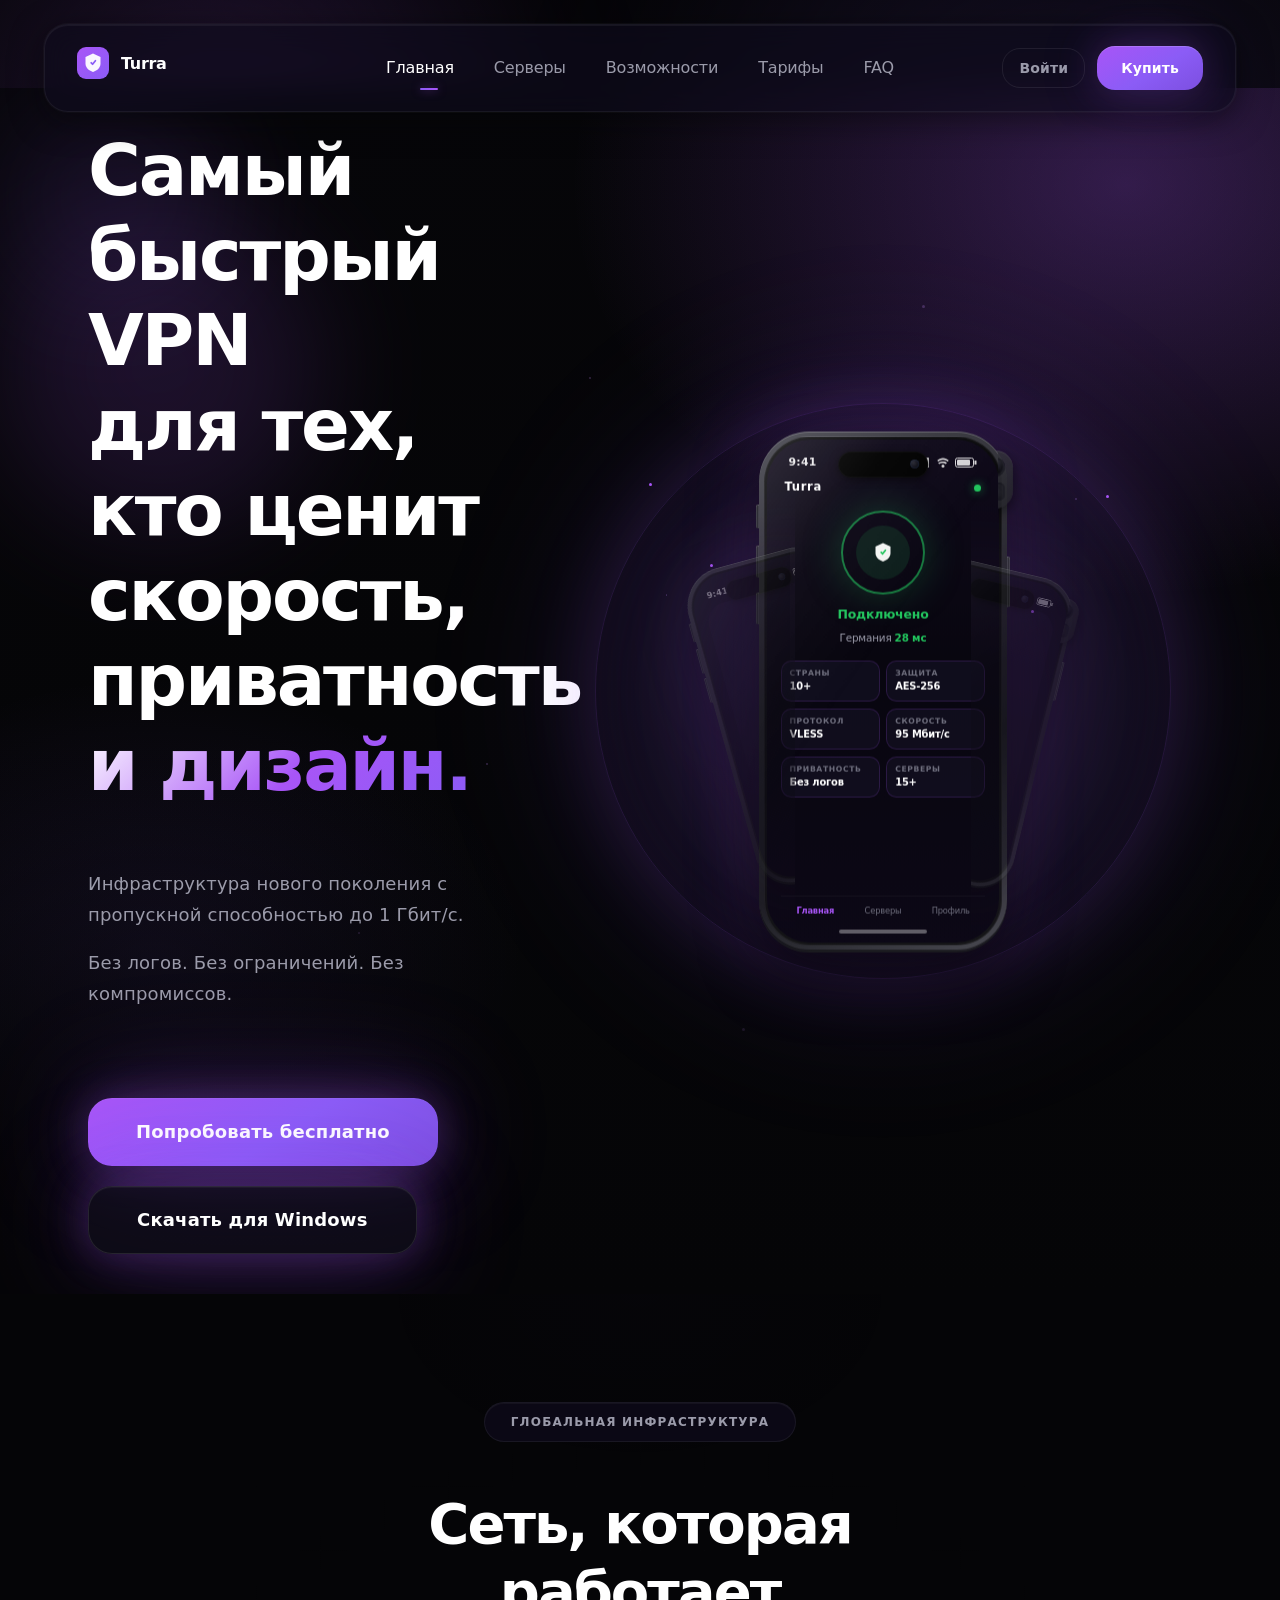
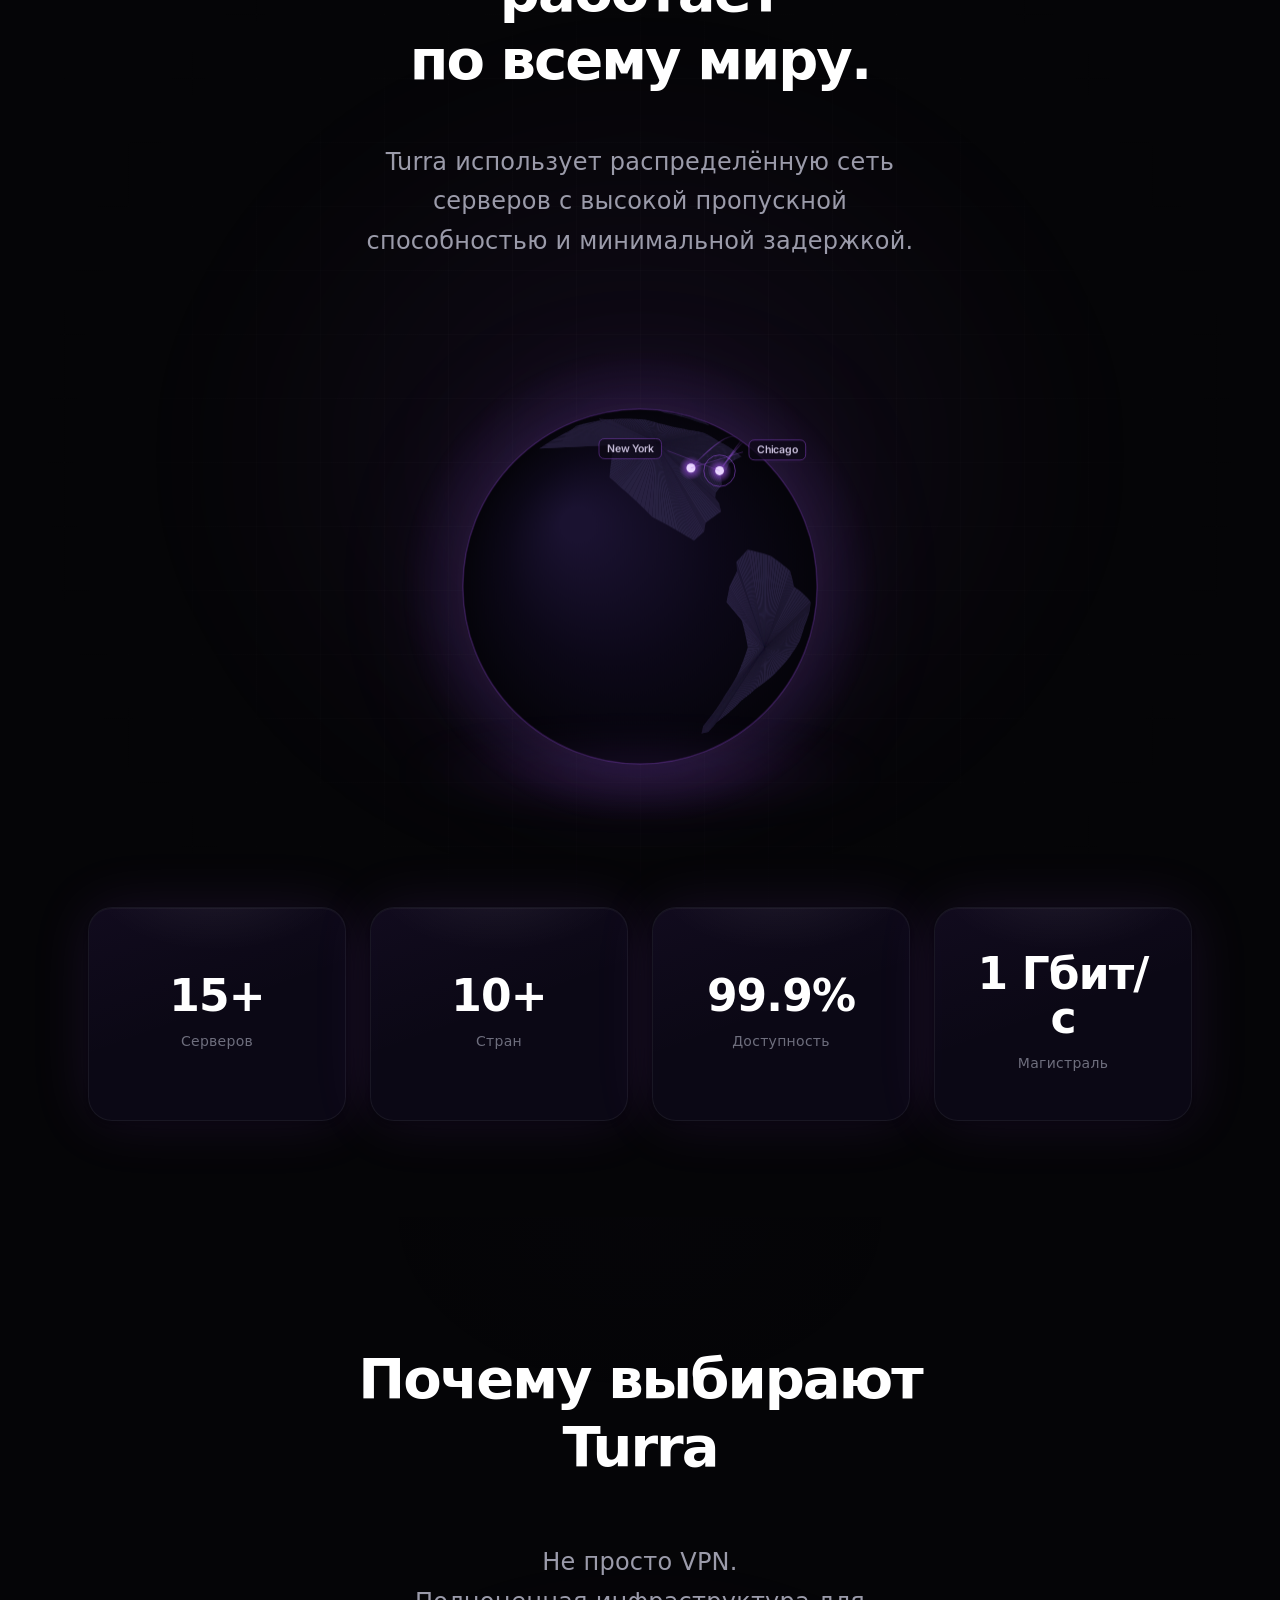
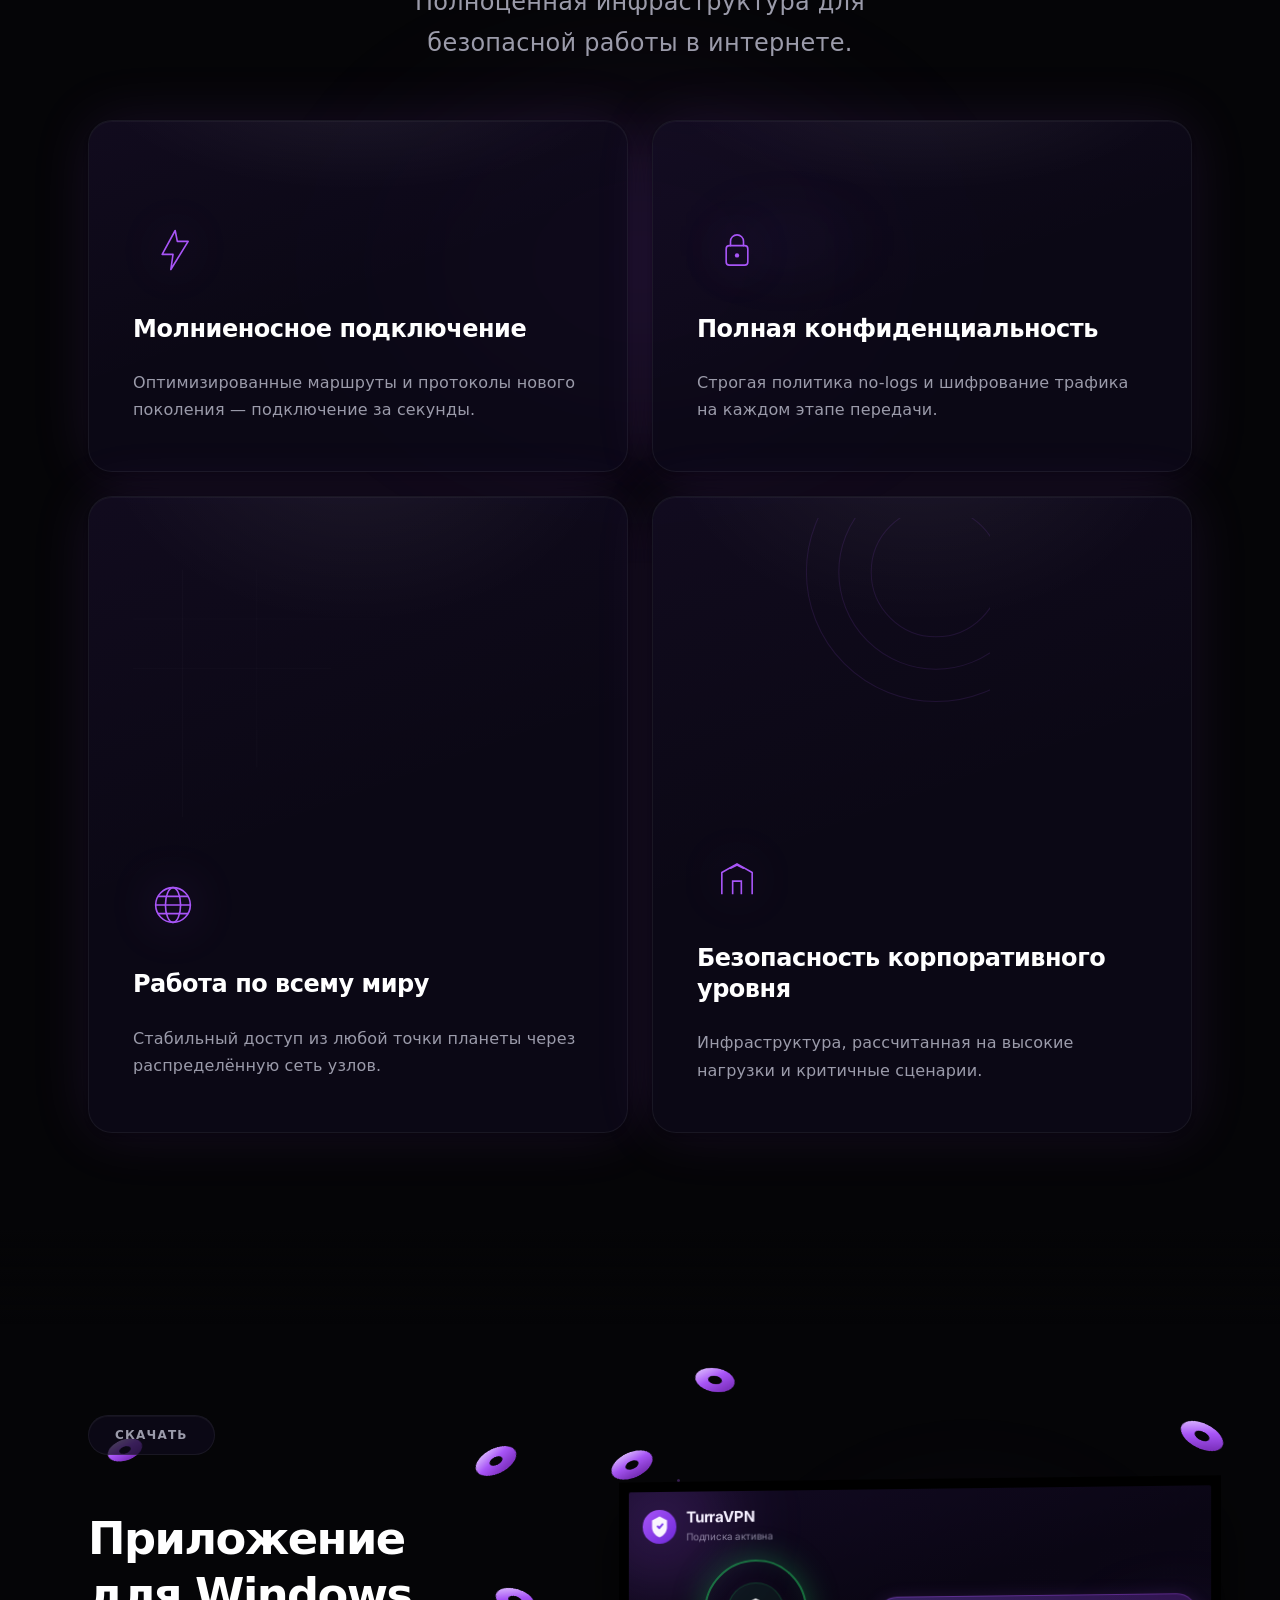
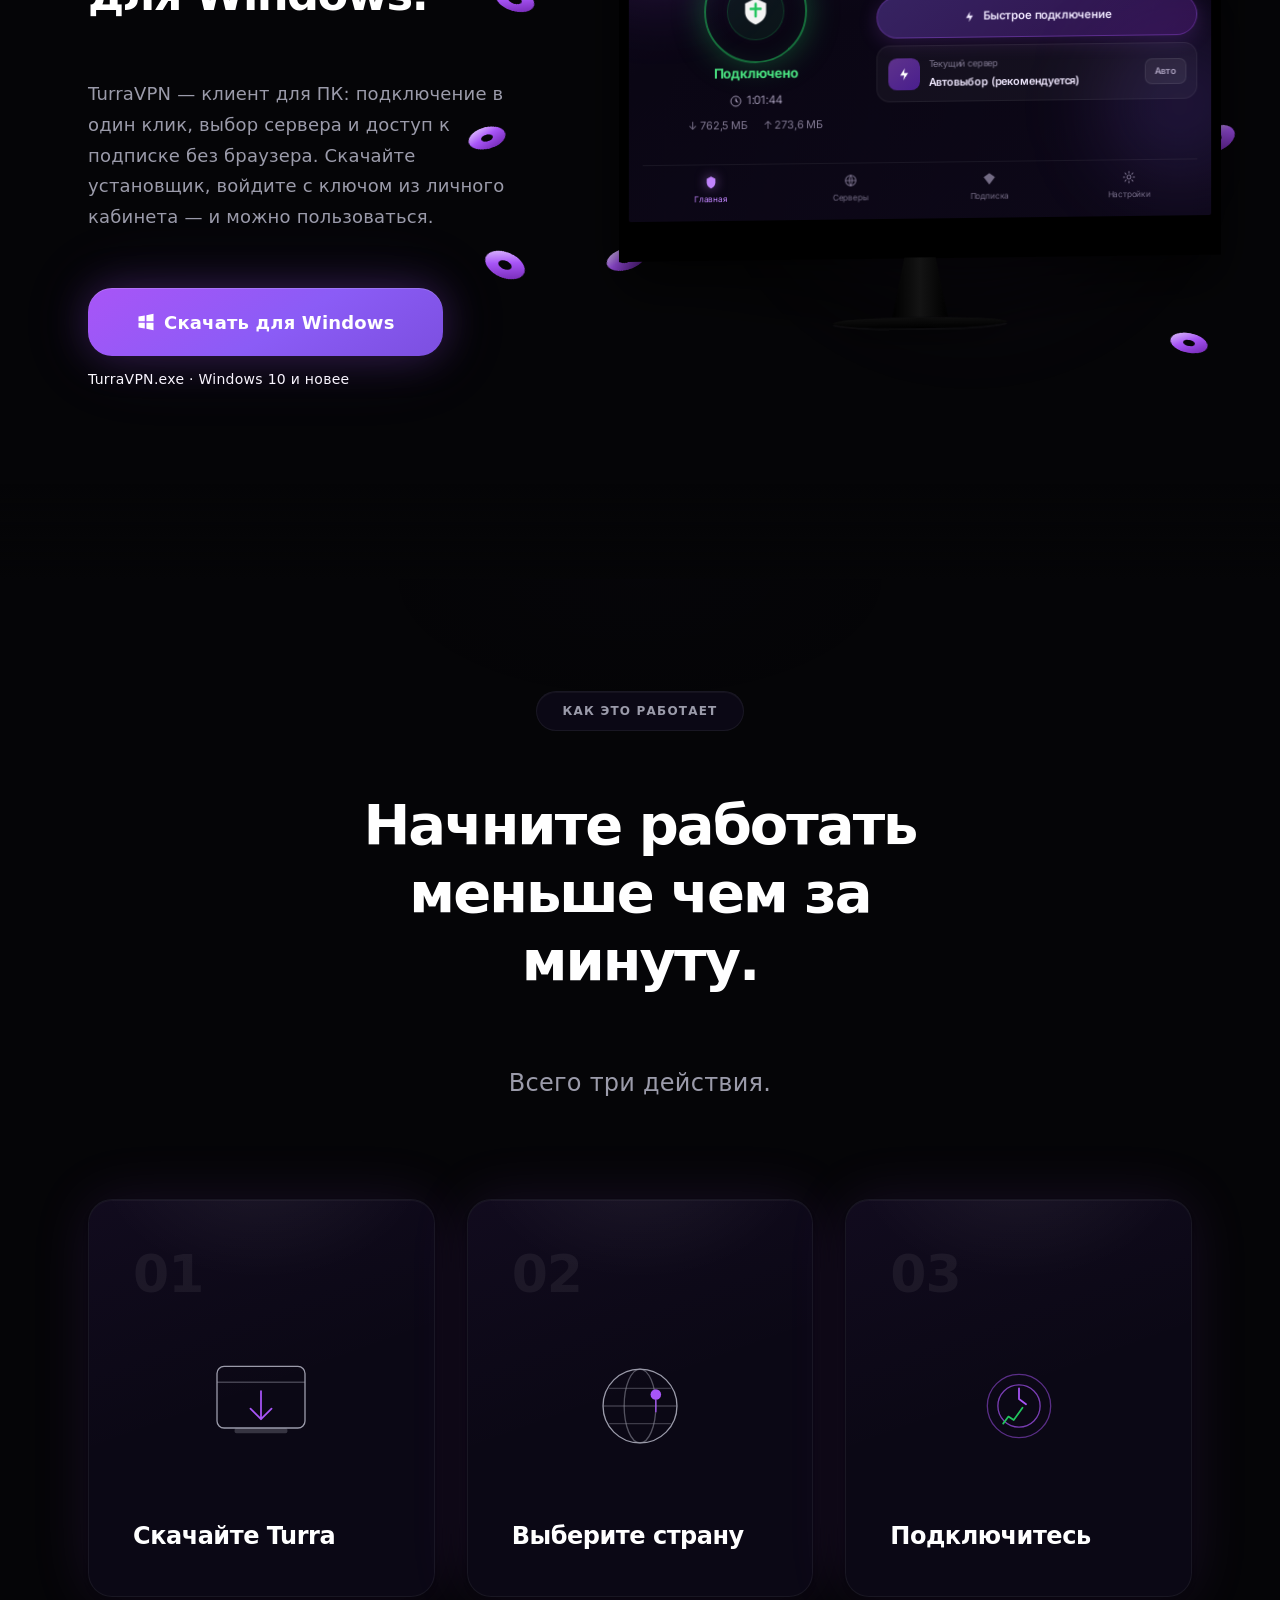
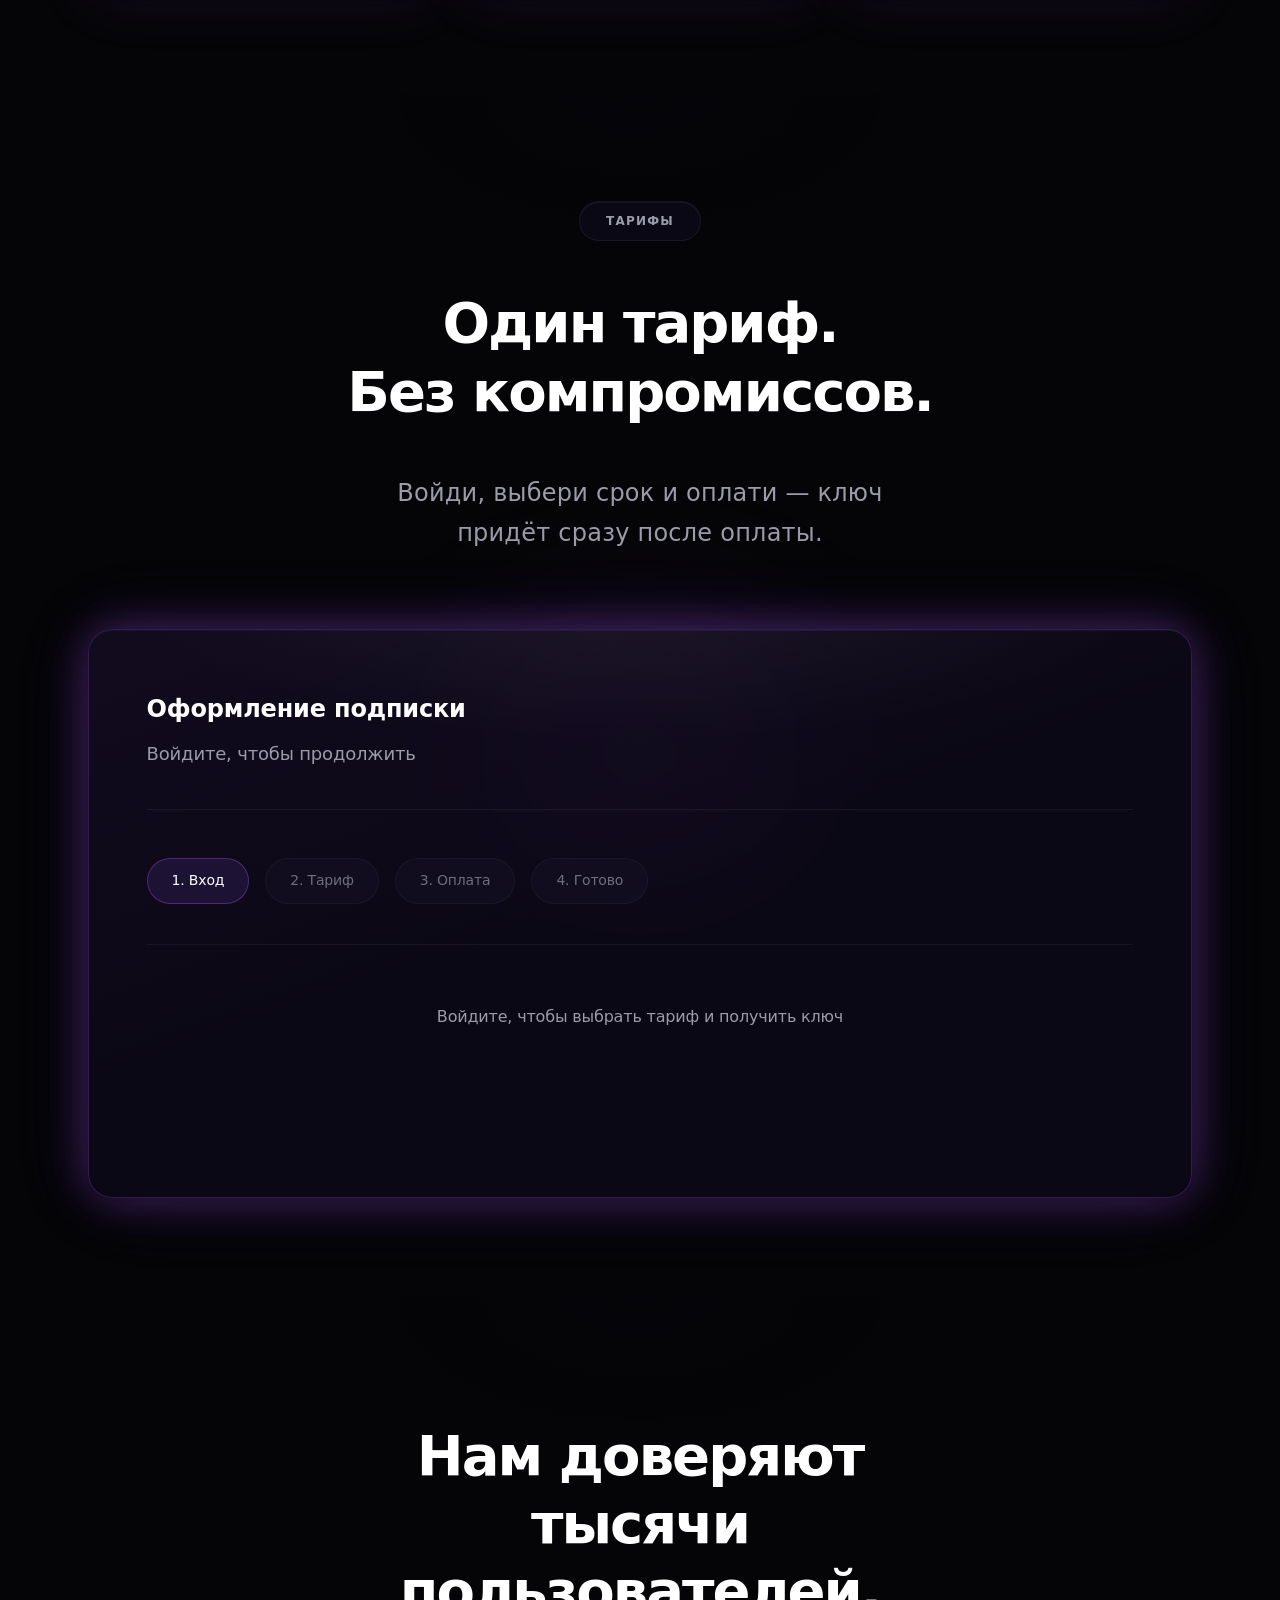
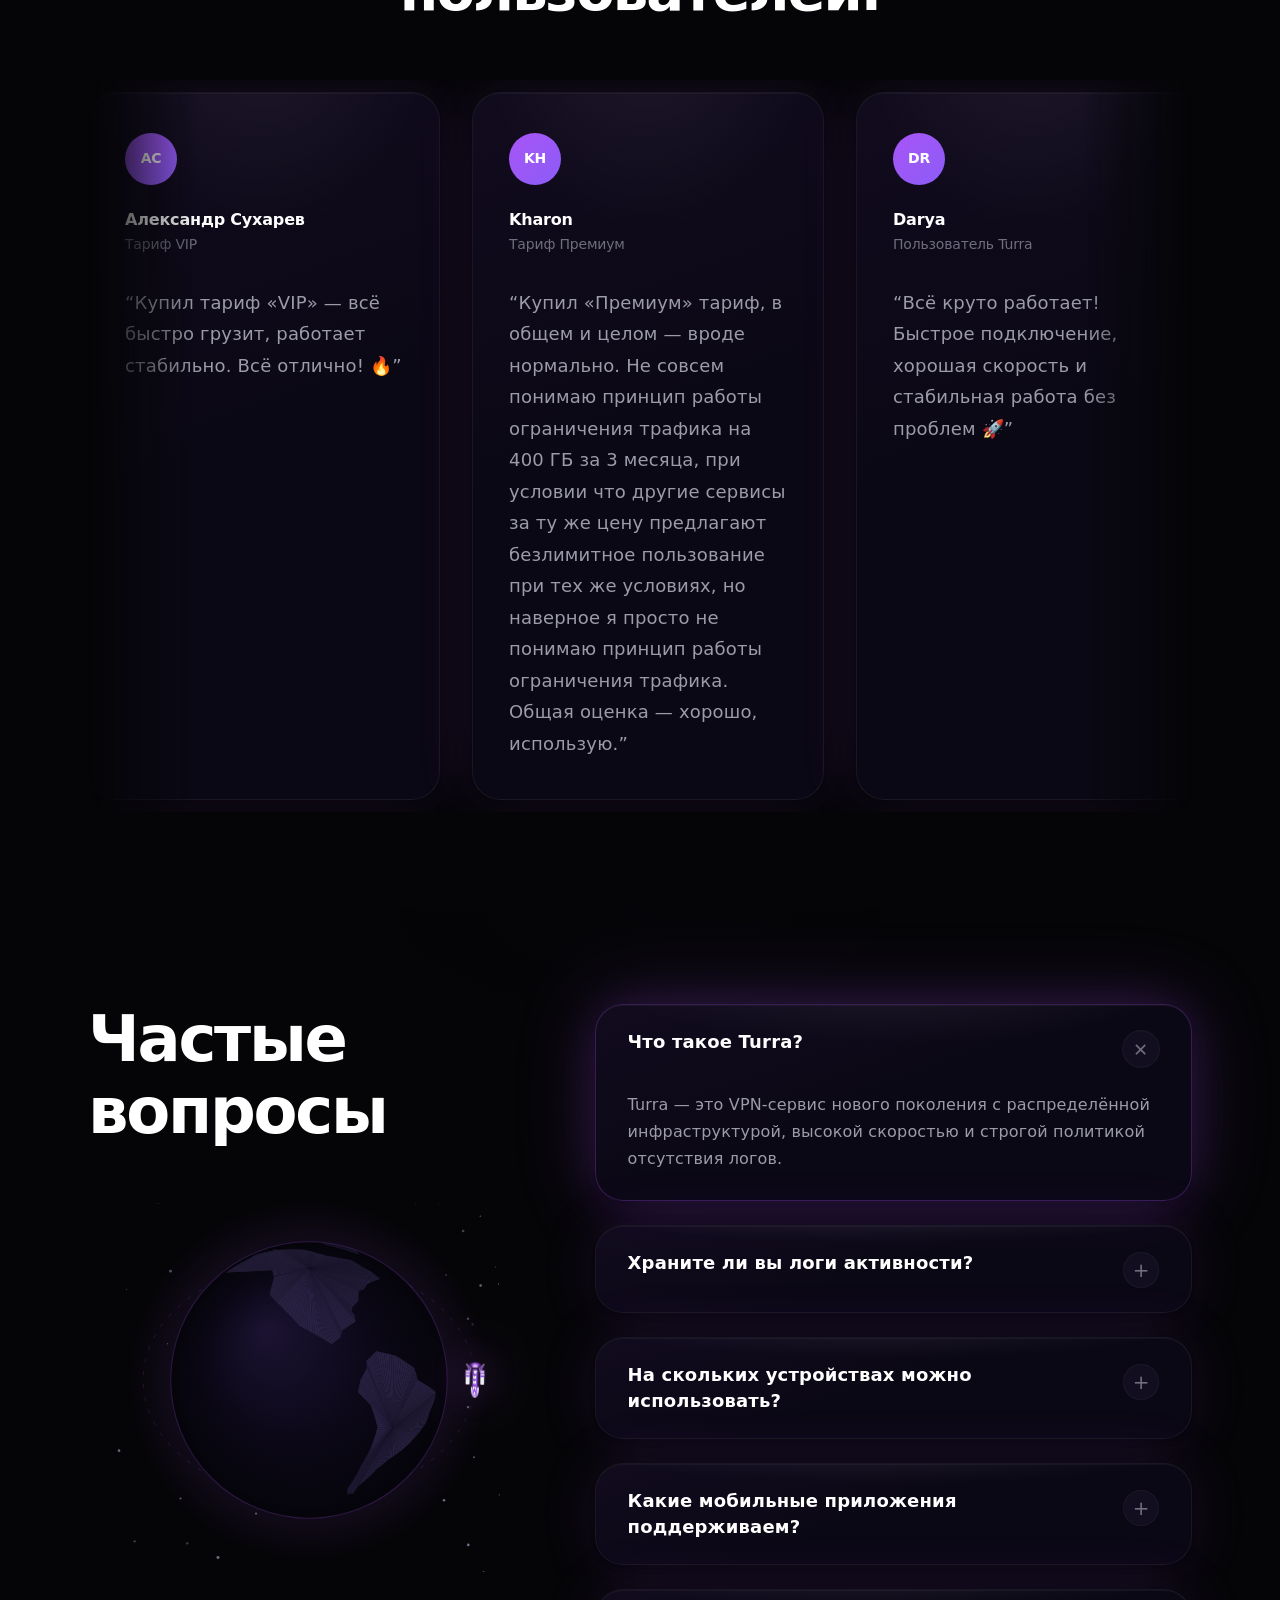
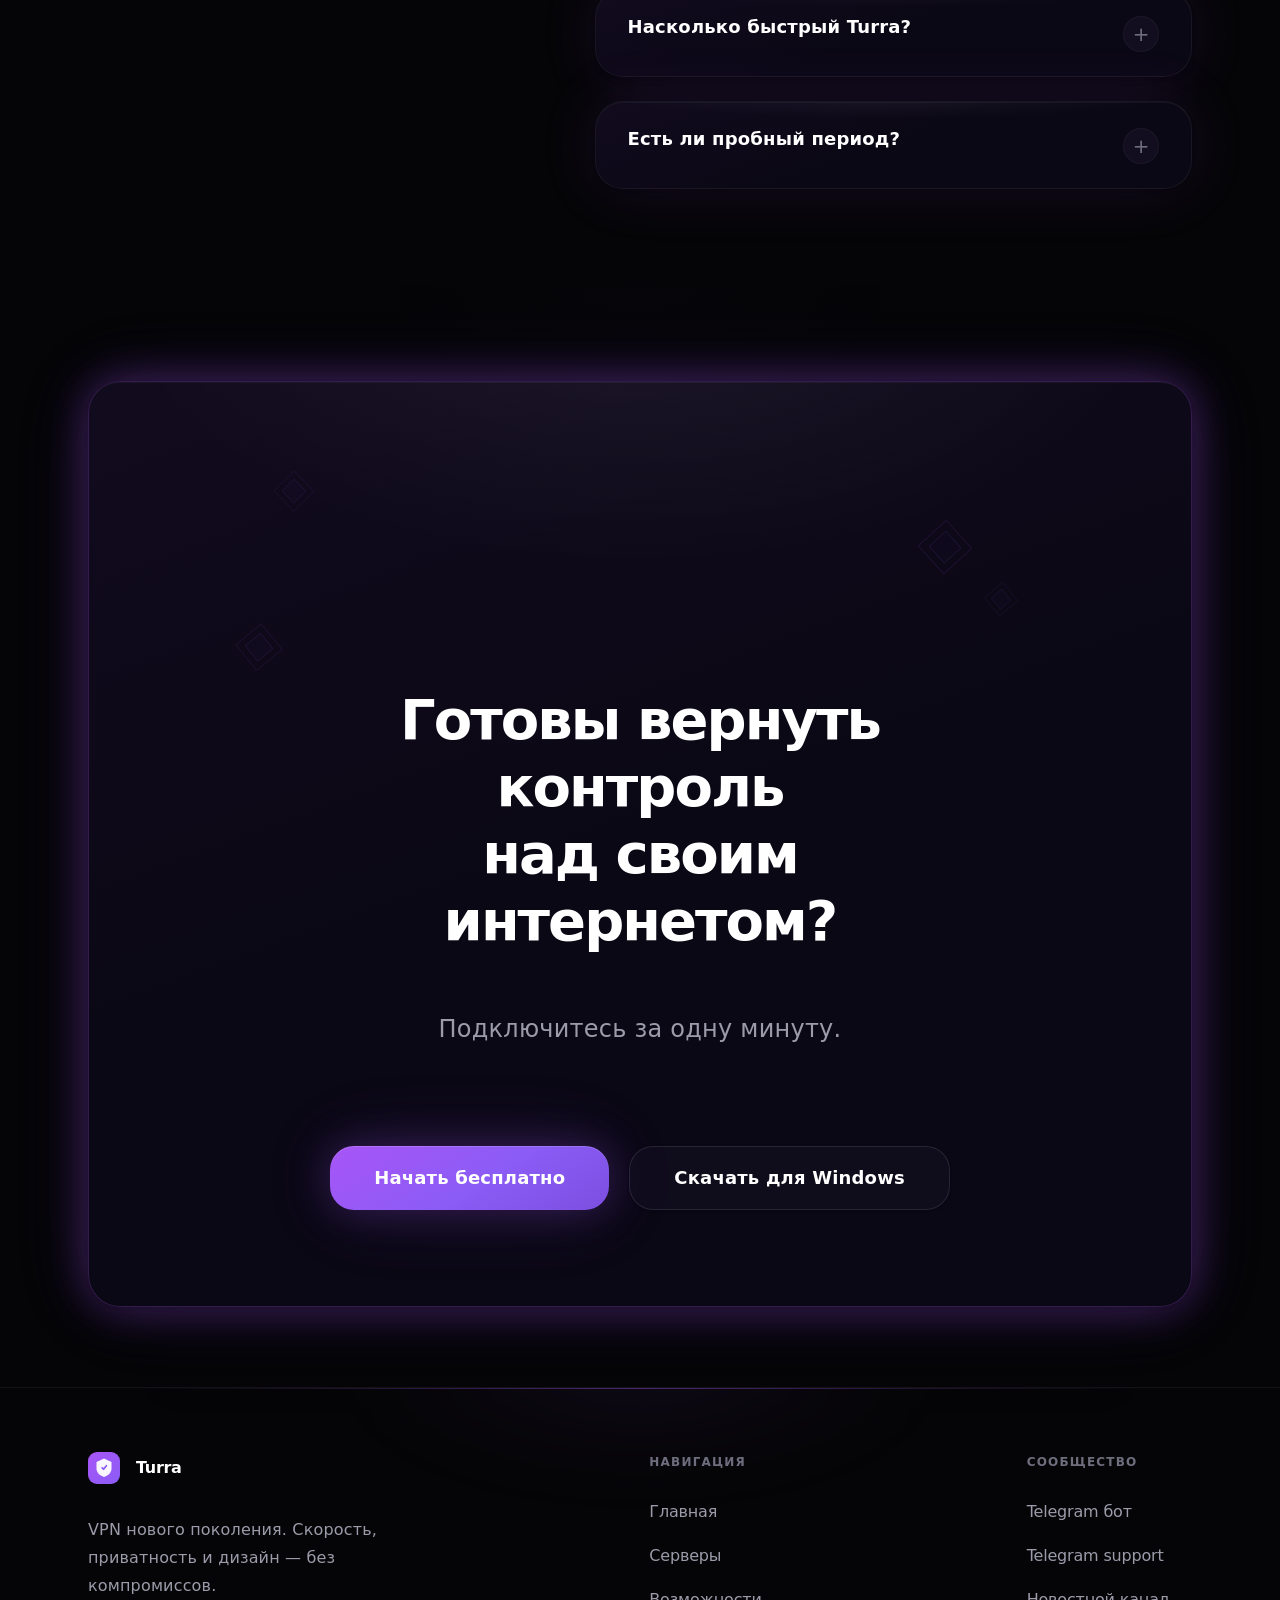
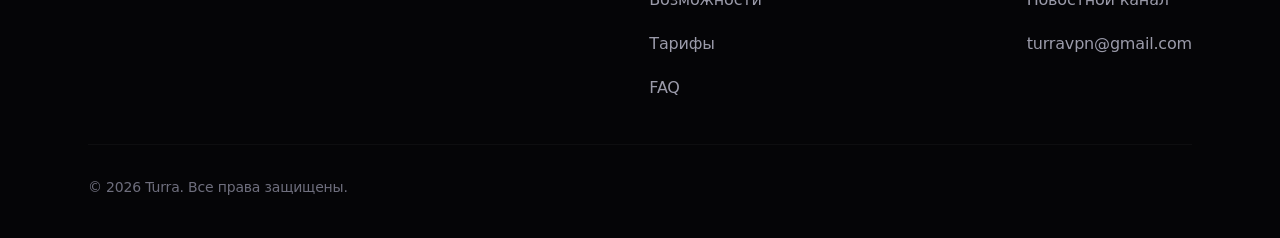
==== profile/index.html @ 48b7a502 "Add files via upload" ====
<!doctype html>
<html lang="ru">
  <head>
    <meta charset="UTF-8" />
    <meta name="viewport" content="width=device-width, initial-scale=1.0" />
    <meta name="theme-color" content="#050508" />
    <meta http-equiv="Cache-Control" content="no-cache, no-store, must-revalidate" />
    <meta http-equiv="Pragma" content="no-cache" />
    <meta http-equiv="Expires" content="0" />
    <link rel="icon" href="/assets/favicon.svg" type="image/svg+xml" />
    <title>Turra — личный кабинет</title>
    <link rel="preconnect" href="https://fonts.googleapis.com" />
    <link rel="preconnect" href="https://fonts.gstatic.com" crossorigin />
    <link
      href="https://fonts.googleapis.com/css2?family=Inter:wght@400;500;600;700&display=swap"
      rel="stylesheet"
    />
    <link rel="stylesheet" href="/styles.css?v=12" />
    <script src="/config.js"></script>
    <script src="/security.js"></script>
    <script src="/api.js?v=6"></script>
    <script src="/auth-common.js"></script>
  </head>
  <body>
    <div class="bg-glow" aria-hidden="true"></div>

    <header class="header">
      <div class="wrap header__inner">
        <a class="logo" href="/">
          <img src="/assets/logo.svg" alt="" width="36" height="36" />
          <span>Turra</span>
        </a>
        <nav class="nav" aria-label="Основное меню">
          <a href="/">Главная</a>
          <a href="/#servers">Серверы</a>
          <a href="/#pricing">Тарифы</a>
          <a id="link-support" href="#" target="_blank" rel="noopener noreferrer">Поддержка</a>
        </nav>
        <div class="header__actions">
          <a class="btn btn--primary btn--sm" href="/?renew=1#pricing">Тарифы</a>
        </div>
      </div>
    </header>

    <main class="profile-page">
      <div class="wrap">
        <div id="profile-loading" class="profile-loading">
          <div class="spinner"></div>
          <p class="muted">Загрузка профиля…</p>
        </div>

        <div id="profile-content" class="hidden">
          <div class="cabinet-card glass">
            <div class="cabinet-card__head">
              <div class="cabinet-user">
                <div class="avatar cabinet-user__avatar" id="cabinet-avatar">?</div>
                <div>
                  <h1 class="h3 cabinet-user__name" id="cabinet-name">—</h1>
                  <p class="muted small" id="cabinet-email"></p>
                </div>
              </div>
              <button class="btn btn--ghost btn--sm" id="cabinet-logout" type="button">Выйти</button>
            </div>

            <div class="cabinet-stats">
              <div class="cabinet-stat">
                <span class="muted small">Баланс</span>
                <strong id="cabinet-balance">—</strong>
              </div>
              <div class="cabinet-stat">
                <span class="muted small">Подписка</span>
                <strong id="cabinet-sub-status">—</strong>
              </div>
              <div class="cabinet-stat">
                <span class="muted small">Действует до</span>
                <strong id="cabinet-sub-expires">—</strong>
              </div>
            </div>

            <div id="cabinet-accounts" class="cabinet-section cabinet-section--highlight">
              <h2 class="h3 section-title-sm">Способы входа</h2>
              <p class="muted small">
                Привяжите Яндекс, чтобы входить на сайт по почте — подписка и баланс останутся теми же,
                что в Telegram-боте.
              </p>
              <div id="cabinet-linked-list" class="cabinet-linked-list">
                <p class="muted small">Загрузка…</p>
              </div>
              <button type="button" class="cabinet-yandex-link" id="cabinet-link-yandex">
                <span class="cabinet-yandex-link__icon" aria-hidden="true">Я</span>
                <span>Привязать Яндекс</span>
              </button>
              <p id="cabinet-accounts-msg" class="muted small hidden"></p>
            </div>

            <div id="cabinet-usage" class="cabinet-section hidden">
              <h2 class="h3 section-title-sm">Использование</h2>
              <div class="cabinet-stats cabinet-stats--usage">
                <div class="cabinet-stat">
                  <span class="muted small">Трафик</span>
                  <strong id="cabinet-traffic">—</strong>
                </div>
                <div class="cabinet-stat">
                  <span class="muted small">Устройства</span>
                  <strong id="cabinet-devices">—</strong>
                </div>
              </div>
            </div>

            <div id="cabinet-addons" class="cabinet-section cabinet-section--highlight hidden">
              <h2 class="h3 section-title-sm">Докупка трафика и устройств</h2>
              <p class="muted small">Расширьте подписку без смены тарифа. Оплата списывается с баланса.</p>

              <div id="cabinet-traffic-block" class="cabinet-addon">
                <h3 class="cabinet-addon__title">Трафик</h3>
                <div id="cabinet-traffic-packages" class="cabinet-packages">
                  <p class="muted small">Загрузка…</p>
                </div>
              </div>

              <div id="cabinet-devices-block" class="cabinet-addon">
                <h3 class="cabinet-addon__title">Устройства</h3>
                <div class="cabinet-device-buy">
                  <div class="cabinet-device-buy__controls">
                    <button class="btn btn--ghost btn--sm" id="cabinet-dev-minus" type="button" aria-label="Меньше">−</button>
                    <span id="cabinet-dev-count">1</span>
                    <button class="btn btn--ghost btn--sm" id="cabinet-dev-plus" type="button" aria-label="Больше">+</button>
                  </div>
                  <p class="muted small" id="cabinet-dev-price">—</p>
                  <button class="btn btn--secondary" id="cabinet-dev-buy" type="button">Купить устройства</button>
                </div>
              </div>
            </div>

            <div id="cabinet-trial" class="cabinet-section hidden">
              <h2 class="h3 section-title-sm">Пробный период</h2>
              <p class="muted small" id="cabinet-trial-desc"></p>
              <button class="btn btn--primary" id="cabinet-trial-btn" type="button">
                Активировать trial
              </button>
            </div>

            <div id="cabinet-key" class="cabinet-key hidden">
              <h2 class="h3 section-title-sm">Ключ подключения</h2>
              <div class="link-box">
                <input id="cabinet-sub-link" type="text" readonly />
                <button class="btn btn--ghost" id="cabinet-btn-copy" type="button">Копировать</button>
              </div>
              <button class="btn btn--primary btn--wide" id="cabinet-btn-open-app" type="button">
                Открыть в приложении
              </button>
            </div>

            <p id="cabinet-msg" class="alert hidden" role="status"></p>

            <div class="cabinet-actions">
              <a class="btn btn--primary" id="cabinet-buy-renew" href="/?renew=1#pricing">
                Купить или продлить
              </a>
              <a class="btn btn--ghost" href="/#download">Скачать приложение</a>
            </div>
          </div>
        </div>

        <p id="profile-error" class="alert hidden"></p>
      </div>
    </main>

    <script src="/profile.js?v=6"></script>
  </body>
</html>
---- styles.css ----
:root {
  --bg: #050508;
  --bg-elevated: rgba(26, 16, 51, 0.6);
  --purple: #a855f7;
  --purple-mid: #8b5cf6;
  --purple-dark: #6d28d9;
  --purple-glow: rgba(168, 85, 247, 0.45);
  --text: #ffffff;
  --muted: #94a3b8;
  --border: rgba(168, 85, 247, 0.22);
  --green: #22c55e;
  --yellow: #eab308;
  --red: #ef4444;
  --radius: 20px;
  --radius-xl: 24px;
  --font: 'Inter', system-ui, sans-serif;
  --glass: rgba(26, 16, 51, 0.55);
  --glass-border: rgba(255, 255, 255, 0.1);
  --container-max: 1280px;
  --section-pad: 100px;
  --header-h: 76px;
}

* {
  box-sizing: border-box;
}

html {
  scroll-behavior: smooth;
}

body {
  margin: 0;
  font-family: var(--font);
  background: var(--bg);
  color: var(--text);
  line-height: 1.55;
  -webkit-font-smoothing: antialiased;
  overflow-x: hidden;
}

img {
  max-width: 100%;
  display: block;
}

a {
  color: inherit;
  text-decoration: none;
}

.wrap {
  width: min(var(--container-max), calc(100% - 48px));
  margin: 0 auto;
}

.hidden {
  display: none !important;
}

.muted {
  color: var(--muted);
}

.small {
  font-size: 0.85rem;
}

.glass {
  background: var(--glass);
  backdrop-filter: blur(18px);
  -webkit-backdrop-filter: blur(18px);
  border: 1px solid var(--glass-border);
}

/* Background */
.bg-glow {
  position: fixed;
  inset: 0;
  z-index: 0;
  pointer-events: none;
  background:
    radial-gradient(ellipse 55% 45% at 75% 15%, rgba(109, 40, 217, 0.35), transparent 60%),
    radial-gradient(ellipse 45% 35% at 15% 75%, rgba(139, 92, 246, 0.15), transparent 55%),
    var(--bg);
}

.bg-orb {
  position: fixed;
  border-radius: 50%;
  filter: blur(80px);
  pointer-events: none;
  z-index: 0;
}

.bg-orb--1 {
  width: 420px;
  height: 420px;
  top: -80px;
  right: -60px;
  background: rgba(124, 58, 237, 0.28);
}

.bg-orb--2 {
  width: 320px;
  height: 320px;
  bottom: 10%;
  left: -80px;
  background: rgba(168, 85, 247, 0.15);
}

main,
.header,
.footer {
  position: relative;
  z-index: 1;
}

/* Typography */
.h1 {
  margin: 0 0 14px;
  font-size: clamp(1.9rem, 4.5vw, 2.75rem);
  font-weight: 800;
  line-height: 1.12;
  letter-spacing: -0.03em;
}

.h2 {
  margin: 0 0 14px;
  font-size: clamp(1.75rem, 3.5vw, 2.5rem);
  font-weight: 800;
  line-height: 1.15;
  letter-spacing: -0.025em;
}

.h3 {
  margin: 0;
  font-size: 1.12rem;
  font-weight: 700;
}

.section-title-sm {
  margin: 0 0 16px;
}

.lead {
  margin: 0;
  color: var(--muted);
  font-size: 1.02rem;
  line-height: 1.7;
  max-width: 540px;
}

.chip {
  display: inline-block;
  margin-bottom: 14px;
  padding: 7px 14px;
  border-radius: 999px;
  font-size: 0.72rem;
  font-weight: 600;
  text-transform: uppercase;
  letter-spacing: 0.07em;
  color: #d8b4fe;
  background: rgba(168, 85, 247, 0.12);
  border: 1px solid var(--border);
}

/* Header */
.header {
  position: sticky;
  top: 0;
  z-index: 100;
  border-bottom: 1px solid rgba(255, 255, 255, 0.05);
  background: rgba(5, 5, 8, 0.78);
  backdrop-filter: blur(20px);
}

.header__inner {
  display: flex;
  align-items: center;
  justify-content: space-between;
  height: var(--header-h);
  gap: 16px;
}

.logo {
  display: flex;
  align-items: center;
  gap: 10px;
  font-weight: 700;
  font-size: 1.08rem;
}

.nav {
  display: flex;
  gap: 30px;
}

.nav a {
  color: var(--muted);
  font-size: 0.92rem;
  font-weight: 500;
  transition: color 0.2s;
}

.nav a:hover {
  color: var(--text);
}

.header__actions {
  display: flex;
  align-items: center;
  gap: 18px;
}

.link-login {
  color: var(--muted);
  font-size: 0.92rem;
  font-weight: 500;
}

.link-login:hover {
  color: var(--text);
}

/* Buttons */
.btn {
  display: inline-flex;
  align-items: center;
  justify-content: center;
  gap: 8px;
  border: none;
  border-radius: 14px;
  padding: 14px 28px;
  min-height: 52px;
  font: inherit;
  font-weight: 600;
  font-size: 0.95rem;
  cursor: pointer;
  transition: transform 0.15s, box-shadow 0.2s, background 0.2s;
  white-space: nowrap;
}

.btn:disabled {
  opacity: 0.45;
  cursor: not-allowed;
}

.btn:not(:disabled):hover {
  transform: translateY(-2px);
}

.btn--sm {
  padding: 10px 20px;
  font-size: 0.86rem;
  border-radius: 12px;
}

.btn--lg {
  padding: 15px 28px;
  font-size: 1rem;
}

.btn--wide {
  width: 100%;
}

.btn--primary {
  color: #fff;
  background: linear-gradient(135deg, #b44aff 0%, #7c3aed 55%, #6d28d9 100%);
  box-shadow:
    0 0 0 1px rgba(255, 255, 255, 0.08) inset,
    0 8px 32px var(--purple-glow),
    0 0 48px rgba(168, 85, 247, 0.15);
}

.btn--primary:not(:disabled):hover {
  box-shadow:
    0 0 0 1px rgba(255, 255, 255, 0.12) inset,
    0 12px 40px rgba(168, 85, 247, 0.55);
}

.btn--outline {
  color: var(--text);
  background: rgba(255, 255, 255, 0.02);
  border: 1px solid var(--border);
  box-shadow: 0 4px 20px rgba(0, 0, 0, 0.2);
}

.btn--ghost {
  color: var(--muted);
  background: rgba(255, 255, 255, 0.04);
  border: 1px solid rgba(255, 255, 255, 0.08);
}

.win-icon {
  font-size: 1.1rem;
  opacity: 0.9;
}

/* Purchase top */
.purchase-top {
  padding: 40px 0 56px;
}

.purchase-top__head {
  text-align: center;
  margin-bottom: 36px;
}

.purchase-top__head .lead {
  margin: 0 auto;
}

.purchase-card {
  border-radius: var(--radius-xl);
  padding: 32px;
  box-shadow:
    0 0 0 1px rgba(168, 85, 247, 0.12),
    0 32px 80px rgba(0, 0, 0, 0.45);
}

/* Carousel */
.carousel {
  position: relative;
  display: grid;
  grid-template-columns: auto 1fr auto;
  align-items: center;
  gap: 12px;
}

.carousel__viewport {
  overflow: hidden;
  width: 100%;
  padding: 12px 0 20px;
}

.carousel__track {
  display: flex;
  gap: 20px;
  transition: transform 0.45s cubic-bezier(0.25, 0.8, 0.25, 1);
  will-change: transform;
}

.carousel__slide {
  flex: 0 0 min(300px, 85vw);
  transition: transform 0.35s, opacity 0.35s;
  opacity: 0.72;
  transform: scale(0.94);
}

.carousel__slide.is-active {
  opacity: 1;
  transform: scale(1);
}

.carousel__slide .plan-card {
  height: 100%;
  min-height: 400px;
}

.carousel__btn {
  width: 44px;
  height: 44px;
  border-radius: 50%;
  border: 1px solid var(--glass-border);
  background: var(--glass);
  backdrop-filter: blur(12px);
  color: var(--text);
  font-size: 1.5rem;
  line-height: 1;
  cursor: pointer;
  transition: background 0.2s, border-color 0.2s, opacity 0.2s;
  flex-shrink: 0;
}

.carousel__btn:hover:not(:disabled) {
  background: rgba(168, 85, 247, 0.2);
  border-color: var(--border);
}

.carousel__btn:disabled {
  opacity: 0.3;
  cursor: not-allowed;
}

.carousel__dots {
  grid-column: 1 / -1;
  display: flex;
  justify-content: center;
  gap: 8px;
  margin-top: 4px;
}

.carousel__dot {
  width: 8px;
  height: 8px;
  border-radius: 50%;
  border: none;
  padding: 0;
  background: rgba(255, 255, 255, 0.2);
  cursor: pointer;
  transition: background 0.2s, transform 0.2s;
}

.carousel__dot.is-active {
  background: var(--purple);
  transform: scale(1.25);
}

.carousel--checkout {
  margin: 0 -8px;
}

.carousel--checkout .carousel__slide {
  flex: 0 0 min(280px, 88vw);
}

/* Pricing showcase */
.pricing-showcase__grid {
  display: grid;
  grid-template-columns: 0.9fr 1.1fr;
  gap: 48px;
  align-items: center;
}

.pricing-showcase__head .lead {
  max-width: 400px;
}

.pricing-showcase__cta {
  margin-top: 24px;
}

.plan-card--showcase .plan-select {
  pointer-events: none;
}

.purchase-card__bar {
  display: flex;
  justify-content: space-between;
  align-items: flex-start;
  gap: 16px;
  margin-bottom: 22px;
}

.steps {
  display: flex;
  flex-wrap: wrap;
  gap: 8px;
  margin-bottom: 28px;
}

.step {
  padding: 8px 16px;
  border-radius: 999px;
  font-size: 0.8rem;
  font-weight: 600;
  color: var(--muted);
  background: rgba(255, 255, 255, 0.03);
  border: 1px solid rgba(255, 255, 255, 0.06);
  transition: all 0.2s;
}

.step.active {
  color: #fff;
  background: rgba(168, 85, 247, 0.28);
  border-color: var(--purple-mid);
  box-shadow: 0 0 20px rgba(168, 85, 247, 0.2);
}

.step.done {
  color: var(--green);
  border-color: rgba(34, 197, 94, 0.35);
}

/* Plan cards (tariffs) */
.plan-card {
  position: relative;
  display: flex;
  flex-direction: column;
  padding: 28px 24px 24px;
  border-radius: var(--radius-xl);
  transition: transform 0.2s, box-shadow 0.2s, border-color 0.2s;
}

.plan-card:hover {
  transform: translateY(-4px);
}

.plan-card.selected {
  border-color: var(--purple-mid);
  box-shadow: 0 0 0 1px var(--purple-mid), 0 20px 50px rgba(168, 85, 247, 0.25);
}

.plan-card--featured {
  border-color: rgba(168, 85, 247, 0.55);
  box-shadow:
    0 0 0 1px rgba(168, 85, 247, 0.4),
    0 24px 60px rgba(168, 85, 247, 0.28);
}

.carousel__slide.is-active .plan-card--featured,
.carousel__slide.is-active .plan-card {
  border-color: rgba(168, 85, 247, 0.35);
}

.plan-badge {
  position: absolute;
  top: 16px;
  right: 16px;
  padding: 5px 10px;
  border-radius: 999px;
  font-size: 0.72rem;
  font-weight: 700;
  color: #fff;
  background: linear-gradient(135deg, #a855f7, #7c3aed);
}

.plan-name {
  margin: 0 0 10px;
  font-size: 1.05rem;
  font-weight: 700;
}

.plan-price {
  margin-bottom: 18px;
  font-size: 2rem;
  font-weight: 800;
  letter-spacing: -0.03em;
  line-height: 1;
}

.plan-period {
  font-size: 0.95rem;
  font-weight: 500;
  color: var(--muted);
}

.plan-features {
  list-style: none;
  margin: 0 0 16px;
  padding: 0;
  flex: 1;
}

.plan-features li {
  position: relative;
  padding: 7px 0 7px 22px;
  font-size: 0.88rem;
  color: var(--muted);
}

.plan-features li::before {
  content: '✓';
  position: absolute;
  left: 0;
  color: var(--purple-mid);
  font-weight: 700;
}

.plan-card .period-list {
  margin-bottom: 14px;
}

.plan-select {
  margin-top: auto;
}

/* Hero */
.hero {
  padding: 32px 0 var(--section-pad);
}

.hero__grid {
  display: grid;
  grid-template-columns: 1fr 1fr;
  gap: 48px;
  align-items: center;
}

.hero__visual {
  display: flex;
  justify-content: center;
  align-items: center;
}

.hero__img {
  width: min(560px, 100%);
  height: auto;
  filter: drop-shadow(0 32px 80px rgba(124, 58, 237, 0.35));
}

.hero__title {
  margin: 0 0 18px;
  font-size: clamp(2.25rem, 5.5vw, 3.75rem);
  font-weight: 800;
  line-height: 1.08;
  letter-spacing: -0.035em;
}

.hero__btns {
  display: flex;
  flex-wrap: wrap;
  gap: 14px;
  margin: 30px 0 28px;
}

.hero__pills {
  display: flex;
  flex-wrap: wrap;
  gap: 22px;
}

.pill {
  display: flex;
  align-items: center;
  gap: 8px;
  font-size: 0.88rem;
  color: var(--muted);
}

.pill__ico {
  font-size: 1rem;
}

.hero__mock {
  position: relative;
  display: flex;
  justify-content: center;
  padding: 20px;
}

.mock-ring {
  position: absolute;
  width: 88%;
  aspect-ratio: 1;
  border-radius: 50%;
  border: 2px solid rgba(168, 85, 247, 0.35);
  box-shadow:
    0 0 80px rgba(168, 85, 247, 0.25),
    inset 0 0 50px rgba(168, 85, 247, 0.08);
  animation: ring-pulse 4s ease-in-out infinite;
}

@keyframes ring-pulse {
  0%,
  100% {
    transform: scale(1);
    opacity: 0.75;
  }
  50% {
    transform: scale(1.04);
    opacity: 1;
  }
}

/* App preview mockups */
.app-preview {
  position: relative;
  width: 100%;
  max-width: 320px;
  border-radius: 18px;
  overflow: hidden;
  box-shadow: 0 40px 90px rgba(0, 0, 0, 0.55);
}

.app-preview--hero {
  max-width: 300px;
}

.app-preview--servers {
  max-width: 360px;
  margin-left: auto;
}

.app-preview--download {
  max-width: 280px;
}

.app-preview__bar {
  display: flex;
  align-items: center;
  gap: 6px;
  padding: 12px 16px;
  background: rgba(0, 0, 0, 0.35);
  border-bottom: 1px solid rgba(255, 255, 255, 0.06);
}

.app-preview__dot {
  width: 8px;
  height: 8px;
  border-radius: 50%;
  background: rgba(255, 255, 255, 0.15);
}

.app-preview__title {
  margin-left: 8px;
  font-size: 0.82rem;
  font-weight: 600;
  color: var(--muted);
}

.app-preview__body {
  padding: 36px 24px 28px;
  text-align: center;
  background: linear-gradient(180deg, rgba(20, 14, 34, 0.9), rgba(10, 8, 18, 0.95));
}

.connect-ring {
  width: 120px;
  height: 120px;
  margin: 0 auto 16px;
  border-radius: 50%;
  border: 3px solid rgba(168, 85, 247, 0.4);
  display: grid;
  place-items: center;
  box-shadow: 0 0 40px rgba(168, 85, 247, 0.2);
}

.connect-ring--on {
  border-color: rgba(34, 197, 94, 0.6);
  box-shadow: 0 0 50px rgba(34, 197, 94, 0.25);
}

.connect-ring__inner {
  width: 72px;
  height: 72px;
  border-radius: 50%;
  background: rgba(168, 85, 247, 0.15);
  display: grid;
  place-items: center;
  font-size: 1.8rem;
}

.connect-ring--on .connect-ring__inner {
  background: rgba(34, 197, 94, 0.12);
}

.connect-status {
  margin: 0;
  font-size: 0.9rem;
  color: var(--muted);
}

.connect-status--on {
  color: var(--green);
  font-weight: 600;
}

.app-preview__nav {
  display: grid;
  grid-template-columns: repeat(4, 1fr);
  gap: 4px;
  padding: 10px 8px 12px;
  background: rgba(0, 0, 0, 0.4);
  border-top: 1px solid rgba(255, 255, 255, 0.06);
  font-size: 0.62rem;
  text-align: center;
  color: var(--muted);
}

.app-preview__nav .active {
  color: var(--purple-mid);
  font-weight: 600;
}

.server-preview-list {
  padding: 12px;
  display: grid;
  gap: 8px;
  background: linear-gradient(180deg, rgba(20, 14, 34, 0.9), rgba(10, 8, 18, 0.95));
}

.server-preview-item {
  display: flex;
  align-items: center;
  gap: 10px;
  padding: 12px 14px;
  border-radius: 12px;
  font-size: 0.88rem;
  background: rgba(255, 255, 255, 0.03);
  border: 1px solid rgba(255, 255, 255, 0.05);
}

.server-preview-item--active {
  border-color: rgba(168, 85, 247, 0.35);
  background: rgba(168, 85, 247, 0.1);
}

/* Sections */
.section {
  padding: var(--section-pad) 0;
}

.section--steps {
  padding-bottom: 120px;
}

/* Features layout */
.features-layout {
  position: relative;
  display: grid;
  grid-template-columns: 1fr 1fr;
  gap: 20px 24px;
}

.features-layout__head {
  grid-column: 1 / -1;
  margin-bottom: 8px;
}

.features-layout__deco {
  position: absolute;
  top: -20px;
  right: 0;
  width: min(220px, 30vw);
  height: auto;
  opacity: 0.9;
  filter: drop-shadow(0 20px 50px rgba(168, 85, 247, 0.35));
  pointer-events: none;
}

.features-layout .features {
  grid-column: 1 / -1;
}

.section--dark {
  background: rgba(0, 0, 0, 0.22);
}

.section__head {
  margin-bottom: 44px;
}

.section__head--center {
  text-align: center;
}

/* Features */
.features {
  display: grid;
  grid-template-columns: repeat(4, 1fr);
  gap: 16px;
}

.feat-card {
  padding: 26px 22px;
  border-radius: var(--radius);
  transition: border-color 0.2s, transform 0.2s;
}

.feat-card:hover {
  transform: translateY(-3px);
  border-color: var(--border);
}

.feat-card__ico {
  width: 46px;
  height: 46px;
  display: grid;
  place-items: center;
  border-radius: 14px;
  background: rgba(168, 85, 247, 0.16);
  font-size: 1.3rem;
  margin-bottom: 18px;
}

.feat-card h3 {
  margin: 0 0 8px;
  font-size: 1rem;
  font-weight: 700;
}

.feat-card p {
  margin: 0;
  font-size: 0.88rem;
  color: var(--muted);
  line-height: 1.6;
}

/* Servers panel */
.servers-panel {
  border-radius: var(--radius-xl);
  padding: 36px 32px;
  max-width: 720px;
  margin: 0 auto;
}

.servers-panel__head {
  margin-bottom: 28px;
}

.servers-panel__head .lead {
  margin-top: 8px;
}

.server-list--panel {
  list-style: none;
  margin: 0;
  padding: 0;
  display: flex;
  flex-direction: column;
  gap: 10px;
}

.server-list li {
  display: flex;
  align-items: center;
  gap: 14px;
  padding: 16px 18px;
  border-radius: 16px;
  background: rgba(0, 0, 0, 0.28);
  border: 1px solid rgba(255, 255, 255, 0.06);
  font-size: 0.95rem;
  transition: border-color 0.2s, background 0.2s;
}

.server-list li.is-active {
  border-color: rgba(168, 85, 247, 0.45);
  background: rgba(168, 85, 247, 0.1);
}

.server-name {
  flex: 1;
}

.server-star {
  color: var(--purple-mid);
  font-size: 0.9rem;
  opacity: 0.8;
}

.server-list li.is-active .server-star {
  color: #fbbf24;
}

.flag {
  width: 36px;
  height: 28px;
  display: grid;
  place-items: center;
  border-radius: 7px;
  background: rgba(168, 85, 247, 0.2);
  font-size: 0.68rem;
  font-weight: 800;
  color: #d8b4fe;
  flex-shrink: 0;
}

.ping {
  margin-left: auto;
  font-size: 0.85rem;
  font-weight: 600;
}

.ping--ok {
  color: var(--green);
}
.ping--warn {
  color: var(--yellow);
}
.ping--bad {
  color: var(--red);
}

/* Download */
.download {
  display: grid;
  grid-template-columns: 1fr 1fr;
  gap: 56px;
  align-items: center;
}

.download-meta {
  margin-top: 14px;
}

.download__visual {
  display: flex;
  justify-content: center;
  align-items: center;
}

.download__img {
  width: min(560px, 100%);
  height: auto;
  filter: drop-shadow(0 28px 70px rgba(124, 58, 237, 0.3));
}

/* Steps grid */
.steps-grid {
  display: grid;
  grid-template-columns: repeat(4, 1fr);
  gap: 16px;
}

.step-card {
  padding: 28px 22px;
  border-radius: var(--radius);
  text-align: center;
  transition: transform 0.2s;
}

.step-card:hover {
  transform: translateY(-3px);
}

.step-card__n {
  display: block;
  font-size: 2.1rem;
  font-weight: 800;
  color: var(--purple-mid);
  opacity: 0.55;
  margin-bottom: 10px;
}

.step-card h3 {
  margin: 0 0 6px;
  font-size: 1rem;
}

.step-card p {
  margin: 0;
  font-size: 0.85rem;
  color: var(--muted);
}

/* Footer v2 */
.footer--v2 {
  padding: 56px 0 40px;
  border-top: 1px solid rgba(255, 255, 255, 0.06);
}

.footer__top {
  display: grid;
  grid-template-columns: 1fr auto 1fr;
  align-items: center;
  gap: 24px;
  margin-bottom: 32px;
}

.footer__tagline {
  margin: 0;
  font-size: 0.95rem;
  color: var(--muted);
}

.footer__shield {
  width: 88px;
  height: auto;
  margin: 0 auto;
  filter: drop-shadow(0 12px 40px rgba(168, 85, 247, 0.4));
}

.footer__top .footer__links {
  justify-content: flex-end;
}

.footer__copy {
  text-align: center;
  margin: 0;
}

.footer__links {
  display: flex;
  gap: 22px;
}

.footer__links a {
  color: var(--muted);
  font-size: 0.9rem;
}

.footer__links a:hover {
  color: var(--text);
}

/* Auth & purchase internals */
.auth-tabs,
.auth-email-toggle {
  display: flex;
  gap: 8px;
  margin-bottom: 18px;
}

.auth-tab,
.auth-subtab {
  flex: 1;
  padding: 11px;
  border-radius: 12px;
  border: 1px solid rgba(255, 255, 255, 0.08);
  background: rgba(255, 255, 255, 0.03);
  color: var(--text);
  font: inherit;
  font-weight: 600;
  cursor: pointer;
  transition: all 0.2s;
}

.auth-tab.active,
.auth-subtab.active {
  border-color: var(--purple-mid);
  background: rgba(168, 85, 247, 0.22);
}

.auth-form {
  display: grid;
  gap: 14px;
  max-width: 420px;
}

.field {
  display: grid;
  gap: 6px;
  text-align: left;
}

.field span {
  font-size: 0.82rem;
  color: var(--muted);
}

.field input {
  padding: 13px 15px;
  border-radius: 12px;
  border: 1px solid rgba(255, 255, 255, 0.1);
  background: rgba(0, 0, 0, 0.35);
  color: var(--text);
  font: inherit;
}

.field input:focus {
  outline: none;
  border-color: var(--purple-mid);
  box-shadow: 0 0 0 3px rgba(168, 85, 247, 0.15);
}

.oauth-row {
  margin-top: 18px;
  display: grid;
  gap: 10px;
  max-width: 420px;
}

.btn-yandex {
  width: 100%;
  background: #fc3f1d !important;
  color: #fff !important;
}

.user-chip {
  display: inline-flex;
  align-items: center;
  gap: 14px;
  margin-top: 18px;
  padding: 14px 18px;
  border-radius: 14px;
  background: rgba(255, 255, 255, 0.04);
  border: 1px solid var(--border);
}

.avatar {
  width: 42px;
  height: 42px;
  border-radius: 12px;
  background: linear-gradient(135deg, var(--purple-dark), var(--purple-mid));
  display: grid;
  place-items: center;
  font-weight: 800;
}

.period-list {
  display: flex;
  flex-wrap: wrap;
  gap: 6px;
}

.period-btn {
  padding: 7px 11px;
  border-radius: 9px;
  border: 1px solid rgba(255, 255, 255, 0.08);
  background: rgba(0, 0, 0, 0.25);
  color: var(--text);
  font: inherit;
  font-size: 0.76rem;
  cursor: pointer;
  transition: all 0.15s;
}

.period-btn.selected {
  border-color: var(--purple-mid);
  background: rgba(168, 85, 247, 0.22);
}

.payment-grid {
  display: grid;
  grid-template-columns: repeat(auto-fit, minmax(150px, 1fr));
  gap: 12px;
  margin-bottom: 16px;
}

.payment-card {
  padding: 16px;
  border-radius: 14px;
  border: 1px solid rgba(255, 255, 255, 0.08);
  background: rgba(255, 255, 255, 0.03);
  text-align: left;
  cursor: pointer;
  color: inherit;
  font: inherit;
  transition: all 0.15s;
}

.payment-card:hover {
  border-color: var(--border);
}

.payment-card.selected {
  border-color: var(--purple-mid);
  box-shadow: 0 0 0 1px var(--purple-mid);
}

.payment-card .name {
  font-weight: 600;
  font-size: 0.92rem;
}

.payment-card .desc {
  font-size: 0.76rem;
  color: var(--muted);
  margin-top: 4px;
}

.checkout-summary {
  margin: 18px 0 14px;
  font-size: 0.95rem;
}

.payment-wait {
  margin-top: 18px;
}

.sub-options {
  display: flex;
  flex-wrap: wrap;
  gap: 8px;
  margin: 12px 0;
}

.alert {
  padding: 13px 16px;
  border-radius: 12px;
  font-size: 0.9rem;
  margin-bottom: 18px;
}

.alert--ok {
  background: rgba(34, 197, 94, 0.12);
  border: 1px solid rgba(34, 197, 94, 0.3);
  color: #86efac;
}

.alert:not(.alert--ok) {
  background: rgba(239, 68, 68, 0.1);
  border: 1px solid rgba(239, 68, 68, 0.3);
  color: #fca5a5;
}

.link-box {
  display: flex;
  gap: 10px;
  margin: 14px 0 18px;
}

.link-box input {
  flex: 1;
  min-width: 0;
  padding: 13px;
  border-radius: 12px;
  border: 1px solid rgba(255, 255, 255, 0.1);
  background: rgba(0, 0, 0, 0.35);
  color: var(--text);
  font-size: 0.82rem;
}

.row-btns {
  display: flex;
  flex-wrap: wrap;
  gap: 12px;
}

.status-row {
  display: flex;
  align-items: center;
  gap: 10px;
  color: var(--muted);
  font-size: 0.9rem;
}

.spinner {
  width: 18px;
  height: 18px;
  border: 2px solid rgba(255, 255, 255, 0.15);
  border-top-color: #fff;
  border-radius: 50%;
  animation: spin 0.7s linear infinite;
}

@keyframes spin {
  to {
    transform: rotate(360deg);
  }
}

#telegram-login {
  min-height: 44px;
}

/* Responsive */
@media (max-width: 960px) {
  .nav {
    display: none;
  }

  .burger {
    display: flex;
  }

  .header__actions .link-login {
    display: none;
  }

  .hero__grid,
  .download,
  .features-layout,
  .pricing-showcase__grid,
  .steps-grid {
    grid-template-columns: 1fr;
  }

  .hero__visual {
    order: -1;
  }

  .features-layout__deco {
    position: relative;
    top: auto;
    right: auto;
    margin: 0 auto 16px;
    grid-column: 1;
  }

  .features {
    grid-template-columns: 1fr 1fr;
  }

  .steps-grid {
    grid-template-columns: 1fr 1fr;
  }

  .footer__top {
    grid-template-columns: 1fr;
    text-align: center;
  }

  .footer__top .footer__links {
    justify-content: center;
  }

  .carousel {
    grid-template-columns: 1fr;
    gap: 8px;
  }

  .carousel__btn {
    display: none;
  }

  .carousel__viewport {
    grid-column: 1;
  }

  .carousel__dots {
    grid-column: 1;
  }
}

@media (max-width: 520px) {
  :root {
    --section-pad: 72px;
  }

  .cabinet-stats {
    grid-template-columns: 1fr;
  }

  .header-user__name {
    display: none;
  }

  .features,
  .steps-grid {
    grid-template-columns: 1fr;
  }

  .purchase-card {
    padding: 22px 16px;
  }

  .wrap {
    width: min(var(--container-max), calc(100% - 28px));
  }

  .carousel__slide {
    flex: 0 0 88vw;
  }
}

@media (prefers-reduced-motion: reduce) {
  * {
    animation: none !important;
    transition: none !important;
  }
}

/* Mobile nav */
.burger {
  display: none;
  flex-direction: column;
  justify-content: center;
  gap: 5px;
  width: 42px;
  height: 42px;
  padding: 10px;
  border: 1px solid var(--glass-border);
  border-radius: 12px;
  background: var(--glass);
  cursor: pointer;
}

.burger span {
  display: block;
  height: 2px;
  background: var(--text);
  border-radius: 2px;
  transition: transform 0.2s, opacity 0.2s;
}

.burger.is-open span:nth-child(1) {
  transform: translateY(7px) rotate(45deg);
}

.burger.is-open span:nth-child(2) {
  opacity: 0;
}

.burger.is-open span:nth-child(3) {
  transform: translateY(-7px) rotate(-45deg);
}

.nav-mobile {
  display: flex;
  flex-direction: column;
  gap: 4px;
  padding: 12px 20px 18px;
  border-bottom: 1px solid rgba(255, 255, 255, 0.05);
  background: rgba(5, 5, 8, 0.95);
}

.nav-mobile a {
  padding: 12px 8px;
  color: var(--muted);
  font-weight: 500;
  border-radius: 10px;
  transition: color 0.2s, background 0.2s;
}

.nav-mobile a:hover {
  color: var(--text);
  background: rgba(168, 85, 247, 0.08);
}

/* Auth extras */
.auth-extra {
  display: flex;
  flex-wrap: wrap;
  gap: 12px 18px;
  justify-content: center;
  margin: 14px 0 0;
}

.link-btn {
  padding: 0;
  border: none;
  background: none;
  color: var(--purple-mid);
  font: inherit;
  font-size: 0.86rem;
  font-weight: 500;
  cursor: pointer;
  text-decoration: underline;
  text-underline-offset: 3px;
}

.link-btn:hover {
  color: #c084fc;
}

.link-btn:disabled {
  opacity: 0.5;
  cursor: not-allowed;
}

/* Sub-pages */
body.sub-page {
  min-height: 100vh;
  display: flex;
  flex-direction: column;
}

.sub-main {
  position: relative;
  z-index: 1;
  flex: 1;
  display: flex;
  flex-direction: column;
  align-items: center;
  justify-content: center;
  padding: 48px 20px;
  text-align: center;
}

.sub-logo {
  display: inline-flex;
  align-items: center;
  gap: 10px;
  margin-bottom: 28px;
  font-weight: 700;
  font-size: 1.1rem;
}

.sub-logo img {
  width: 40px;
  height: 40px;
}

.sub-card {
  width: min(420px, 100%);
  padding: 36px 28px;
  border-radius: var(--radius);
  text-align: center;
}

.sub-card h1 {
  margin: 0 0 8px;
  font-size: 1.35rem;
  font-weight: 700;
}

.sub-card .sub-status {
  color: var(--muted);
  margin: 0 0 8px;
  font-size: 0.95rem;
}

.sub-card .alert {
  margin: 16px 0 0;
  text-align: left;
}

.sub-card .btn {
  margin-top: 20px;
}

.sub-card .field {
  text-align: left;
  margin-bottom: 14px;
}

.sub-card .auth-form {
  margin: 16px auto 0;
  text-align: left;
}

/* Cabinet */
.cabinet-card {
  padding: 28px;
  border-radius: var(--radius);
}

.cabinet-card__head {
  display: flex;
  align-items: flex-start;
  justify-content: space-between;
  gap: 16px;
  margin-bottom: 24px;
}

.cabinet-user {
  display: flex;
  align-items: center;
  gap: 14px;
}

.cabinet-user__avatar {
  width: 52px;
  height: 52px;
  font-size: 1.25rem;
}

.cabinet-user__name {
  margin: 0 0 4px;
}

.cabinet-stats {
  display: grid;
  grid-template-columns: repeat(3, 1fr);
  gap: 12px;
  margin-bottom: 24px;
}

.cabinet-stat {
  padding: 14px 16px;
  border-radius: 14px;
  background: rgba(0, 0, 0, 0.28);
  border: 1px solid rgba(255, 255, 255, 0.06);
  display: grid;
  gap: 6px;
}

.cabinet-stat strong {
  font-size: 1rem;
}

.cabinet-stat--ok {
  color: #86efac;
}

.cabinet-stat--muted {
  color: var(--muted);
}

.cabinet-key {
  margin-bottom: 20px;
  padding-top: 4px;
}

.cabinet-actions {
  display: flex;
  flex-wrap: wrap;
  gap: 10px;
}

.cabinet-section {
  margin-bottom: 24px;
  padding-top: 8px;
}

.cabinet-section + .cabinet-section {
  border-top: 1px solid rgba(255, 255, 255, 0.06);
  padding-top: 24px;
}

.cabinet-section--highlight {
  padding: 20px;
  border-radius: 18px;
  border: 1px solid rgba(139, 92, 246, 0.35);
  background: linear-gradient(
    135deg,
    rgba(139, 92, 246, 0.12),
    rgba(0, 0, 0, 0.22)
  );
}

.cabinet-section--highlight .section-title-sm {
  margin-bottom: 6px;
}

.cabinet-stats--usage {
  grid-template-columns: repeat(2, 1fr);
  margin-bottom: 0;
}

.cabinet-addon {
  margin-top: 16px;
}

.cabinet-addon__title {
  margin: 0 0 10px;
  font-size: 0.95rem;
  font-weight: 600;
}

.cabinet-packages {
  display: grid;
  grid-template-columns: repeat(auto-fill, minmax(120px, 1fr));
  gap: 10px;
}

.cabinet-package-btn {
  display: flex;
  flex-direction: column;
  align-items: flex-start;
  gap: 4px;
  padding: 12px 14px;
  border-radius: 14px;
  border: 1px solid rgba(255, 255, 255, 0.1);
  background: rgba(0, 0, 0, 0.28);
  color: var(--text);
  font-family: inherit;
  cursor: pointer;
  transition: border-color 0.2s, background 0.2s;
}

.cabinet-package-btn:hover {
  border-color: rgba(139, 92, 246, 0.45);
  background: rgba(139, 92, 246, 0.08);
}

.cabinet-package-btn strong {
  font-size: 0.95rem;
}

.cabinet-package-btn span {
  font-size: 0.82rem;
  color: var(--muted);
}

.cabinet-device-buy {
  display: grid;
  gap: 10px;
  max-width: 280px;
}

.cabinet-device-buy__controls {
  display: inline-flex;
  align-items: center;
  gap: 12px;
}

.cabinet-device-buy__controls span {
  min-width: 1.5rem;
  text-align: center;
  font-weight: 600;
}

#cabinet-msg.alert--ok {
  color: #bbf7d0;
  border-color: rgba(34, 197, 94, 0.35);
  background: rgba(34, 197, 94, 0.12);
}

#cabinet-msg.alert--err {
  color: #fecaca;
  border-color: rgba(239, 68, 68, 0.35);
  background: rgba(239, 68, 68, 0.12);
}

.cabinet-linked-list {
  display: grid;
  gap: 8px;
  margin: 14px 0 16px;
}

.cabinet-linked-row {
  display: flex;
  align-items: center;
  justify-content: space-between;
  gap: 12px;
  padding: 12px 14px;
  border-radius: 14px;
  background: rgba(0, 0, 0, 0.28);
  border: 1px solid rgba(255, 255, 255, 0.06);
}

.cabinet-linked-row strong {
  font-size: 0.95rem;
}

.cabinet-linked-row__ok {
  color: #86efac;
  font-size: 0.82rem;
  text-align: right;
}

.cabinet-linked-row__off {
  color: var(--muted);
  font-size: 0.82rem;
}

.cabinet-yandex-link {
  display: flex;
  align-items: center;
  justify-content: center;
  gap: 0.625rem;
  width: 100%;
  min-height: 3.25rem;
  padding: 0.75rem 1.25rem;
  margin-top: 4px;
  border: none;
  border-radius: 0.75rem;
  background: #fc3f1d;
  color: #fff;
  font-family: inherit;
  font-size: 1rem;
  font-weight: 600;
  line-height: 1.25;
  cursor: pointer;
  box-shadow: 0 4px 16px rgba(252, 63, 29, 0.35);
  transition: transform 0.2s, box-shadow 0.2s, background 0.2s;
}

.cabinet-yandex-link:hover {
  background: #e8381a;
  box-shadow: 0 6px 20px rgba(252, 63, 29, 0.45);
  transform: translateY(-1px);
}

.cabinet-yandex-link:disabled {
  opacity: 0.6;
  cursor: not-allowed;
  transform: none;
}

.cabinet-yandex-link__icon {
  display: inline-flex;
  align-items: center;
  justify-content: center;
  width: 28px;
  height: 28px;
  border-radius: 7px;
  background: #fff;
  color: #fc3f1d;
  font-weight: 700;
  font-size: 1rem;
  line-height: 1;
}

.sub-main--wide {
  max-width: 560px;
}

.merge-lead {
  margin: 0 0 12px;
}

.merge-timer {
  margin: 0 0 16px;
}

.merge-accounts {
  display: grid;
  gap: 10px;
  margin-bottom: 16px;
}

.merge-account-card {
  display: grid;
  gap: 4px;
  width: 100%;
  padding: 14px 16px;
  border-radius: 14px;
  border: 1px solid rgba(255, 255, 255, 0.1);
  background: rgba(0, 0, 0, 0.28);
  color: var(--text);
  font-family: inherit;
  text-align: left;
  cursor: pointer;
  transition: border-color 0.2s, background 0.2s;
}

.merge-account-card:hover,
.merge-account-card.is-selected {
  border-color: rgba(139, 92, 246, 0.55);
  background: rgba(139, 92, 246, 0.1);
}

.merge-account-card__label {
  font-size: 0.78rem;
  color: var(--muted);
  text-transform: uppercase;
  letter-spacing: 0.04em;
}

.merge-account-card__title {
  font-size: 1rem;
}

.merge-summary {
  margin: 0 0 16px;
}

.merge-summary ul {
  margin: 8px 0 0;
  padding-left: 1.2rem;
}

.alert--info {
  color: #bfdbfe;
  border-color: rgba(59, 130, 246, 0.35);
  background: rgba(59, 130, 246, 0.12);
}

.profile-page {
  position: relative;
  z-index: 1;
  padding: 48px 0 72px;
  min-height: calc(100vh - 68px);
}

.profile-loading {
  display: grid;
  gap: 16px;
  justify-items: center;
  padding: 80px 0;
  text-align: center;
}

.profile-page .cabinet-card {
  max-width: 640px;
  margin: 0 auto;
}

.header-user {
  display: flex;
  align-items: center;
  gap: 12px;
}

.header-user__pill {
  display: inline-flex;
  align-items: center;
  gap: 8px;
  padding: 6px 12px 6px 6px;
  border: 1px solid var(--glass-border);
  border-radius: 999px;
  background: var(--glass);
  color: var(--text);
  font: inherit;
  font-size: 0.86rem;
  font-weight: 600;
  cursor: pointer;
  text-decoration: none;
  transition: border-color 0.2s, background 0.2s;
}

.header-user__pill:hover {
  border-color: var(--border);
  background: rgba(168, 85, 247, 0.12);
}

.header-user__avatar {
  display: inline-flex;
  align-items: center;
  justify-content: center;
  width: 28px;
  height: 28px;
  border-radius: 50%;
  background: linear-gradient(180deg, #b44aff, #6d28d9);
  font-size: 0.75rem;
  font-weight: 700;
}

.header-user__name {
  max-width: 110px;
  overflow: hidden;
  text-overflow: ellipsis;
  white-space: nowrap;
}
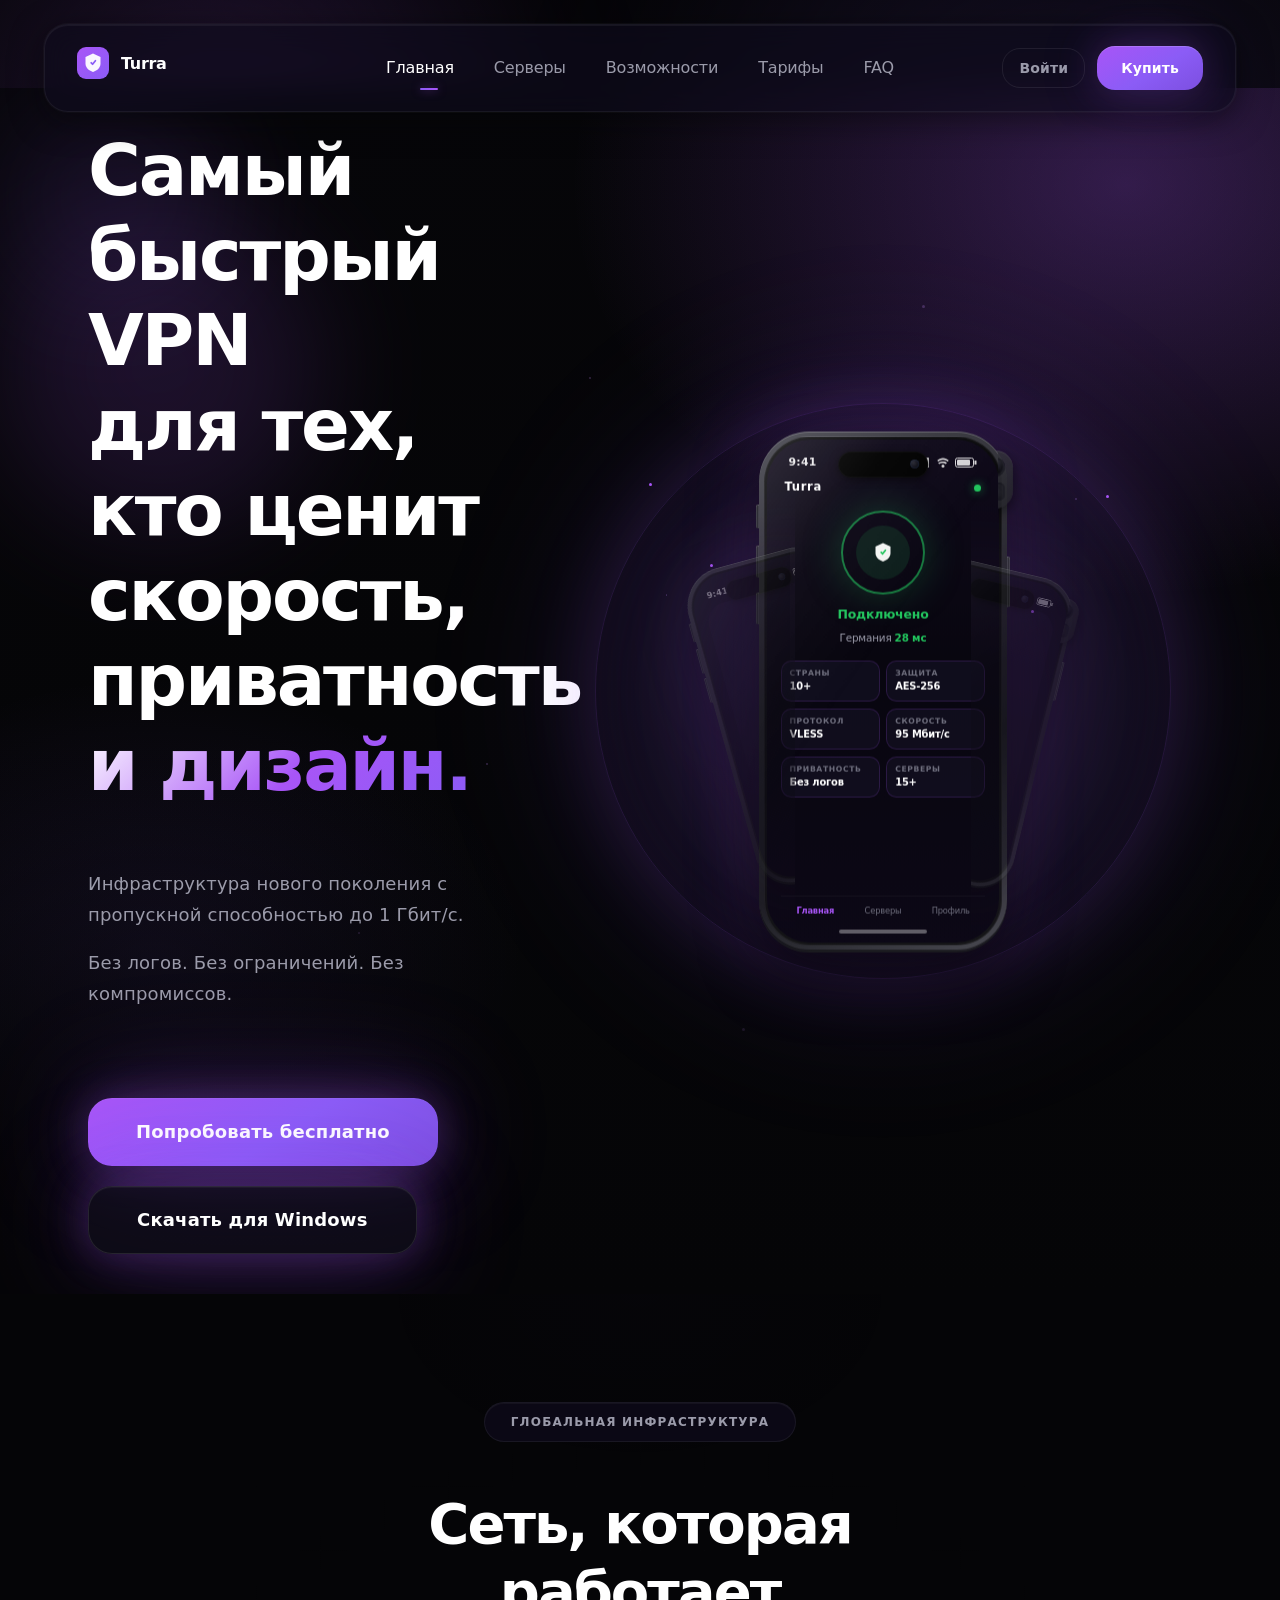
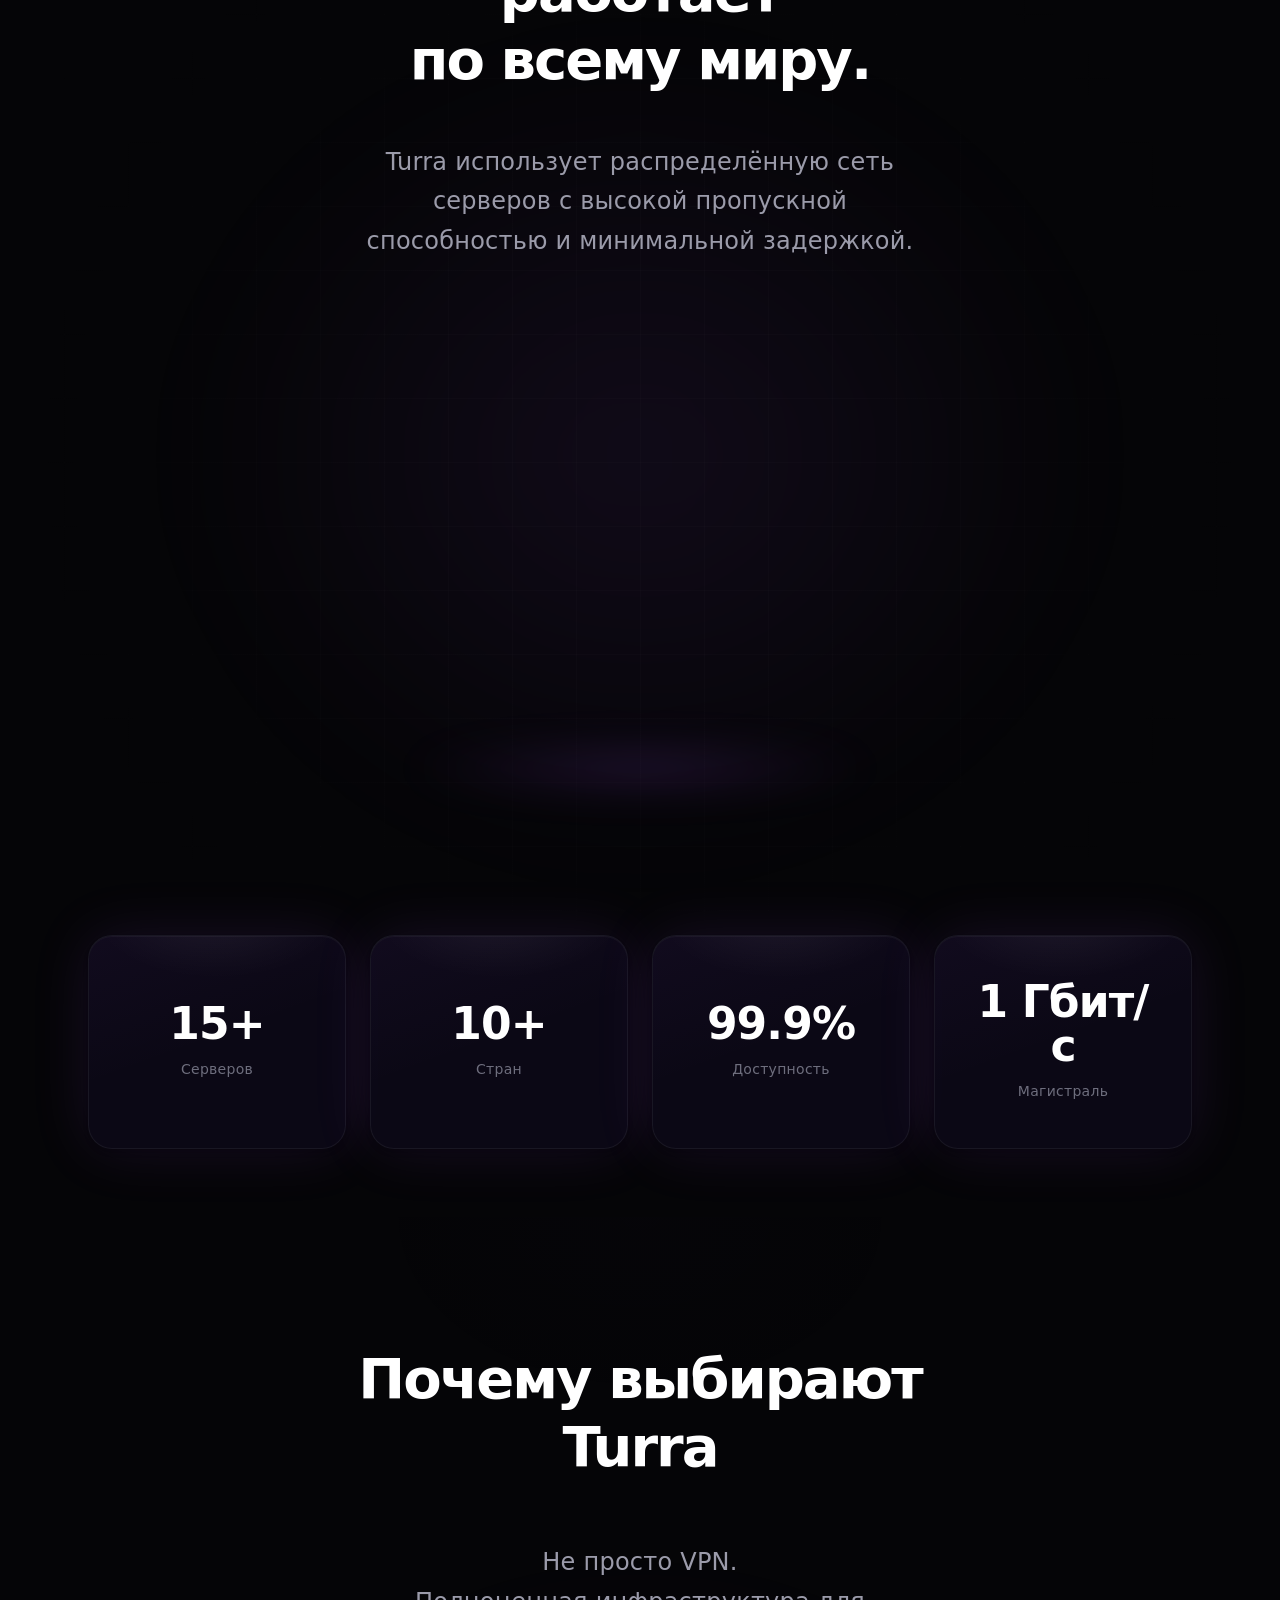
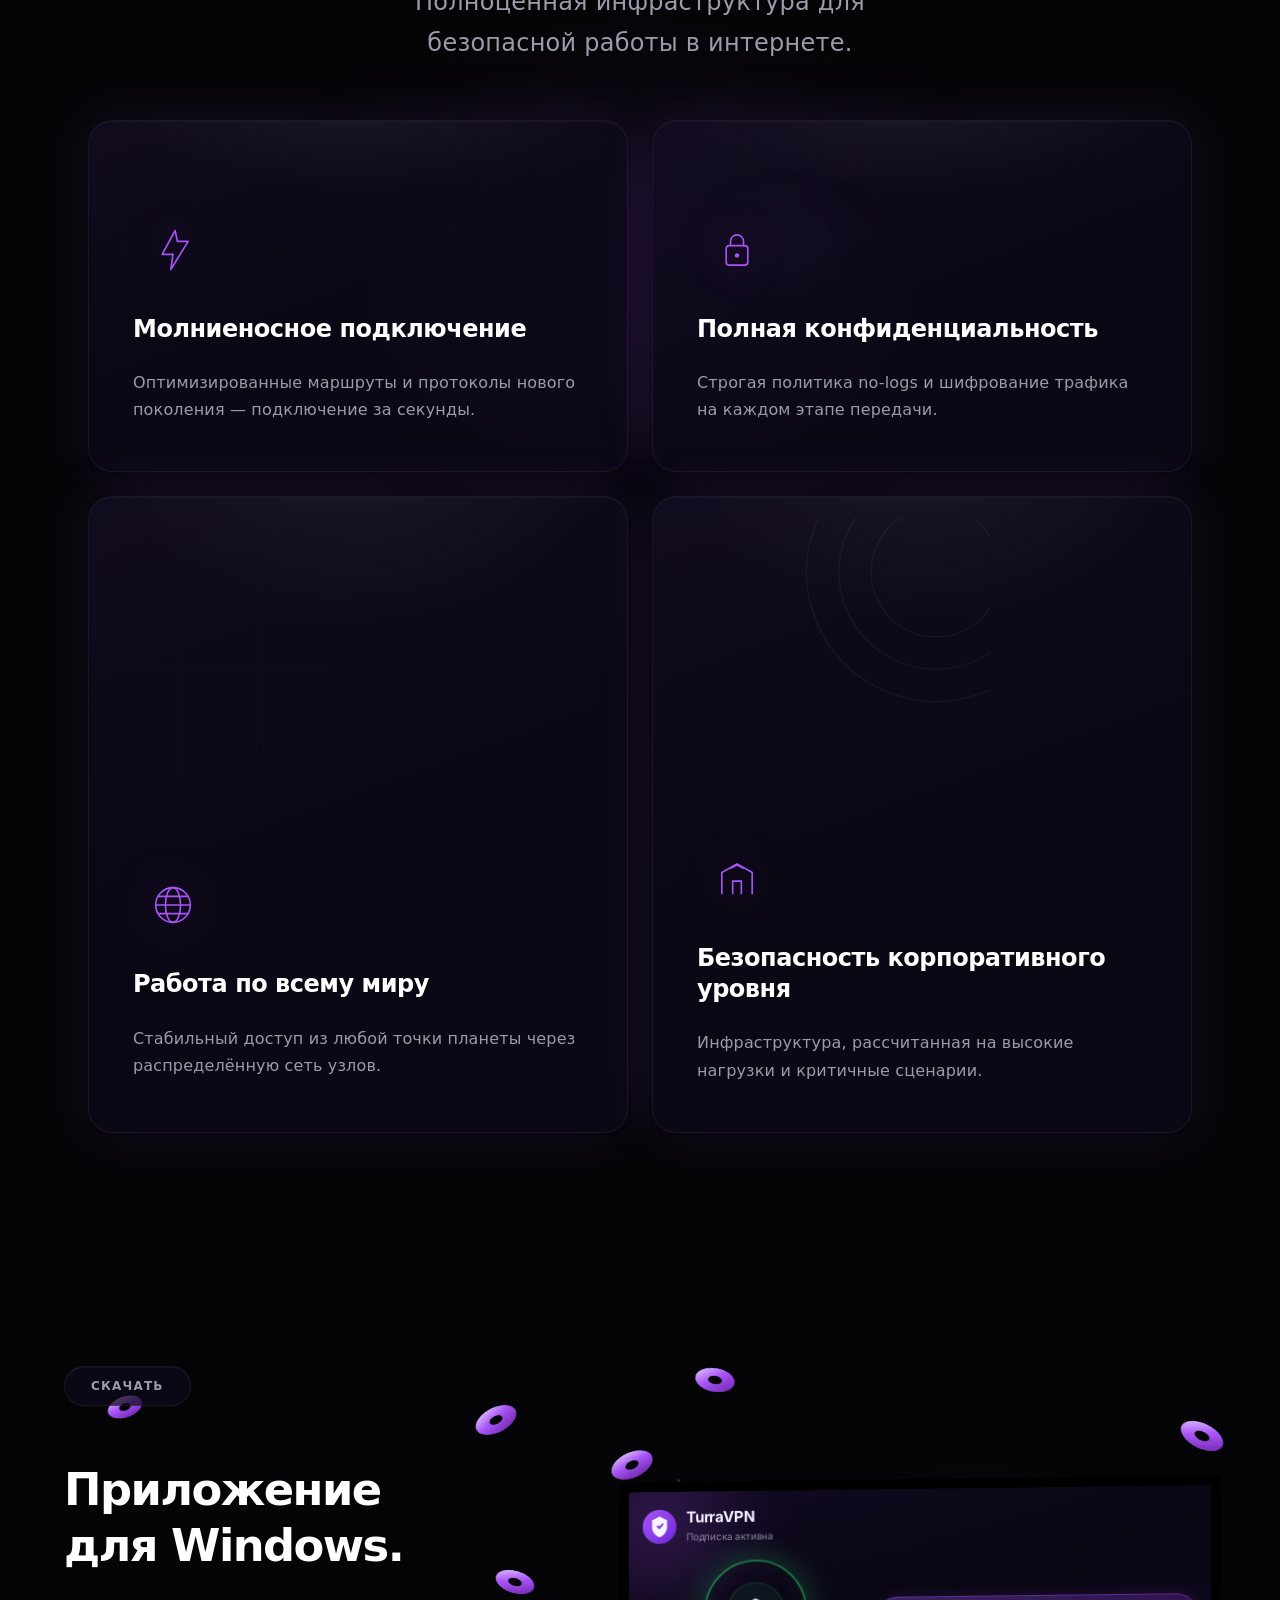
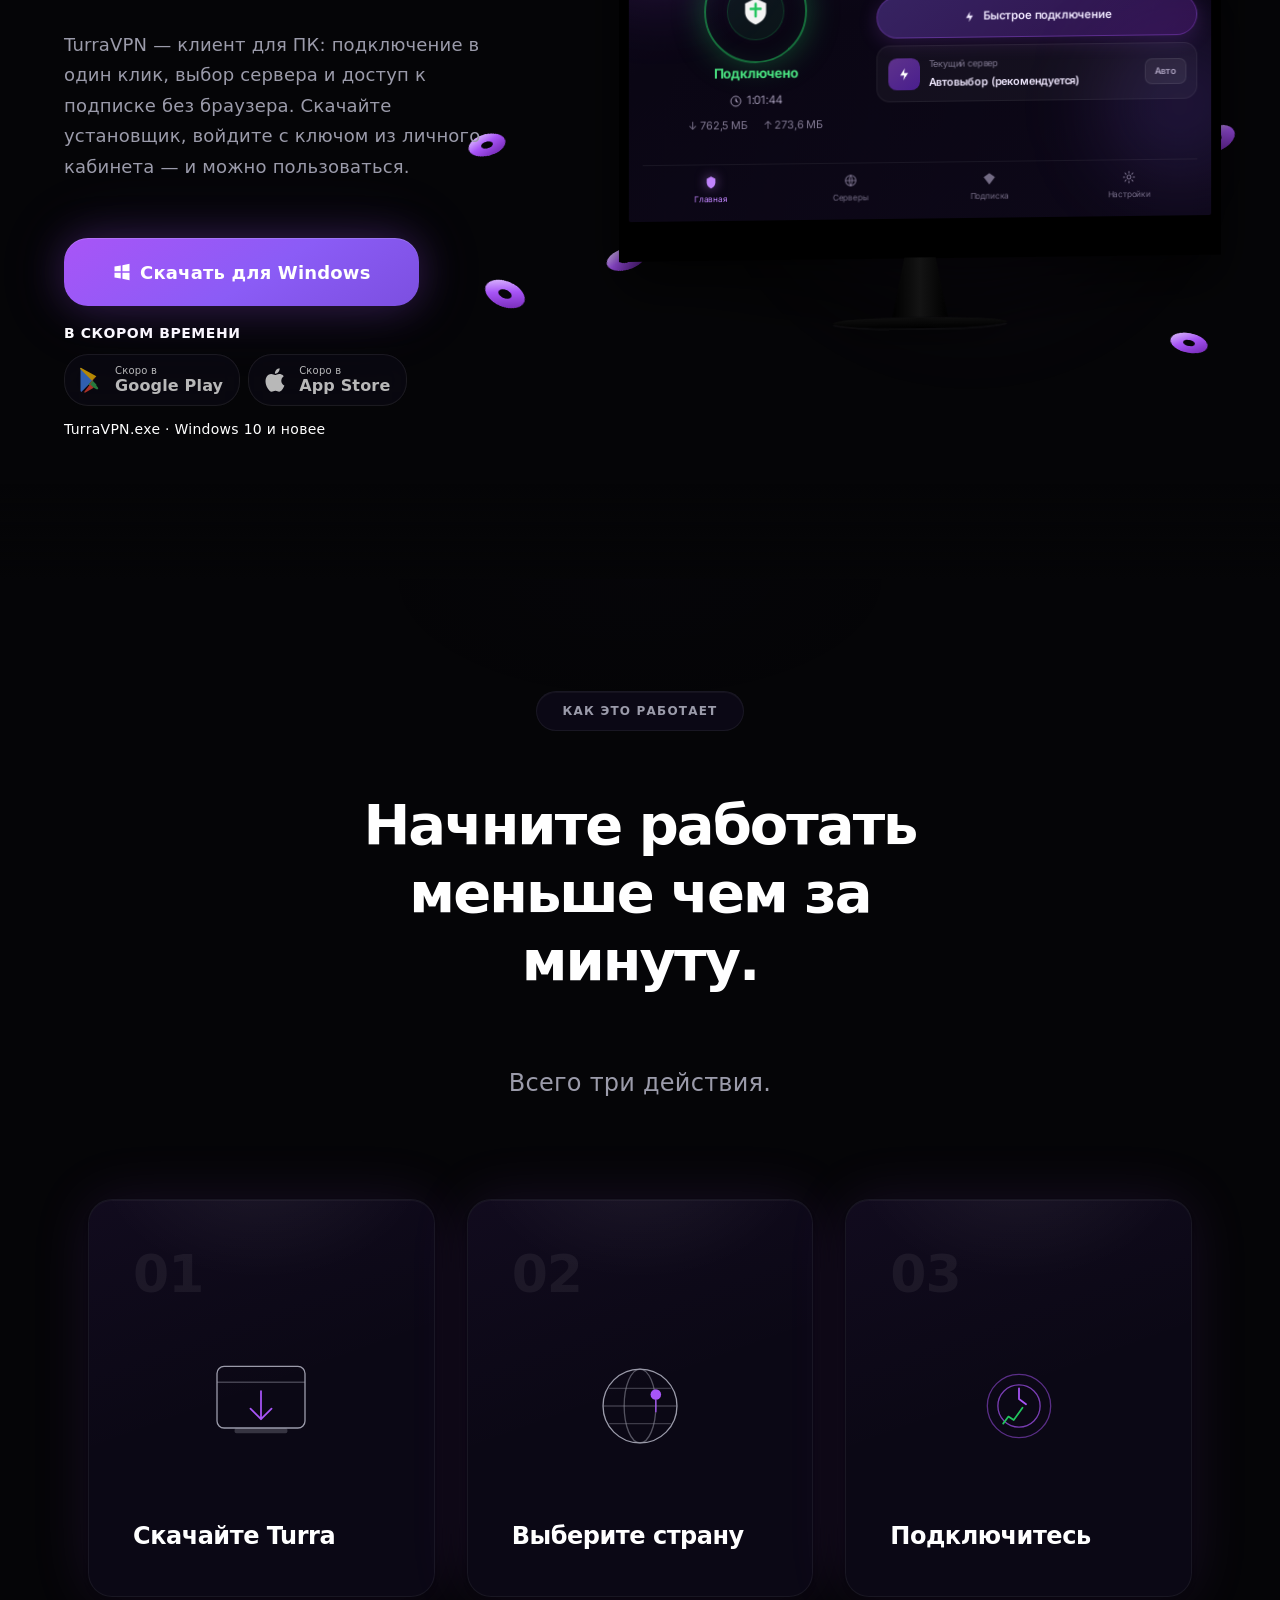
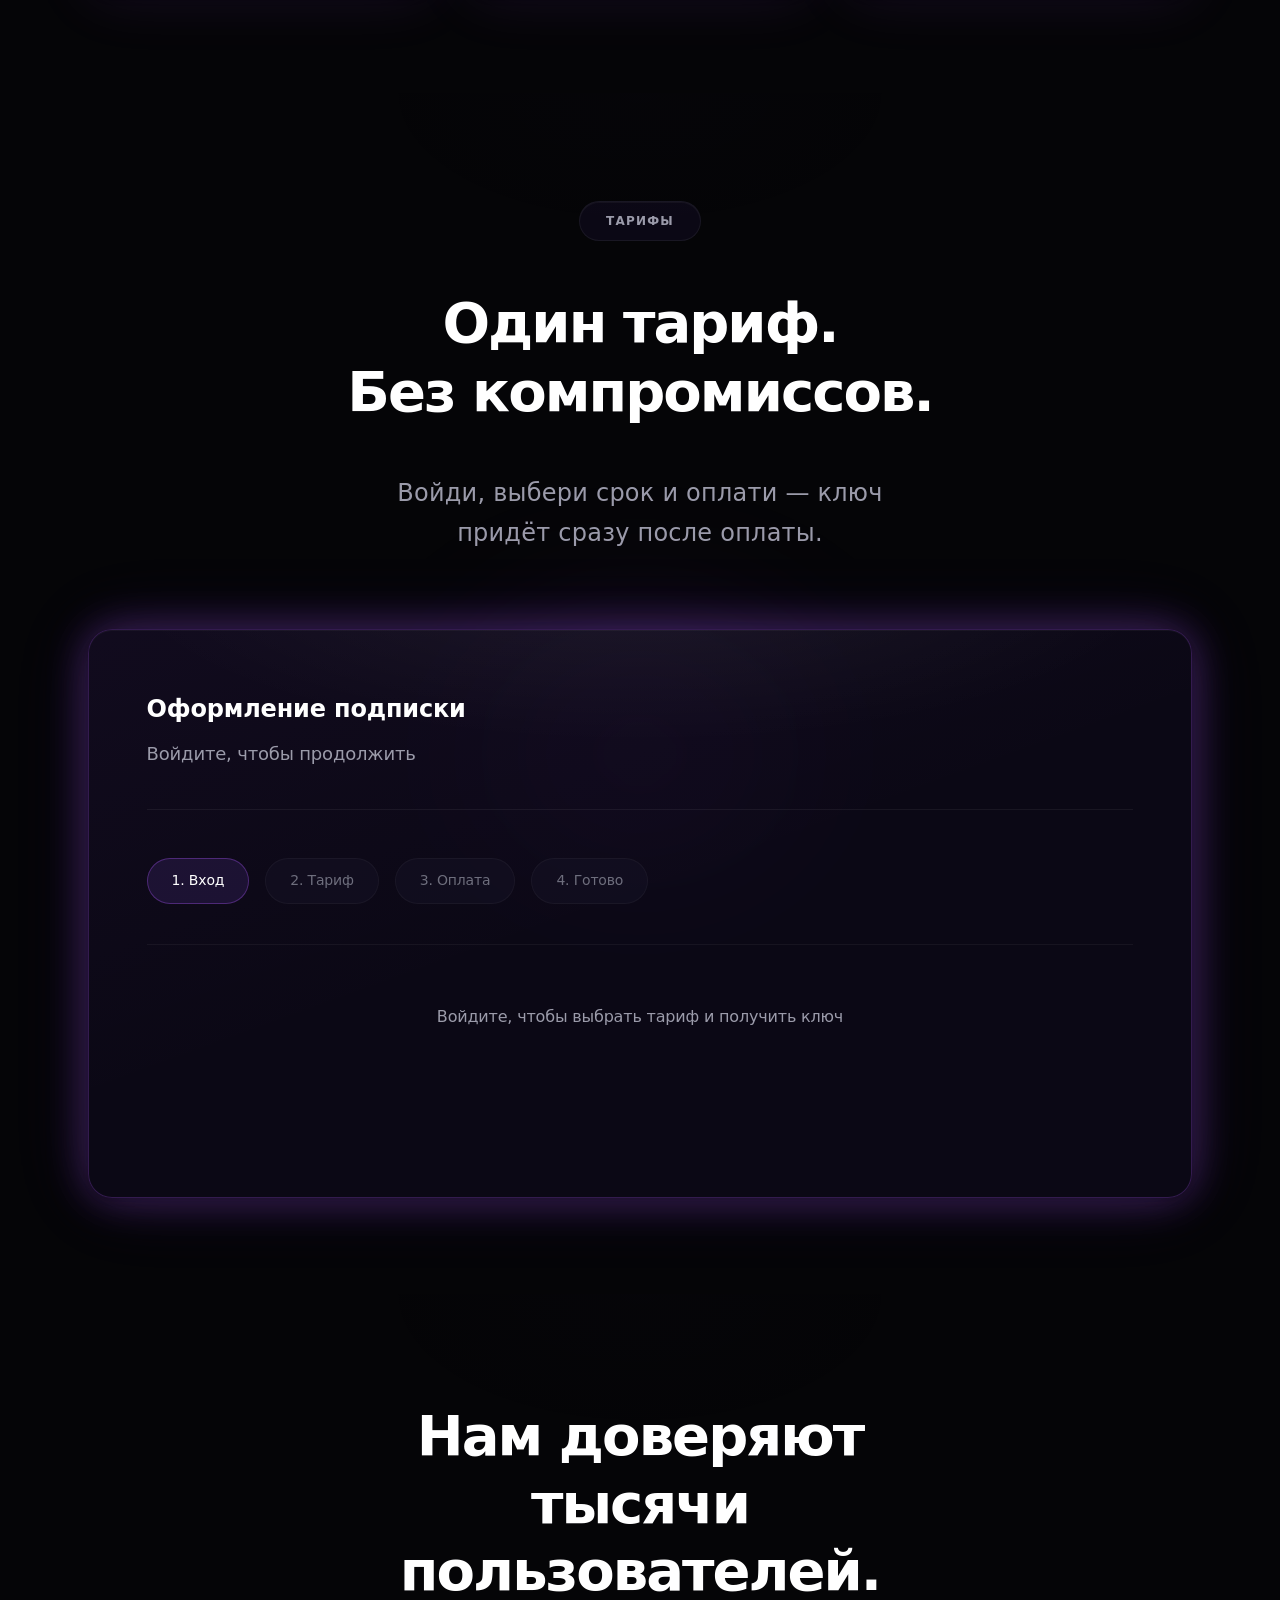
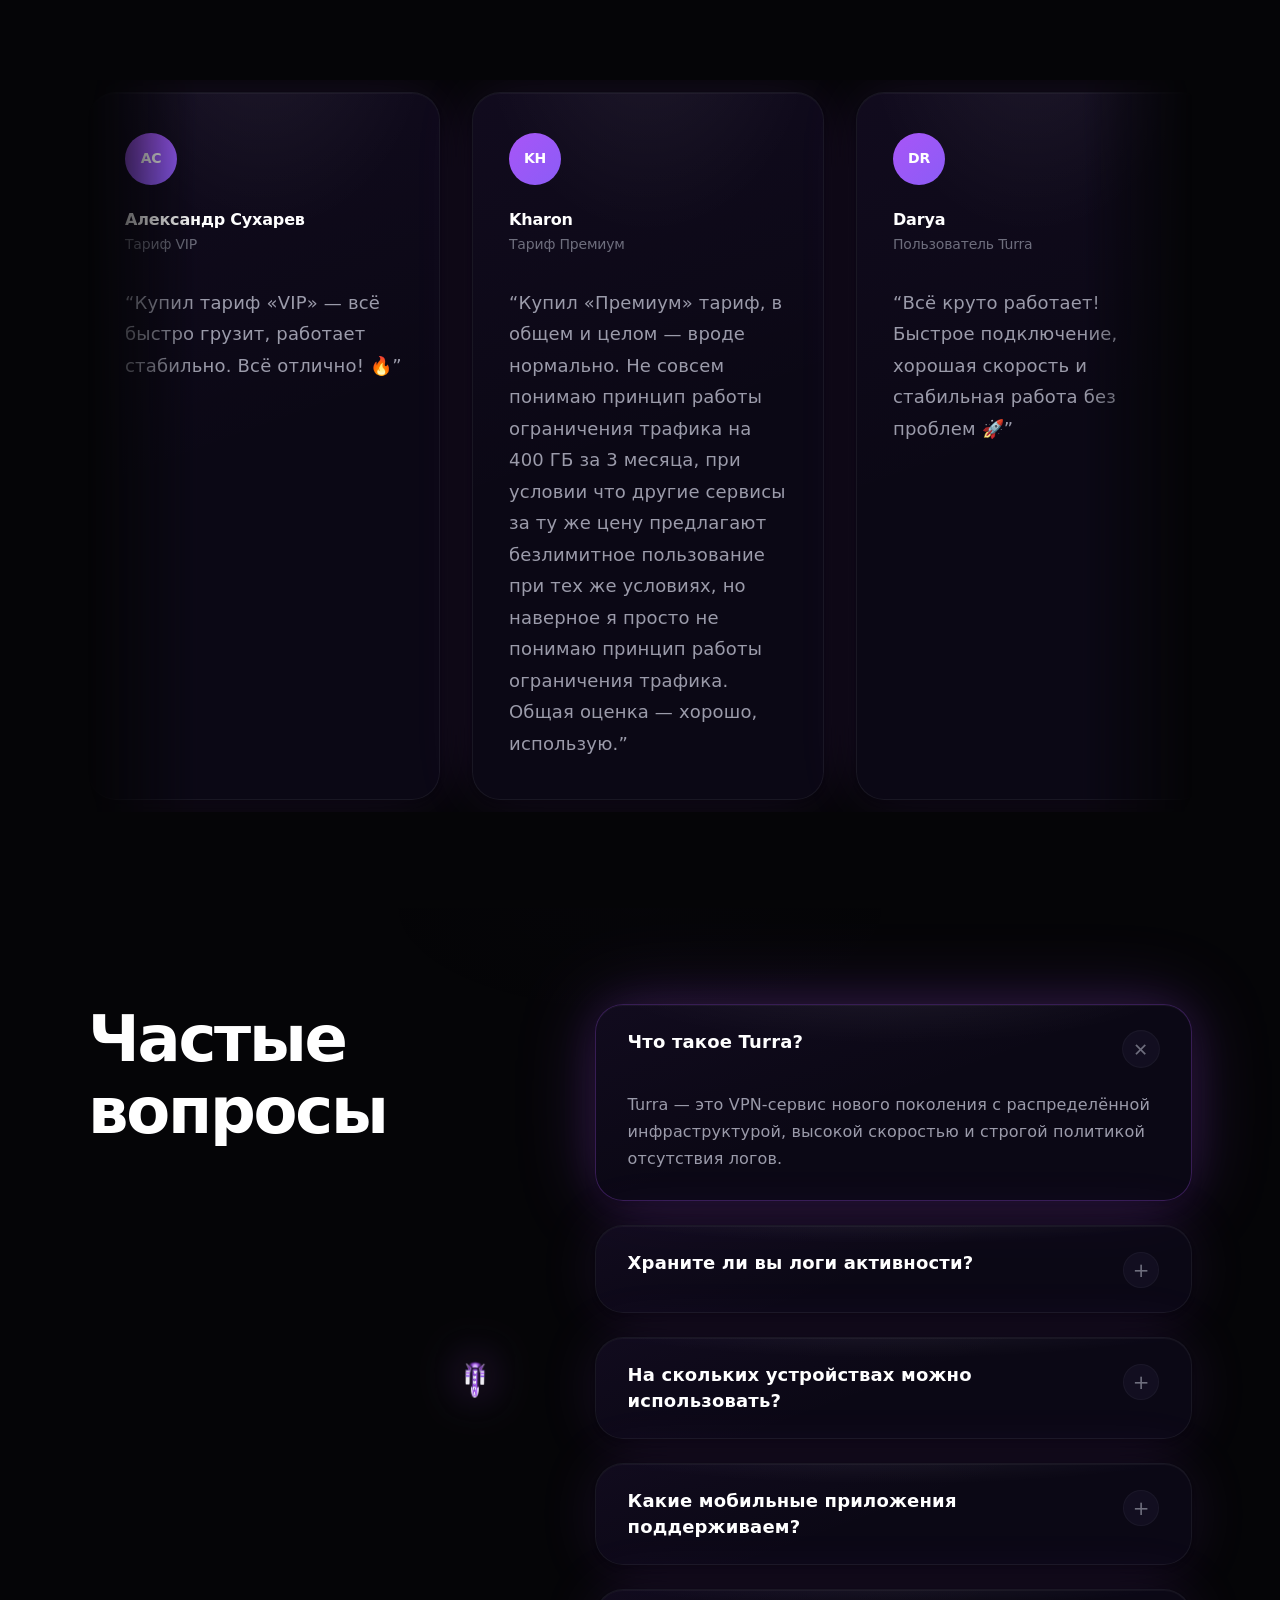
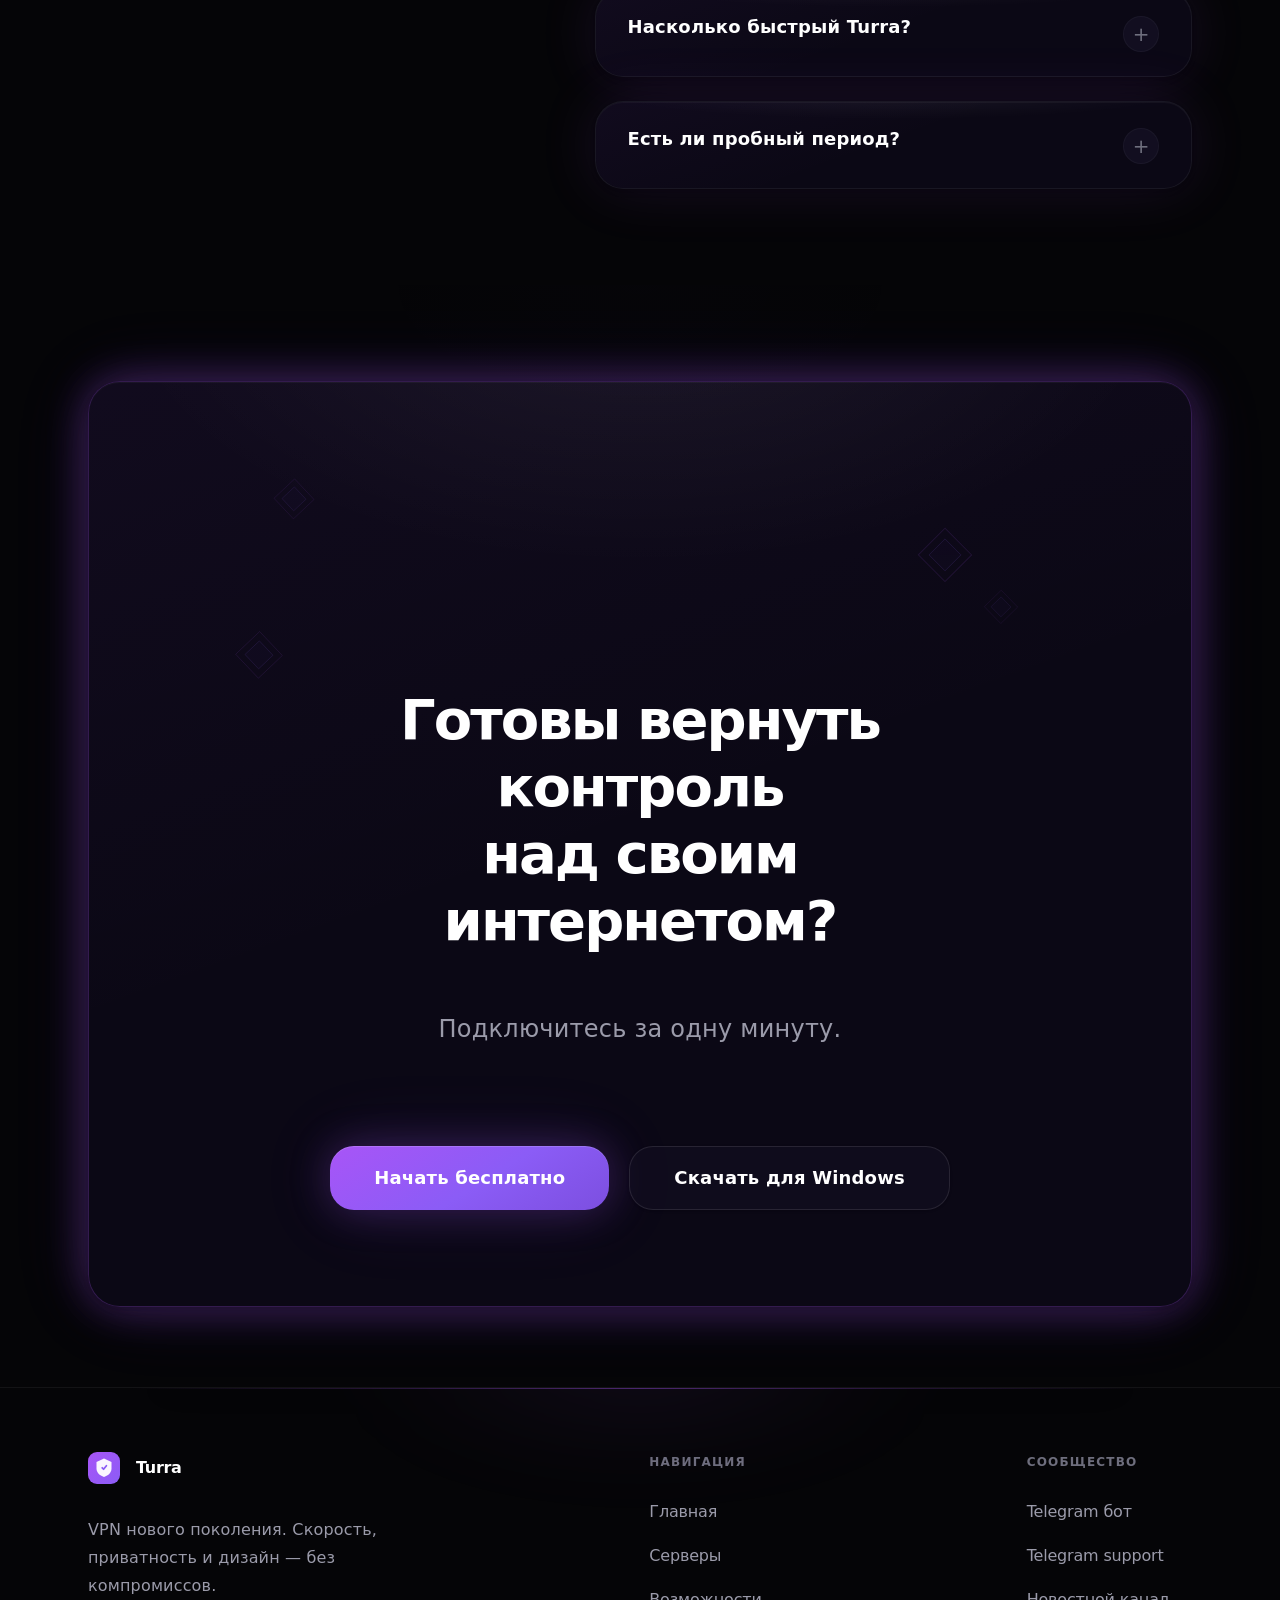
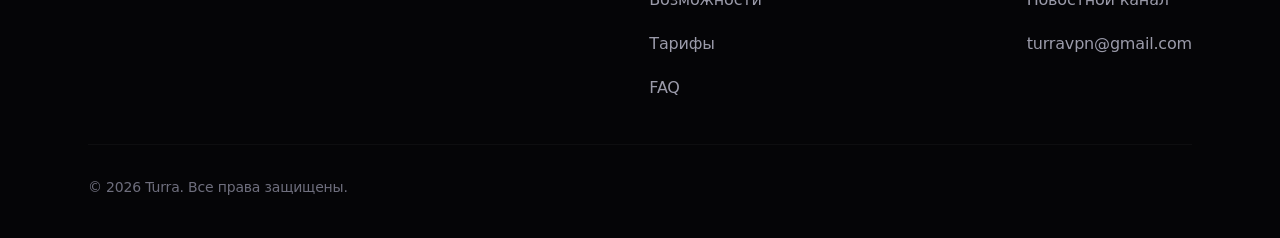
==== commit 9d7ce18b: "Add files via upload" ====
--- a/profile/index.html
+++ b/profile/index.html
@@ -15,10 +15,10 @@
       href="https://fonts.googleapis.com/css2?family=Inter:wght@400;500;600;700&display=swap"
       rel="stylesheet"
     />
-    <link rel="stylesheet" href="/styles.css?v=12" />
+    <link rel="stylesheet" href="/styles.css?v=13" />
     <script src="/config.js"></script>
     <script src="/security.js"></script>
-    <script src="/api.js?v=6"></script>
+    <script src="/api.js?v=7"></script>
     <script src="/auth-common.js"></script>
   </head>
   <body>
@@ -166,6 +166,6 @@
       </div>
     </main>
 
-    <script src="/profile.js?v=6"></script>
+    <script src="/profile.js?v=7"></script>
   </body>
 </html>
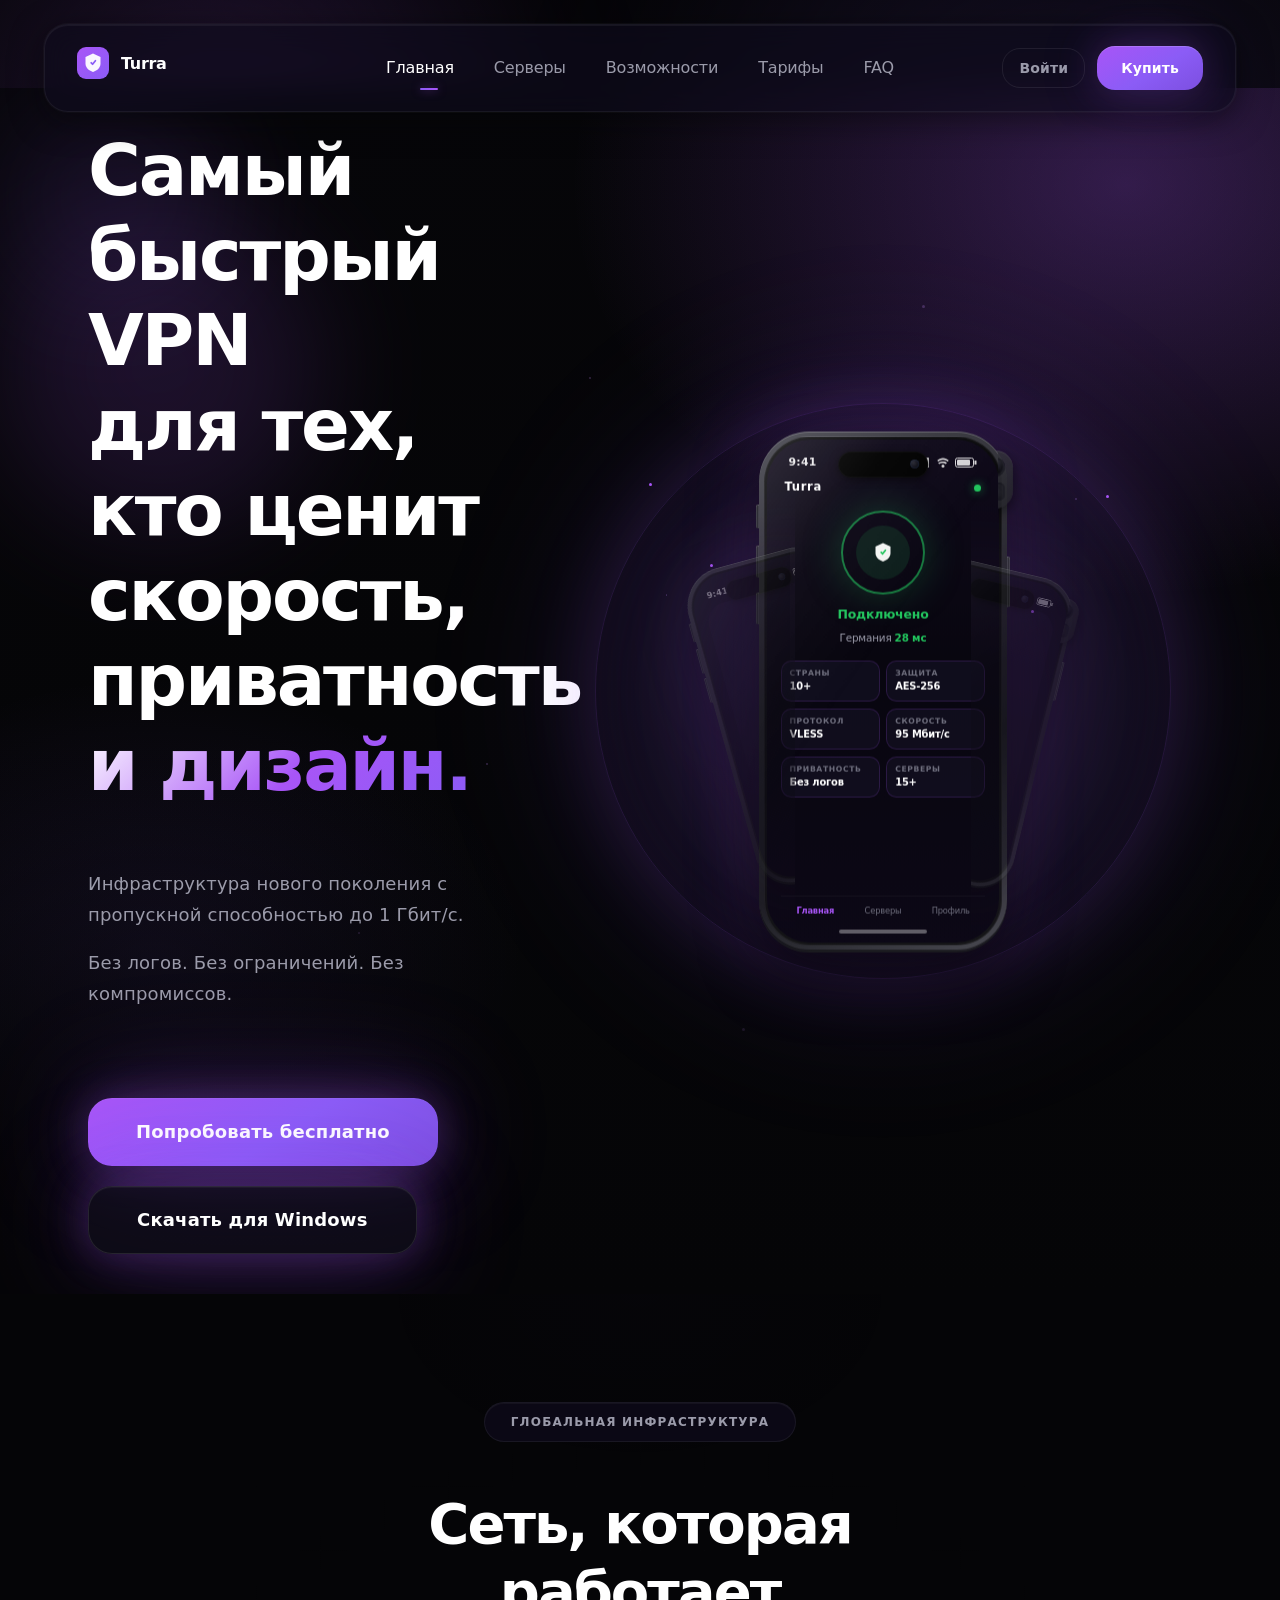
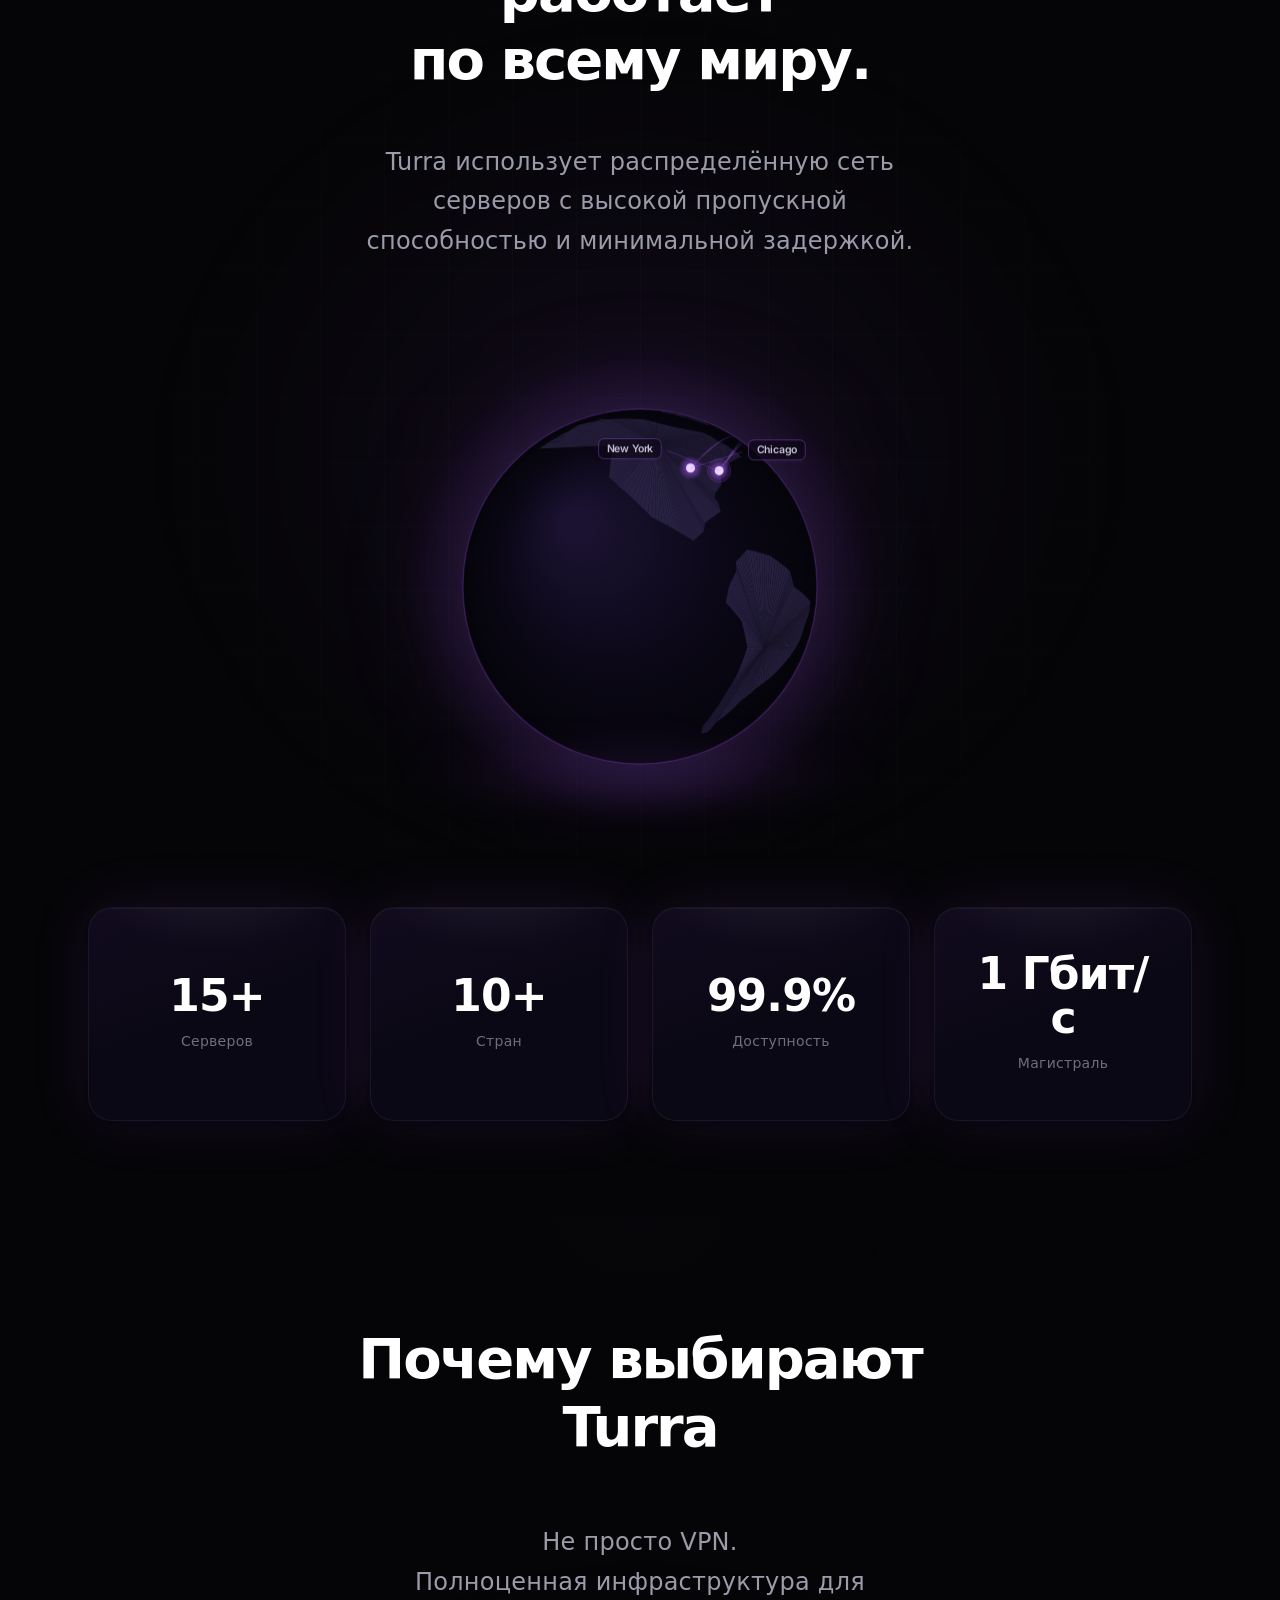
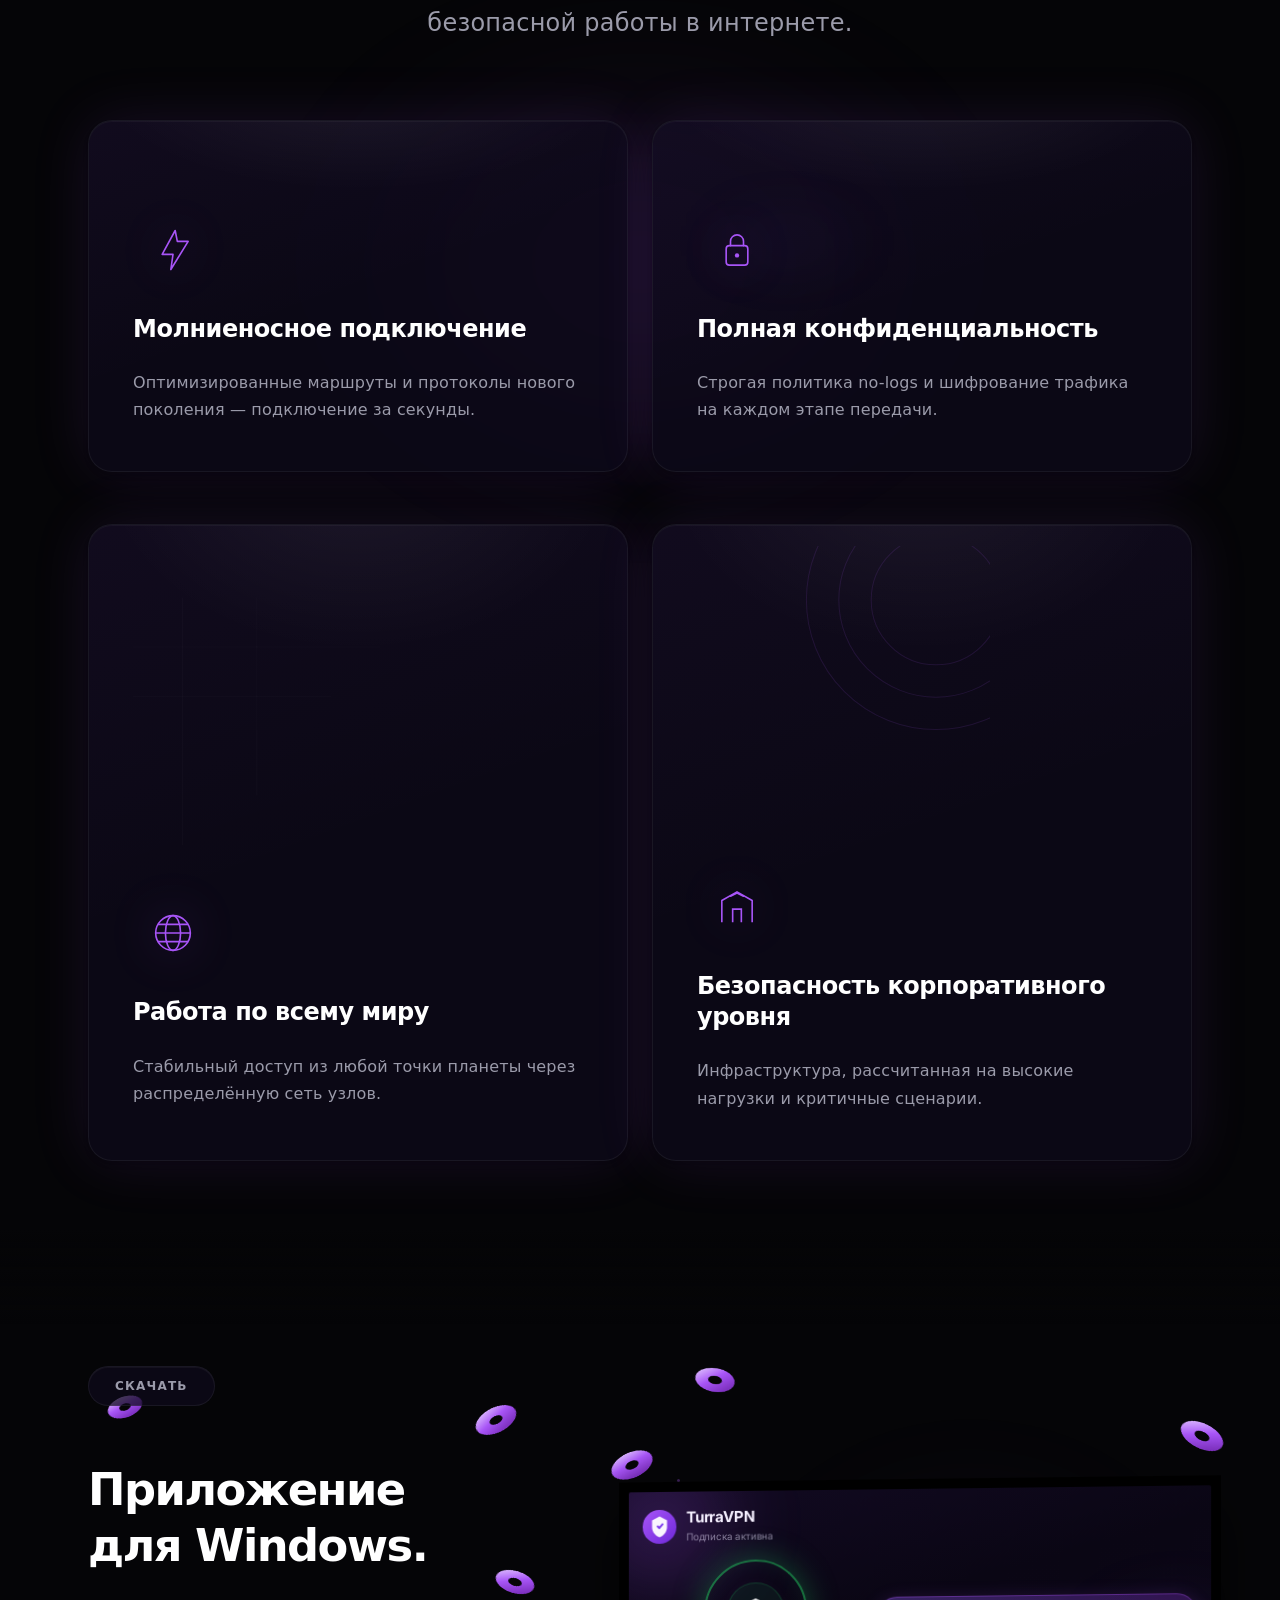
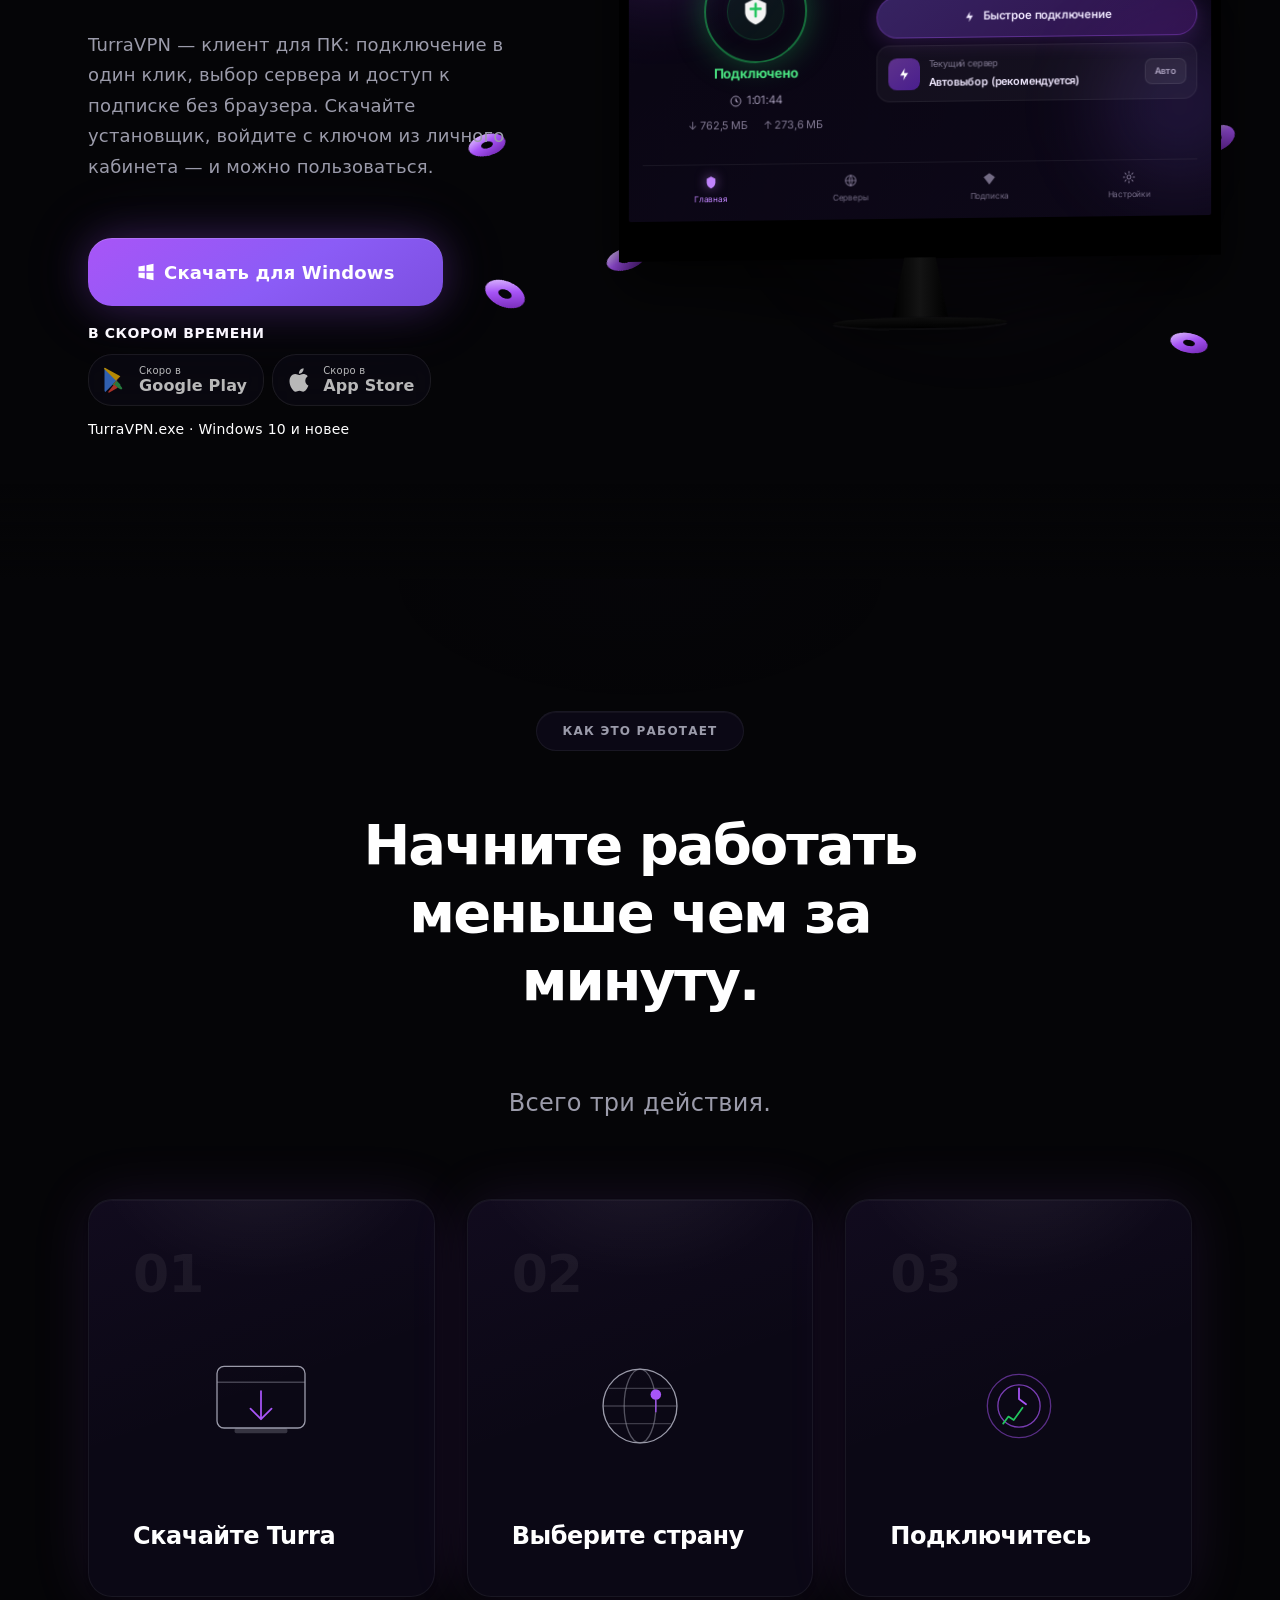
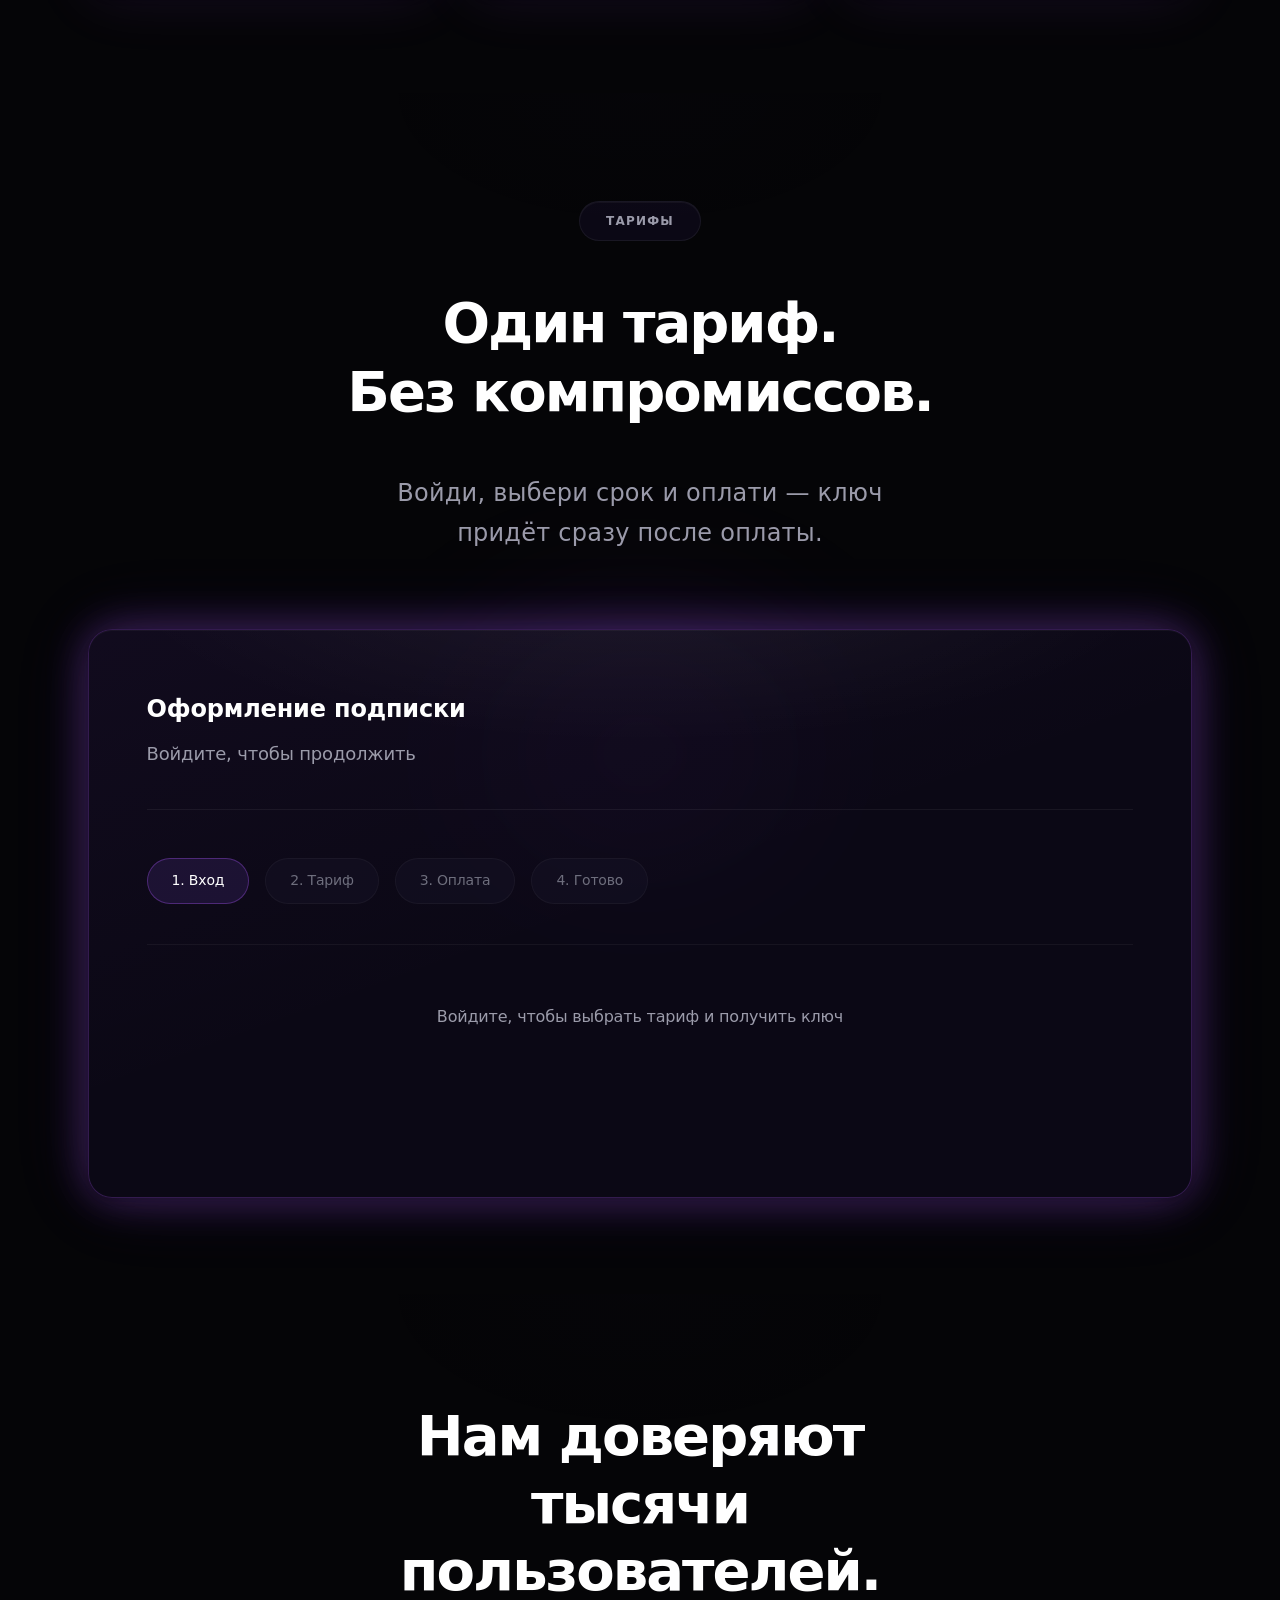
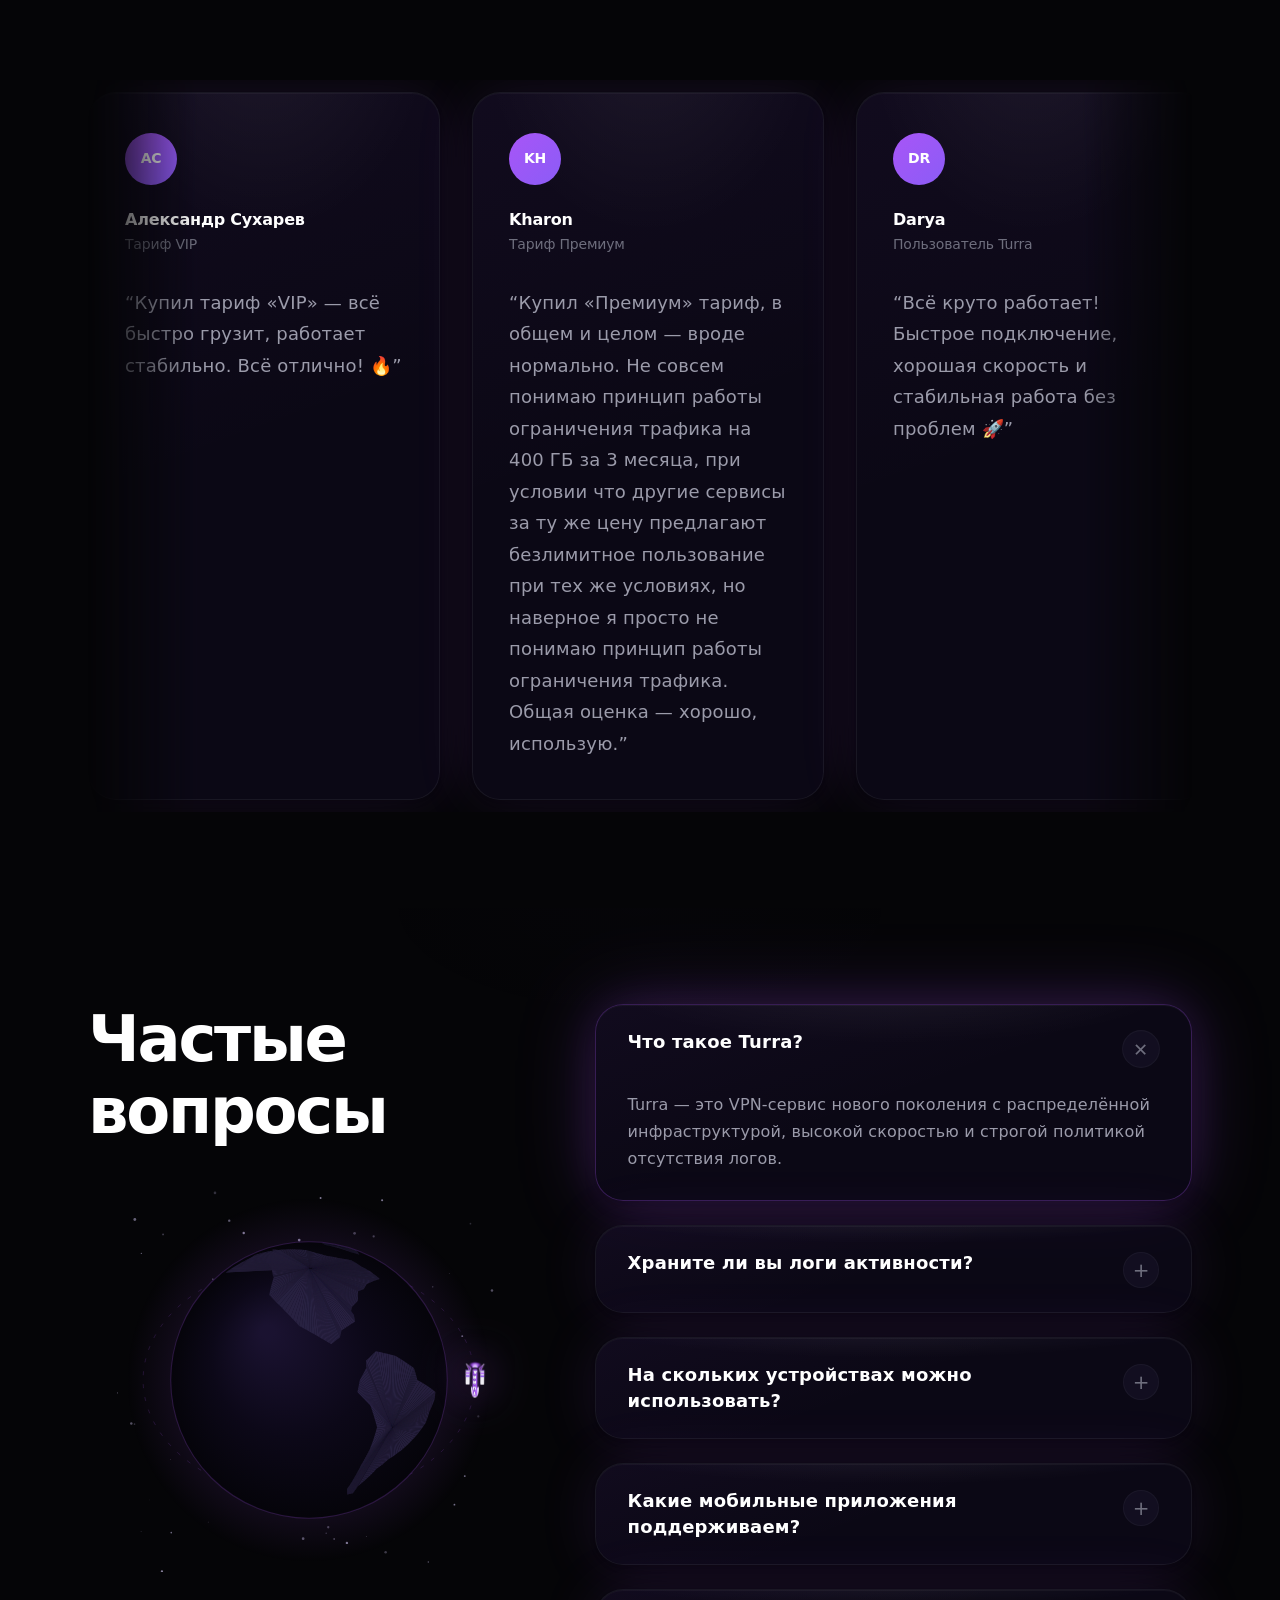
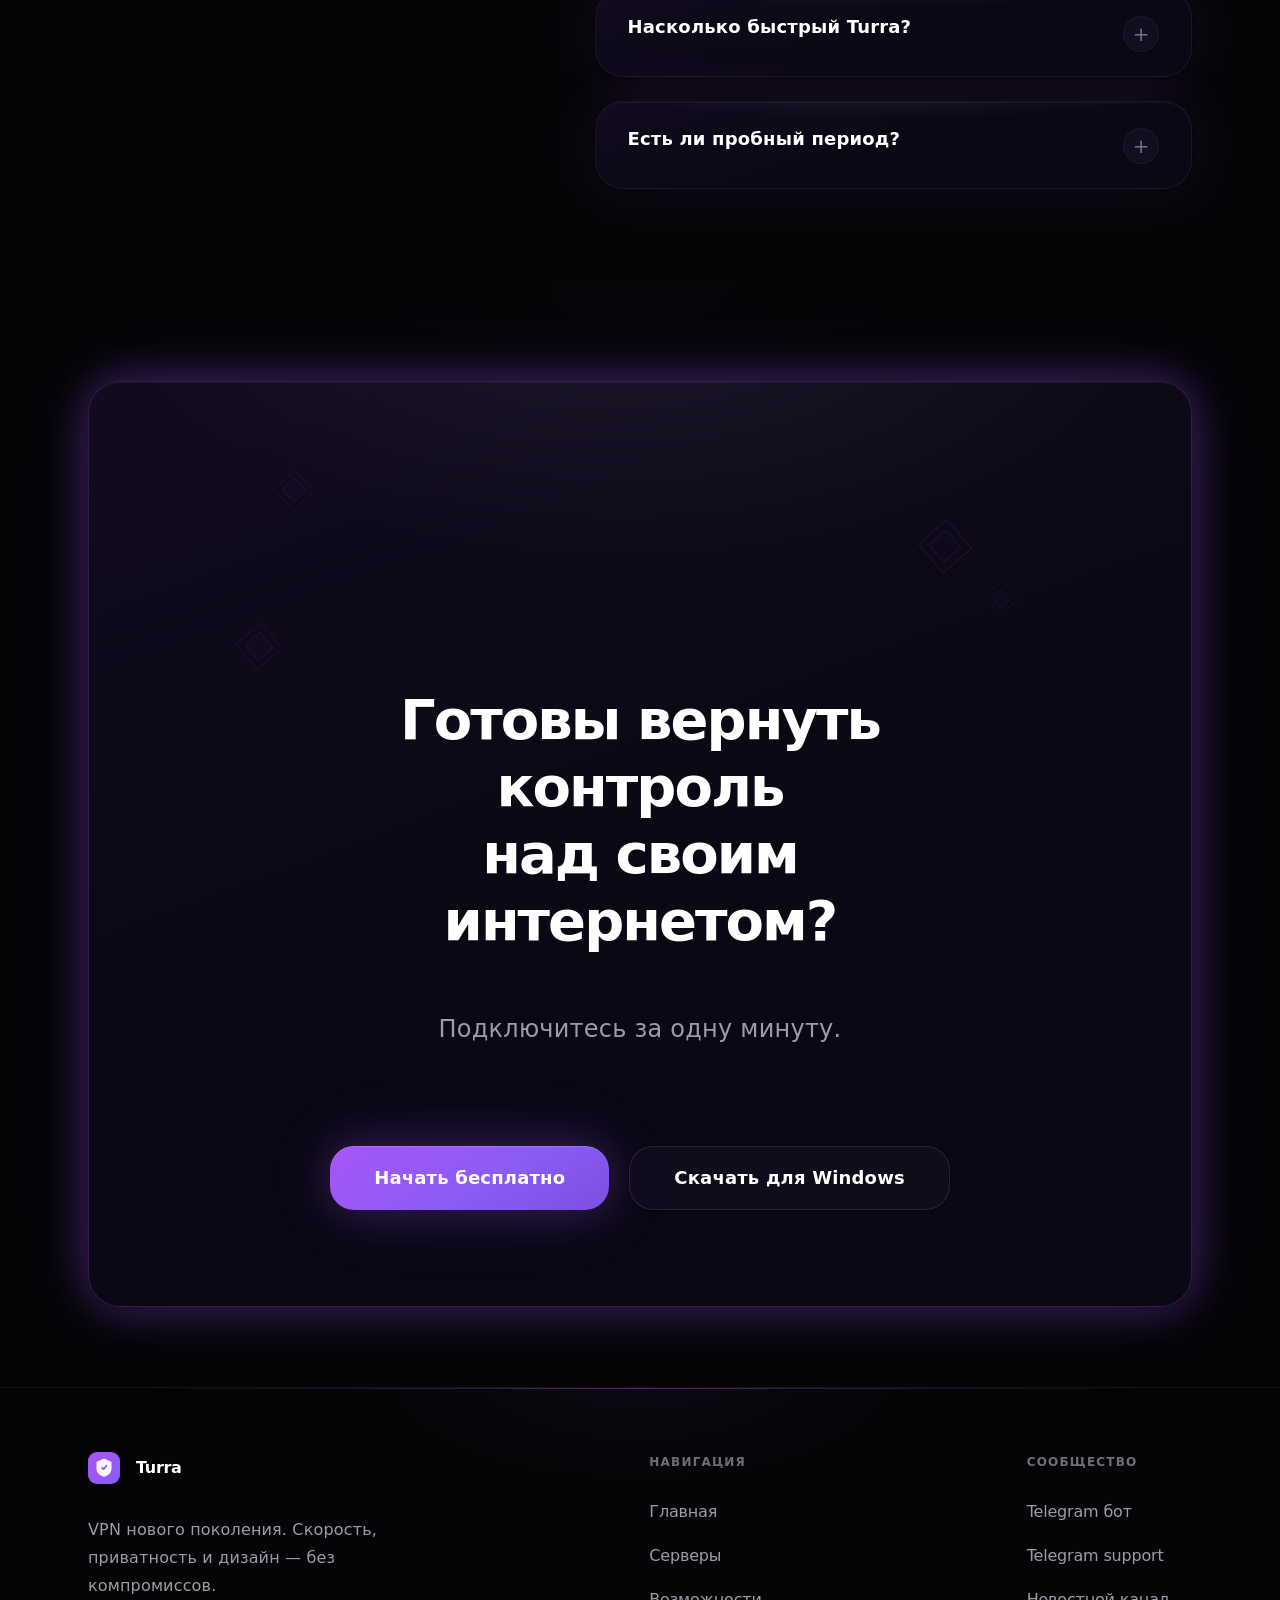
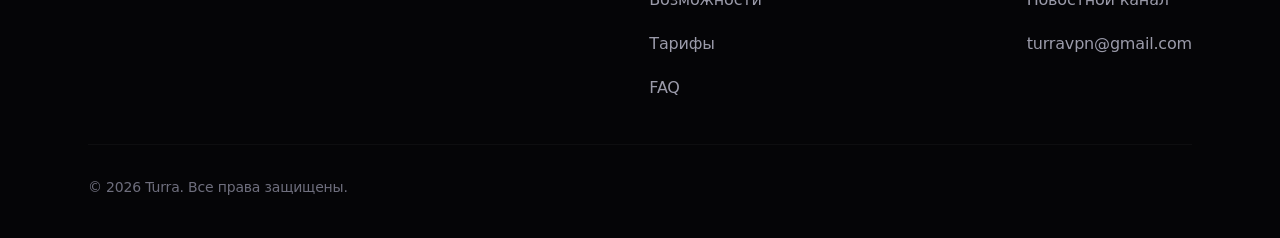
==== commit 13090727: "Add files via upload" ====
--- a/profile/index.html
+++ b/profile/index.html
@@ -15,11 +15,11 @@
       href="https://fonts.googleapis.com/css2?family=Inter:wght@400;500;600;700&display=swap"
       rel="stylesheet"
     />
-    <link rel="stylesheet" href="/styles.css?v=13" />
+    <link rel="stylesheet" href="/styles.css?v=14" />
     <script src="/config.js"></script>
     <script src="/security.js"></script>
     <script src="/api.js?v=7"></script>
-    <script src="/auth-common.js"></script>
+    <script src="/auth-common.js?v=2"></script>
   </head>
   <body>
     <div class="bg-glow" aria-hidden="true"></div>
@@ -63,9 +63,12 @@
             </div>
 
             <div class="cabinet-stats">
-              <div class="cabinet-stat">
+              <div class="cabinet-stat cabinet-stat--balance">
                 <span class="muted small">Баланс</span>
                 <strong id="cabinet-balance">—</strong>
+                <button class="btn btn--ghost btn--sm cabinet-stat__action" id="cabinet-balance-topup" type="button">
+                  Пополнить
+                </button>
               </div>
               <div class="cabinet-stat">
                 <span class="muted small">Подписка</span>
@@ -74,6 +77,45 @@
               <div class="cabinet-stat">
                 <span class="muted small">Действует до</span>
                 <strong id="cabinet-sub-expires">—</strong>
+              </div>
+            </div>
+
+            <div id="cabinet-topup" class="cabinet-section cabinet-section--highlight">
+              <h2 class="h3 section-title-sm">Пополнение баланса</h2>
+              <p class="muted small">
+                Средства зачисляются на баланс — ими можно оплатить тариф, докупку трафика и устройств.
+              </p>
+
+              <div class="cabinet-topup-amounts" id="cabinet-topup-amounts">
+                <button type="button" class="cabinet-topup-amount" data-rub="100">100 ₽</button>
+                <button type="button" class="cabinet-topup-amount" data-rub="300">300 ₽</button>
+                <button type="button" class="cabinet-topup-amount is-selected" data-rub="500">500 ₽</button>
+                <button type="button" class="cabinet-topup-amount" data-rub="1000">1000 ₽</button>
+              </div>
+
+              <label class="cabinet-topup-custom">
+                <span class="muted small">Другая сумма, ₽</span>
+                <input id="cabinet-topup-custom" type="number" min="10" step="10" placeholder="500" inputmode="numeric" />
+              </label>
+
+              <h3 class="cabinet-addon__title">Способ оплаты</h3>
+              <div id="cabinet-topup-methods" class="cabinet-topup-methods">
+                <p class="muted small">Загрузка…</p>
+              </div>
+              <div id="cabinet-topup-suboptions" class="cabinet-topup-suboptions hidden"></div>
+
+              <div id="cabinet-topup-actions">
+                <button class="btn btn--primary btn--wide" id="cabinet-topup-pay" type="button">
+                  Пополнить баланс
+                </button>
+              </div>
+
+              <div id="cabinet-topup-wait" class="cabinet-topup-wait hidden">
+                <div class="spinner"></div>
+                <p class="muted small" id="cabinet-topup-status">Ожидаем оплату…</p>
+                <button class="btn btn--secondary" id="cabinet-topup-open" type="button">
+                  Открыть страницу оплаты
+                </button>
               </div>
             </div>
 
@@ -166,6 +208,6 @@
       </div>
     </main>
 
-    <script src="/profile.js?v=7"></script>
+    <script src="/profile.js?v=9"></script>
   </body>
 </html>
--- a/styles.css
+++ b/styles.css
@@ -1395,6 +1395,10 @@
     grid-template-columns: 1fr;
   }
 
+  .cabinet-topup-amounts {
+    grid-template-columns: repeat(2, minmax(0, 1fr));
+  }
+
   .header-user__name {
     display: none;
   }
@@ -1631,6 +1635,117 @@
 
 .cabinet-stat strong {
   font-size: 1rem;
+}
+
+.cabinet-stat--balance {
+  position: relative;
+}
+
+.cabinet-stat__action {
+  justify-self: start;
+  margin-top: 2px;
+}
+
+.cabinet-topup-amounts {
+  display: grid;
+  grid-template-columns: repeat(4, minmax(0, 1fr));
+  gap: 10px;
+  margin: 16px 0 12px;
+}
+
+.cabinet-topup-amount {
+  padding: 12px 10px;
+  border-radius: 12px;
+  border: 1px solid rgba(255, 255, 255, 0.08);
+  background: rgba(0, 0, 0, 0.24);
+  color: var(--text);
+  font: inherit;
+  font-weight: 600;
+  cursor: pointer;
+  transition: border-color 0.2s, background 0.2s;
+}
+
+.cabinet-topup-amount:hover,
+.cabinet-topup-amount.is-selected {
+  border-color: rgba(168, 85, 247, 0.45);
+  background: rgba(168, 85, 247, 0.12);
+}
+
+.cabinet-topup-custom {
+  display: grid;
+  gap: 6px;
+  max-width: 220px;
+  margin-bottom: 18px;
+}
+
+.cabinet-topup-custom input {
+  width: 100%;
+  padding: 12px 14px;
+  border-radius: 12px;
+  border: 1px solid rgba(255, 255, 255, 0.08);
+  background: rgba(0, 0, 0, 0.28);
+  color: var(--text);
+  font: inherit;
+}
+
+.cabinet-topup-methods {
+  display: grid;
+  gap: 10px;
+  margin-bottom: 12px;
+}
+
+.cabinet-topup-method {
+  display: grid;
+  gap: 4px;
+  padding: 14px 16px;
+  border-radius: 14px;
+  border: 1px solid rgba(255, 255, 255, 0.08);
+  background: rgba(0, 0, 0, 0.24);
+  color: var(--text);
+  text-align: left;
+  font: inherit;
+  cursor: pointer;
+  transition: border-color 0.2s, background 0.2s;
+}
+
+.cabinet-topup-method:hover,
+.cabinet-topup-method.is-selected {
+  border-color: rgba(168, 85, 247, 0.45);
+  background: rgba(168, 85, 247, 0.1);
+}
+
+.cabinet-topup-method__desc {
+  color: var(--muted);
+  font-size: 0.8125rem;
+}
+
+.cabinet-topup-suboptions {
+  display: flex;
+  flex-wrap: wrap;
+  gap: 8px;
+  margin-bottom: 16px;
+}
+
+.cabinet-topup-suboption {
+  padding: 8px 14px;
+  border-radius: 999px;
+  border: 1px solid rgba(255, 255, 255, 0.08);
+  background: rgba(0, 0, 0, 0.24);
+  color: var(--text);
+  font: inherit;
+  cursor: pointer;
+}
+
+.cabinet-topup-suboption.is-selected {
+  border-color: rgba(168, 85, 247, 0.45);
+  background: rgba(168, 85, 247, 0.12);
+}
+
+.cabinet-topup-wait {
+  display: grid;
+  gap: 12px;
+  justify-items: start;
+  margin-top: 12px;
 }
 
 .cabinet-stat--ok {
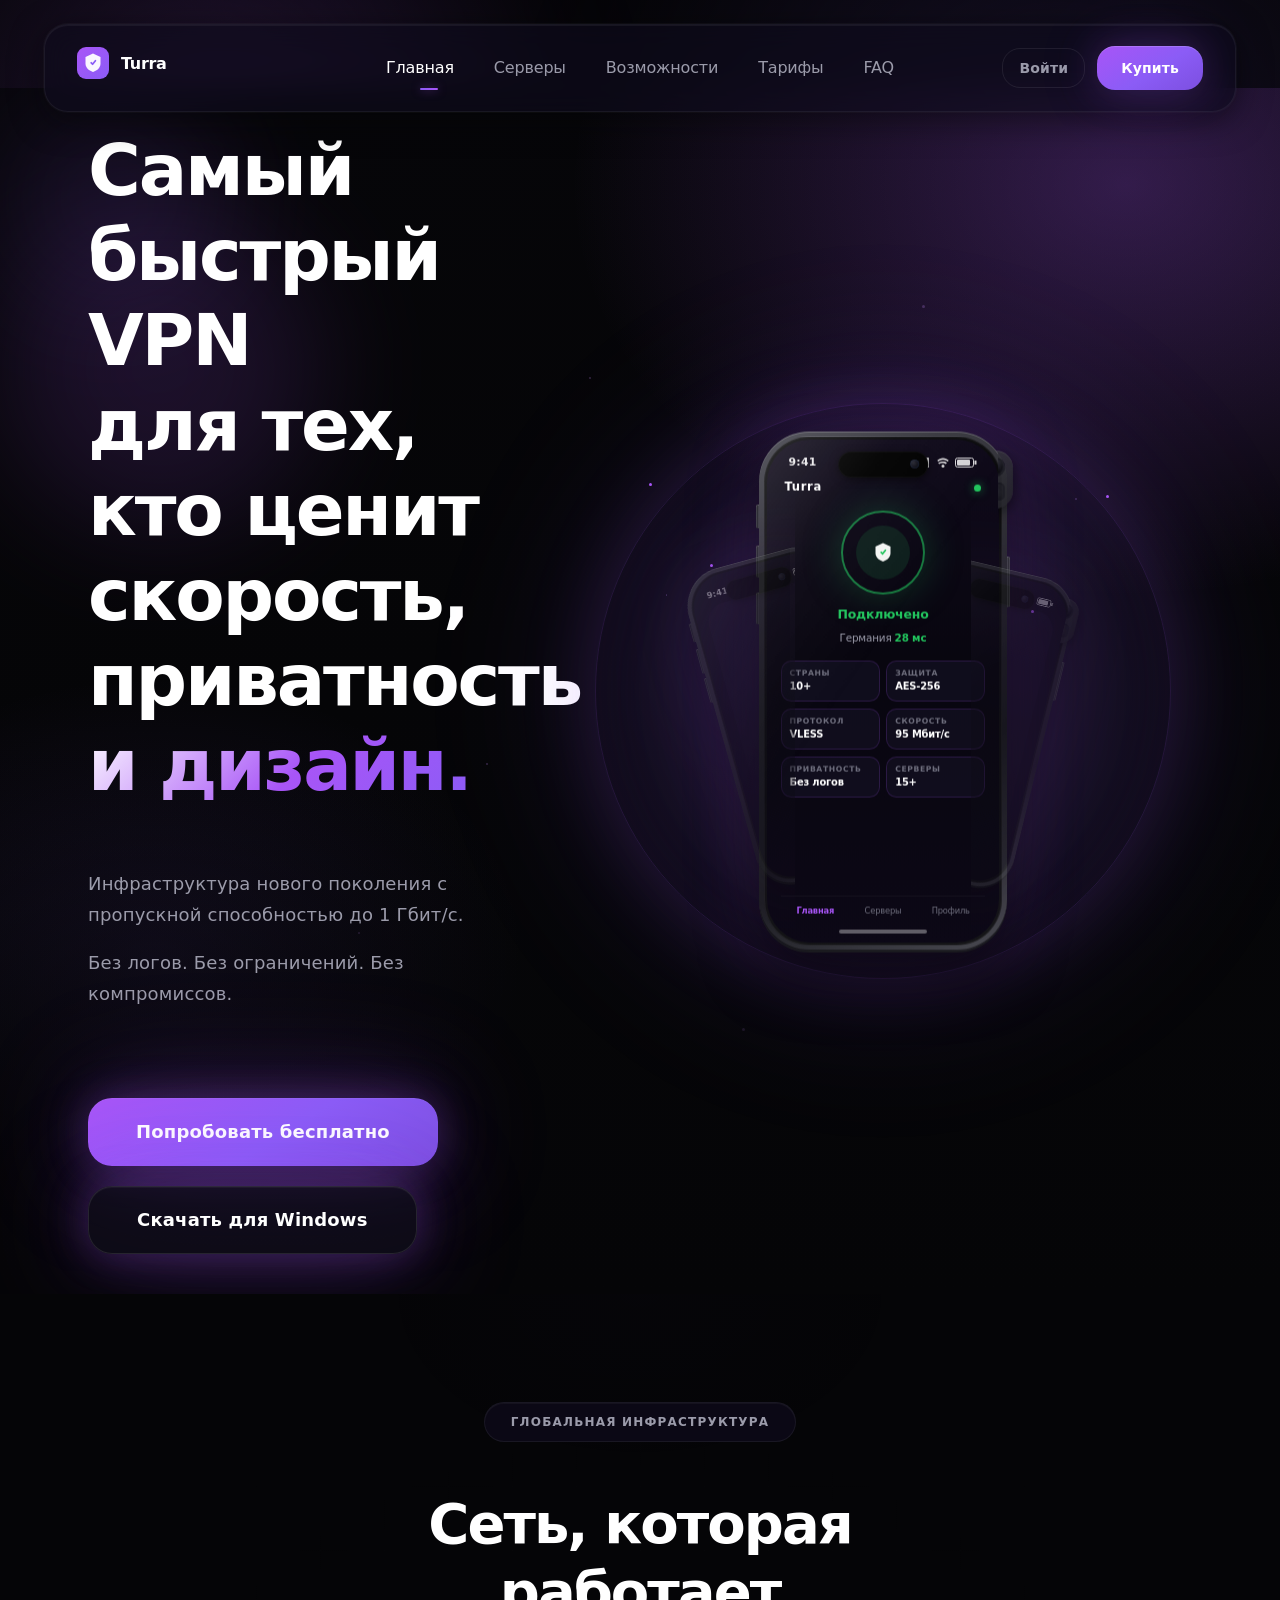
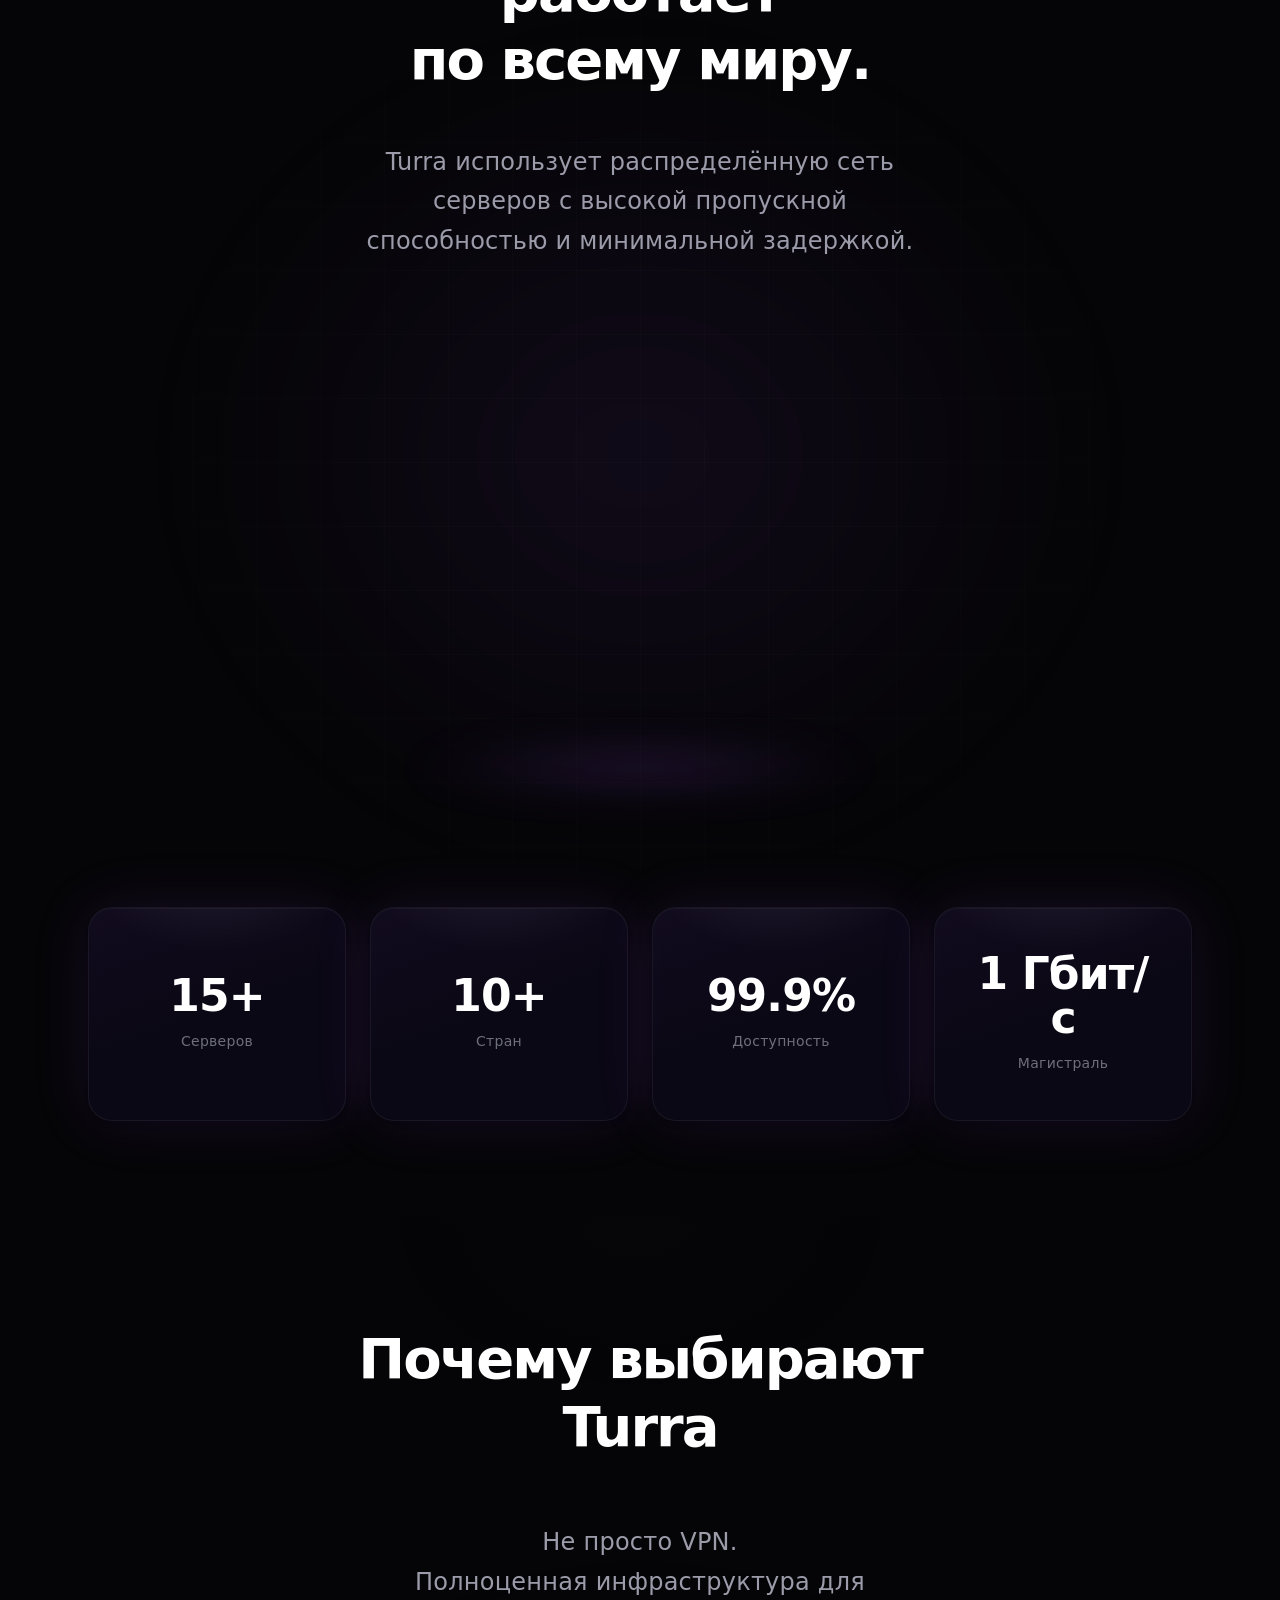
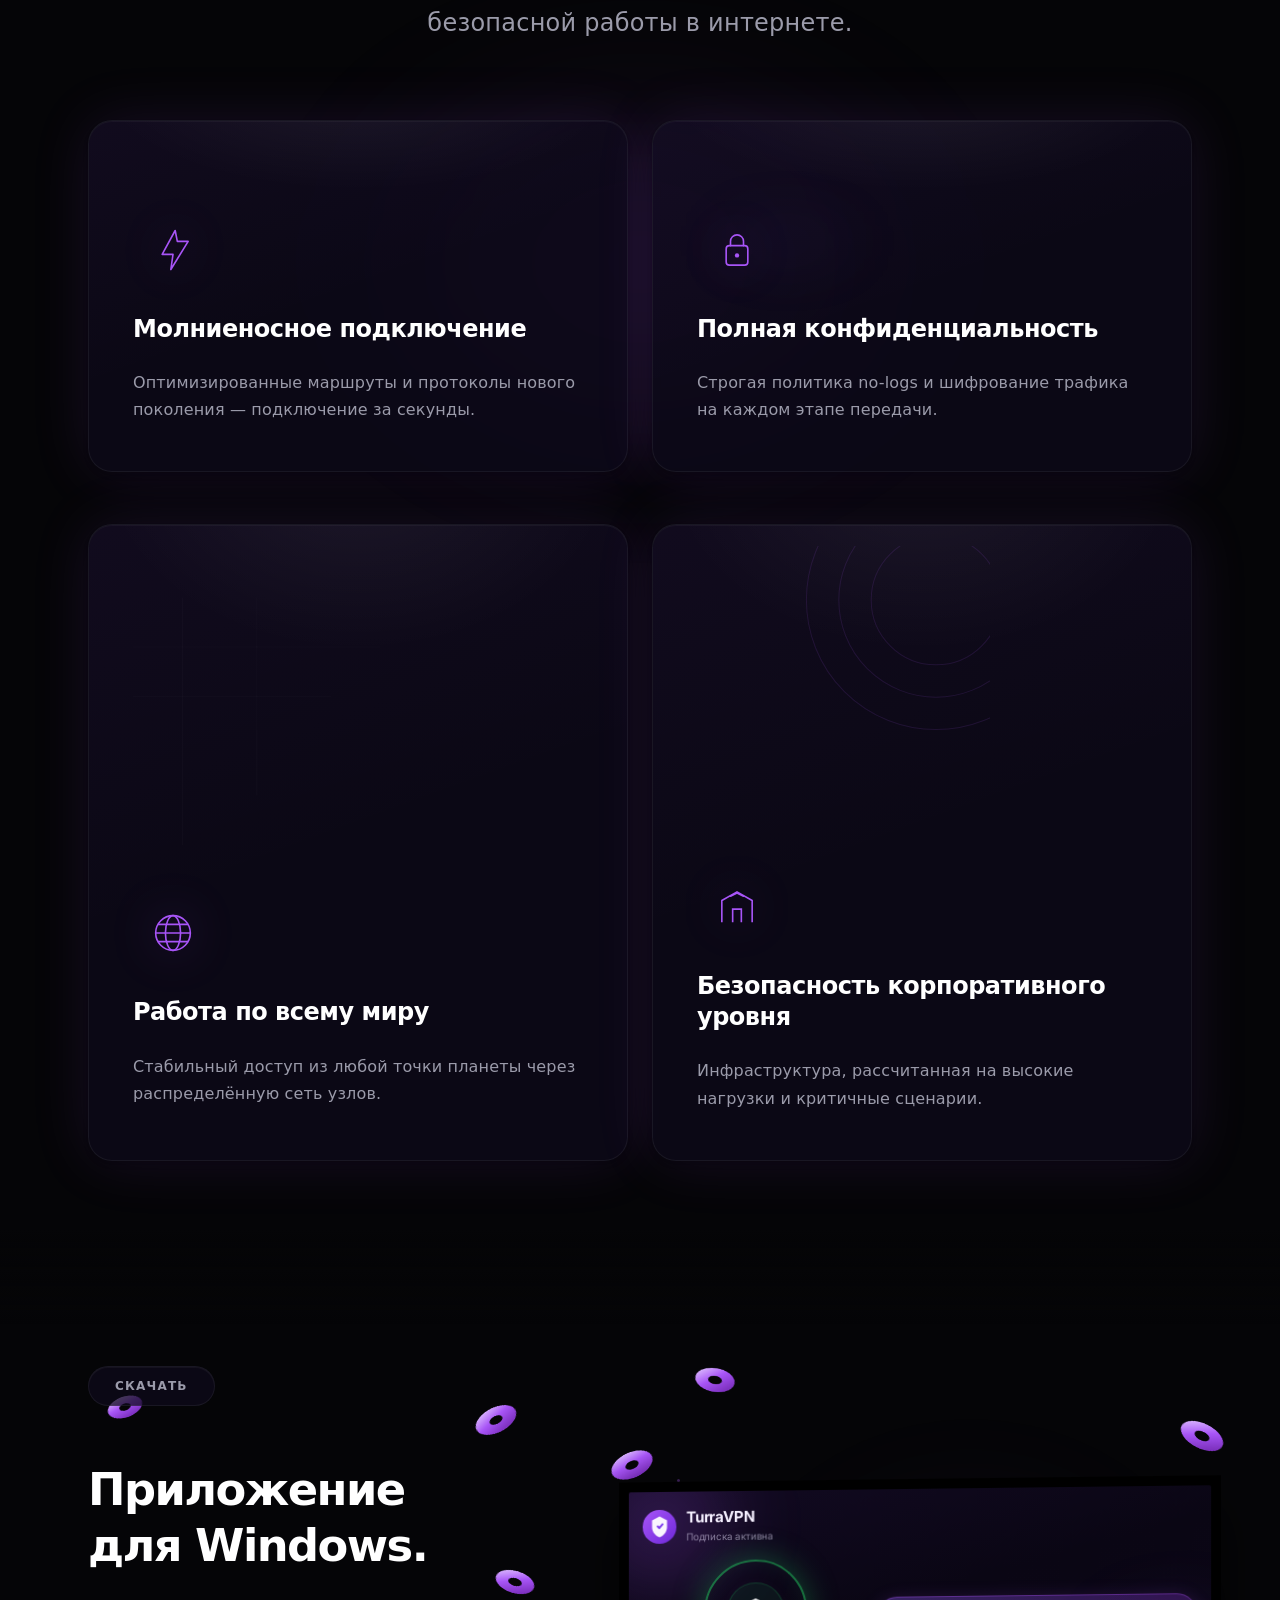
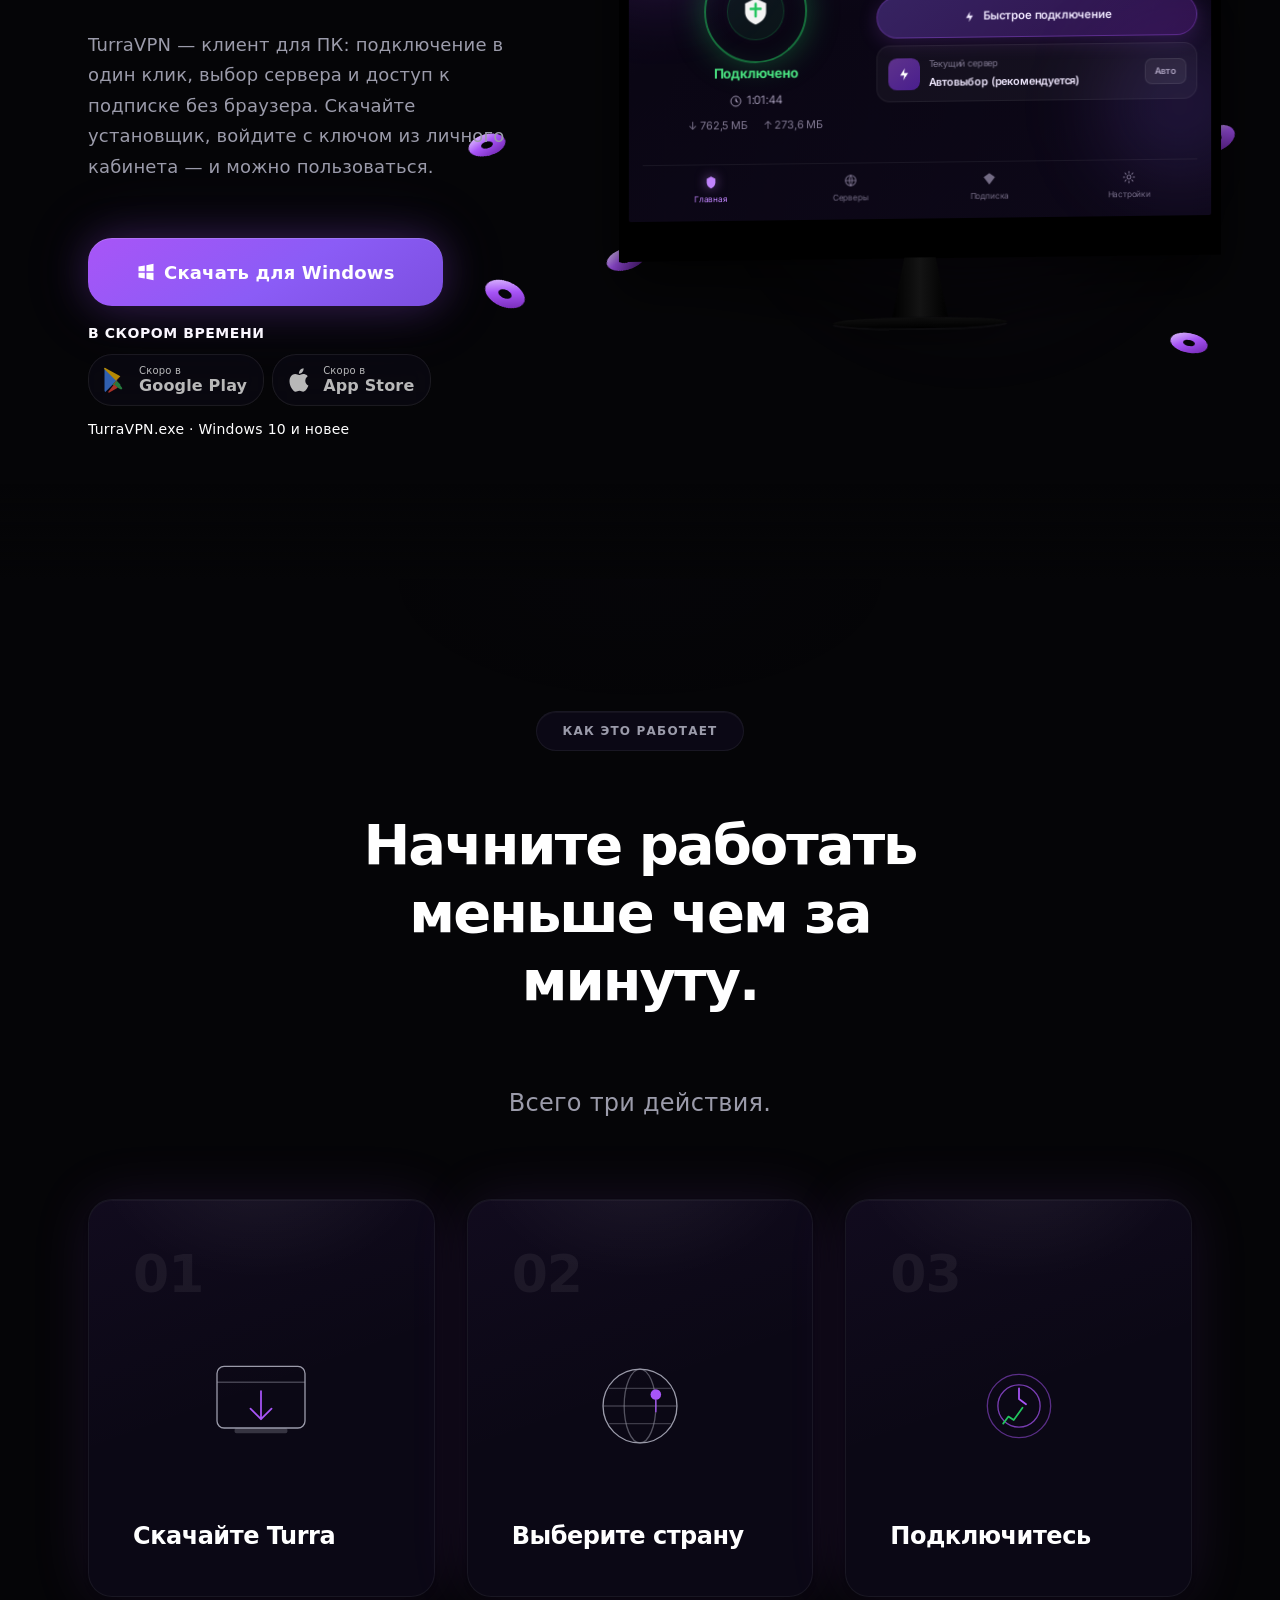
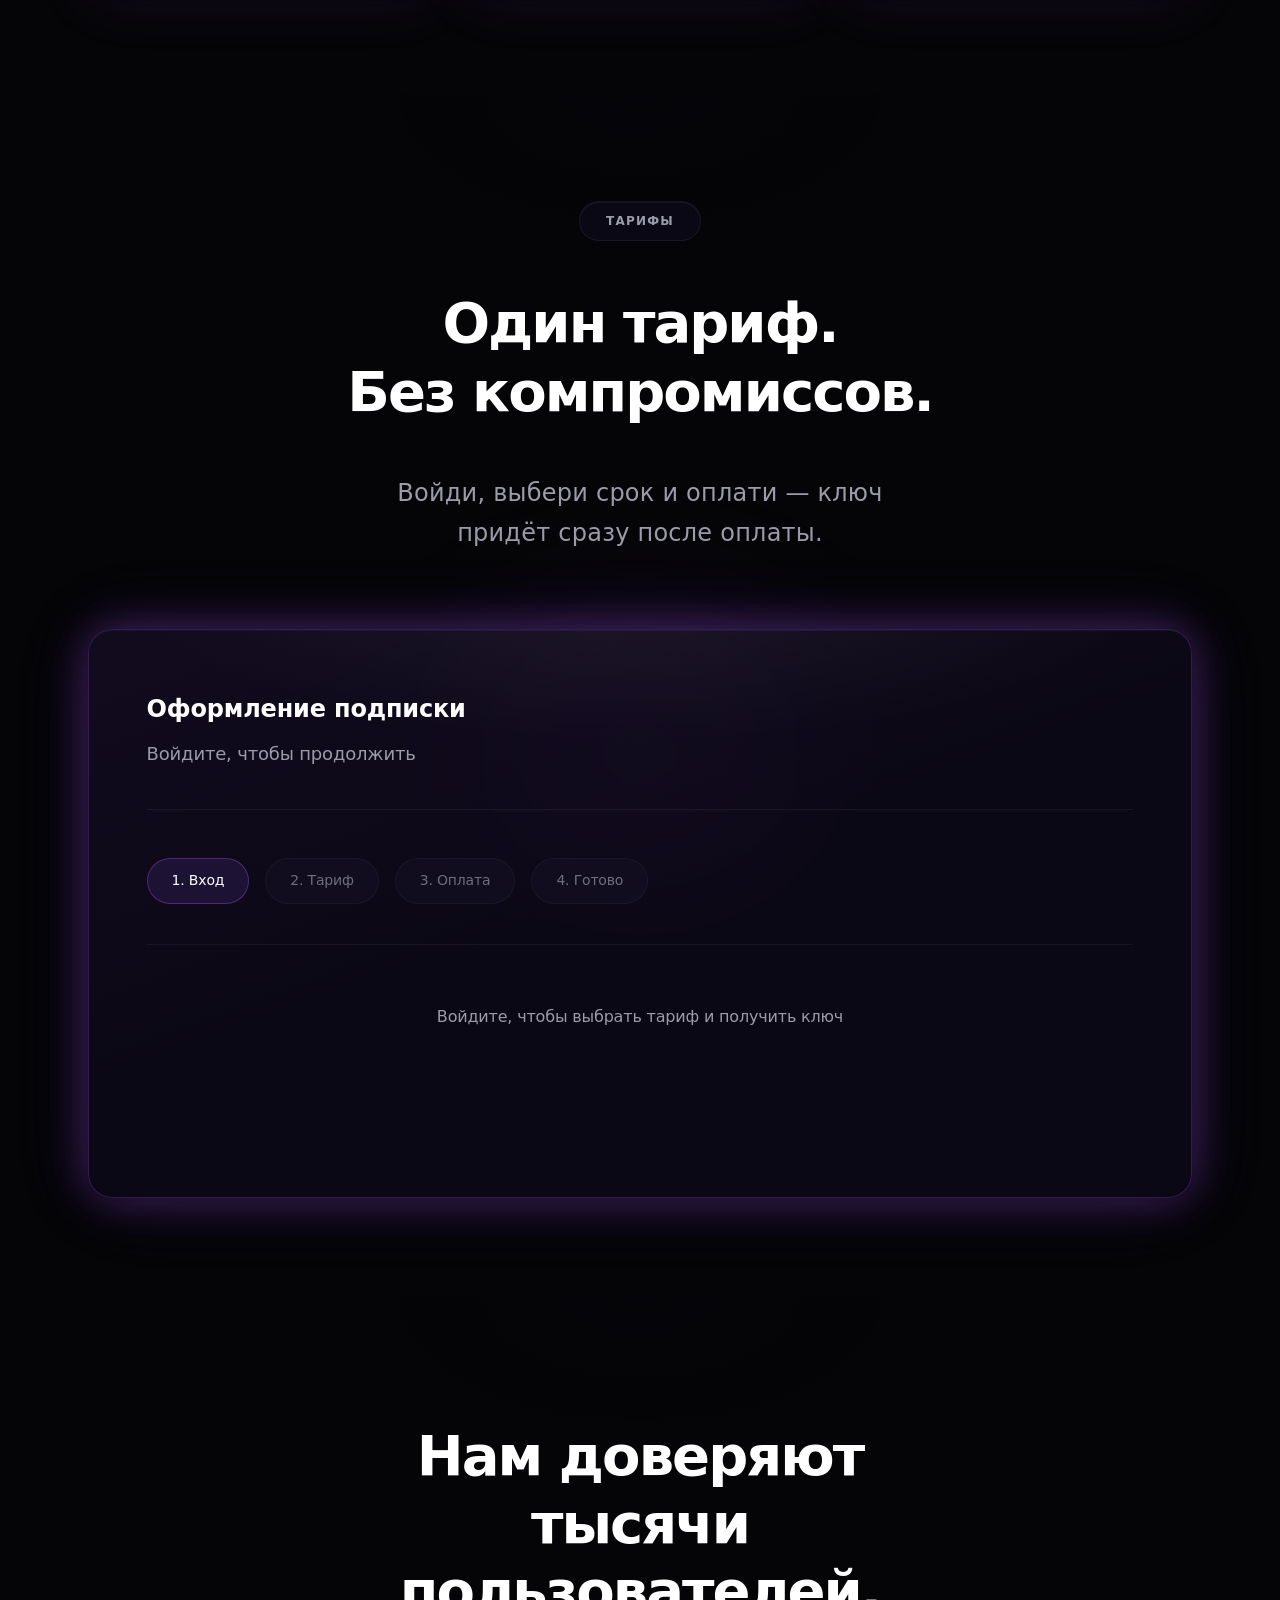
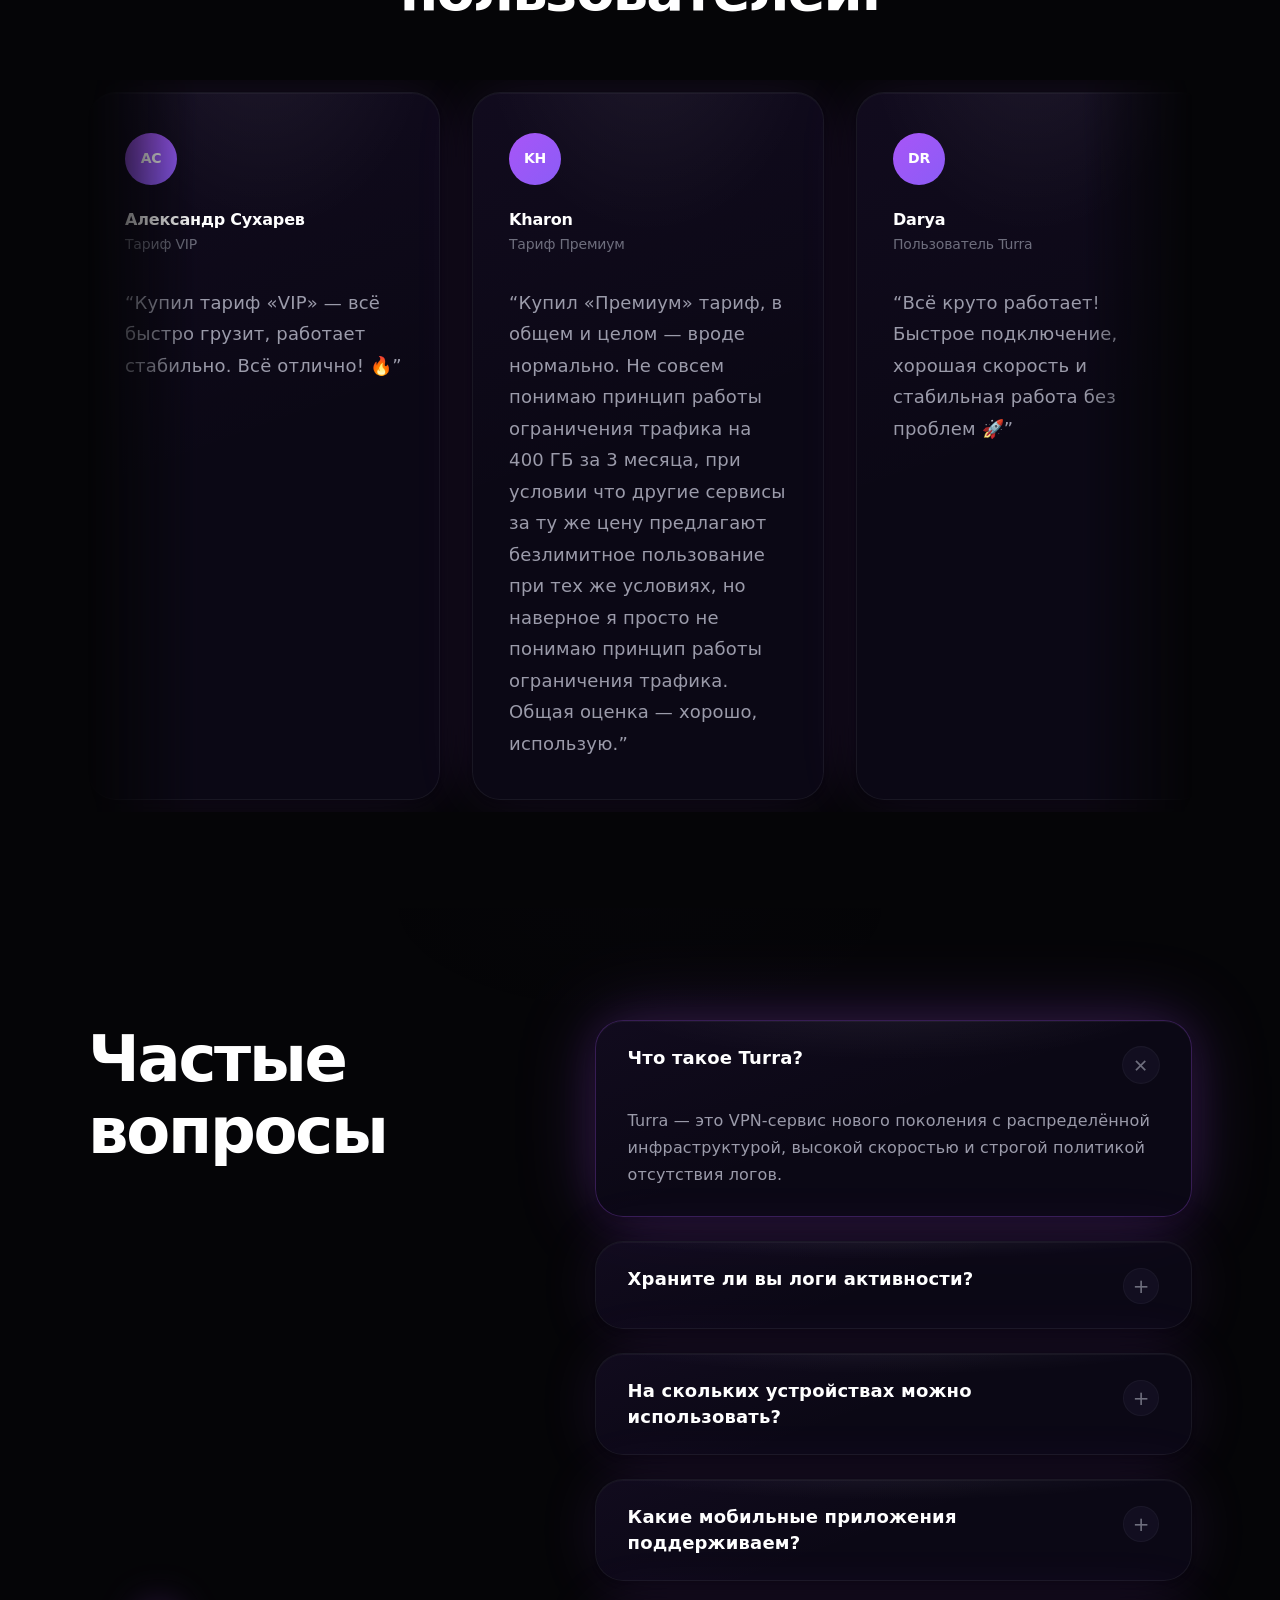
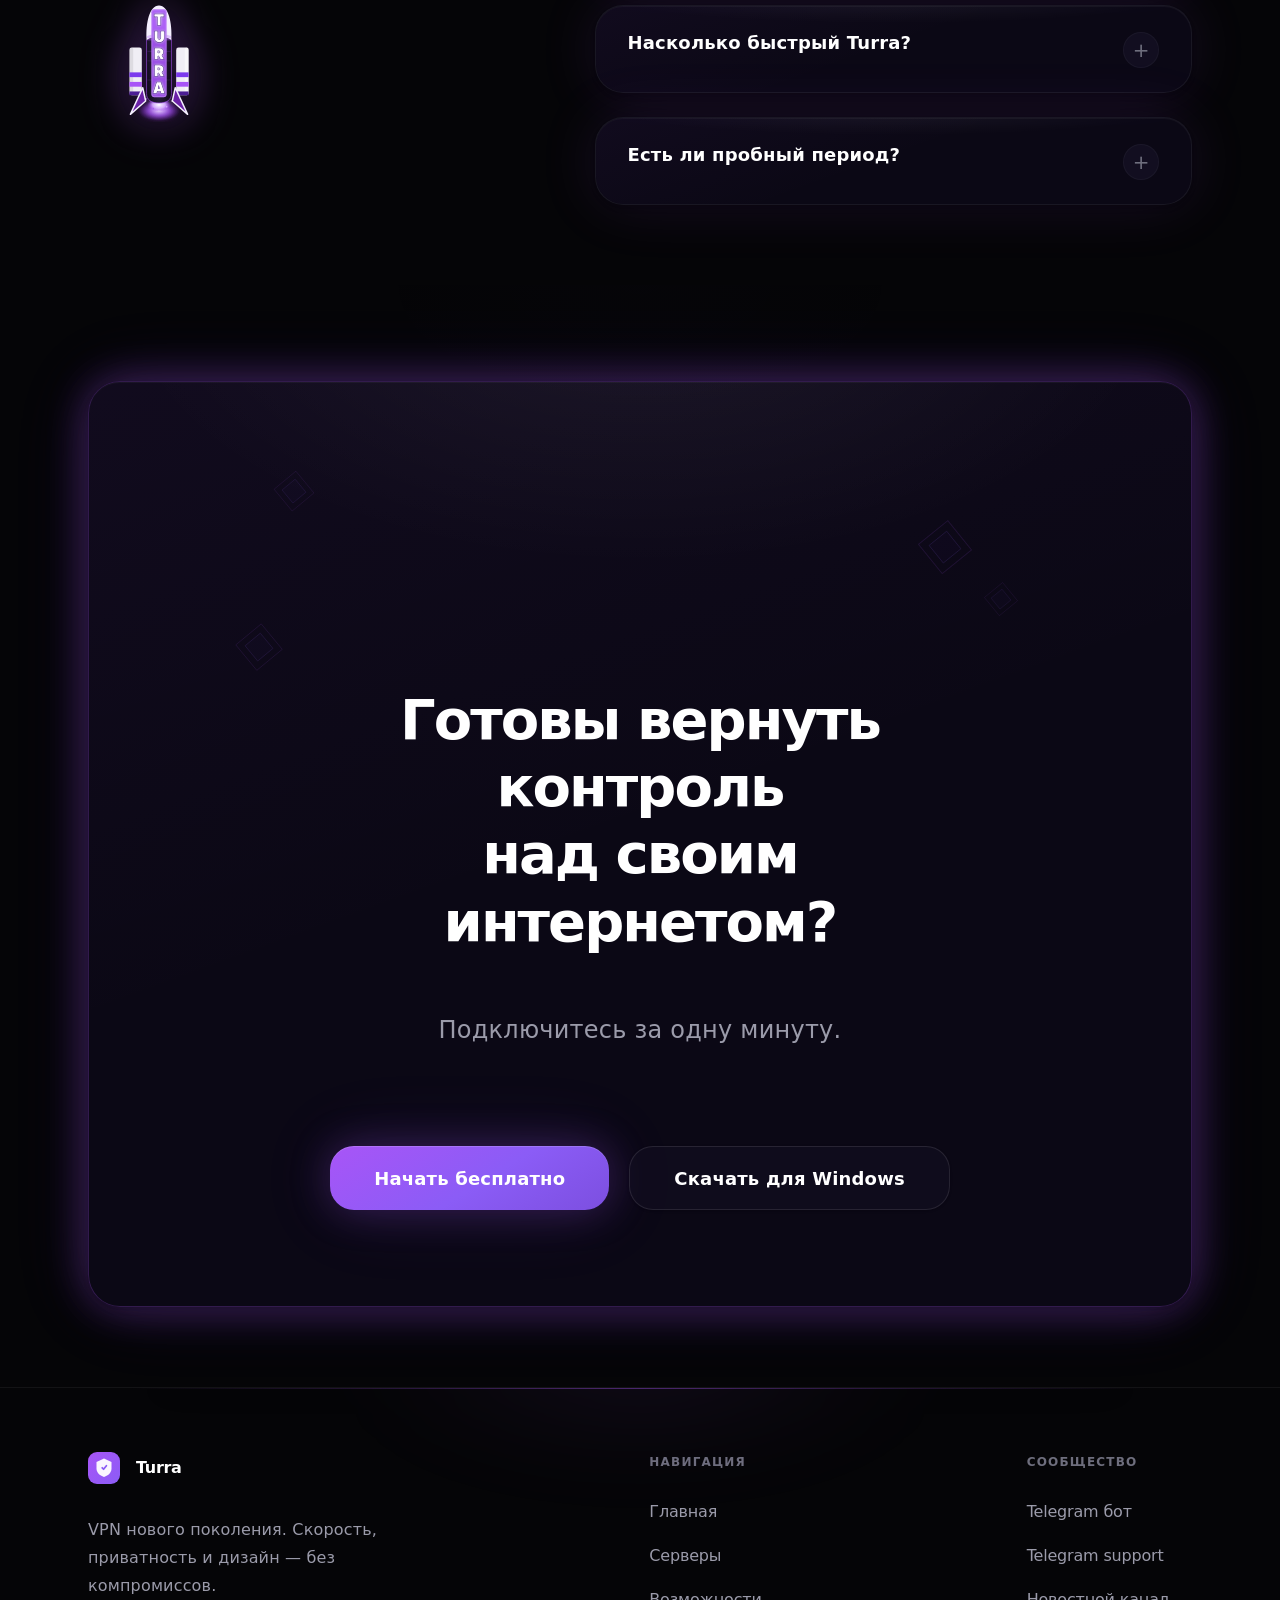
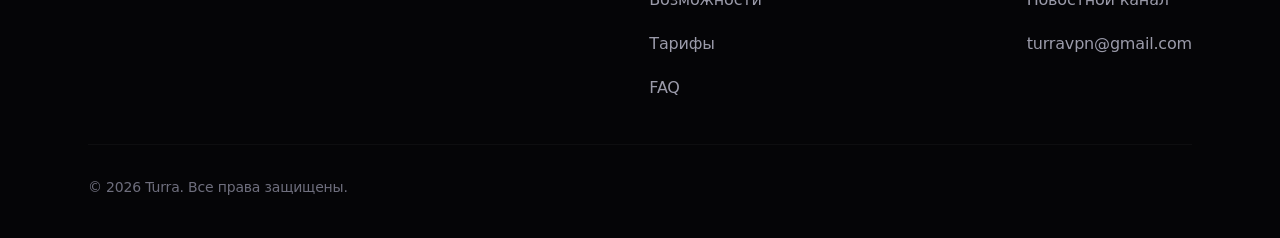
==== commit d2ba5790: "Add files via upload" ====
--- a/profile/index.html
+++ b/profile/index.html
@@ -15,7 +15,7 @@
       href="https://fonts.googleapis.com/css2?family=Inter:wght@400;500;600;700&display=swap"
       rel="stylesheet"
     />
-    <link rel="stylesheet" href="/styles.css?v=14" />
+    <link rel="stylesheet" href="/styles.css?v=15" />
     <script src="/config.js"></script>
     <script src="/security.js"></script>
     <script src="/api.js?v=7"></script>
@@ -193,6 +193,8 @@
               </button>
             </div>
 
+            <div id="cabinet-setup-guide" class="cabinet-section hidden"></div>
+
             <p id="cabinet-msg" class="alert hidden" role="status"></p>
 
             <div class="cabinet-actions">
@@ -208,6 +210,7 @@
       </div>
     </main>
 
-    <script src="/profile.js?v=9"></script>
+    <script src="/setup-guide.js?v=1"></script>
+    <script src="/profile.js?v=10"></script>
   </body>
 </html>
--- a/styles.css
+++ b/styles.css
@@ -1761,6 +1761,146 @@
   padding-top: 4px;
 }
 
+.setup-guide {
+  display: flex;
+  flex-direction: column;
+  gap: 16px;
+  padding: 20px;
+  border-radius: 18px;
+  border: 1px solid rgba(139, 92, 246, 0.28);
+  background: rgba(0, 0, 0, 0.18);
+}
+
+.setup-guide__lead {
+  margin: 0;
+}
+
+.setup-guide__tabs {
+  display: flex;
+  flex-wrap: wrap;
+  gap: 8px;
+}
+
+.setup-guide__tab {
+  padding: 0.55rem 1rem;
+  border-radius: 999px;
+  border: 1px solid rgba(255, 255, 255, 0.1);
+  background: rgba(255, 255, 255, 0.04);
+  color: var(--muted);
+  font: inherit;
+  font-size: 0.875rem;
+  font-weight: 600;
+  cursor: pointer;
+  transition: border-color 0.2s, background 0.2s, color 0.2s;
+}
+
+.setup-guide__tab.is-active {
+  color: #fff;
+  border-color: rgba(139, 92, 246, 0.45);
+  background: rgba(139, 92, 246, 0.16);
+}
+
+.setup-guide__panel {
+  display: flex;
+  flex-direction: column;
+  gap: 14px;
+}
+
+.setup-guide__video-wrap {
+  position: relative;
+  overflow: hidden;
+  border-radius: 14px;
+  border: 1px solid rgba(255, 255, 255, 0.08);
+  background: #000;
+  aspect-ratio: 16 / 9;
+}
+
+.setup-guide__video {
+  display: block;
+  width: 100%;
+  height: 100%;
+  object-fit: contain;
+  background: #000;
+}
+
+.setup-guide__video-placeholder,
+.setup-guide__video-fallback {
+  display: flex;
+  flex-direction: column;
+  align-items: center;
+  justify-content: center;
+  gap: 12px;
+  min-height: 100%;
+  padding: 24px;
+  text-align: center;
+}
+
+.setup-guide__video-link {
+  color: #c4b5fd;
+  font-weight: 600;
+  text-decoration: none;
+}
+
+.setup-guide__video-link:hover {
+  text-decoration: underline;
+}
+
+.setup-guide__cards {
+  display: grid;
+  grid-template-columns: repeat(2, minmax(0, 1fr));
+  gap: 14px;
+}
+
+.setup-guide__card {
+  padding: 16px;
+  border-radius: 14px;
+  border: 1px solid rgba(255, 255, 255, 0.08);
+  background: rgba(0, 0, 0, 0.22);
+}
+
+.setup-guide__card-title {
+  margin: 0 0 10px;
+  font-size: 1rem;
+  font-weight: 700;
+}
+
+.setup-guide__steps {
+  margin: 0;
+  padding-left: 1.2rem;
+  display: grid;
+  gap: 10px;
+  font-size: 0.875rem;
+  line-height: 1.55;
+  color: var(--muted);
+}
+
+.setup-guide__steps strong {
+  color: #fff;
+}
+
+.setup-guide__store-link {
+  color: #c4b5fd;
+  font-weight: 600;
+  text-decoration: none;
+}
+
+.setup-guide__store-link:hover {
+  text-decoration: underline;
+}
+
+.setup-guide__note {
+  margin: 0;
+  font-size: 0.8125rem;
+  line-height: 1.5;
+  color: var(--muted);
+}
+
+@media (max-width: 640px) {
+  .setup-guide__cards {
+    grid-template-columns: 1fr;
+  }
+}
+
 .cabinet-actions {
   display: flex;
   flex-wrap: wrap;
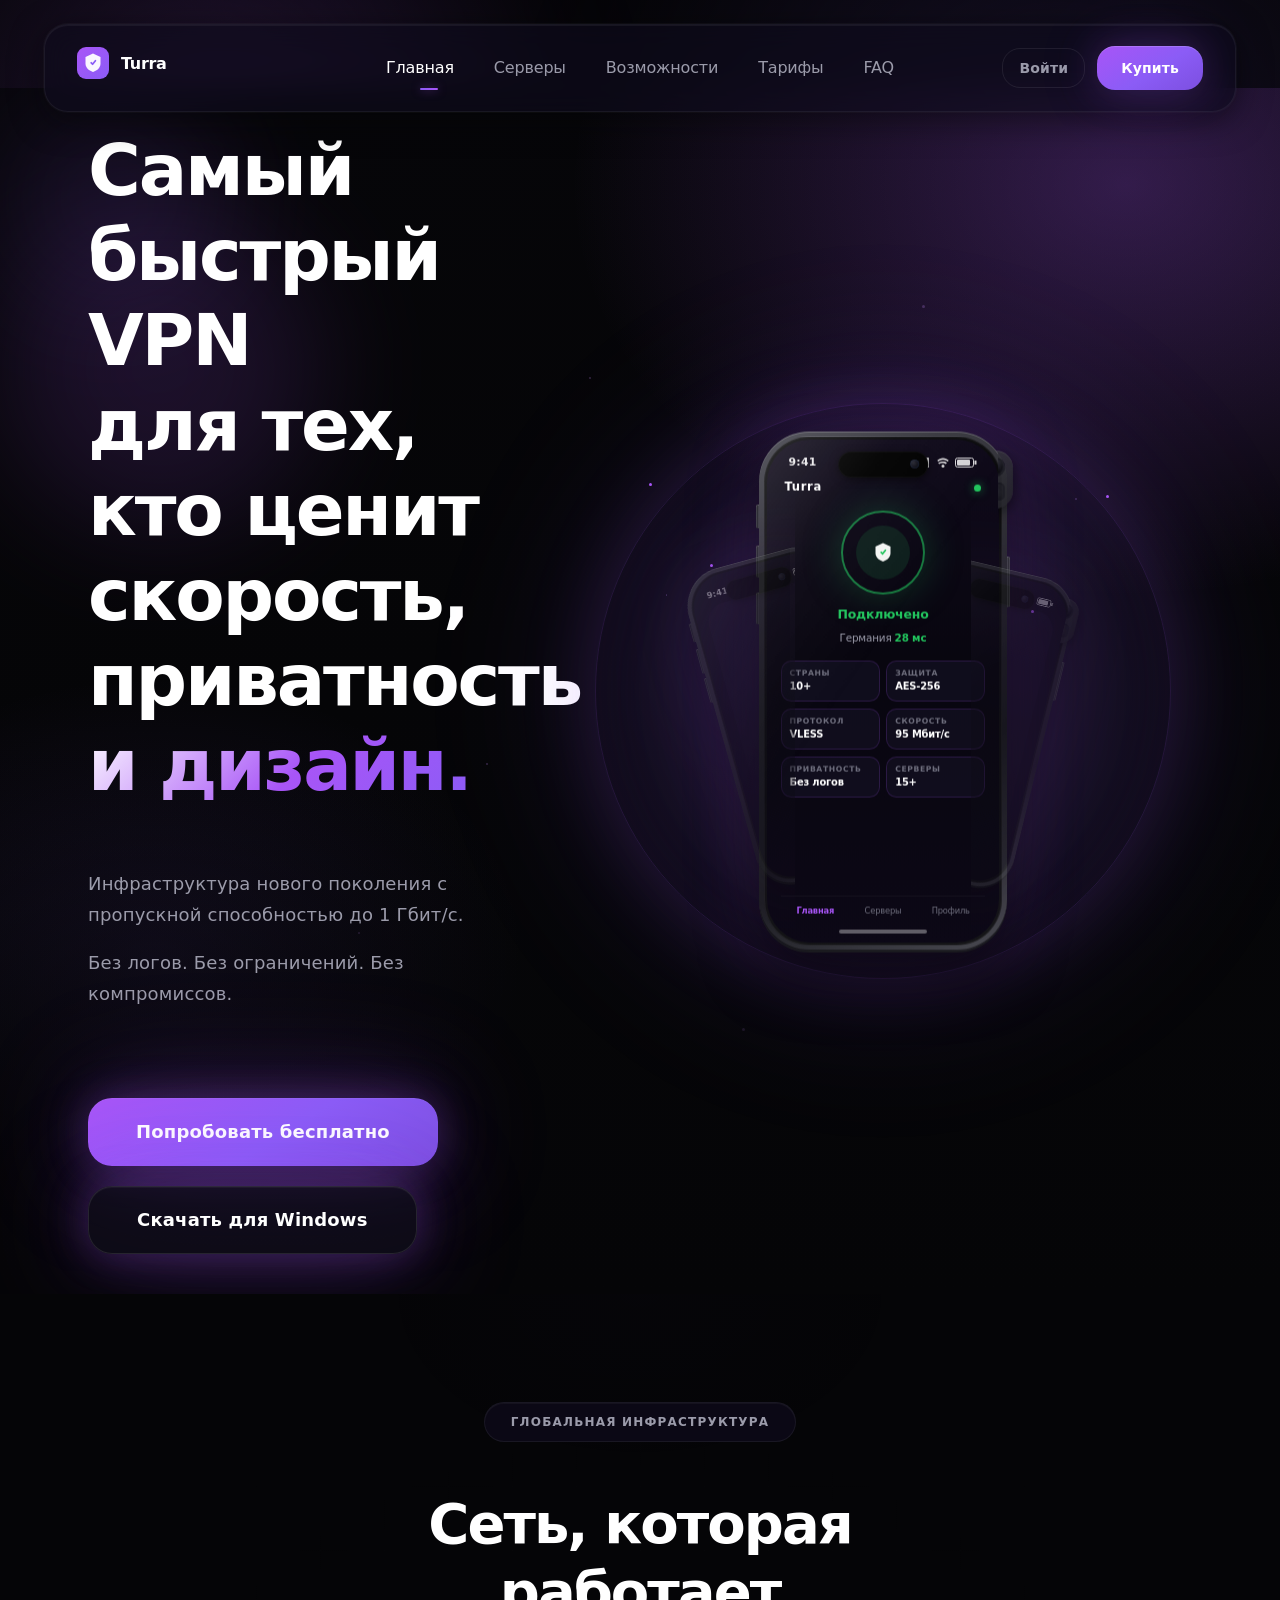
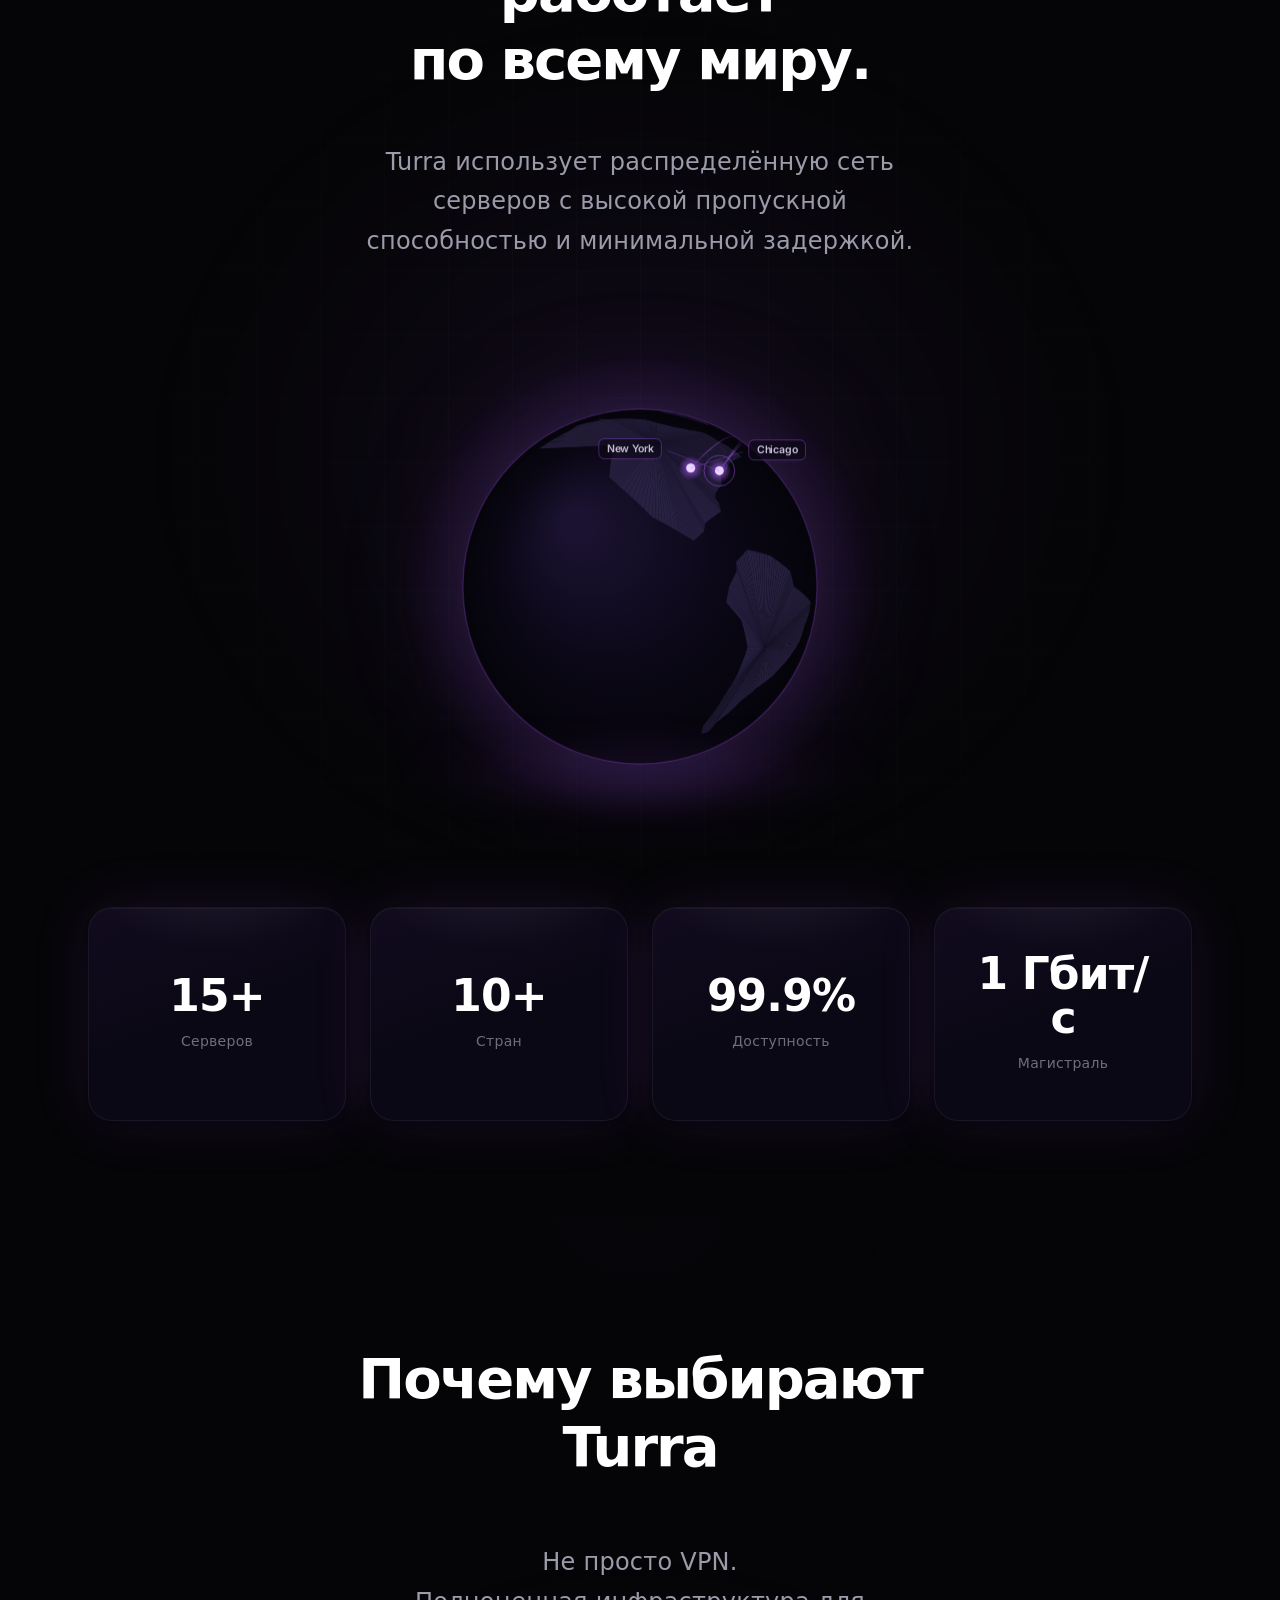
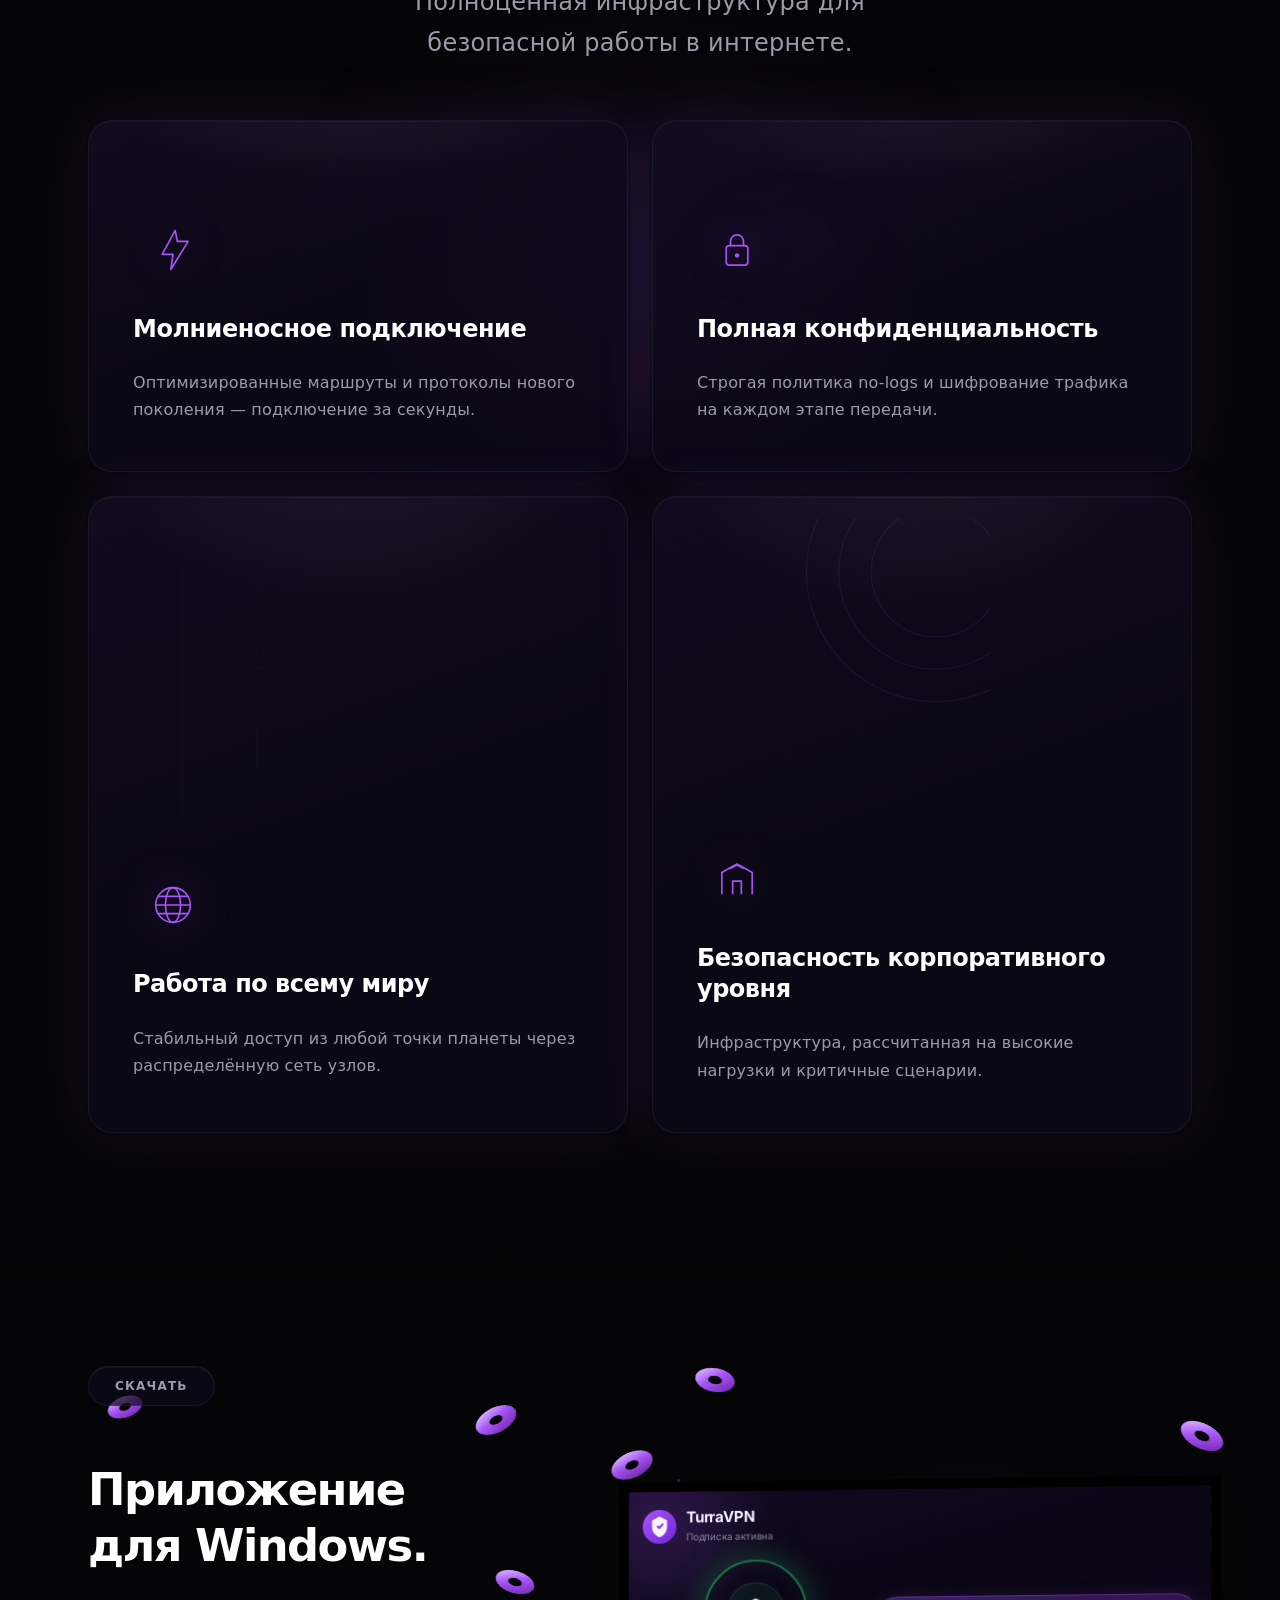
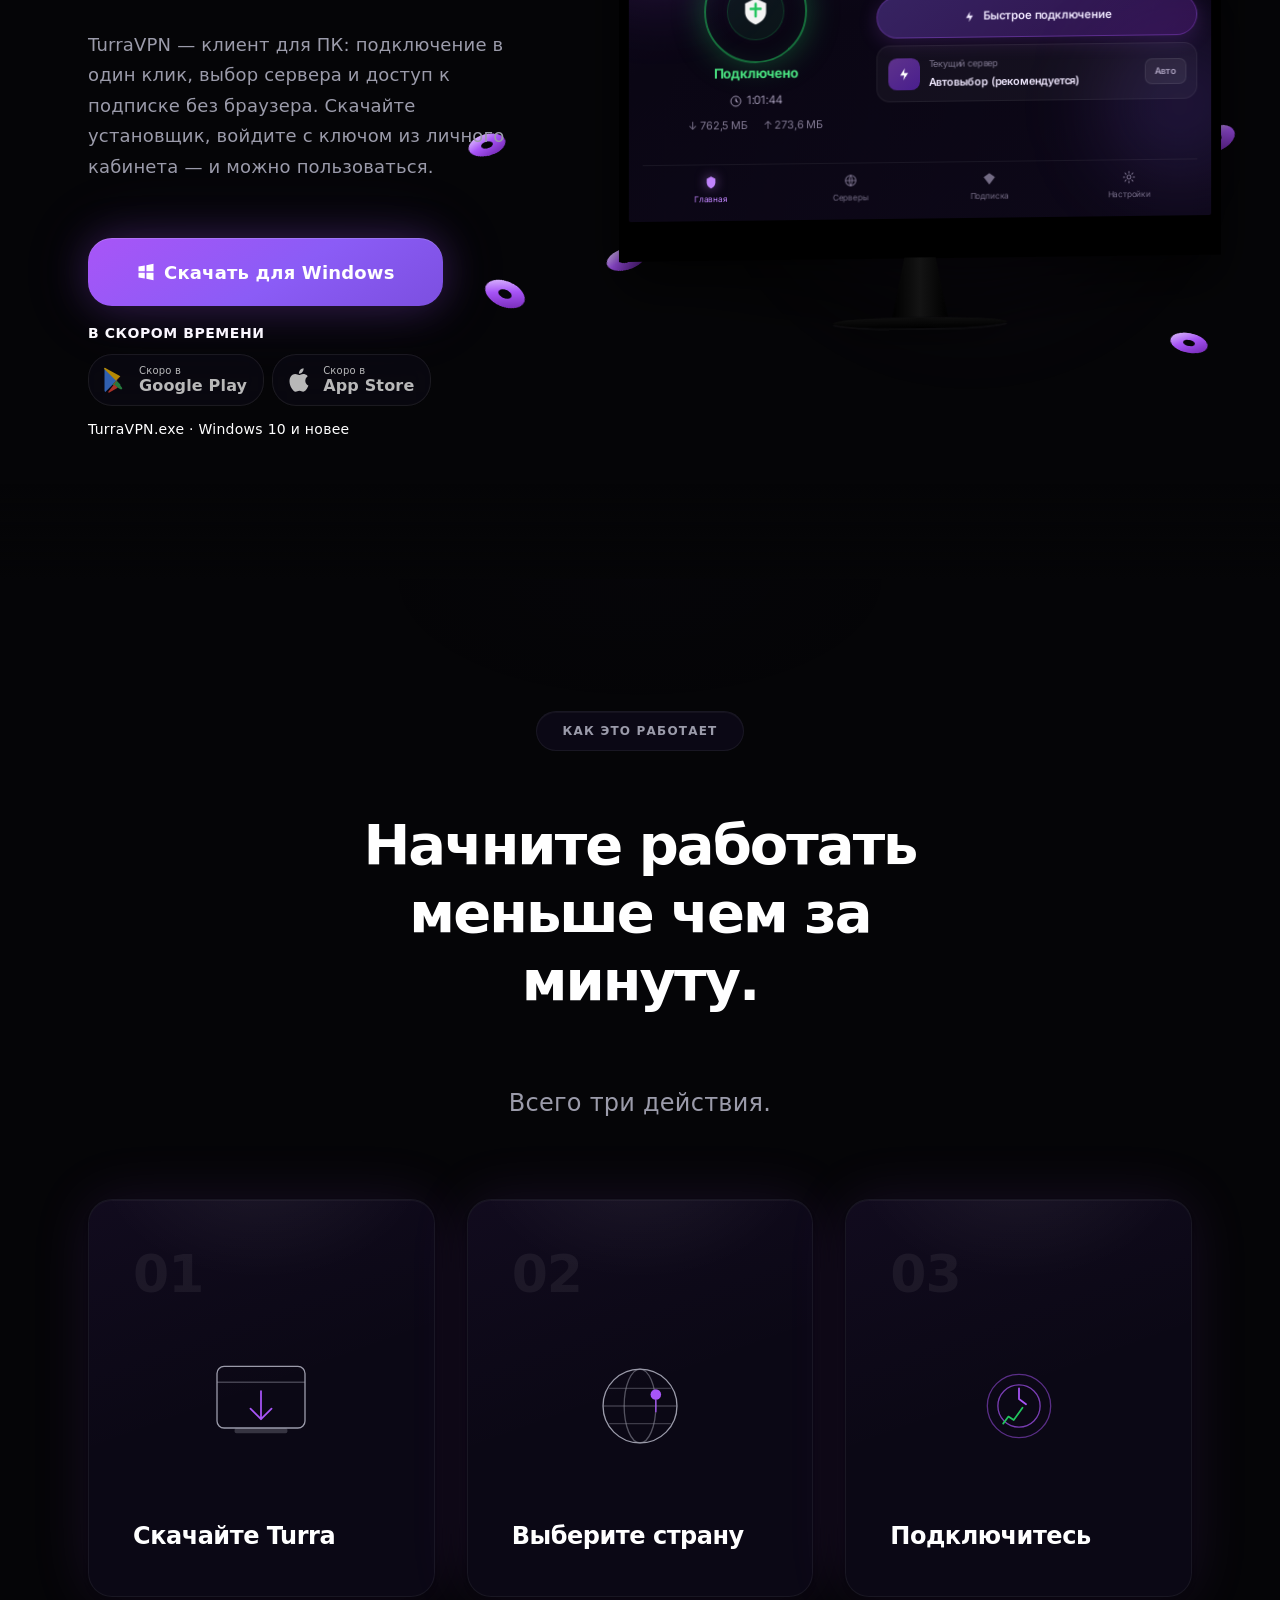
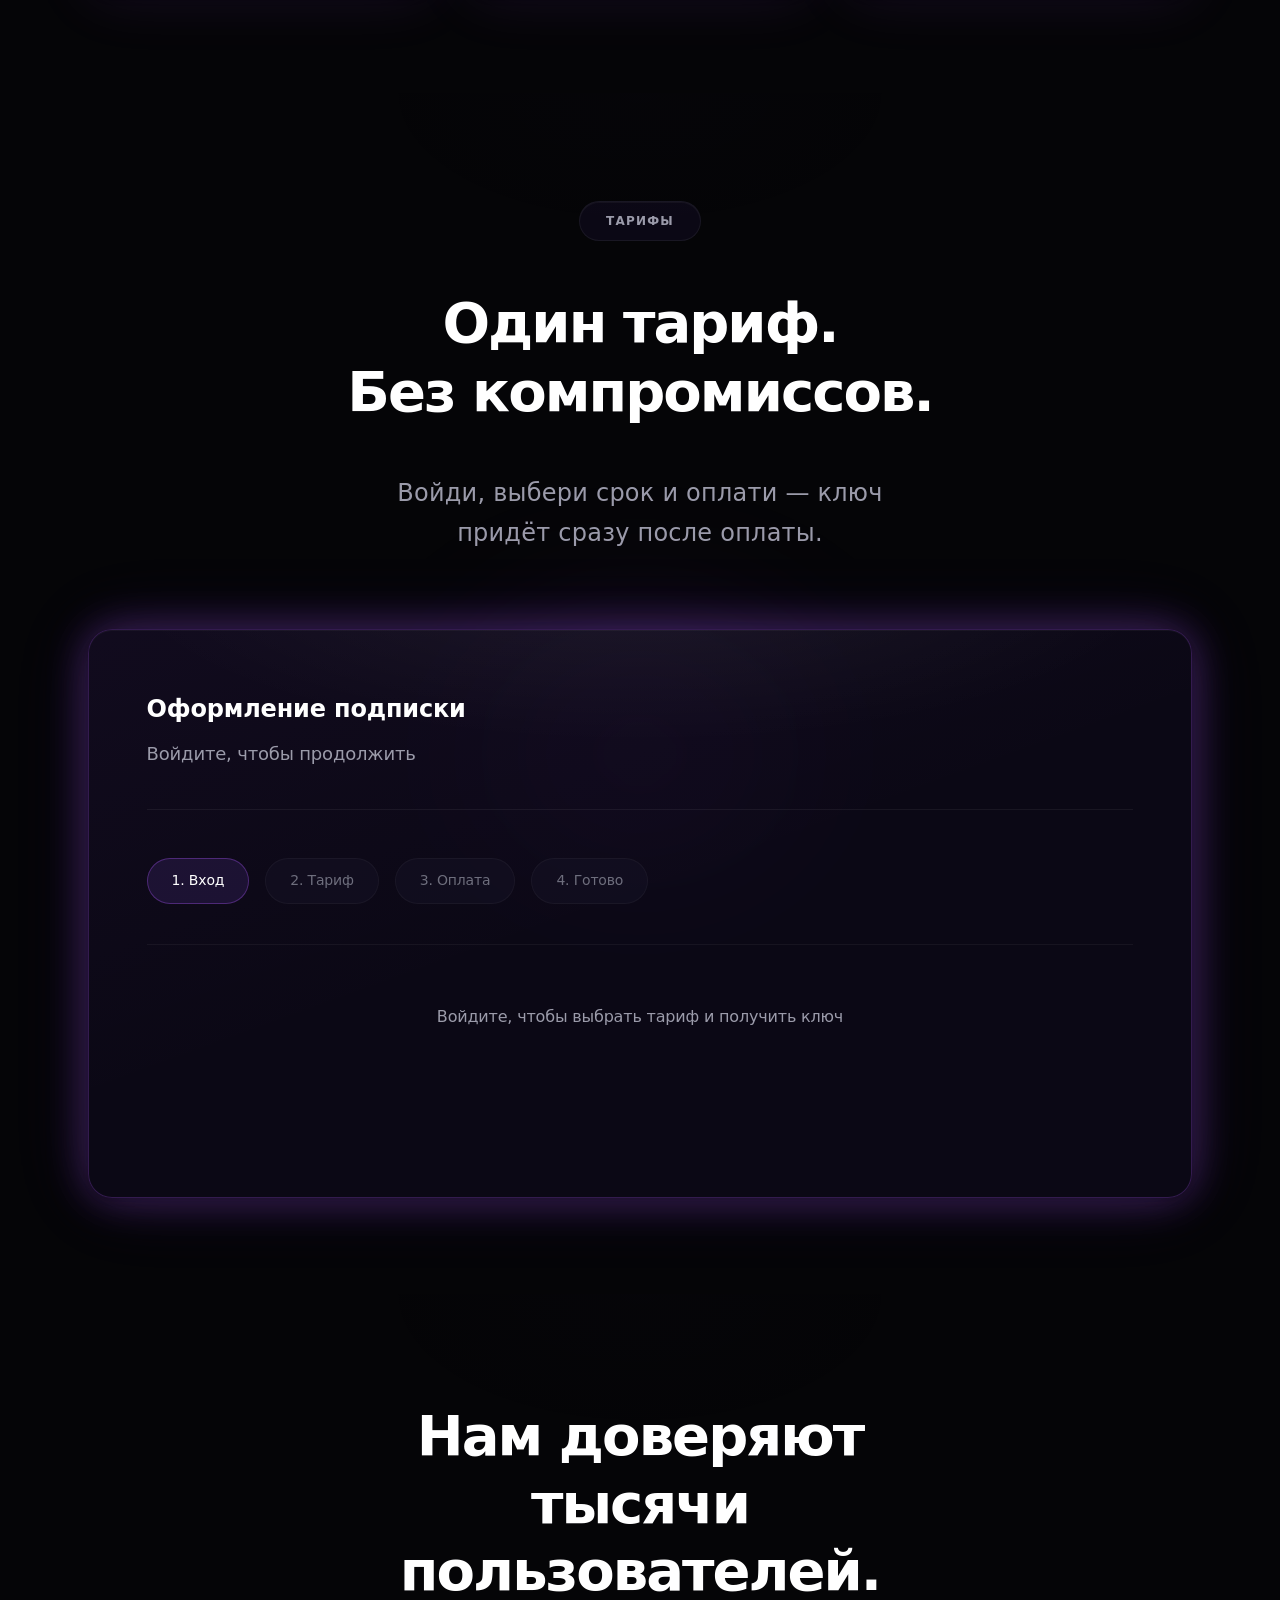
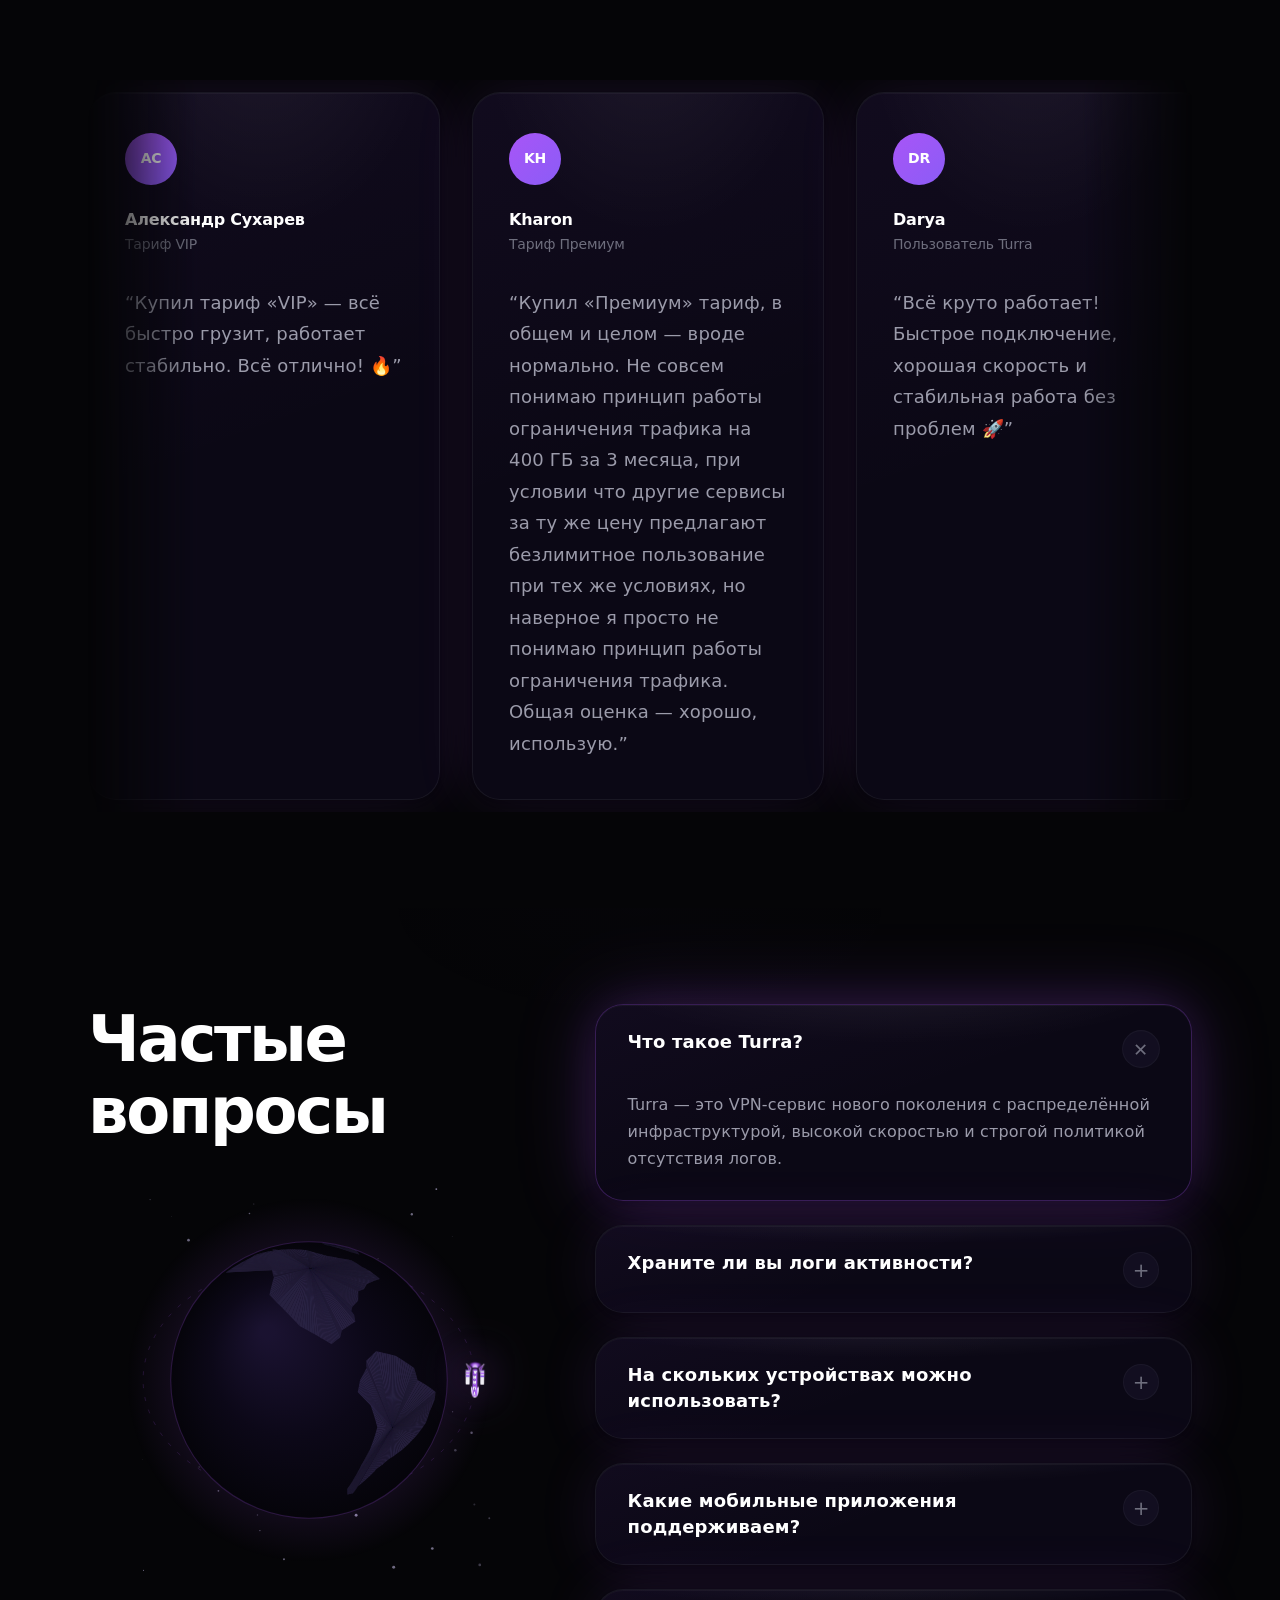
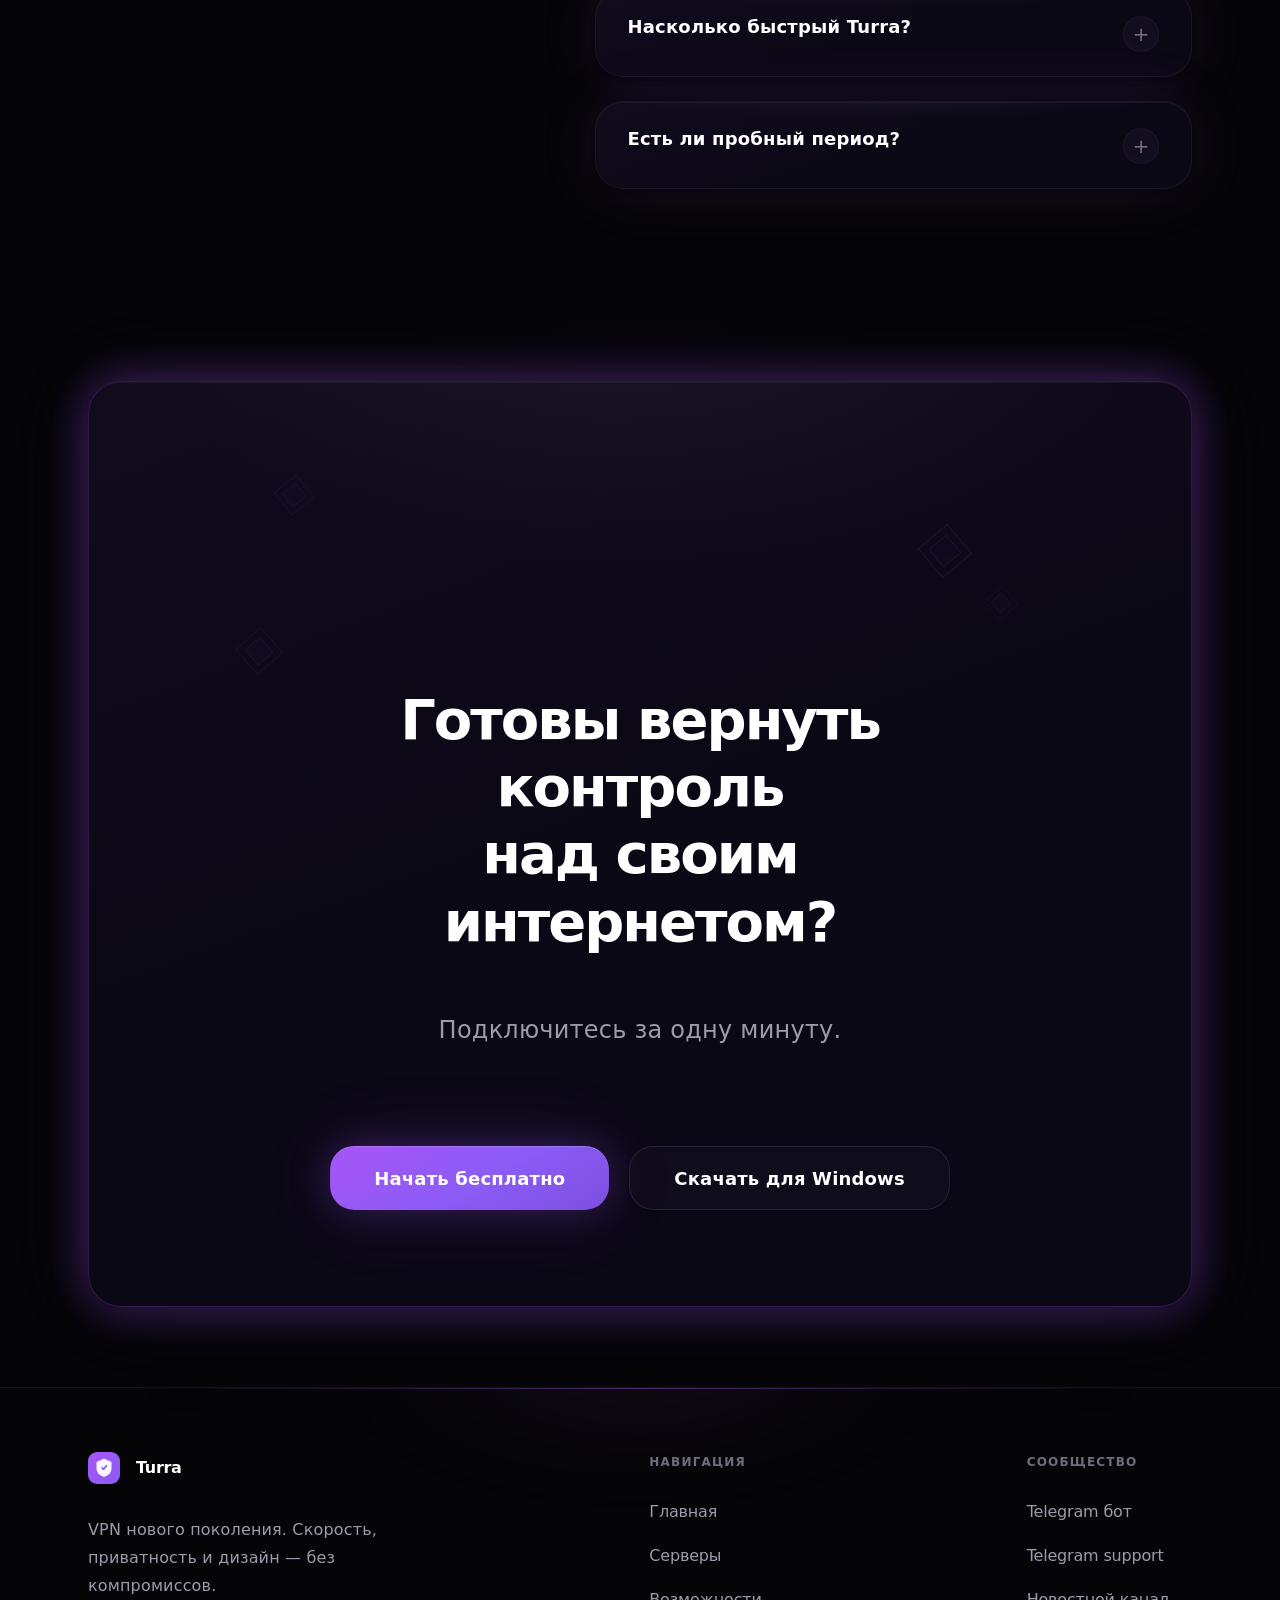
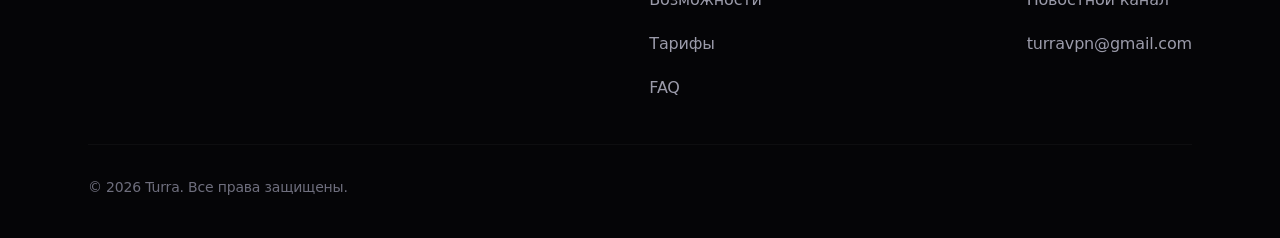
==== commit 6bae83e7: "Add files via upload" ====
--- a/profile/index.html
+++ b/profile/index.html
@@ -1,216 +1,216 @@
-<!doctype html>
-<html lang="ru">
-  <head>
-    <meta charset="UTF-8" />
-    <meta name="viewport" content="width=device-width, initial-scale=1.0" />
-    <meta name="theme-color" content="#050508" />
-    <meta http-equiv="Cache-Control" content="no-cache, no-store, must-revalidate" />
-    <meta http-equiv="Pragma" content="no-cache" />
-    <meta http-equiv="Expires" content="0" />
-    <link rel="icon" href="/assets/favicon.svg" type="image/svg+xml" />
-    <title>Turra — личный кабинет</title>
-    <link rel="preconnect" href="https://fonts.googleapis.com" />
-    <link rel="preconnect" href="https://fonts.gstatic.com" crossorigin />
-    <link
-      href="https://fonts.googleapis.com/css2?family=Inter:wght@400;500;600;700&display=swap"
-      rel="stylesheet"
-    />
-    <link rel="stylesheet" href="/styles.css?v=15" />
-    <script src="/config.js"></script>
-    <script src="/security.js"></script>
-    <script src="/api.js?v=7"></script>
-    <script src="/auth-common.js?v=2"></script>
-  </head>
-  <body>
-    <div class="bg-glow" aria-hidden="true"></div>
-
-    <header class="header">
-      <div class="wrap header__inner">
-        <a class="logo" href="/">
-          <img src="/assets/logo.svg" alt="" width="36" height="36" />
-          <span>Turra</span>
-        </a>
-        <nav class="nav" aria-label="Основное меню">
-          <a href="/">Главная</a>
-          <a href="/#servers">Серверы</a>
-          <a href="/#pricing">Тарифы</a>
-          <a id="link-support" href="#" target="_blank" rel="noopener noreferrer">Поддержка</a>
-        </nav>
-        <div class="header__actions">
-          <a class="btn btn--primary btn--sm" href="/?renew=1#pricing">Тарифы</a>
-        </div>
-      </div>
-    </header>
-
-    <main class="profile-page">
-      <div class="wrap">
-        <div id="profile-loading" class="profile-loading">
-          <div class="spinner"></div>
-          <p class="muted">Загрузка профиля…</p>
-        </div>
-
-        <div id="profile-content" class="hidden">
-          <div class="cabinet-card glass">
-            <div class="cabinet-card__head">
-              <div class="cabinet-user">
-                <div class="avatar cabinet-user__avatar" id="cabinet-avatar">?</div>
-                <div>
-                  <h1 class="h3 cabinet-user__name" id="cabinet-name">—</h1>
-                  <p class="muted small" id="cabinet-email"></p>
-                </div>
-              </div>
-              <button class="btn btn--ghost btn--sm" id="cabinet-logout" type="button">Выйти</button>
-            </div>
-
-            <div class="cabinet-stats">
-              <div class="cabinet-stat cabinet-stat--balance">
-                <span class="muted small">Баланс</span>
-                <strong id="cabinet-balance">—</strong>
-                <button class="btn btn--ghost btn--sm cabinet-stat__action" id="cabinet-balance-topup" type="button">
-                  Пополнить
-                </button>
-              </div>
-              <div class="cabinet-stat">
-                <span class="muted small">Подписка</span>
-                <strong id="cabinet-sub-status">—</strong>
-              </div>
-              <div class="cabinet-stat">
-                <span class="muted small">Действует до</span>
-                <strong id="cabinet-sub-expires">—</strong>
-              </div>
-            </div>
-
-            <div id="cabinet-topup" class="cabinet-section cabinet-section--highlight">
-              <h2 class="h3 section-title-sm">Пополнение баланса</h2>
-              <p class="muted small">
-                Средства зачисляются на баланс — ими можно оплатить тариф, докупку трафика и устройств.
-              </p>
-
-              <div class="cabinet-topup-amounts" id="cabinet-topup-amounts">
-                <button type="button" class="cabinet-topup-amount" data-rub="100">100 ₽</button>
-                <button type="button" class="cabinet-topup-amount" data-rub="300">300 ₽</button>
-                <button type="button" class="cabinet-topup-amount is-selected" data-rub="500">500 ₽</button>
-                <button type="button" class="cabinet-topup-amount" data-rub="1000">1000 ₽</button>
-              </div>
-
-              <label class="cabinet-topup-custom">
-                <span class="muted small">Другая сумма, ₽</span>
-                <input id="cabinet-topup-custom" type="number" min="10" step="10" placeholder="500" inputmode="numeric" />
-              </label>
-
-              <h3 class="cabinet-addon__title">Способ оплаты</h3>
-              <div id="cabinet-topup-methods" class="cabinet-topup-methods">
-                <p class="muted small">Загрузка…</p>
-              </div>
-              <div id="cabinet-topup-suboptions" class="cabinet-topup-suboptions hidden"></div>
-
-              <div id="cabinet-topup-actions">
-                <button class="btn btn--primary btn--wide" id="cabinet-topup-pay" type="button">
-                  Пополнить баланс
-                </button>
-              </div>
-
-              <div id="cabinet-topup-wait" class="cabinet-topup-wait hidden">
-                <div class="spinner"></div>
-                <p class="muted small" id="cabinet-topup-status">Ожидаем оплату…</p>
-                <button class="btn btn--secondary" id="cabinet-topup-open" type="button">
-                  Открыть страницу оплаты
-                </button>
-              </div>
-            </div>
-
-            <div id="cabinet-accounts" class="cabinet-section cabinet-section--highlight">
-              <h2 class="h3 section-title-sm">Способы входа</h2>
-              <p class="muted small">
-                Привяжите Яндекс, чтобы входить на сайт по почте — подписка и баланс останутся теми же,
-                что в Telegram-боте.
-              </p>
-              <div id="cabinet-linked-list" class="cabinet-linked-list">
-                <p class="muted small">Загрузка…</p>
-              </div>
-              <button type="button" class="cabinet-yandex-link" id="cabinet-link-yandex">
-                <span class="cabinet-yandex-link__icon" aria-hidden="true">Я</span>
-                <span>Привязать Яндекс</span>
-              </button>
-              <p id="cabinet-accounts-msg" class="muted small hidden"></p>
-            </div>
-
-            <div id="cabinet-usage" class="cabinet-section hidden">
-              <h2 class="h3 section-title-sm">Использование</h2>
-              <div class="cabinet-stats cabinet-stats--usage">
-                <div class="cabinet-stat">
-                  <span class="muted small">Трафик</span>
-                  <strong id="cabinet-traffic">—</strong>
-                </div>
-                <div class="cabinet-stat">
-                  <span class="muted small">Устройства</span>
-                  <strong id="cabinet-devices">—</strong>
-                </div>
-              </div>
-            </div>
-
-            <div id="cabinet-addons" class="cabinet-section cabinet-section--highlight hidden">
-              <h2 class="h3 section-title-sm">Докупка трафика и устройств</h2>
-              <p class="muted small">Расширьте подписку без смены тарифа. Оплата списывается с баланса.</p>
-
-              <div id="cabinet-traffic-block" class="cabinet-addon">
-                <h3 class="cabinet-addon__title">Трафик</h3>
-                <div id="cabinet-traffic-packages" class="cabinet-packages">
-                  <p class="muted small">Загрузка…</p>
-                </div>
-              </div>
-
-              <div id="cabinet-devices-block" class="cabinet-addon">
-                <h3 class="cabinet-addon__title">Устройства</h3>
-                <div class="cabinet-device-buy">
-                  <div class="cabinet-device-buy__controls">
-                    <button class="btn btn--ghost btn--sm" id="cabinet-dev-minus" type="button" aria-label="Меньше">−</button>
-                    <span id="cabinet-dev-count">1</span>
-                    <button class="btn btn--ghost btn--sm" id="cabinet-dev-plus" type="button" aria-label="Больше">+</button>
-                  </div>
-                  <p class="muted small" id="cabinet-dev-price">—</p>
-                  <button class="btn btn--secondary" id="cabinet-dev-buy" type="button">Купить устройства</button>
-                </div>
-              </div>
-            </div>
-
-            <div id="cabinet-trial" class="cabinet-section hidden">
-              <h2 class="h3 section-title-sm">Пробный период</h2>
-              <p class="muted small" id="cabinet-trial-desc"></p>
-              <button class="btn btn--primary" id="cabinet-trial-btn" type="button">
-                Активировать trial
-              </button>
-            </div>
-
-            <div id="cabinet-key" class="cabinet-key hidden">
-              <h2 class="h3 section-title-sm">Ключ подключения</h2>
-              <div class="link-box">
-                <input id="cabinet-sub-link" type="text" readonly />
-                <button class="btn btn--ghost" id="cabinet-btn-copy" type="button">Копировать</button>
-              </div>
-              <button class="btn btn--primary btn--wide" id="cabinet-btn-open-app" type="button">
-                Открыть в приложении
-              </button>
-            </div>
-
-            <div id="cabinet-setup-guide" class="cabinet-section hidden"></div>
-
-            <p id="cabinet-msg" class="alert hidden" role="status"></p>
-
-            <div class="cabinet-actions">
-              <a class="btn btn--primary" id="cabinet-buy-renew" href="/?renew=1#pricing">
-                Купить или продлить
-              </a>
-              <a class="btn btn--ghost" href="/#download">Скачать приложение</a>
-            </div>
-          </div>
-        </div>
-
-        <p id="profile-error" class="alert hidden"></p>
-      </div>
-    </main>
-
-    <script src="/setup-guide.js?v=1"></script>
-    <script src="/profile.js?v=10"></script>
-  </body>
-</html>
+<!doctype html>
+<html lang="ru">
+  <head>
+    <meta charset="UTF-8" />
+    <meta name="viewport" content="width=device-width, initial-scale=1.0" />
+    <meta name="theme-color" content="#050508" />
+    <meta http-equiv="Cache-Control" content="no-cache, no-store, must-revalidate" />
+    <meta http-equiv="Pragma" content="no-cache" />
+    <meta http-equiv="Expires" content="0" />
+    <link rel="icon" href="/assets/favicon.svg" type="image/svg+xml" />
+    <title>Turra — личный кабинет</title>
+    <link rel="preconnect" href="https://fonts.googleapis.com" />
+    <link rel="preconnect" href="https://fonts.gstatic.com" crossorigin />
+    <link
+      href="https://fonts.googleapis.com/css2?family=Inter:wght@400;500;600;700&display=swap"
+      rel="stylesheet"
+    />
+    <link rel="stylesheet" href="/styles.css?v=15" />
+    <script src="/config.js"></script>
+    <script src="/security.js"></script>
+    <script src="/api.js?v=8"></script>
+    <script src="/auth-common.js?v=2"></script>
+  </head>
+  <body>
+    <div class="bg-glow" aria-hidden="true"></div>
+
+    <header class="header">
+      <div class="wrap header__inner">
+        <a class="logo" href="/">
+          <img src="/assets/logo.svg" alt="" width="36" height="36" />
+          <span>Turra</span>
+        </a>
+        <nav class="nav" aria-label="Основное меню">
+          <a href="/">Главная</a>
+          <a href="/#servers">Серверы</a>
+          <a href="/#pricing">Тарифы</a>
+          <a id="link-support" href="#" target="_blank" rel="noopener noreferrer">Поддержка</a>
+        </nav>
+        <div class="header__actions">
+          <a class="btn btn--primary btn--sm" href="/?renew=1#pricing">Тарифы</a>
+        </div>
+      </div>
+    </header>
+
+    <main class="profile-page">
+      <div class="wrap">
+        <div id="profile-loading" class="profile-loading">
+          <div class="spinner"></div>
+          <p class="muted">Загрузка профиля…</p>
+        </div>
+
+        <div id="profile-content" class="hidden">
+          <div class="cabinet-card glass">
+            <div class="cabinet-card__head">
+              <div class="cabinet-user">
+                <div class="avatar cabinet-user__avatar" id="cabinet-avatar">?</div>
+                <div>
+                  <h1 class="h3 cabinet-user__name" id="cabinet-name">—</h1>
+                  <p class="muted small" id="cabinet-email"></p>
+                </div>
+              </div>
+              <button class="btn btn--ghost btn--sm" id="cabinet-logout" type="button">Выйти</button>
+            </div>
+
+            <div class="cabinet-stats">
+              <div class="cabinet-stat cabinet-stat--balance">
+                <span class="muted small">Баланс</span>
+                <strong id="cabinet-balance">—</strong>
+                <button class="btn btn--ghost btn--sm cabinet-stat__action" id="cabinet-balance-topup" type="button">
+                  Пополнить
+                </button>
+              </div>
+              <div class="cabinet-stat">
+                <span class="muted small">Подписка</span>
+                <strong id="cabinet-sub-status">—</strong>
+              </div>
+              <div class="cabinet-stat">
+                <span class="muted small">Действует до</span>
+                <strong id="cabinet-sub-expires">—</strong>
+              </div>
+            </div>
+
+            <div id="cabinet-topup" class="cabinet-section cabinet-section--highlight">
+              <h2 class="h3 section-title-sm">Пополнение баланса</h2>
+              <p class="muted small">
+                Средства зачисляются на баланс — ими можно оплатить тариф, докупку трафика и устройств.
+              </p>
+
+              <div class="cabinet-topup-amounts" id="cabinet-topup-amounts">
+                <button type="button" class="cabinet-topup-amount" data-rub="100">100 ₽</button>
+                <button type="button" class="cabinet-topup-amount" data-rub="300">300 ₽</button>
+                <button type="button" class="cabinet-topup-amount is-selected" data-rub="500">500 ₽</button>
+                <button type="button" class="cabinet-topup-amount" data-rub="1000">1000 ₽</button>
+              </div>
+
+              <label class="cabinet-topup-custom">
+                <span class="muted small">Другая сумма, ₽</span>
+                <input id="cabinet-topup-custom" type="number" min="10" step="10" placeholder="500" inputmode="numeric" />
+              </label>
+
+              <h3 class="cabinet-addon__title">Способ оплаты</h3>
+              <div id="cabinet-topup-methods" class="cabinet-topup-methods">
+                <p class="muted small">Загрузка…</p>
+              </div>
+              <div id="cabinet-topup-suboptions" class="cabinet-topup-suboptions hidden"></div>
+
+              <div id="cabinet-topup-actions">
+                <button class="btn btn--primary btn--wide" id="cabinet-topup-pay" type="button">
+                  Пополнить баланс
+                </button>
+              </div>
+
+              <div id="cabinet-topup-wait" class="cabinet-topup-wait hidden">
+                <div class="spinner"></div>
+                <p class="muted small" id="cabinet-topup-status">Ожидаем оплату…</p>
+                <button class="btn btn--secondary" id="cabinet-topup-open" type="button">
+                  Открыть страницу оплаты
+                </button>
+              </div>
+            </div>
+
+            <div id="cabinet-accounts" class="cabinet-section cabinet-section--highlight">
+              <h2 class="h3 section-title-sm">Способы входа</h2>
+              <p class="muted small">
+                Привяжите Яндекс, чтобы входить на сайт по почте — подписка и баланс останутся теми же,
+                что в Telegram-боте.
+              </p>
+              <div id="cabinet-linked-list" class="cabinet-linked-list">
+                <p class="muted small">Загрузка…</p>
+              </div>
+              <button type="button" class="cabinet-yandex-link" id="cabinet-link-yandex">
+                <span class="cabinet-yandex-link__icon" aria-hidden="true">Я</span>
+                <span>Привязать Яндекс</span>
+              </button>
+              <p id="cabinet-accounts-msg" class="muted small hidden"></p>
+            </div>
+
+            <div id="cabinet-usage" class="cabinet-section hidden">
+              <h2 class="h3 section-title-sm">Использование</h2>
+              <div class="cabinet-stats cabinet-stats--usage">
+                <div class="cabinet-stat">
+                  <span class="muted small">Трафик</span>
+                  <strong id="cabinet-traffic">—</strong>
+                </div>
+                <div class="cabinet-stat">
+                  <span class="muted small">Устройства</span>
+                  <strong id="cabinet-devices">—</strong>
+                </div>
+              </div>
+            </div>
+
+            <div id="cabinet-addons" class="cabinet-section cabinet-section--highlight hidden">
+              <h2 class="h3 section-title-sm">Докупка трафика и устройств</h2>
+              <p class="muted small">Расширьте подписку без смены тарифа. Оплата списывается с баланса.</p>
+
+              <div id="cabinet-traffic-block" class="cabinet-addon">
+                <h3 class="cabinet-addon__title">Трафик</h3>
+                <div id="cabinet-traffic-packages" class="cabinet-packages">
+                  <p class="muted small">Загрузка…</p>
+                </div>
+              </div>
+
+              <div id="cabinet-devices-block" class="cabinet-addon">
+                <h3 class="cabinet-addon__title">Устройства</h3>
+                <div class="cabinet-device-buy">
+                  <div class="cabinet-device-buy__controls">
+                    <button class="btn btn--ghost btn--sm" id="cabinet-dev-minus" type="button" aria-label="Меньше">−</button>
+                    <span id="cabinet-dev-count">1</span>
+                    <button class="btn btn--ghost btn--sm" id="cabinet-dev-plus" type="button" aria-label="Больше">+</button>
+                  </div>
+                  <p class="muted small" id="cabinet-dev-price">—</p>
+                  <button class="btn btn--secondary" id="cabinet-dev-buy" type="button">Купить устройства</button>
+                </div>
+              </div>
+            </div>
+
+            <div id="cabinet-trial" class="cabinet-section hidden">
+              <h2 class="h3 section-title-sm">Пробный период</h2>
+              <p class="muted small" id="cabinet-trial-desc"></p>
+              <button class="btn btn--primary" id="cabinet-trial-btn" type="button">
+                Активировать trial
+              </button>
+            </div>
+
+            <div id="cabinet-key" class="cabinet-key hidden">
+              <h2 class="h3 section-title-sm">Ключ подключения</h2>
+              <div class="link-box">
+                <input id="cabinet-sub-link" type="text" readonly />
+                <button class="btn btn--ghost" id="cabinet-btn-copy" type="button">Копировать</button>
+              </div>
+              <button class="btn btn--primary btn--wide" id="cabinet-btn-open-app" type="button">
+                Открыть в приложении
+              </button>
+            </div>
+
+            <div id="cabinet-setup-guide" class="cabinet-section hidden"></div>
+
+            <p id="cabinet-msg" class="alert hidden" role="status"></p>
+
+            <div class="cabinet-actions">
+              <a class="btn btn--primary" id="cabinet-buy-renew" href="/?renew=1#pricing">
+                Купить или продлить
+              </a>
+              <a class="btn btn--ghost" href="/#download">Скачать приложение</a>
+            </div>
+          </div>
+        </div>
+
+        <p id="profile-error" class="alert hidden"></p>
+      </div>
+    </main>
+
+    <script src="/setup-guide.js?v=3"></script>
+    <script src="/profile.js?v=10"></script>
+  </body>
+</html>
--- a/styles.css
+++ b/styles.css
@@ -1,2225 +1,2233 @@
-:root {
-  --bg: #050508;
-  --bg-elevated: rgba(26, 16, 51, 0.6);
-  --purple: #a855f7;
-  --purple-mid: #8b5cf6;
-  --purple-dark: #6d28d9;
-  --purple-glow: rgba(168, 85, 247, 0.45);
-  --text: #ffffff;
-  --muted: #94a3b8;
-  --border: rgba(168, 85, 247, 0.22);
-  --green: #22c55e;
-  --yellow: #eab308;
-  --red: #ef4444;
-  --radius: 20px;
-  --radius-xl: 24px;
-  --font: 'Inter', system-ui, sans-serif;
-  --glass: rgba(26, 16, 51, 0.55);
-  --glass-border: rgba(255, 255, 255, 0.1);
-  --container-max: 1280px;
-  --section-pad: 100px;
-  --header-h: 76px;
-}
-
-* {
-  box-sizing: border-box;
-}
-
-html {
-  scroll-behavior: smooth;
-}
-
-body {
-  margin: 0;
-  font-family: var(--font);
-  background: var(--bg);
-  color: var(--text);
-  line-height: 1.55;
-  -webkit-font-smoothing: antialiased;
-  overflow-x: hidden;
-}
-
-img {
-  max-width: 100%;
-  display: block;
-}
-
-a {
-  color: inherit;
-  text-decoration: none;
-}
-
-.wrap {
-  width: min(var(--container-max), calc(100% - 48px));
-  margin: 0 auto;
-}
-
-.hidden {
-  display: none !important;
-}
-
-.muted {
-  color: var(--muted);
-}
-
-.small {
-  font-size: 0.85rem;
-}
-
-.glass {
-  background: var(--glass);
-  backdrop-filter: blur(18px);
-  -webkit-backdrop-filter: blur(18px);
-  border: 1px solid var(--glass-border);
-}
-
-/* Background */
-.bg-glow {
-  position: fixed;
-  inset: 0;
-  z-index: 0;
-  pointer-events: none;
-  background:
-    radial-gradient(ellipse 55% 45% at 75% 15%, rgba(109, 40, 217, 0.35), transparent 60%),
-    radial-gradient(ellipse 45% 35% at 15% 75%, rgba(139, 92, 246, 0.15), transparent 55%),
-    var(--bg);
-}
-
-.bg-orb {
-  position: fixed;
-  border-radius: 50%;
-  filter: blur(80px);
-  pointer-events: none;
-  z-index: 0;
-}
-
-.bg-orb--1 {
-  width: 420px;
-  height: 420px;
-  top: -80px;
-  right: -60px;
-  background: rgba(124, 58, 237, 0.28);
-}
-
-.bg-orb--2 {
-  width: 320px;
-  height: 320px;
-  bottom: 10%;
-  left: -80px;
-  background: rgba(168, 85, 247, 0.15);
-}
-
-main,
-.header,
-.footer {
-  position: relative;
-  z-index: 1;
-}
-
-/* Typography */
-.h1 {
-  margin: 0 0 14px;
-  font-size: clamp(1.9rem, 4.5vw, 2.75rem);
-  font-weight: 800;
-  line-height: 1.12;
-  letter-spacing: -0.03em;
-}
-
-.h2 {
-  margin: 0 0 14px;
-  font-size: clamp(1.75rem, 3.5vw, 2.5rem);
-  font-weight: 800;
-  line-height: 1.15;
-  letter-spacing: -0.025em;
-}
-
-.h3 {
-  margin: 0;
-  font-size: 1.12rem;
-  font-weight: 700;
-}
-
-.section-title-sm {
-  margin: 0 0 16px;
-}
-
-.lead {
-  margin: 0;
-  color: var(--muted);
-  font-size: 1.02rem;
-  line-height: 1.7;
-  max-width: 540px;
-}
-
-.chip {
-  display: inline-block;
-  margin-bottom: 14px;
-  padding: 7px 14px;
-  border-radius: 999px;
-  font-size: 0.72rem;
-  font-weight: 600;
-  text-transform: uppercase;
-  letter-spacing: 0.07em;
-  color: #d8b4fe;
-  background: rgba(168, 85, 247, 0.12);
-  border: 1px solid var(--border);
-}
-
-/* Header */
-.header {
-  position: sticky;
-  top: 0;
-  z-index: 100;
-  border-bottom: 1px solid rgba(255, 255, 255, 0.05);
-  background: rgba(5, 5, 8, 0.78);
-  backdrop-filter: blur(20px);
-}
-
-.header__inner {
-  display: flex;
-  align-items: center;
-  justify-content: space-between;
-  height: var(--header-h);
-  gap: 16px;
-}
-
-.logo {
-  display: flex;
-  align-items: center;
-  gap: 10px;
-  font-weight: 700;
-  font-size: 1.08rem;
-}
-
-.nav {
-  display: flex;
-  gap: 30px;
-}
-
-.nav a {
-  color: var(--muted);
-  font-size: 0.92rem;
-  font-weight: 500;
-  transition: color 0.2s;
-}
-
-.nav a:hover {
-  color: var(--text);
-}
-
-.header__actions {
-  display: flex;
-  align-items: center;
-  gap: 18px;
-}
-
-.link-login {
-  color: var(--muted);
-  font-size: 0.92rem;
-  font-weight: 500;
-}
-
-.link-login:hover {
-  color: var(--text);
-}
-
-/* Buttons */
-.btn {
-  display: inline-flex;
-  align-items: center;
-  justify-content: center;
-  gap: 8px;
-  border: none;
-  border-radius: 14px;
-  padding: 14px 28px;
-  min-height: 52px;
-  font: inherit;
-  font-weight: 600;
-  font-size: 0.95rem;
-  cursor: pointer;
-  transition: transform 0.15s, box-shadow 0.2s, background 0.2s;
-  white-space: nowrap;
-}
-
-.btn:disabled {
-  opacity: 0.45;
-  cursor: not-allowed;
-}
-
-.btn:not(:disabled):hover {
-  transform: translateY(-2px);
-}
-
-.btn--sm {
-  padding: 10px 20px;
-  font-size: 0.86rem;
-  border-radius: 12px;
-}
-
-.btn--lg {
-  padding: 15px 28px;
-  font-size: 1rem;
-}
-
-.btn--wide {
-  width: 100%;
-}
-
-.btn--primary {
-  color: #fff;
-  background: linear-gradient(135deg, #b44aff 0%, #7c3aed 55%, #6d28d9 100%);
-  box-shadow:
-    0 0 0 1px rgba(255, 255, 255, 0.08) inset,
-    0 8px 32px var(--purple-glow),
-    0 0 48px rgba(168, 85, 247, 0.15);
-}
-
-.btn--primary:not(:disabled):hover {
-  box-shadow:
-    0 0 0 1px rgba(255, 255, 255, 0.12) inset,
-    0 12px 40px rgba(168, 85, 247, 0.55);
-}
-
-.btn--outline {
-  color: var(--text);
-  background: rgba(255, 255, 255, 0.02);
-  border: 1px solid var(--border);
-  box-shadow: 0 4px 20px rgba(0, 0, 0, 0.2);
-}
-
-.btn--ghost {
-  color: var(--muted);
-  background: rgba(255, 255, 255, 0.04);
-  border: 1px solid rgba(255, 255, 255, 0.08);
-}
-
-.win-icon {
-  font-size: 1.1rem;
-  opacity: 0.9;
-}
-
-/* Purchase top */
-.purchase-top {
-  padding: 40px 0 56px;
-}
-
-.purchase-top__head {
-  text-align: center;
-  margin-bottom: 36px;
-}
-
-.purchase-top__head .lead {
-  margin: 0 auto;
-}
-
-.purchase-card {
-  border-radius: var(--radius-xl);
-  padding: 32px;
-  box-shadow:
-    0 0 0 1px rgba(168, 85, 247, 0.12),
-    0 32px 80px rgba(0, 0, 0, 0.45);
-}
-
-/* Carousel */
-.carousel {
-  position: relative;
-  display: grid;
-  grid-template-columns: auto 1fr auto;
-  align-items: center;
-  gap: 12px;
-}
-
-.carousel__viewport {
-  overflow: hidden;
-  width: 100%;
-  padding: 12px 0 20px;
-}
-
-.carousel__track {
-  display: flex;
-  gap: 20px;
-  transition: transform 0.45s cubic-bezier(0.25, 0.8, 0.25, 1);
-  will-change: transform;
-}
-
-.carousel__slide {
-  flex: 0 0 min(300px, 85vw);
-  transition: transform 0.35s, opacity 0.35s;
-  opacity: 0.72;
-  transform: scale(0.94);
-}
-
-.carousel__slide.is-active {
-  opacity: 1;
-  transform: scale(1);
-}
-
-.carousel__slide .plan-card {
-  height: 100%;
-  min-height: 400px;
-}
-
-.carousel__btn {
-  width: 44px;
-  height: 44px;
-  border-radius: 50%;
-  border: 1px solid var(--glass-border);
-  background: var(--glass);
-  backdrop-filter: blur(12px);
-  color: var(--text);
-  font-size: 1.5rem;
-  line-height: 1;
-  cursor: pointer;
-  transition: background 0.2s, border-color 0.2s, opacity 0.2s;
-  flex-shrink: 0;
-}
-
-.carousel__btn:hover:not(:disabled) {
-  background: rgba(168, 85, 247, 0.2);
-  border-color: var(--border);
-}
-
-.carousel__btn:disabled {
-  opacity: 0.3;
-  cursor: not-allowed;
-}
-
-.carousel__dots {
-  grid-column: 1 / -1;
-  display: flex;
-  justify-content: center;
-  gap: 8px;
-  margin-top: 4px;
-}
-
-.carousel__dot {
-  width: 8px;
-  height: 8px;
-  border-radius: 50%;
-  border: none;
-  padding: 0;
-  background: rgba(255, 255, 255, 0.2);
-  cursor: pointer;
-  transition: background 0.2s, transform 0.2s;
-}
-
-.carousel__dot.is-active {
-  background: var(--purple);
-  transform: scale(1.25);
-}
-
-.carousel--checkout {
-  margin: 0 -8px;
-}
-
-.carousel--checkout .carousel__slide {
-  flex: 0 0 min(280px, 88vw);
-}
-
-/* Pricing showcase */
-.pricing-showcase__grid {
-  display: grid;
-  grid-template-columns: 0.9fr 1.1fr;
-  gap: 48px;
-  align-items: center;
-}
-
-.pricing-showcase__head .lead {
-  max-width: 400px;
-}
-
-.pricing-showcase__cta {
-  margin-top: 24px;
-}
-
-.plan-card--showcase .plan-select {
-  pointer-events: none;
-}
-
-.purchase-card__bar {
-  display: flex;
-  justify-content: space-between;
-  align-items: flex-start;
-  gap: 16px;
-  margin-bottom: 22px;
-}
-
-.steps {
-  display: flex;
-  flex-wrap: wrap;
-  gap: 8px;
-  margin-bottom: 28px;
-}
-
-.step {
-  padding: 8px 16px;
-  border-radius: 999px;
-  font-size: 0.8rem;
-  font-weight: 600;
-  color: var(--muted);
-  background: rgba(255, 255, 255, 0.03);
-  border: 1px solid rgba(255, 255, 255, 0.06);
-  transition: all 0.2s;
-}
-
-.step.active {
-  color: #fff;
-  background: rgba(168, 85, 247, 0.28);
-  border-color: var(--purple-mid);
-  box-shadow: 0 0 20px rgba(168, 85, 247, 0.2);
-}
-
-.step.done {
-  color: var(--green);
-  border-color: rgba(34, 197, 94, 0.35);
-}
-
-/* Plan cards (tariffs) */
-.plan-card {
-  position: relative;
-  display: flex;
-  flex-direction: column;
-  padding: 28px 24px 24px;
-  border-radius: var(--radius-xl);
-  transition: transform 0.2s, box-shadow 0.2s, border-color 0.2s;
-}
-
-.plan-card:hover {
-  transform: translateY(-4px);
-}
-
-.plan-card.selected {
-  border-color: var(--purple-mid);
-  box-shadow: 0 0 0 1px var(--purple-mid), 0 20px 50px rgba(168, 85, 247, 0.25);
-}
-
-.plan-card--featured {
-  border-color: rgba(168, 85, 247, 0.55);
-  box-shadow:
-    0 0 0 1px rgba(168, 85, 247, 0.4),
-    0 24px 60px rgba(168, 85, 247, 0.28);
-}
-
-.carousel__slide.is-active .plan-card--featured,
-.carousel__slide.is-active .plan-card {
-  border-color: rgba(168, 85, 247, 0.35);
-}
-
-.plan-badge {
-  position: absolute;
-  top: 16px;
-  right: 16px;
-  padding: 5px 10px;
-  border-radius: 999px;
-  font-size: 0.72rem;
-  font-weight: 700;
-  color: #fff;
-  background: linear-gradient(135deg, #a855f7, #7c3aed);
-}
-
-.plan-name {
-  margin: 0 0 10px;
-  font-size: 1.05rem;
-  font-weight: 700;
-}
-
-.plan-price {
-  margin-bottom: 18px;
-  font-size: 2rem;
-  font-weight: 800;
-  letter-spacing: -0.03em;
-  line-height: 1;
-}
-
-.plan-period {
-  font-size: 0.95rem;
-  font-weight: 500;
-  color: var(--muted);
-}
-
-.plan-features {
-  list-style: none;
-  margin: 0 0 16px;
-  padding: 0;
-  flex: 1;
-}
-
-.plan-features li {
-  position: relative;
-  padding: 7px 0 7px 22px;
-  font-size: 0.88rem;
-  color: var(--muted);
-}
-
-.plan-features li::before {
-  content: '✓';
-  position: absolute;
-  left: 0;
-  color: var(--purple-mid);
-  font-weight: 700;
-}
-
-.plan-card .period-list {
-  margin-bottom: 14px;
-}
-
-.plan-select {
-  margin-top: auto;
-}
-
-/* Hero */
-.hero {
-  padding: 32px 0 var(--section-pad);
-}
-
-.hero__grid {
-  display: grid;
-  grid-template-columns: 1fr 1fr;
-  gap: 48px;
-  align-items: center;
-}
-
-.hero__visual {
-  display: flex;
-  justify-content: center;
-  align-items: center;
-}
-
-.hero__img {
-  width: min(560px, 100%);
-  height: auto;
-  filter: drop-shadow(0 32px 80px rgba(124, 58, 237, 0.35));
-}
-
-.hero__title {
-  margin: 0 0 18px;
-  font-size: clamp(2.25rem, 5.5vw, 3.75rem);
-  font-weight: 800;
-  line-height: 1.08;
-  letter-spacing: -0.035em;
-}
-
-.hero__btns {
-  display: flex;
-  flex-wrap: wrap;
-  gap: 14px;
-  margin: 30px 0 28px;
-}
-
-.hero__pills {
-  display: flex;
-  flex-wrap: wrap;
-  gap: 22px;
-}
-
-.pill {
-  display: flex;
-  align-items: center;
-  gap: 8px;
-  font-size: 0.88rem;
-  color: var(--muted);
-}
-
-.pill__ico {
-  font-size: 1rem;
-}
-
-.hero__mock {
-  position: relative;
-  display: flex;
-  justify-content: center;
-  padding: 20px;
-}
-
-.mock-ring {
-  position: absolute;
-  width: 88%;
-  aspect-ratio: 1;
-  border-radius: 50%;
-  border: 2px solid rgba(168, 85, 247, 0.35);
-  box-shadow:
-    0 0 80px rgba(168, 85, 247, 0.25),
-    inset 0 0 50px rgba(168, 85, 247, 0.08);
-  animation: ring-pulse 4s ease-in-out infinite;
-}
-
-@keyframes ring-pulse {
-  0%,
-  100% {
-    transform: scale(1);
-    opacity: 0.75;
-  }
-  50% {
-    transform: scale(1.04);
-    opacity: 1;
-  }
-}
-
-/* App preview mockups */
-.app-preview {
-  position: relative;
-  width: 100%;
-  max-width: 320px;
-  border-radius: 18px;
-  overflow: hidden;
-  box-shadow: 0 40px 90px rgba(0, 0, 0, 0.55);
-}
-
-.app-preview--hero {
-  max-width: 300px;
-}
-
-.app-preview--servers {
-  max-width: 360px;
-  margin-left: auto;
-}
-
-.app-preview--download {
-  max-width: 280px;
-}
-
-.app-preview__bar {
-  display: flex;
-  align-items: center;
-  gap: 6px;
-  padding: 12px 16px;
-  background: rgba(0, 0, 0, 0.35);
-  border-bottom: 1px solid rgba(255, 255, 255, 0.06);
-}
-
-.app-preview__dot {
-  width: 8px;
-  height: 8px;
-  border-radius: 50%;
-  background: rgba(255, 255, 255, 0.15);
-}
-
-.app-preview__title {
-  margin-left: 8px;
-  font-size: 0.82rem;
-  font-weight: 600;
-  color: var(--muted);
-}
-
-.app-preview__body {
-  padding: 36px 24px 28px;
-  text-align: center;
-  background: linear-gradient(180deg, rgba(20, 14, 34, 0.9), rgba(10, 8, 18, 0.95));
-}
-
-.connect-ring {
-  width: 120px;
-  height: 120px;
-  margin: 0 auto 16px;
-  border-radius: 50%;
-  border: 3px solid rgba(168, 85, 247, 0.4);
-  display: grid;
-  place-items: center;
-  box-shadow: 0 0 40px rgba(168, 85, 247, 0.2);
-}
-
-.connect-ring--on {
-  border-color: rgba(34, 197, 94, 0.6);
-  box-shadow: 0 0 50px rgba(34, 197, 94, 0.25);
-}
-
-.connect-ring__inner {
-  width: 72px;
-  height: 72px;
-  border-radius: 50%;
-  background: rgba(168, 85, 247, 0.15);
-  display: grid;
-  place-items: center;
-  font-size: 1.8rem;
-}
-
-.connect-ring--on .connect-ring__inner {
-  background: rgba(34, 197, 94, 0.12);
-}
-
-.connect-status {
-  margin: 0;
-  font-size: 0.9rem;
-  color: var(--muted);
-}
-
-.connect-status--on {
-  color: var(--green);
-  font-weight: 600;
-}
-
-.app-preview__nav {
-  display: grid;
-  grid-template-columns: repeat(4, 1fr);
-  gap: 4px;
-  padding: 10px 8px 12px;
-  background: rgba(0, 0, 0, 0.4);
-  border-top: 1px solid rgba(255, 255, 255, 0.06);
-  font-size: 0.62rem;
-  text-align: center;
-  color: var(--muted);
-}
-
-.app-preview__nav .active {
-  color: var(--purple-mid);
-  font-weight: 600;
-}
-
-.server-preview-list {
-  padding: 12px;
-  display: grid;
-  gap: 8px;
-  background: linear-gradient(180deg, rgba(20, 14, 34, 0.9), rgba(10, 8, 18, 0.95));
-}
-
-.server-preview-item {
-  display: flex;
-  align-items: center;
-  gap: 10px;
-  padding: 12px 14px;
-  border-radius: 12px;
-  font-size: 0.88rem;
-  background: rgba(255, 255, 255, 0.03);
-  border: 1px solid rgba(255, 255, 255, 0.05);
-}
-
-.server-preview-item--active {
-  border-color: rgba(168, 85, 247, 0.35);
-  background: rgba(168, 85, 247, 0.1);
-}
-
-/* Sections */
-.section {
-  padding: var(--section-pad) 0;
-}
-
-.section--steps {
-  padding-bottom: 120px;
-}
-
-/* Features layout */
-.features-layout {
-  position: relative;
-  display: grid;
-  grid-template-columns: 1fr 1fr;
-  gap: 20px 24px;
-}
-
-.features-layout__head {
-  grid-column: 1 / -1;
-  margin-bottom: 8px;
-}
-
-.features-layout__deco {
-  position: absolute;
-  top: -20px;
-  right: 0;
-  width: min(220px, 30vw);
-  height: auto;
-  opacity: 0.9;
-  filter: drop-shadow(0 20px 50px rgba(168, 85, 247, 0.35));
-  pointer-events: none;
-}
-
-.features-layout .features {
-  grid-column: 1 / -1;
-}
-
-.section--dark {
-  background: rgba(0, 0, 0, 0.22);
-}
-
-.section__head {
-  margin-bottom: 44px;
-}
-
-.section__head--center {
-  text-align: center;
-}
-
-/* Features */
-.features {
-  display: grid;
-  grid-template-columns: repeat(4, 1fr);
-  gap: 16px;
-}
-
-.feat-card {
-  padding: 26px 22px;
-  border-radius: var(--radius);
-  transition: border-color 0.2s, transform 0.2s;
-}
-
-.feat-card:hover {
-  transform: translateY(-3px);
-  border-color: var(--border);
-}
-
-.feat-card__ico {
-  width: 46px;
-  height: 46px;
-  display: grid;
-  place-items: center;
-  border-radius: 14px;
-  background: rgba(168, 85, 247, 0.16);
-  font-size: 1.3rem;
-  margin-bottom: 18px;
-}
-
-.feat-card h3 {
-  margin: 0 0 8px;
-  font-size: 1rem;
-  font-weight: 700;
-}
-
-.feat-card p {
-  margin: 0;
-  font-size: 0.88rem;
-  color: var(--muted);
-  line-height: 1.6;
-}
-
-/* Servers panel */
-.servers-panel {
-  border-radius: var(--radius-xl);
-  padding: 36px 32px;
-  max-width: 720px;
-  margin: 0 auto;
-}
-
-.servers-panel__head {
-  margin-bottom: 28px;
-}
-
-.servers-panel__head .lead {
-  margin-top: 8px;
-}
-
-.server-list--panel {
-  list-style: none;
-  margin: 0;
-  padding: 0;
-  display: flex;
-  flex-direction: column;
-  gap: 10px;
-}
-
-.server-list li {
-  display: flex;
-  align-items: center;
-  gap: 14px;
-  padding: 16px 18px;
-  border-radius: 16px;
-  background: rgba(0, 0, 0, 0.28);
-  border: 1px solid rgba(255, 255, 255, 0.06);
-  font-size: 0.95rem;
-  transition: border-color 0.2s, background 0.2s;
-}
-
-.server-list li.is-active {
-  border-color: rgba(168, 85, 247, 0.45);
-  background: rgba(168, 85, 247, 0.1);
-}
-
-.server-name {
-  flex: 1;
-}
-
-.server-star {
-  color: var(--purple-mid);
-  font-size: 0.9rem;
-  opacity: 0.8;
-}
-
-.server-list li.is-active .server-star {
-  color: #fbbf24;
-}
-
-.flag {
-  width: 36px;
-  height: 28px;
-  display: grid;
-  place-items: center;
-  border-radius: 7px;
-  background: rgba(168, 85, 247, 0.2);
-  font-size: 0.68rem;
-  font-weight: 800;
-  color: #d8b4fe;
-  flex-shrink: 0;
-}
-
-.ping {
-  margin-left: auto;
-  font-size: 0.85rem;
-  font-weight: 600;
-}
-
-.ping--ok {
-  color: var(--green);
-}
-.ping--warn {
-  color: var(--yellow);
-}
-.ping--bad {
-  color: var(--red);
-}
-
-/* Download */
-.download {
-  display: grid;
-  grid-template-columns: 1fr 1fr;
-  gap: 56px;
-  align-items: center;
-}
-
-.download-meta {
-  margin-top: 14px;
-}
-
-.download__visual {
-  display: flex;
-  justify-content: center;
-  align-items: center;
-}
-
-.download__img {
-  width: min(560px, 100%);
-  height: auto;
-  filter: drop-shadow(0 28px 70px rgba(124, 58, 237, 0.3));
-}
-
-/* Steps grid */
-.steps-grid {
-  display: grid;
-  grid-template-columns: repeat(4, 1fr);
-  gap: 16px;
-}
-
-.step-card {
-  padding: 28px 22px;
-  border-radius: var(--radius);
-  text-align: center;
-  transition: transform 0.2s;
-}
-
-.step-card:hover {
-  transform: translateY(-3px);
-}
-
-.step-card__n {
-  display: block;
-  font-size: 2.1rem;
-  font-weight: 800;
-  color: var(--purple-mid);
-  opacity: 0.55;
-  margin-bottom: 10px;
-}
-
-.step-card h3 {
-  margin: 0 0 6px;
-  font-size: 1rem;
-}
-
-.step-card p {
-  margin: 0;
-  font-size: 0.85rem;
-  color: var(--muted);
-}
-
-/* Footer v2 */
-.footer--v2 {
-  padding: 56px 0 40px;
-  border-top: 1px solid rgba(255, 255, 255, 0.06);
-}
-
-.footer__top {
-  display: grid;
-  grid-template-columns: 1fr auto 1fr;
-  align-items: center;
-  gap: 24px;
-  margin-bottom: 32px;
-}
-
-.footer__tagline {
-  margin: 0;
-  font-size: 0.95rem;
-  color: var(--muted);
-}
-
-.footer__shield {
-  width: 88px;
-  height: auto;
-  margin: 0 auto;
-  filter: drop-shadow(0 12px 40px rgba(168, 85, 247, 0.4));
-}
-
-.footer__top .footer__links {
-  justify-content: flex-end;
-}
-
-.footer__copy {
-  text-align: center;
-  margin: 0;
-}
-
-.footer__links {
-  display: flex;
-  gap: 22px;
-}
-
-.footer__links a {
-  color: var(--muted);
-  font-size: 0.9rem;
-}
-
-.footer__links a:hover {
-  color: var(--text);
-}
-
-/* Auth & purchase internals */
-.auth-tabs,
-.auth-email-toggle {
-  display: flex;
-  gap: 8px;
-  margin-bottom: 18px;
-}
-
-.auth-tab,
-.auth-subtab {
-  flex: 1;
-  padding: 11px;
-  border-radius: 12px;
-  border: 1px solid rgba(255, 255, 255, 0.08);
-  background: rgba(255, 255, 255, 0.03);
-  color: var(--text);
-  font: inherit;
-  font-weight: 600;
-  cursor: pointer;
-  transition: all 0.2s;
-}
-
-.auth-tab.active,
-.auth-subtab.active {
-  border-color: var(--purple-mid);
-  background: rgba(168, 85, 247, 0.22);
-}
-
-.auth-form {
-  display: grid;
-  gap: 14px;
-  max-width: 420px;
-}
-
-.field {
-  display: grid;
-  gap: 6px;
-  text-align: left;
-}
-
-.field span {
-  font-size: 0.82rem;
-  color: var(--muted);
-}
-
-.field input {
-  padding: 13px 15px;
-  border-radius: 12px;
-  border: 1px solid rgba(255, 255, 255, 0.1);
-  background: rgba(0, 0, 0, 0.35);
-  color: var(--text);
-  font: inherit;
-}
-
-.field input:focus {
-  outline: none;
-  border-color: var(--purple-mid);
-  box-shadow: 0 0 0 3px rgba(168, 85, 247, 0.15);
-}
-
-.oauth-row {
-  margin-top: 18px;
-  display: grid;
-  gap: 10px;
-  max-width: 420px;
-}
-
-.btn-yandex {
-  width: 100%;
-  background: #fc3f1d !important;
-  color: #fff !important;
-}
-
-.user-chip {
-  display: inline-flex;
-  align-items: center;
-  gap: 14px;
-  margin-top: 18px;
-  padding: 14px 18px;
-  border-radius: 14px;
-  background: rgba(255, 255, 255, 0.04);
-  border: 1px solid var(--border);
-}
-
-.avatar {
-  width: 42px;
-  height: 42px;
-  border-radius: 12px;
-  background: linear-gradient(135deg, var(--purple-dark), var(--purple-mid));
-  display: grid;
-  place-items: center;
-  font-weight: 800;
-}
-
-.period-list {
-  display: flex;
-  flex-wrap: wrap;
-  gap: 6px;
-}
-
-.period-btn {
-  padding: 7px 11px;
-  border-radius: 9px;
-  border: 1px solid rgba(255, 255, 255, 0.08);
-  background: rgba(0, 0, 0, 0.25);
-  color: var(--text);
-  font: inherit;
-  font-size: 0.76rem;
-  cursor: pointer;
-  transition: all 0.15s;
-}
-
-.period-btn.selected {
-  border-color: var(--purple-mid);
-  background: rgba(168, 85, 247, 0.22);
-}
-
-.payment-grid {
-  display: grid;
-  grid-template-columns: repeat(auto-fit, minmax(150px, 1fr));
-  gap: 12px;
-  margin-bottom: 16px;
-}
-
-.payment-card {
-  padding: 16px;
-  border-radius: 14px;
-  border: 1px solid rgba(255, 255, 255, 0.08);
-  background: rgba(255, 255, 255, 0.03);
-  text-align: left;
-  cursor: pointer;
-  color: inherit;
-  font: inherit;
-  transition: all 0.15s;
-}
-
-.payment-card:hover {
-  border-color: var(--border);
-}
-
-.payment-card.selected {
-  border-color: var(--purple-mid);
-  box-shadow: 0 0 0 1px var(--purple-mid);
-}
-
-.payment-card .name {
-  font-weight: 600;
-  font-size: 0.92rem;
-}
-
-.payment-card .desc {
-  font-size: 0.76rem;
-  color: var(--muted);
-  margin-top: 4px;
-}
-
-.checkout-summary {
-  margin: 18px 0 14px;
-  font-size: 0.95rem;
-}
-
-.payment-wait {
-  margin-top: 18px;
-}
-
-.sub-options {
-  display: flex;
-  flex-wrap: wrap;
-  gap: 8px;
-  margin: 12px 0;
-}
-
-.alert {
-  padding: 13px 16px;
-  border-radius: 12px;
-  font-size: 0.9rem;
-  margin-bottom: 18px;
-}
-
-.alert--ok {
-  background: rgba(34, 197, 94, 0.12);
-  border: 1px solid rgba(34, 197, 94, 0.3);
-  color: #86efac;
-}
-
-.alert:not(.alert--ok) {
-  background: rgba(239, 68, 68, 0.1);
-  border: 1px solid rgba(239, 68, 68, 0.3);
-  color: #fca5a5;
-}
-
-.link-box {
-  display: flex;
-  gap: 10px;
-  margin: 14px 0 18px;
-}
-
-.link-box input {
-  flex: 1;
-  min-width: 0;
-  padding: 13px;
-  border-radius: 12px;
-  border: 1px solid rgba(255, 255, 255, 0.1);
-  background: rgba(0, 0, 0, 0.35);
-  color: var(--text);
-  font-size: 0.82rem;
-}
-
-.row-btns {
-  display: flex;
-  flex-wrap: wrap;
-  gap: 12px;
-}
-
-.status-row {
-  display: flex;
-  align-items: center;
-  gap: 10px;
-  color: var(--muted);
-  font-size: 0.9rem;
-}
-
-.spinner {
-  width: 18px;
-  height: 18px;
-  border: 2px solid rgba(255, 255, 255, 0.15);
-  border-top-color: #fff;
-  border-radius: 50%;
-  animation: spin 0.7s linear infinite;
-}
-
-@keyframes spin {
-  to {
-    transform: rotate(360deg);
-  }
-}
-
-#telegram-login {
-  min-height: 44px;
-}
-
-/* Responsive */
-@media (max-width: 960px) {
-  .nav {
-    display: none;
-  }
-
-  .burger {
-    display: flex;
-  }
-
-  .header__actions .link-login {
-    display: none;
-  }
-
-  .hero__grid,
-  .download,
-  .features-layout,
-  .pricing-showcase__grid,
-  .steps-grid {
-    grid-template-columns: 1fr;
-  }
-
-  .hero__visual {
-    order: -1;
-  }
-
-  .features-layout__deco {
-    position: relative;
-    top: auto;
-    right: auto;
-    margin: 0 auto 16px;
-    grid-column: 1;
-  }
-
-  .features {
-    grid-template-columns: 1fr 1fr;
-  }
-
-  .steps-grid {
-    grid-template-columns: 1fr 1fr;
-  }
-
-  .footer__top {
-    grid-template-columns: 1fr;
-    text-align: center;
-  }
-
-  .footer__top .footer__links {
-    justify-content: center;
-  }
-
-  .carousel {
-    grid-template-columns: 1fr;
-    gap: 8px;
-  }
-
-  .carousel__btn {
-    display: none;
-  }
-
-  .carousel__viewport {
-    grid-column: 1;
-  }
-
-  .carousel__dots {
-    grid-column: 1;
-  }
-}
-
-@media (max-width: 520px) {
-  :root {
-    --section-pad: 72px;
-  }
-
-  .cabinet-stats {
-    grid-template-columns: 1fr;
-  }
-
-  .cabinet-topup-amounts {
-    grid-template-columns: repeat(2, minmax(0, 1fr));
-  }
-
-  .header-user__name {
-    display: none;
-  }
-
-  .features,
-  .steps-grid {
-    grid-template-columns: 1fr;
-  }
-
-  .purchase-card {
-    padding: 22px 16px;
-  }
-
-  .wrap {
-    width: min(var(--container-max), calc(100% - 28px));
-  }
-
-  .carousel__slide {
-    flex: 0 0 88vw;
-  }
-}
-
-@media (prefers-reduced-motion: reduce) {
-  * {
-    animation: none !important;
-    transition: none !important;
-  }
-}
-
-/* Mobile nav */
-.burger {
-  display: none;
-  flex-direction: column;
-  justify-content: center;
-  gap: 5px;
-  width: 42px;
-  height: 42px;
-  padding: 10px;
-  border: 1px solid var(--glass-border);
-  border-radius: 12px;
-  background: var(--glass);
-  cursor: pointer;
-}
-
-.burger span {
-  display: block;
-  height: 2px;
-  background: var(--text);
-  border-radius: 2px;
-  transition: transform 0.2s, opacity 0.2s;
-}
-
-.burger.is-open span:nth-child(1) {
-  transform: translateY(7px) rotate(45deg);
-}
-
-.burger.is-open span:nth-child(2) {
-  opacity: 0;
-}
-
-.burger.is-open span:nth-child(3) {
-  transform: translateY(-7px) rotate(-45deg);
-}
-
-.nav-mobile {
-  display: flex;
-  flex-direction: column;
-  gap: 4px;
-  padding: 12px 20px 18px;
-  border-bottom: 1px solid rgba(255, 255, 255, 0.05);
-  background: rgba(5, 5, 8, 0.95);
-}
-
-.nav-mobile a {
-  padding: 12px 8px;
-  color: var(--muted);
-  font-weight: 500;
-  border-radius: 10px;
-  transition: color 0.2s, background 0.2s;
-}
-
-.nav-mobile a:hover {
-  color: var(--text);
-  background: rgba(168, 85, 247, 0.08);
-}
-
-/* Auth extras */
-.auth-extra {
-  display: flex;
-  flex-wrap: wrap;
-  gap: 12px 18px;
-  justify-content: center;
-  margin: 14px 0 0;
-}
-
-.link-btn {
-  padding: 0;
-  border: none;
-  background: none;
-  color: var(--purple-mid);
-  font: inherit;
-  font-size: 0.86rem;
-  font-weight: 500;
-  cursor: pointer;
-  text-decoration: underline;
-  text-underline-offset: 3px;
-}
-
-.link-btn:hover {
-  color: #c084fc;
-}
-
-.link-btn:disabled {
-  opacity: 0.5;
-  cursor: not-allowed;
-}
-
-/* Sub-pages */
-body.sub-page {
-  min-height: 100vh;
-  display: flex;
-  flex-direction: column;
-}
-
-.sub-main {
-  position: relative;
-  z-index: 1;
-  flex: 1;
-  display: flex;
-  flex-direction: column;
-  align-items: center;
-  justify-content: center;
-  padding: 48px 20px;
-  text-align: center;
-}
-
-.sub-logo {
-  display: inline-flex;
-  align-items: center;
-  gap: 10px;
-  margin-bottom: 28px;
-  font-weight: 700;
-  font-size: 1.1rem;
-}
-
-.sub-logo img {
-  width: 40px;
-  height: 40px;
-}
-
-.sub-card {
-  width: min(420px, 100%);
-  padding: 36px 28px;
-  border-radius: var(--radius);
-  text-align: center;
-}
-
-.sub-card h1 {
-  margin: 0 0 8px;
-  font-size: 1.35rem;
-  font-weight: 700;
-}
-
-.sub-card .sub-status {
-  color: var(--muted);
-  margin: 0 0 8px;
-  font-size: 0.95rem;
-}
-
-.sub-card .alert {
-  margin: 16px 0 0;
-  text-align: left;
-}
-
-.sub-card .btn {
-  margin-top: 20px;
-}
-
-.sub-card .field {
-  text-align: left;
-  margin-bottom: 14px;
-}
-
-.sub-card .auth-form {
-  margin: 16px auto 0;
-  text-align: left;
-}
-
-/* Cabinet */
-.cabinet-card {
-  padding: 28px;
-  border-radius: var(--radius);
-}
-
-.cabinet-card__head {
-  display: flex;
-  align-items: flex-start;
-  justify-content: space-between;
-  gap: 16px;
-  margin-bottom: 24px;
-}
-
-.cabinet-user {
-  display: flex;
-  align-items: center;
-  gap: 14px;
-}
-
-.cabinet-user__avatar {
-  width: 52px;
-  height: 52px;
-  font-size: 1.25rem;
-}
-
-.cabinet-user__name {
-  margin: 0 0 4px;
-}
-
-.cabinet-stats {
-  display: grid;
-  grid-template-columns: repeat(3, 1fr);
-  gap: 12px;
-  margin-bottom: 24px;
-}
-
-.cabinet-stat {
-  padding: 14px 16px;
-  border-radius: 14px;
-  background: rgba(0, 0, 0, 0.28);
-  border: 1px solid rgba(255, 255, 255, 0.06);
-  display: grid;
-  gap: 6px;
-}
-
-.cabinet-stat strong {
-  font-size: 1rem;
-}
-
-.cabinet-stat--balance {
-  position: relative;
-}
-
-.cabinet-stat__action {
-  justify-self: start;
-  margin-top: 2px;
-}
-
-.cabinet-topup-amounts {
-  display: grid;
-  grid-template-columns: repeat(4, minmax(0, 1fr));
-  gap: 10px;
-  margin: 16px 0 12px;
-}
-
-.cabinet-topup-amount {
-  padding: 12px 10px;
-  border-radius: 12px;
-  border: 1px solid rgba(255, 255, 255, 0.08);
-  background: rgba(0, 0, 0, 0.24);
-  color: var(--text);
-  font: inherit;
-  font-weight: 600;
-  cursor: pointer;
-  transition: border-color 0.2s, background 0.2s;
-}
-
-.cabinet-topup-amount:hover,
-.cabinet-topup-amount.is-selected {
-  border-color: rgba(168, 85, 247, 0.45);
-  background: rgba(168, 85, 247, 0.12);
-}
-
-.cabinet-topup-custom {
-  display: grid;
-  gap: 6px;
-  max-width: 220px;
-  margin-bottom: 18px;
-}
-
-.cabinet-topup-custom input {
-  width: 100%;
-  padding: 12px 14px;
-  border-radius: 12px;
-  border: 1px solid rgba(255, 255, 255, 0.08);
-  background: rgba(0, 0, 0, 0.28);
-  color: var(--text);
-  font: inherit;
-}
-
-.cabinet-topup-methods {
-  display: grid;
-  gap: 10px;
-  margin-bottom: 12px;
-}
-
-.cabinet-topup-method {
-  display: grid;
-  gap: 4px;
-  padding: 14px 16px;
-  border-radius: 14px;
-  border: 1px solid rgba(255, 255, 255, 0.08);
-  background: rgba(0, 0, 0, 0.24);
-  color: var(--text);
-  text-align: left;
-  font: inherit;
-  cursor: pointer;
-  transition: border-color 0.2s, background 0.2s;
-}
-
-.cabinet-topup-method:hover,
-.cabinet-topup-method.is-selected {
-  border-color: rgba(168, 85, 247, 0.45);
-  background: rgba(168, 85, 247, 0.1);
-}
-
-.cabinet-topup-method__desc {
-  color: var(--muted);
-  font-size: 0.8125rem;
-}
-
-.cabinet-topup-suboptions {
-  display: flex;
-  flex-wrap: wrap;
-  gap: 8px;
-  margin-bottom: 16px;
-}
-
-.cabinet-topup-suboption {
-  padding: 8px 14px;
-  border-radius: 999px;
-  border: 1px solid rgba(255, 255, 255, 0.08);
-  background: rgba(0, 0, 0, 0.24);
-  color: var(--text);
-  font: inherit;
-  cursor: pointer;
-}
-
-.cabinet-topup-suboption.is-selected {
-  border-color: rgba(168, 85, 247, 0.45);
-  background: rgba(168, 85, 247, 0.12);
-}
-
-.cabinet-topup-wait {
-  display: grid;
-  gap: 12px;
-  justify-items: start;
-  margin-top: 12px;
-}
-
-.cabinet-stat--ok {
-  color: #86efac;
-}
-
-.cabinet-stat--muted {
-  color: var(--muted);
-}
-
-.cabinet-key {
-  margin-bottom: 20px;
-  padding-top: 4px;
-}
-
-.setup-guide {
-  display: flex;
-  flex-direction: column;
-  gap: 16px;
-  padding: 20px;
-  border-radius: 18px;
-  border: 1px solid rgba(139, 92, 246, 0.28);
-  background: rgba(0, 0, 0, 0.18);
-}
-
-.setup-guide__lead {
-  margin: 0;
-}
-
-.setup-guide__tabs {
-  display: flex;
-  flex-wrap: wrap;
-  gap: 8px;
-}
-
-.setup-guide__tab {
-  padding: 0.55rem 1rem;
-  border-radius: 999px;
-  border: 1px solid rgba(255, 255, 255, 0.1);
-  background: rgba(255, 255, 255, 0.04);
-  color: var(--muted);
-  font: inherit;
-  font-size: 0.875rem;
-  font-weight: 600;
-  cursor: pointer;
-  transition: border-color 0.2s, background 0.2s, color 0.2s;
-}
-
-.setup-guide__tab.is-active {
-  color: #fff;
-  border-color: rgba(139, 92, 246, 0.45);
-  background: rgba(139, 92, 246, 0.16);
-}
-
-.setup-guide__panel {
-  display: flex;
-  flex-direction: column;
-  gap: 14px;
-}
-
-.setup-guide__video-wrap {
-  position: relative;
-  overflow: hidden;
-  border-radius: 14px;
-  border: 1px solid rgba(255, 255, 255, 0.08);
-  background: #000;
-  aspect-ratio: 16 / 9;
-}
-
-.setup-guide__video {
-  display: block;
-  width: 100%;
-  height: 100%;
-  object-fit: contain;
-  background: #000;
-}
-
-.setup-guide__video-placeholder,
-.setup-guide__video-fallback {
-  display: flex;
-  flex-direction: column;
-  align-items: center;
-  justify-content: center;
-  gap: 12px;
-  min-height: 100%;
-  padding: 24px;
-  text-align: center;
-}
-
-.setup-guide__video-link {
-  color: #c4b5fd;
-  font-weight: 600;
-  text-decoration: none;
-}
-
-.setup-guide__video-link:hover {
-  text-decoration: underline;
-}
-
-.setup-guide__cards {
-  display: grid;
-  grid-template-columns: repeat(2, minmax(0, 1fr));
-  gap: 14px;
-}
-
-.setup-guide__card {
-  padding: 16px;
-  border-radius: 14px;
-  border: 1px solid rgba(255, 255, 255, 0.08);
-  background: rgba(0, 0, 0, 0.22);
-}
-
-.setup-guide__card-title {
-  margin: 0 0 10px;
-  font-size: 1rem;
-  font-weight: 700;
-}
-
-.setup-guide__steps {
-  margin: 0;
-  padding-left: 1.2rem;
-  display: grid;
-  gap: 10px;
-  font-size: 0.875rem;
-  line-height: 1.55;
-  color: var(--muted);
-}
-
-.setup-guide__steps strong {
-  color: #fff;
-}
-
-.setup-guide__store-link {
-  color: #c4b5fd;
-  font-weight: 600;
-  text-decoration: none;
-}
-
-.setup-guide__store-link:hover {
-  text-decoration: underline;
-}
-
-.setup-guide__note {
-  margin: 0;
-  font-size: 0.8125rem;
-  line-height: 1.5;
-  color: var(--muted);
-}
-
-@media (max-width: 640px) {
-  .setup-guide__cards {
-    grid-template-columns: 1fr;
-  }
-}
-
-.cabinet-actions {
-  display: flex;
-  flex-wrap: wrap;
-  gap: 10px;
-}
-
-.cabinet-section {
-  margin-bottom: 24px;
-  padding-top: 8px;
-}
-
-.cabinet-section + .cabinet-section {
-  border-top: 1px solid rgba(255, 255, 255, 0.06);
-  padding-top: 24px;
-}
-
-.cabinet-section--highlight {
-  padding: 20px;
-  border-radius: 18px;
-  border: 1px solid rgba(139, 92, 246, 0.35);
-  background: linear-gradient(
-    135deg,
-    rgba(139, 92, 246, 0.12),
-    rgba(0, 0, 0, 0.22)
-  );
-}
-
-.cabinet-section--highlight .section-title-sm {
-  margin-bottom: 6px;
-}
-
-.cabinet-stats--usage {
-  grid-template-columns: repeat(2, 1fr);
-  margin-bottom: 0;
-}
-
-.cabinet-addon {
-  margin-top: 16px;
-}
-
-.cabinet-addon__title {
-  margin: 0 0 10px;
-  font-size: 0.95rem;
-  font-weight: 600;
-}
-
-.cabinet-packages {
-  display: grid;
-  grid-template-columns: repeat(auto-fill, minmax(120px, 1fr));
-  gap: 10px;
-}
-
-.cabinet-package-btn {
-  display: flex;
-  flex-direction: column;
-  align-items: flex-start;
-  gap: 4px;
-  padding: 12px 14px;
-  border-radius: 14px;
-  border: 1px solid rgba(255, 255, 255, 0.1);
-  background: rgba(0, 0, 0, 0.28);
-  color: var(--text);
-  font-family: inherit;
-  cursor: pointer;
-  transition: border-color 0.2s, background 0.2s;
-}
-
-.cabinet-package-btn:hover {
-  border-color: rgba(139, 92, 246, 0.45);
-  background: rgba(139, 92, 246, 0.08);
-}
-
-.cabinet-package-btn strong {
-  font-size: 0.95rem;
-}
-
-.cabinet-package-btn span {
-  font-size: 0.82rem;
-  color: var(--muted);
-}
-
-.cabinet-device-buy {
-  display: grid;
-  gap: 10px;
-  max-width: 280px;
-}
-
-.cabinet-device-buy__controls {
-  display: inline-flex;
-  align-items: center;
-  gap: 12px;
-}
-
-.cabinet-device-buy__controls span {
-  min-width: 1.5rem;
-  text-align: center;
-  font-weight: 600;
-}
-
-#cabinet-msg.alert--ok {
-  color: #bbf7d0;
-  border-color: rgba(34, 197, 94, 0.35);
-  background: rgba(34, 197, 94, 0.12);
-}
-
-#cabinet-msg.alert--err {
-  color: #fecaca;
-  border-color: rgba(239, 68, 68, 0.35);
-  background: rgba(239, 68, 68, 0.12);
-}
-
-.cabinet-linked-list {
-  display: grid;
-  gap: 8px;
-  margin: 14px 0 16px;
-}
-
-.cabinet-linked-row {
-  display: flex;
-  align-items: center;
-  justify-content: space-between;
-  gap: 12px;
-  padding: 12px 14px;
-  border-radius: 14px;
-  background: rgba(0, 0, 0, 0.28);
-  border: 1px solid rgba(255, 255, 255, 0.06);
-}
-
-.cabinet-linked-row strong {
-  font-size: 0.95rem;
-}
-
-.cabinet-linked-row__ok {
-  color: #86efac;
-  font-size: 0.82rem;
-  text-align: right;
-}
-
-.cabinet-linked-row__off {
-  color: var(--muted);
-  font-size: 0.82rem;
-}
-
-.cabinet-yandex-link {
-  display: flex;
-  align-items: center;
-  justify-content: center;
-  gap: 0.625rem;
-  width: 100%;
-  min-height: 3.25rem;
-  padding: 0.75rem 1.25rem;
-  margin-top: 4px;
-  border: none;
-  border-radius: 0.75rem;
-  background: #fc3f1d;
-  color: #fff;
-  font-family: inherit;
-  font-size: 1rem;
-  font-weight: 600;
-  line-height: 1.25;
-  cursor: pointer;
-  box-shadow: 0 4px 16px rgba(252, 63, 29, 0.35);
-  transition: transform 0.2s, box-shadow 0.2s, background 0.2s;
-}
-
-.cabinet-yandex-link:hover {
-  background: #e8381a;
-  box-shadow: 0 6px 20px rgba(252, 63, 29, 0.45);
-  transform: translateY(-1px);
-}
-
-.cabinet-yandex-link:disabled {
-  opacity: 0.6;
-  cursor: not-allowed;
-  transform: none;
-}
-
-.cabinet-yandex-link__icon {
-  display: inline-flex;
-  align-items: center;
-  justify-content: center;
-  width: 28px;
-  height: 28px;
-  border-radius: 7px;
-  background: #fff;
-  color: #fc3f1d;
-  font-weight: 700;
-  font-size: 1rem;
-  line-height: 1;
-}
-
-.sub-main--wide {
-  max-width: 560px;
-}
-
-.merge-lead {
-  margin: 0 0 12px;
-}
-
-.merge-timer {
-  margin: 0 0 16px;
-}
-
-.merge-accounts {
-  display: grid;
-  gap: 10px;
-  margin-bottom: 16px;
-}
-
-.merge-account-card {
-  display: grid;
-  gap: 4px;
-  width: 100%;
-  padding: 14px 16px;
-  border-radius: 14px;
-  border: 1px solid rgba(255, 255, 255, 0.1);
-  background: rgba(0, 0, 0, 0.28);
-  color: var(--text);
-  font-family: inherit;
-  text-align: left;
-  cursor: pointer;
-  transition: border-color 0.2s, background 0.2s;
-}
-
-.merge-account-card:hover,
-.merge-account-card.is-selected {
-  border-color: rgba(139, 92, 246, 0.55);
-  background: rgba(139, 92, 246, 0.1);
-}
-
-.merge-account-card__label {
-  font-size: 0.78rem;
-  color: var(--muted);
-  text-transform: uppercase;
-  letter-spacing: 0.04em;
-}
-
-.merge-account-card__title {
-  font-size: 1rem;
-}
-
-.merge-summary {
-  margin: 0 0 16px;
-}
-
-.merge-summary ul {
-  margin: 8px 0 0;
-  padding-left: 1.2rem;
-}
-
-.alert--info {
-  color: #bfdbfe;
-  border-color: rgba(59, 130, 246, 0.35);
-  background: rgba(59, 130, 246, 0.12);
-}
-
-.profile-page {
-  position: relative;
-  z-index: 1;
-  padding: 48px 0 72px;
-  min-height: calc(100vh - 68px);
-}
-
-.profile-loading {
-  display: grid;
-  gap: 16px;
-  justify-items: center;
-  padding: 80px 0;
-  text-align: center;
-}
-
-.profile-page .cabinet-card {
-  max-width: 640px;
-  margin: 0 auto;
-}
-
-.header-user {
-  display: flex;
-  align-items: center;
-  gap: 12px;
-}
-
-.header-user__pill {
-  display: inline-flex;
-  align-items: center;
-  gap: 8px;
-  padding: 6px 12px 6px 6px;
-  border: 1px solid var(--glass-border);
-  border-radius: 999px;
-  background: var(--glass);
-  color: var(--text);
-  font: inherit;
-  font-size: 0.86rem;
-  font-weight: 600;
-  cursor: pointer;
-  text-decoration: none;
-  transition: border-color 0.2s, background 0.2s;
-}
-
-.header-user__pill:hover {
-  border-color: var(--border);
-  background: rgba(168, 85, 247, 0.12);
-}
-
-.header-user__avatar {
-  display: inline-flex;
-  align-items: center;
-  justify-content: center;
-  width: 28px;
-  height: 28px;
-  border-radius: 50%;
-  background: linear-gradient(180deg, #b44aff, #6d28d9);
-  font-size: 0.75rem;
-  font-weight: 700;
-}
-
-.header-user__name {
-  max-width: 110px;
-  overflow: hidden;
-  text-overflow: ellipsis;
-  white-space: nowrap;
-}
+:root {
+  --bg: #050508;
+  --bg-elevated: rgba(26, 16, 51, 0.6);
+  --purple: #a855f7;
+  --purple-mid: #8b5cf6;
+  --purple-dark: #6d28d9;
+  --purple-glow: rgba(168, 85, 247, 0.45);
+  --text: #ffffff;
+  --muted: #94a3b8;
+  --border: rgba(168, 85, 247, 0.22);
+  --green: #22c55e;
+  --yellow: #eab308;
+  --red: #ef4444;
+  --radius: 20px;
+  --radius-xl: 24px;
+  --font: 'Inter', system-ui, sans-serif;
+  --glass: rgba(26, 16, 51, 0.55);
+  --glass-border: rgba(255, 255, 255, 0.1);
+  --container-max: 1280px;
+  --section-pad: 100px;
+  --header-h: 76px;
+}
+
+* {
+  box-sizing: border-box;
+}
+
+html {
+  scroll-behavior: smooth;
+}
+
+body {
+  margin: 0;
+  font-family: var(--font);
+  background: var(--bg);
+  color: var(--text);
+  line-height: 1.55;
+  -webkit-font-smoothing: antialiased;
+  overflow-x: hidden;
+}
+
+img {
+  max-width: 100%;
+  display: block;
+}
+
+a {
+  color: inherit;
+  text-decoration: none;
+}
+
+.wrap {
+  width: min(var(--container-max), calc(100% - 48px));
+  margin: 0 auto;
+}
+
+.hidden {
+  display: none !important;
+}
+
+.muted {
+  color: var(--muted);
+}
+
+.small {
+  font-size: 0.85rem;
+}
+
+.glass {
+  background: var(--glass);
+  backdrop-filter: blur(18px);
+  -webkit-backdrop-filter: blur(18px);
+  border: 1px solid var(--glass-border);
+}
+
+/* Background */
+.bg-glow {
+  position: fixed;
+  inset: 0;
+  z-index: 0;
+  pointer-events: none;
+  background:
+    radial-gradient(ellipse 55% 45% at 75% 15%, rgba(109, 40, 217, 0.35), transparent 60%),
+    radial-gradient(ellipse 45% 35% at 15% 75%, rgba(139, 92, 246, 0.15), transparent 55%),
+    var(--bg);
+}
+
+.bg-orb {
+  position: fixed;
+  border-radius: 50%;
+  filter: blur(80px);
+  pointer-events: none;
+  z-index: 0;
+}
+
+.bg-orb--1 {
+  width: 420px;
+  height: 420px;
+  top: -80px;
+  right: -60px;
+  background: rgba(124, 58, 237, 0.28);
+}
+
+.bg-orb--2 {
+  width: 320px;
+  height: 320px;
+  bottom: 10%;
+  left: -80px;
+  background: rgba(168, 85, 247, 0.15);
+}
+
+main,
+.header,
+.footer {
+  position: relative;
+  z-index: 1;
+}
+
+/* Typography */
+.h1 {
+  margin: 0 0 14px;
+  font-size: clamp(1.9rem, 4.5vw, 2.75rem);
+  font-weight: 800;
+  line-height: 1.12;
+  letter-spacing: -0.03em;
+}
+
+.h2 {
+  margin: 0 0 14px;
+  font-size: clamp(1.75rem, 3.5vw, 2.5rem);
+  font-weight: 800;
+  line-height: 1.15;
+  letter-spacing: -0.025em;
+}
+
+.h3 {
+  margin: 0;
+  font-size: 1.12rem;
+  font-weight: 700;
+}
+
+.section-title-sm {
+  margin: 0 0 16px;
+}
+
+.lead {
+  margin: 0;
+  color: var(--muted);
+  font-size: 1.02rem;
+  line-height: 1.7;
+  max-width: 540px;
+}
+
+.chip {
+  display: inline-block;
+  margin-bottom: 14px;
+  padding: 7px 14px;
+  border-radius: 999px;
+  font-size: 0.72rem;
+  font-weight: 600;
+  text-transform: uppercase;
+  letter-spacing: 0.07em;
+  color: #d8b4fe;
+  background: rgba(168, 85, 247, 0.12);
+  border: 1px solid var(--border);
+}
+
+/* Header */
+.header {
+  position: sticky;
+  top: 0;
+  z-index: 100;
+  border-bottom: 1px solid rgba(255, 255, 255, 0.05);
+  background: rgba(5, 5, 8, 0.78);
+  backdrop-filter: blur(20px);
+}
+
+.header__inner {
+  display: flex;
+  align-items: center;
+  justify-content: space-between;
+  height: var(--header-h);
+  gap: 16px;
+}
+
+.logo {
+  display: flex;
+  align-items: center;
+  gap: 10px;
+  font-weight: 700;
+  font-size: 1.08rem;
+}
+
+.nav {
+  display: flex;
+  gap: 30px;
+}
+
+.nav a {
+  color: var(--muted);
+  font-size: 0.92rem;
+  font-weight: 500;
+  transition: color 0.2s;
+}
+
+.nav a:hover {
+  color: var(--text);
+}
+
+.header__actions {
+  display: flex;
+  align-items: center;
+  gap: 18px;
+}
+
+.link-login {
+  color: var(--muted);
+  font-size: 0.92rem;
+  font-weight: 500;
+}
+
+.link-login:hover {
+  color: var(--text);
+}
+
+/* Buttons */
+.btn {
+  display: inline-flex;
+  align-items: center;
+  justify-content: center;
+  gap: 8px;
+  border: none;
+  border-radius: 14px;
+  padding: 14px 28px;
+  min-height: 52px;
+  font: inherit;
+  font-weight: 600;
+  font-size: 0.95rem;
+  cursor: pointer;
+  transition: transform 0.15s, box-shadow 0.2s, background 0.2s;
+  white-space: nowrap;
+}
+
+.btn:disabled {
+  opacity: 0.45;
+  cursor: not-allowed;
+}
+
+.btn:not(:disabled):hover {
+  transform: translateY(-2px);
+}
+
+.btn--sm {
+  padding: 10px 20px;
+  font-size: 0.86rem;
+  border-radius: 12px;
+}
+
+.btn--lg {
+  padding: 15px 28px;
+  font-size: 1rem;
+}
+
+.btn--wide {
+  width: 100%;
+}
+
+.btn--primary {
+  color: #fff;
+  background: linear-gradient(135deg, #b44aff 0%, #7c3aed 55%, #6d28d9 100%);
+  box-shadow:
+    0 0 0 1px rgba(255, 255, 255, 0.08) inset,
+    0 8px 32px var(--purple-glow),
+    0 0 48px rgba(168, 85, 247, 0.15);
+}
+
+.btn--primary:not(:disabled):hover {
+  box-shadow:
+    0 0 0 1px rgba(255, 255, 255, 0.12) inset,
+    0 12px 40px rgba(168, 85, 247, 0.55);
+}
+
+.btn--outline {
+  color: var(--text);
+  background: rgba(255, 255, 255, 0.02);
+  border: 1px solid var(--border);
+  box-shadow: 0 4px 20px rgba(0, 0, 0, 0.2);
+}
+
+.btn--ghost {
+  color: var(--muted);
+  background: rgba(255, 255, 255, 0.04);
+  border: 1px solid rgba(255, 255, 255, 0.08);
+}
+
+.win-icon {
+  font-size: 1.1rem;
+  opacity: 0.9;
+}
+
+/* Purchase top */
+.purchase-top {
+  padding: 40px 0 56px;
+}
+
+.purchase-top__head {
+  text-align: center;
+  margin-bottom: 36px;
+}
+
+.purchase-top__head .lead {
+  margin: 0 auto;
+}
+
+.purchase-card {
+  border-radius: var(--radius-xl);
+  padding: 32px;
+  box-shadow:
+    0 0 0 1px rgba(168, 85, 247, 0.12),
+    0 32px 80px rgba(0, 0, 0, 0.45);
+}
+
+/* Carousel */
+.carousel {
+  position: relative;
+  display: grid;
+  grid-template-columns: auto 1fr auto;
+  align-items: center;
+  gap: 12px;
+}
+
+.carousel__viewport {
+  overflow: hidden;
+  width: 100%;
+  padding: 12px 0 20px;
+}
+
+.carousel__track {
+  display: flex;
+  gap: 20px;
+  transition: transform 0.45s cubic-bezier(0.25, 0.8, 0.25, 1);
+  will-change: transform;
+}
+
+.carousel__slide {
+  flex: 0 0 min(300px, 85vw);
+  transition: transform 0.35s, opacity 0.35s;
+  opacity: 0.72;
+  transform: scale(0.94);
+}
+
+.carousel__slide.is-active {
+  opacity: 1;
+  transform: scale(1);
+}
+
+.carousel__slide .plan-card {
+  height: 100%;
+  min-height: 400px;
+}
+
+.carousel__btn {
+  width: 44px;
+  height: 44px;
+  border-radius: 50%;
+  border: 1px solid var(--glass-border);
+  background: var(--glass);
+  backdrop-filter: blur(12px);
+  color: var(--text);
+  font-size: 1.5rem;
+  line-height: 1;
+  cursor: pointer;
+  transition: background 0.2s, border-color 0.2s, opacity 0.2s;
+  flex-shrink: 0;
+}
+
+.carousel__btn:hover:not(:disabled) {
+  background: rgba(168, 85, 247, 0.2);
+  border-color: var(--border);
+}
+
+.carousel__btn:disabled {
+  opacity: 0.3;
+  cursor: not-allowed;
+}
+
+.carousel__dots {
+  grid-column: 1 / -1;
+  display: flex;
+  justify-content: center;
+  gap: 8px;
+  margin-top: 4px;
+}
+
+.carousel__dot {
+  width: 8px;
+  height: 8px;
+  border-radius: 50%;
+  border: none;
+  padding: 0;
+  background: rgba(255, 255, 255, 0.2);
+  cursor: pointer;
+  transition: background 0.2s, transform 0.2s;
+}
+
+.carousel__dot.is-active {
+  background: var(--purple);
+  transform: scale(1.25);
+}
+
+.carousel--checkout {
+  margin: 0 -8px;
+}
+
+.carousel--checkout .carousel__slide {
+  flex: 0 0 min(280px, 88vw);
+}
+
+/* Pricing showcase */
+.pricing-showcase__grid {
+  display: grid;
+  grid-template-columns: 0.9fr 1.1fr;
+  gap: 48px;
+  align-items: center;
+}
+
+.pricing-showcase__head .lead {
+  max-width: 400px;
+}
+
+.pricing-showcase__cta {
+  margin-top: 24px;
+}
+
+.plan-card--showcase .plan-select {
+  pointer-events: none;
+}
+
+.purchase-card__bar {
+  display: flex;
+  justify-content: space-between;
+  align-items: flex-start;
+  gap: 16px;
+  margin-bottom: 22px;
+}
+
+.steps {
+  display: flex;
+  flex-wrap: wrap;
+  gap: 8px;
+  margin-bottom: 28px;
+}
+
+.step {
+  padding: 8px 16px;
+  border-radius: 999px;
+  font-size: 0.8rem;
+  font-weight: 600;
+  color: var(--muted);
+  background: rgba(255, 255, 255, 0.03);
+  border: 1px solid rgba(255, 255, 255, 0.06);
+  transition: all 0.2s;
+}
+
+.step.active {
+  color: #fff;
+  background: rgba(168, 85, 247, 0.28);
+  border-color: var(--purple-mid);
+  box-shadow: 0 0 20px rgba(168, 85, 247, 0.2);
+}
+
+.step.done {
+  color: var(--green);
+  border-color: rgba(34, 197, 94, 0.35);
+}
+
+/* Plan cards (tariffs) */
+.plan-card {
+  position: relative;
+  display: flex;
+  flex-direction: column;
+  padding: 28px 24px 24px;
+  border-radius: var(--radius-xl);
+  transition: transform 0.2s, box-shadow 0.2s, border-color 0.2s;
+}
+
+.plan-card:hover {
+  transform: translateY(-4px);
+}
+
+.plan-card.selected {
+  border-color: var(--purple-mid);
+  box-shadow: 0 0 0 1px var(--purple-mid), 0 20px 50px rgba(168, 85, 247, 0.25);
+}
+
+.plan-card--featured {
+  border-color: rgba(168, 85, 247, 0.55);
+  box-shadow:
+    0 0 0 1px rgba(168, 85, 247, 0.4),
+    0 24px 60px rgba(168, 85, 247, 0.28);
+}
+
+.carousel__slide.is-active .plan-card--featured,
+.carousel__slide.is-active .plan-card {
+  border-color: rgba(168, 85, 247, 0.35);
+}
+
+.plan-badge {
+  position: absolute;
+  top: 16px;
+  right: 16px;
+  padding: 5px 10px;
+  border-radius: 999px;
+  font-size: 0.72rem;
+  font-weight: 700;
+  color: #fff;
+  background: linear-gradient(135deg, #a855f7, #7c3aed);
+}
+
+.plan-name {
+  margin: 0 0 10px;
+  font-size: 1.05rem;
+  font-weight: 700;
+}
+
+.plan-price {
+  margin-bottom: 18px;
+  font-size: 2rem;
+  font-weight: 800;
+  letter-spacing: -0.03em;
+  line-height: 1;
+}
+
+.plan-period {
+  font-size: 0.95rem;
+  font-weight: 500;
+  color: var(--muted);
+}
+
+.plan-features {
+  list-style: none;
+  margin: 0 0 16px;
+  padding: 0;
+  flex: 1;
+}
+
+.plan-features li {
+  position: relative;
+  padding: 7px 0 7px 22px;
+  font-size: 0.88rem;
+  color: var(--muted);
+}
+
+.plan-features li::before {
+  content: '✓';
+  position: absolute;
+  left: 0;
+  color: var(--purple-mid);
+  font-weight: 700;
+}
+
+.plan-card .period-list {
+  margin-bottom: 14px;
+}
+
+.plan-select {
+  margin-top: auto;
+}
+
+/* Hero */
+.hero {
+  padding: 32px 0 var(--section-pad);
+}
+
+.hero__grid {
+  display: grid;
+  grid-template-columns: 1fr 1fr;
+  gap: 48px;
+  align-items: center;
+}
+
+.hero__visual {
+  display: flex;
+  justify-content: center;
+  align-items: center;
+}
+
+.hero__img {
+  width: min(560px, 100%);
+  height: auto;
+  filter: drop-shadow(0 32px 80px rgba(124, 58, 237, 0.35));
+}
+
+.hero__title {
+  margin: 0 0 18px;
+  font-size: clamp(2.25rem, 5.5vw, 3.75rem);
+  font-weight: 800;
+  line-height: 1.08;
+  letter-spacing: -0.035em;
+}
+
+.hero__btns {
+  display: flex;
+  flex-wrap: wrap;
+  gap: 14px;
+  margin: 30px 0 28px;
+}
+
+.hero__pills {
+  display: flex;
+  flex-wrap: wrap;
+  gap: 22px;
+}
+
+.pill {
+  display: flex;
+  align-items: center;
+  gap: 8px;
+  font-size: 0.88rem;
+  color: var(--muted);
+}
+
+.pill__ico {
+  font-size: 1rem;
+}
+
+.hero__mock {
+  position: relative;
+  display: flex;
+  justify-content: center;
+  padding: 20px;
+}
+
+.mock-ring {
+  position: absolute;
+  width: 88%;
+  aspect-ratio: 1;
+  border-radius: 50%;
+  border: 2px solid rgba(168, 85, 247, 0.35);
+  box-shadow:
+    0 0 80px rgba(168, 85, 247, 0.25),
+    inset 0 0 50px rgba(168, 85, 247, 0.08);
+  animation: ring-pulse 4s ease-in-out infinite;
+}
+
+@keyframes ring-pulse {
+  0%,
+  100% {
+    transform: scale(1);
+    opacity: 0.75;
+  }
+  50% {
+    transform: scale(1.04);
+    opacity: 1;
+  }
+}
+
+/* App preview mockups */
+.app-preview {
+  position: relative;
+  width: 100%;
+  max-width: 320px;
+  border-radius: 18px;
+  overflow: hidden;
+  box-shadow: 0 40px 90px rgba(0, 0, 0, 0.55);
+}
+
+.app-preview--hero {
+  max-width: 300px;
+}
+
+.app-preview--servers {
+  max-width: 360px;
+  margin-left: auto;
+}
+
+.app-preview--download {
+  max-width: 280px;
+}
+
+.app-preview__bar {
+  display: flex;
+  align-items: center;
+  gap: 6px;
+  padding: 12px 16px;
+  background: rgba(0, 0, 0, 0.35);
+  border-bottom: 1px solid rgba(255, 255, 255, 0.06);
+}
+
+.app-preview__dot {
+  width: 8px;
+  height: 8px;
+  border-radius: 50%;
+  background: rgba(255, 255, 255, 0.15);
+}
+
+.app-preview__title {
+  margin-left: 8px;
+  font-size: 0.82rem;
+  font-weight: 600;
+  color: var(--muted);
+}
+
+.app-preview__body {
+  padding: 36px 24px 28px;
+  text-align: center;
+  background: linear-gradient(180deg, rgba(20, 14, 34, 0.9), rgba(10, 8, 18, 0.95));
+}
+
+.connect-ring {
+  width: 120px;
+  height: 120px;
+  margin: 0 auto 16px;
+  border-radius: 50%;
+  border: 3px solid rgba(168, 85, 247, 0.4);
+  display: grid;
+  place-items: center;
+  box-shadow: 0 0 40px rgba(168, 85, 247, 0.2);
+}
+
+.connect-ring--on {
+  border-color: rgba(34, 197, 94, 0.6);
+  box-shadow: 0 0 50px rgba(34, 197, 94, 0.25);
+}
+
+.connect-ring__inner {
+  width: 72px;
+  height: 72px;
+  border-radius: 50%;
+  background: rgba(168, 85, 247, 0.15);
+  display: grid;
+  place-items: center;
+  font-size: 1.8rem;
+}
+
+.connect-ring--on .connect-ring__inner {
+  background: rgba(34, 197, 94, 0.12);
+}
+
+.connect-status {
+  margin: 0;
+  font-size: 0.9rem;
+  color: var(--muted);
+}
+
+.connect-status--on {
+  color: var(--green);
+  font-weight: 600;
+}
+
+.app-preview__nav {
+  display: grid;
+  grid-template-columns: repeat(4, 1fr);
+  gap: 4px;
+  padding: 10px 8px 12px;
+  background: rgba(0, 0, 0, 0.4);
+  border-top: 1px solid rgba(255, 255, 255, 0.06);
+  font-size: 0.62rem;
+  text-align: center;
+  color: var(--muted);
+}
+
+.app-preview__nav .active {
+  color: var(--purple-mid);
+  font-weight: 600;
+}
+
+.server-preview-list {
+  padding: 12px;
+  display: grid;
+  gap: 8px;
+  background: linear-gradient(180deg, rgba(20, 14, 34, 0.9), rgba(10, 8, 18, 0.95));
+}
+
+.server-preview-item {
+  display: flex;
+  align-items: center;
+  gap: 10px;
+  padding: 12px 14px;
+  border-radius: 12px;
+  font-size: 0.88rem;
+  background: rgba(255, 255, 255, 0.03);
+  border: 1px solid rgba(255, 255, 255, 0.05);
+}
+
+.server-preview-item--active {
+  border-color: rgba(168, 85, 247, 0.35);
+  background: rgba(168, 85, 247, 0.1);
+}
+
+/* Sections */
+.section {
+  padding: var(--section-pad) 0;
+}
+
+.section--steps {
+  padding-bottom: 120px;
+}
+
+/* Features layout */
+.features-layout {
+  position: relative;
+  display: grid;
+  grid-template-columns: 1fr 1fr;
+  gap: 20px 24px;
+}
+
+.features-layout__head {
+  grid-column: 1 / -1;
+  margin-bottom: 8px;
+}
+
+.features-layout__deco {
+  position: absolute;
+  top: -20px;
+  right: 0;
+  width: min(220px, 30vw);
+  height: auto;
+  opacity: 0.9;
+  filter: drop-shadow(0 20px 50px rgba(168, 85, 247, 0.35));
+  pointer-events: none;
+}
+
+.features-layout .features {
+  grid-column: 1 / -1;
+}
+
+.section--dark {
+  background: rgba(0, 0, 0, 0.22);
+}
+
+.section__head {
+  margin-bottom: 44px;
+}
+
+.section__head--center {
+  text-align: center;
+}
+
+/* Features */
+.features {
+  display: grid;
+  grid-template-columns: repeat(4, 1fr);
+  gap: 16px;
+}
+
+.feat-card {
+  padding: 26px 22px;
+  border-radius: var(--radius);
+  transition: border-color 0.2s, transform 0.2s;
+}
+
+.feat-card:hover {
+  transform: translateY(-3px);
+  border-color: var(--border);
+}
+
+.feat-card__ico {
+  width: 46px;
+  height: 46px;
+  display: grid;
+  place-items: center;
+  border-radius: 14px;
+  background: rgba(168, 85, 247, 0.16);
+  font-size: 1.3rem;
+  margin-bottom: 18px;
+}
+
+.feat-card h3 {
+  margin: 0 0 8px;
+  font-size: 1rem;
+  font-weight: 700;
+}
+
+.feat-card p {
+  margin: 0;
+  font-size: 0.88rem;
+  color: var(--muted);
+  line-height: 1.6;
+}
+
+/* Servers panel */
+.servers-panel {
+  border-radius: var(--radius-xl);
+  padding: 36px 32px;
+  max-width: 720px;
+  margin: 0 auto;
+}
+
+.servers-panel__head {
+  margin-bottom: 28px;
+}
+
+.servers-panel__head .lead {
+  margin-top: 8px;
+}
+
+.server-list--panel {
+  list-style: none;
+  margin: 0;
+  padding: 0;
+  display: flex;
+  flex-direction: column;
+  gap: 10px;
+}
+
+.server-list li {
+  display: flex;
+  align-items: center;
+  gap: 14px;
+  padding: 16px 18px;
+  border-radius: 16px;
+  background: rgba(0, 0, 0, 0.28);
+  border: 1px solid rgba(255, 255, 255, 0.06);
+  font-size: 0.95rem;
+  transition: border-color 0.2s, background 0.2s;
+}
+
+.server-list li.is-active {
+  border-color: rgba(168, 85, 247, 0.45);
+  background: rgba(168, 85, 247, 0.1);
+}
+
+.server-name {
+  flex: 1;
+}
+
+.server-star {
+  color: var(--purple-mid);
+  font-size: 0.9rem;
+  opacity: 0.8;
+}
+
+.server-list li.is-active .server-star {
+  color: #fbbf24;
+}
+
+.flag {
+  width: 36px;
+  height: 28px;
+  display: grid;
+  place-items: center;
+  border-radius: 7px;
+  background: rgba(168, 85, 247, 0.2);
+  font-size: 0.68rem;
+  font-weight: 800;
+  color: #d8b4fe;
+  flex-shrink: 0;
+}
+
+.ping {
+  margin-left: auto;
+  font-size: 0.85rem;
+  font-weight: 600;
+}
+
+.ping--ok {
+  color: var(--green);
+}
+.ping--warn {
+  color: var(--yellow);
+}
+.ping--bad {
+  color: var(--red);
+}
+
+/* Download */
+.download {
+  display: grid;
+  grid-template-columns: 1fr 1fr;
+  gap: 56px;
+  align-items: center;
+}
+
+.download-meta {
+  margin-top: 14px;
+}
+
+.download__visual {
+  display: flex;
+  justify-content: center;
+  align-items: center;
+}
+
+.download__img {
+  width: min(560px, 100%);
+  height: auto;
+  filter: drop-shadow(0 28px 70px rgba(124, 58, 237, 0.3));
+}
+
+/* Steps grid */
+.steps-grid {
+  display: grid;
+  grid-template-columns: repeat(4, 1fr);
+  gap: 16px;
+}
+
+.step-card {
+  padding: 28px 22px;
+  border-radius: var(--radius);
+  text-align: center;
+  transition: transform 0.2s;
+}
+
+.step-card:hover {
+  transform: translateY(-3px);
+}
+
+.step-card__n {
+  display: block;
+  font-size: 2.1rem;
+  font-weight: 800;
+  color: var(--purple-mid);
+  opacity: 0.55;
+  margin-bottom: 10px;
+}
+
+.step-card h3 {
+  margin: 0 0 6px;
+  font-size: 1rem;
+}
+
+.step-card p {
+  margin: 0;
+  font-size: 0.85rem;
+  color: var(--muted);
+}
+
+/* Footer v2 */
+.footer--v2 {
+  padding: 56px 0 40px;
+  border-top: 1px solid rgba(255, 255, 255, 0.06);
+}
+
+.footer__top {
+  display: grid;
+  grid-template-columns: 1fr auto 1fr;
+  align-items: center;
+  gap: 24px;
+  margin-bottom: 32px;
+}
+
+.footer__tagline {
+  margin: 0;
+  font-size: 0.95rem;
+  color: var(--muted);
+}
+
+.footer__shield {
+  width: 88px;
+  height: auto;
+  margin: 0 auto;
+  filter: drop-shadow(0 12px 40px rgba(168, 85, 247, 0.4));
+}
+
+.footer__top .footer__links {
+  justify-content: flex-end;
+}
+
+.footer__copy {
+  text-align: center;
+  margin: 0;
+}
+
+.footer__links {
+  display: flex;
+  gap: 22px;
+}
+
+.footer__links a {
+  color: var(--muted);
+  font-size: 0.9rem;
+}
+
+.footer__links a:hover {
+  color: var(--text);
+}
+
+/* Auth & purchase internals */
+.auth-tabs,
+.auth-email-toggle {
+  display: flex;
+  gap: 8px;
+  margin-bottom: 18px;
+}
+
+.auth-tab,
+.auth-subtab {
+  flex: 1;
+  padding: 11px;
+  border-radius: 12px;
+  border: 1px solid rgba(255, 255, 255, 0.08);
+  background: rgba(255, 255, 255, 0.03);
+  color: var(--text);
+  font: inherit;
+  font-weight: 600;
+  cursor: pointer;
+  transition: all 0.2s;
+}
+
+.auth-tab.active,
+.auth-subtab.active {
+  border-color: var(--purple-mid);
+  background: rgba(168, 85, 247, 0.22);
+}
+
+.auth-form {
+  display: grid;
+  gap: 14px;
+  max-width: 420px;
+}
+
+.field {
+  display: grid;
+  gap: 6px;
+  text-align: left;
+}
+
+.field span {
+  font-size: 0.82rem;
+  color: var(--muted);
+}
+
+.field input {
+  padding: 13px 15px;
+  border-radius: 12px;
+  border: 1px solid rgba(255, 255, 255, 0.1);
+  background: rgba(0, 0, 0, 0.35);
+  color: var(--text);
+  font: inherit;
+}
+
+.field input:focus {
+  outline: none;
+  border-color: var(--purple-mid);
+  box-shadow: 0 0 0 3px rgba(168, 85, 247, 0.15);
+}
+
+.oauth-row {
+  margin-top: 18px;
+  display: grid;
+  gap: 10px;
+  max-width: 420px;
+}
+
+.btn-yandex {
+  width: 100%;
+  background: #fc3f1d !important;
+  color: #fff !important;
+}
+
+.user-chip {
+  display: inline-flex;
+  align-items: center;
+  gap: 14px;
+  margin-top: 18px;
+  padding: 14px 18px;
+  border-radius: 14px;
+  background: rgba(255, 255, 255, 0.04);
+  border: 1px solid var(--border);
+}
+
+.avatar {
+  width: 42px;
+  height: 42px;
+  border-radius: 12px;
+  background: linear-gradient(135deg, var(--purple-dark), var(--purple-mid));
+  display: grid;
+  place-items: center;
+  font-weight: 800;
+}
+
+.period-list {
+  display: flex;
+  flex-wrap: wrap;
+  gap: 6px;
+}
+
+.period-btn {
+  padding: 7px 11px;
+  border-radius: 9px;
+  border: 1px solid rgba(255, 255, 255, 0.08);
+  background: rgba(0, 0, 0, 0.25);
+  color: var(--text);
+  font: inherit;
+  font-size: 0.76rem;
+  cursor: pointer;
+  transition: all 0.15s;
+}
+
+.period-btn.selected {
+  border-color: var(--purple-mid);
+  background: rgba(168, 85, 247, 0.22);
+}
+
+.payment-grid {
+  display: grid;
+  grid-template-columns: repeat(auto-fit, minmax(150px, 1fr));
+  gap: 12px;
+  margin-bottom: 16px;
+}
+
+.payment-card {
+  padding: 16px;
+  border-radius: 14px;
+  border: 1px solid rgba(255, 255, 255, 0.08);
+  background: rgba(255, 255, 255, 0.03);
+  text-align: left;
+  cursor: pointer;
+  color: inherit;
+  font: inherit;
+  transition: all 0.15s;
+}
+
+.payment-card:hover {
+  border-color: var(--border);
+}
+
+.payment-card.selected {
+  border-color: var(--purple-mid);
+  box-shadow: 0 0 0 1px var(--purple-mid);
+}
+
+.payment-card .name {
+  font-weight: 600;
+  font-size: 0.92rem;
+}
+
+.payment-card .desc {
+  font-size: 0.76rem;
+  color: var(--muted);
+  margin-top: 4px;
+}
+
+.checkout-summary {
+  margin: 18px 0 14px;
+  font-size: 0.95rem;
+}
+
+.payment-wait {
+  margin-top: 18px;
+}
+
+.sub-options {
+  display: flex;
+  flex-wrap: wrap;
+  gap: 8px;
+  margin: 12px 0;
+}
+
+.alert {
+  padding: 13px 16px;
+  border-radius: 12px;
+  font-size: 0.9rem;
+  margin-bottom: 18px;
+}
+
+.alert--ok {
+  background: rgba(34, 197, 94, 0.12);
+  border: 1px solid rgba(34, 197, 94, 0.3);
+  color: #86efac;
+}
+
+.alert:not(.alert--ok) {
+  background: rgba(239, 68, 68, 0.1);
+  border: 1px solid rgba(239, 68, 68, 0.3);
+  color: #fca5a5;
+}
+
+.link-box {
+  display: flex;
+  gap: 10px;
+  margin: 14px 0 18px;
+}
+
+.link-box input {
+  flex: 1;
+  min-width: 0;
+  padding: 13px;
+  border-radius: 12px;
+  border: 1px solid rgba(255, 255, 255, 0.1);
+  background: rgba(0, 0, 0, 0.35);
+  color: var(--text);
+  font-size: 0.82rem;
+}
+
+.row-btns {
+  display: flex;
+  flex-wrap: wrap;
+  gap: 12px;
+}
+
+.status-row {
+  display: flex;
+  align-items: center;
+  gap: 10px;
+  color: var(--muted);
+  font-size: 0.9rem;
+}
+
+.spinner {
+  width: 18px;
+  height: 18px;
+  border: 2px solid rgba(255, 255, 255, 0.15);
+  border-top-color: #fff;
+  border-radius: 50%;
+  animation: spin 0.7s linear infinite;
+}
+
+@keyframes spin {
+  to {
+    transform: rotate(360deg);
+  }
+}
+
+#telegram-login {
+  min-height: 44px;
+}
+
+/* Responsive */
+@media (max-width: 960px) {
+  .nav {
+    display: none;
+  }
+
+  .burger {
+    display: flex;
+  }
+
+  .header__actions .link-login {
+    display: none;
+  }
+
+  .hero__grid,
+  .download,
+  .features-layout,
+  .pricing-showcase__grid,
+  .steps-grid {
+    grid-template-columns: 1fr;
+  }
+
+  .hero__visual {
+    order: -1;
+  }
+
+  .features-layout__deco {
+    position: relative;
+    top: auto;
+    right: auto;
+    margin: 0 auto 16px;
+    grid-column: 1;
+  }
+
+  .features {
+    grid-template-columns: 1fr 1fr;
+  }
+
+  .steps-grid {
+    grid-template-columns: 1fr 1fr;
+  }
+
+  .footer__top {
+    grid-template-columns: 1fr;
+    text-align: center;
+  }
+
+  .footer__top .footer__links {
+    justify-content: center;
+  }
+
+  .carousel {
+    grid-template-columns: 1fr;
+    gap: 8px;
+  }
+
+  .carousel__btn {
+    display: none;
+  }
+
+  .carousel__viewport {
+    grid-column: 1;
+  }
+
+  .carousel__dots {
+    grid-column: 1;
+  }
+}
+
+@media (max-width: 520px) {
+  :root {
+    --section-pad: 72px;
+  }
+
+  .cabinet-stats {
+    grid-template-columns: 1fr;
+  }
+
+  .cabinet-topup-amounts {
+    grid-template-columns: repeat(2, minmax(0, 1fr));
+  }
+
+  .header-user__name {
+    display: none;
+  }
+
+  .features,
+  .steps-grid {
+    grid-template-columns: 1fr;
+  }
+
+  .purchase-card {
+    padding: 22px 16px;
+  }
+
+  .wrap {
+    width: min(var(--container-max), calc(100% - 28px));
+  }
+
+  .carousel__slide {
+    flex: 0 0 88vw;
+  }
+}
+
+@media (prefers-reduced-motion: reduce) {
+  * {
+    animation: none !important;
+    transition: none !important;
+  }
+}
+
+/* Mobile nav */
+.burger {
+  display: none;
+  flex-direction: column;
+  justify-content: center;
+  gap: 5px;
+  width: 42px;
+  height: 42px;
+  padding: 10px;
+  border: 1px solid var(--glass-border);
+  border-radius: 12px;
+  background: var(--glass);
+  cursor: pointer;
+}
+
+.burger span {
+  display: block;
+  height: 2px;
+  background: var(--text);
+  border-radius: 2px;
+  transition: transform 0.2s, opacity 0.2s;
+}
+
+.burger.is-open span:nth-child(1) {
+  transform: translateY(7px) rotate(45deg);
+}
+
+.burger.is-open span:nth-child(2) {
+  opacity: 0;
+}
+
+.burger.is-open span:nth-child(3) {
+  transform: translateY(-7px) rotate(-45deg);
+}
+
+.nav-mobile {
+  display: flex;
+  flex-direction: column;
+  gap: 4px;
+  padding: 12px 20px 18px;
+  border-bottom: 1px solid rgba(255, 255, 255, 0.05);
+  background: rgba(5, 5, 8, 0.95);
+}
+
+.nav-mobile a {
+  padding: 12px 8px;
+  color: var(--muted);
+  font-weight: 500;
+  border-radius: 10px;
+  transition: color 0.2s, background 0.2s;
+}
+
+.nav-mobile a:hover {
+  color: var(--text);
+  background: rgba(168, 85, 247, 0.08);
+}
+
+/* Auth extras */
+.auth-extra {
+  display: flex;
+  flex-wrap: wrap;
+  gap: 12px 18px;
+  justify-content: center;
+  margin: 14px 0 0;
+}
+
+.link-btn {
+  padding: 0;
+  border: none;
+  background: none;
+  color: var(--purple-mid);
+  font: inherit;
+  font-size: 0.86rem;
+  font-weight: 500;
+  cursor: pointer;
+  text-decoration: underline;
+  text-underline-offset: 3px;
+}
+
+.link-btn:hover {
+  color: #c084fc;
+}
+
+.link-btn:disabled {
+  opacity: 0.5;
+  cursor: not-allowed;
+}
+
+/* Sub-pages */
+body.sub-page {
+  min-height: 100vh;
+  display: flex;
+  flex-direction: column;
+}
+
+.sub-main {
+  position: relative;
+  z-index: 1;
+  flex: 1;
+  display: flex;
+  flex-direction: column;
+  align-items: center;
+  justify-content: center;
+  padding: 48px 20px;
+  text-align: center;
+}
+
+.sub-logo {
+  display: inline-flex;
+  align-items: center;
+  gap: 10px;
+  margin-bottom: 28px;
+  font-weight: 700;
+  font-size: 1.1rem;
+}
+
+.sub-logo img {
+  width: 40px;
+  height: 40px;
+}
+
+.sub-card {
+  width: min(420px, 100%);
+  padding: 36px 28px;
+  border-radius: var(--radius);
+  text-align: center;
+}
+
+.sub-card h1 {
+  margin: 0 0 8px;
+  font-size: 1.35rem;
+  font-weight: 700;
+}
+
+.sub-card .sub-status {
+  color: var(--muted);
+  margin: 0 0 8px;
+  font-size: 0.95rem;
+}
+
+.sub-card .alert {
+  margin: 16px 0 0;
+  text-align: left;
+}
+
+.sub-card .btn {
+  margin-top: 20px;
+}
+
+.sub-card .field {
+  text-align: left;
+  margin-bottom: 14px;
+}
+
+.sub-card .auth-form {
+  margin: 16px auto 0;
+  text-align: left;
+}
+
+/* Cabinet */
+.cabinet-card {
+  padding: 28px;
+  border-radius: var(--radius);
+}
+
+.cabinet-card__head {
+  display: flex;
+  align-items: flex-start;
+  justify-content: space-between;
+  gap: 16px;
+  margin-bottom: 24px;
+}
+
+.cabinet-user {
+  display: flex;
+  align-items: center;
+  gap: 14px;
+}
+
+.cabinet-user__avatar {
+  width: 52px;
+  height: 52px;
+  font-size: 1.25rem;
+}
+
+.cabinet-user__name {
+  margin: 0 0 4px;
+}
+
+.cabinet-stats {
+  display: grid;
+  grid-template-columns: repeat(3, 1fr);
+  gap: 12px;
+  margin-bottom: 24px;
+}
+
+.cabinet-stat {
+  padding: 14px 16px;
+  border-radius: 14px;
+  background: rgba(0, 0, 0, 0.28);
+  border: 1px solid rgba(255, 255, 255, 0.06);
+  display: grid;
+  gap: 6px;
+}
+
+.cabinet-stat strong {
+  font-size: 1rem;
+}
+
+.cabinet-stat--balance {
+  position: relative;
+}
+
+.cabinet-stat__action {
+  justify-self: start;
+  margin-top: 2px;
+}
+
+.cabinet-topup-amounts {
+  display: grid;
+  grid-template-columns: repeat(4, minmax(0, 1fr));
+  gap: 10px;
+  margin: 16px 0 12px;
+}
+
+.cabinet-topup-amount {
+  padding: 12px 10px;
+  border-radius: 12px;
+  border: 1px solid rgba(255, 255, 255, 0.08);
+  background: rgba(0, 0, 0, 0.24);
+  color: var(--text);
+  font: inherit;
+  font-weight: 600;
+  cursor: pointer;
+  transition: border-color 0.2s, background 0.2s;
+}
+
+.cabinet-topup-amount:hover,
+.cabinet-topup-amount.is-selected {
+  border-color: rgba(168, 85, 247, 0.45);
+  background: rgba(168, 85, 247, 0.12);
+}
+
+.cabinet-topup-custom {
+  display: grid;
+  gap: 6px;
+  max-width: 220px;
+  margin-bottom: 18px;
+}
+
+.cabinet-topup-custom input {
+  width: 100%;
+  padding: 12px 14px;
+  border-radius: 12px;
+  border: 1px solid rgba(255, 255, 255, 0.08);
+  background: rgba(0, 0, 0, 0.28);
+  color: var(--text);
+  font: inherit;
+}
+
+.cabinet-topup-methods {
+  display: grid;
+  gap: 10px;
+  margin-bottom: 12px;
+}
+
+.cabinet-topup-method {
+  display: grid;
+  gap: 4px;
+  padding: 14px 16px;
+  border-radius: 14px;
+  border: 1px solid rgba(255, 255, 255, 0.08);
+  background: rgba(0, 0, 0, 0.24);
+  color: var(--text);
+  text-align: left;
+  font: inherit;
+  cursor: pointer;
+  transition: border-color 0.2s, background 0.2s;
+}
+
+.cabinet-topup-method:hover,
+.cabinet-topup-method.is-selected {
+  border-color: rgba(168, 85, 247, 0.45);
+  background: rgba(168, 85, 247, 0.1);
+}
+
+.cabinet-topup-method__desc {
+  color: var(--muted);
+  font-size: 0.8125rem;
+}
+
+.cabinet-topup-suboptions {
+  display: flex;
+  flex-wrap: wrap;
+  gap: 8px;
+  margin-bottom: 16px;
+}
+
+.cabinet-topup-suboption {
+  padding: 8px 14px;
+  border-radius: 999px;
+  border: 1px solid rgba(255, 255, 255, 0.08);
+  background: rgba(0, 0, 0, 0.24);
+  color: var(--text);
+  font: inherit;
+  cursor: pointer;
+}
+
+.cabinet-topup-suboption.is-selected {
+  border-color: rgba(168, 85, 247, 0.45);
+  background: rgba(168, 85, 247, 0.12);
+}
+
+.cabinet-topup-wait {
+  display: grid;
+  gap: 12px;
+  justify-items: start;
+  margin-top: 12px;
+}
+
+.cabinet-stat--ok {
+  color: #86efac;
+}
+
+.cabinet-stat--muted {
+  color: var(--muted);
+}
+
+.cabinet-key {
+  margin-bottom: 20px;
+  padding-top: 4px;
+}
+
+.setup-guide {
+  display: flex;
+  flex-direction: column;
+  gap: 16px;
+  padding: 20px;
+  border-radius: 18px;
+  border: 1px solid rgba(139, 92, 246, 0.28);
+  background: rgba(0, 0, 0, 0.18);
+}
+
+.setup-guide__lead {
+  margin: 0;
+}
+
+.setup-guide__tabs {
+  display: flex;
+  flex-wrap: wrap;
+  gap: 8px;
+}
+
+.setup-guide__tab {
+  padding: 0.55rem 1rem;
+  border-radius: 999px;
+  border: 1px solid rgba(255, 255, 255, 0.1);
+  background: rgba(255, 255, 255, 0.04);
+  color: var(--muted);
+  font: inherit;
+  font-size: 0.875rem;
+  font-weight: 600;
+  cursor: pointer;
+  transition: border-color 0.2s, background 0.2s, color 0.2s;
+}
+
+.setup-guide__tab.is-active {
+  color: #fff;
+  border-color: rgba(139, 92, 246, 0.45);
+  background: rgba(139, 92, 246, 0.16);
+}
+
+.setup-guide__panel {
+  display: flex;
+  flex-direction: column;
+  gap: 14px;
+}
+
+.setup-guide__video-wrap {
+  position: relative;
+  overflow: hidden;
+  border-radius: 14px;
+  border: 1px solid rgba(255, 255, 255, 0.08);
+  background: #000;
+  aspect-ratio: 16 / 9;
+}
+
+.setup-guide__video {
+  display: block;
+  width: 100%;
+  height: 100%;
+  object-fit: contain;
+  background: #000;
+}
+
+.setup-guide__embed {
+  display: block;
+  width: 100%;
+  height: 100%;
+  border: 0;
+  background: #000;
+}
+
+.setup-guide__video-placeholder,
+.setup-guide__video-fallback {
+  display: flex;
+  flex-direction: column;
+  align-items: center;
+  justify-content: center;
+  gap: 12px;
+  min-height: 100%;
+  padding: 24px;
+  text-align: center;
+}
+
+.setup-guide__video-link {
+  color: #c4b5fd;
+  font-weight: 600;
+  text-decoration: none;
+}
+
+.setup-guide__video-link:hover {
+  text-decoration: underline;
+}
+
+.setup-guide__cards {
+  display: grid;
+  grid-template-columns: repeat(2, minmax(0, 1fr));
+  gap: 14px;
+}
+
+.setup-guide__card {
+  padding: 16px;
+  border-radius: 14px;
+  border: 1px solid rgba(255, 255, 255, 0.08);
+  background: rgba(0, 0, 0, 0.22);
+}
+
+.setup-guide__card-title {
+  margin: 0 0 10px;
+  font-size: 1rem;
+  font-weight: 700;
+}
+
+.setup-guide__steps {
+  margin: 0;
+  padding-left: 1.2rem;
+  display: grid;
+  gap: 10px;
+  font-size: 0.875rem;
+  line-height: 1.55;
+  color: var(--muted);
+}
+
+.setup-guide__steps strong {
+  color: #fff;
+}
+
+.setup-guide__store-link {
+  color: #c4b5fd;
+  font-weight: 600;
+  text-decoration: none;
+}
+
+.setup-guide__store-link:hover {
+  text-decoration: underline;
+}
+
+.setup-guide__note {
+  margin: 0;
+  font-size: 0.8125rem;
+  line-height: 1.5;
+  color: var(--muted);
+}
+
+@media (max-width: 640px) {
+  .setup-guide__cards {
+    grid-template-columns: 1fr;
+  }
+}
+
+.cabinet-actions {
+  display: flex;
+  flex-wrap: wrap;
+  gap: 10px;
+}
+
+.cabinet-section {
+  margin-bottom: 24px;
+  padding-top: 8px;
+}
+
+.cabinet-section + .cabinet-section {
+  border-top: 1px solid rgba(255, 255, 255, 0.06);
+  padding-top: 24px;
+}
+
+.cabinet-section--highlight {
+  padding: 20px;
+  border-radius: 18px;
+  border: 1px solid rgba(139, 92, 246, 0.35);
+  background: linear-gradient(
+    135deg,
+    rgba(139, 92, 246, 0.12),
+    rgba(0, 0, 0, 0.22)
+  );
+}
+
+.cabinet-section--highlight .section-title-sm {
+  margin-bottom: 6px;
+}
+
+.cabinet-stats--usage {
+  grid-template-columns: repeat(2, 1fr);
+  margin-bottom: 0;
+}
+
+.cabinet-addon {
+  margin-top: 16px;
+}
+
+.cabinet-addon__title {
+  margin: 0 0 10px;
+  font-size: 0.95rem;
+  font-weight: 600;
+}
+
+.cabinet-packages {
+  display: grid;
+  grid-template-columns: repeat(auto-fill, minmax(120px, 1fr));
+  gap: 10px;
+}
+
+.cabinet-package-btn {
+  display: flex;
+  flex-direction: column;
+  align-items: flex-start;
+  gap: 4px;
+  padding: 12px 14px;
+  border-radius: 14px;
+  border: 1px solid rgba(255, 255, 255, 0.1);
+  background: rgba(0, 0, 0, 0.28);
+  color: var(--text);
+  font-family: inherit;
+  cursor: pointer;
+  transition: border-color 0.2s, background 0.2s;
+}
+
+.cabinet-package-btn:hover {
+  border-color: rgba(139, 92, 246, 0.45);
+  background: rgba(139, 92, 246, 0.08);
+}
+
+.cabinet-package-btn strong {
+  font-size: 0.95rem;
+}
+
+.cabinet-package-btn span {
+  font-size: 0.82rem;
+  color: var(--muted);
+}
+
+.cabinet-device-buy {
+  display: grid;
+  gap: 10px;
+  max-width: 280px;
+}
+
+.cabinet-device-buy__controls {
+  display: inline-flex;
+  align-items: center;
+  gap: 12px;
+}
+
+.cabinet-device-buy__controls span {
+  min-width: 1.5rem;
+  text-align: center;
+  font-weight: 600;
+}
+
+#cabinet-msg.alert--ok {
+  color: #bbf7d0;
+  border-color: rgba(34, 197, 94, 0.35);
+  background: rgba(34, 197, 94, 0.12);
+}
+
+#cabinet-msg.alert--err {
+  color: #fecaca;
+  border-color: rgba(239, 68, 68, 0.35);
+  background: rgba(239, 68, 68, 0.12);
+}
+
+.cabinet-linked-list {
+  display: grid;
+  gap: 8px;
+  margin: 14px 0 16px;
+}
+
+.cabinet-linked-row {
+  display: flex;
+  align-items: center;
+  justify-content: space-between;
+  gap: 12px;
+  padding: 12px 14px;
+  border-radius: 14px;
+  background: rgba(0, 0, 0, 0.28);
+  border: 1px solid rgba(255, 255, 255, 0.06);
+}
+
+.cabinet-linked-row strong {
+  font-size: 0.95rem;
+}
+
+.cabinet-linked-row__ok {
+  color: #86efac;
+  font-size: 0.82rem;
+  text-align: right;
+}
+
+.cabinet-linked-row__off {
+  color: var(--muted);
+  font-size: 0.82rem;
+}
+
+.cabinet-yandex-link {
+  display: flex;
+  align-items: center;
+  justify-content: center;
+  gap: 0.625rem;
+  width: 100%;
+  min-height: 3.25rem;
+  padding: 0.75rem 1.25rem;
+  margin-top: 4px;
+  border: none;
+  border-radius: 0.75rem;
+  background: #fc3f1d;
+  color: #fff;
+  font-family: inherit;
+  font-size: 1rem;
+  font-weight: 600;
+  line-height: 1.25;
+  cursor: pointer;
+  box-shadow: 0 4px 16px rgba(252, 63, 29, 0.35);
+  transition: transform 0.2s, box-shadow 0.2s, background 0.2s;
+}
+
+.cabinet-yandex-link:hover {
+  background: #e8381a;
+  box-shadow: 0 6px 20px rgba(252, 63, 29, 0.45);
+  transform: translateY(-1px);
+}
+
+.cabinet-yandex-link:disabled {
+  opacity: 0.6;
+  cursor: not-allowed;
+  transform: none;
+}
+
+.cabinet-yandex-link__icon {
+  display: inline-flex;
+  align-items: center;
+  justify-content: center;
+  width: 28px;
+  height: 28px;
+  border-radius: 7px;
+  background: #fff;
+  color: #fc3f1d;
+  font-weight: 700;
+  font-size: 1rem;
+  line-height: 1;
+}
+
+.sub-main--wide {
+  max-width: 560px;
+}
+
+.merge-lead {
+  margin: 0 0 12px;
+}
+
+.merge-timer {
+  margin: 0 0 16px;
+}
+
+.merge-accounts {
+  display: grid;
+  gap: 10px;
+  margin-bottom: 16px;
+}
+
+.merge-account-card {
+  display: grid;
+  gap: 4px;
+  width: 100%;
+  padding: 14px 16px;
+  border-radius: 14px;
+  border: 1px solid rgba(255, 255, 255, 0.1);
+  background: rgba(0, 0, 0, 0.28);
+  color: var(--text);
+  font-family: inherit;
+  text-align: left;
+  cursor: pointer;
+  transition: border-color 0.2s, background 0.2s;
+}
+
+.merge-account-card:hover,
+.merge-account-card.is-selected {
+  border-color: rgba(139, 92, 246, 0.55);
+  background: rgba(139, 92, 246, 0.1);
+}
+
+.merge-account-card__label {
+  font-size: 0.78rem;
+  color: var(--muted);
+  text-transform: uppercase;
+  letter-spacing: 0.04em;
+}
+
+.merge-account-card__title {
+  font-size: 1rem;
+}
+
+.merge-summary {
+  margin: 0 0 16px;
+}
+
+.merge-summary ul {
+  margin: 8px 0 0;
+  padding-left: 1.2rem;
+}
+
+.alert--info {
+  color: #bfdbfe;
+  border-color: rgba(59, 130, 246, 0.35);
+  background: rgba(59, 130, 246, 0.12);
+}
+
+.profile-page {
+  position: relative;
+  z-index: 1;
+  padding: 48px 0 72px;
+  min-height: calc(100vh - 68px);
+}
+
+.profile-loading {
+  display: grid;
+  gap: 16px;
+  justify-items: center;
+  padding: 80px 0;
+  text-align: center;
+}
+
+.profile-page .cabinet-card {
+  max-width: 640px;
+  margin: 0 auto;
+}
+
+.header-user {
+  display: flex;
+  align-items: center;
+  gap: 12px;
+}
+
+.header-user__pill {
+  display: inline-flex;
+  align-items: center;
+  gap: 8px;
+  padding: 6px 12px 6px 6px;
+  border: 1px solid var(--glass-border);
+  border-radius: 999px;
+  background: var(--glass);
+  color: var(--text);
+  font: inherit;
+  font-size: 0.86rem;
+  font-weight: 600;
+  cursor: pointer;
+  text-decoration: none;
+  transition: border-color 0.2s, background 0.2s;
+}
+
+.header-user__pill:hover {
+  border-color: var(--border);
+  background: rgba(168, 85, 247, 0.12);
+}
+
+.header-user__avatar {
+  display: inline-flex;
+  align-items: center;
+  justify-content: center;
+  width: 28px;
+  height: 28px;
+  border-radius: 50%;
+  background: linear-gradient(180deg, #b44aff, #6d28d9);
+  font-size: 0.75rem;
+  font-weight: 700;
+}
+
+.header-user__name {
+  max-width: 110px;
+  overflow: hidden;
+  text-overflow: ellipsis;
+  white-space: nowrap;
+}
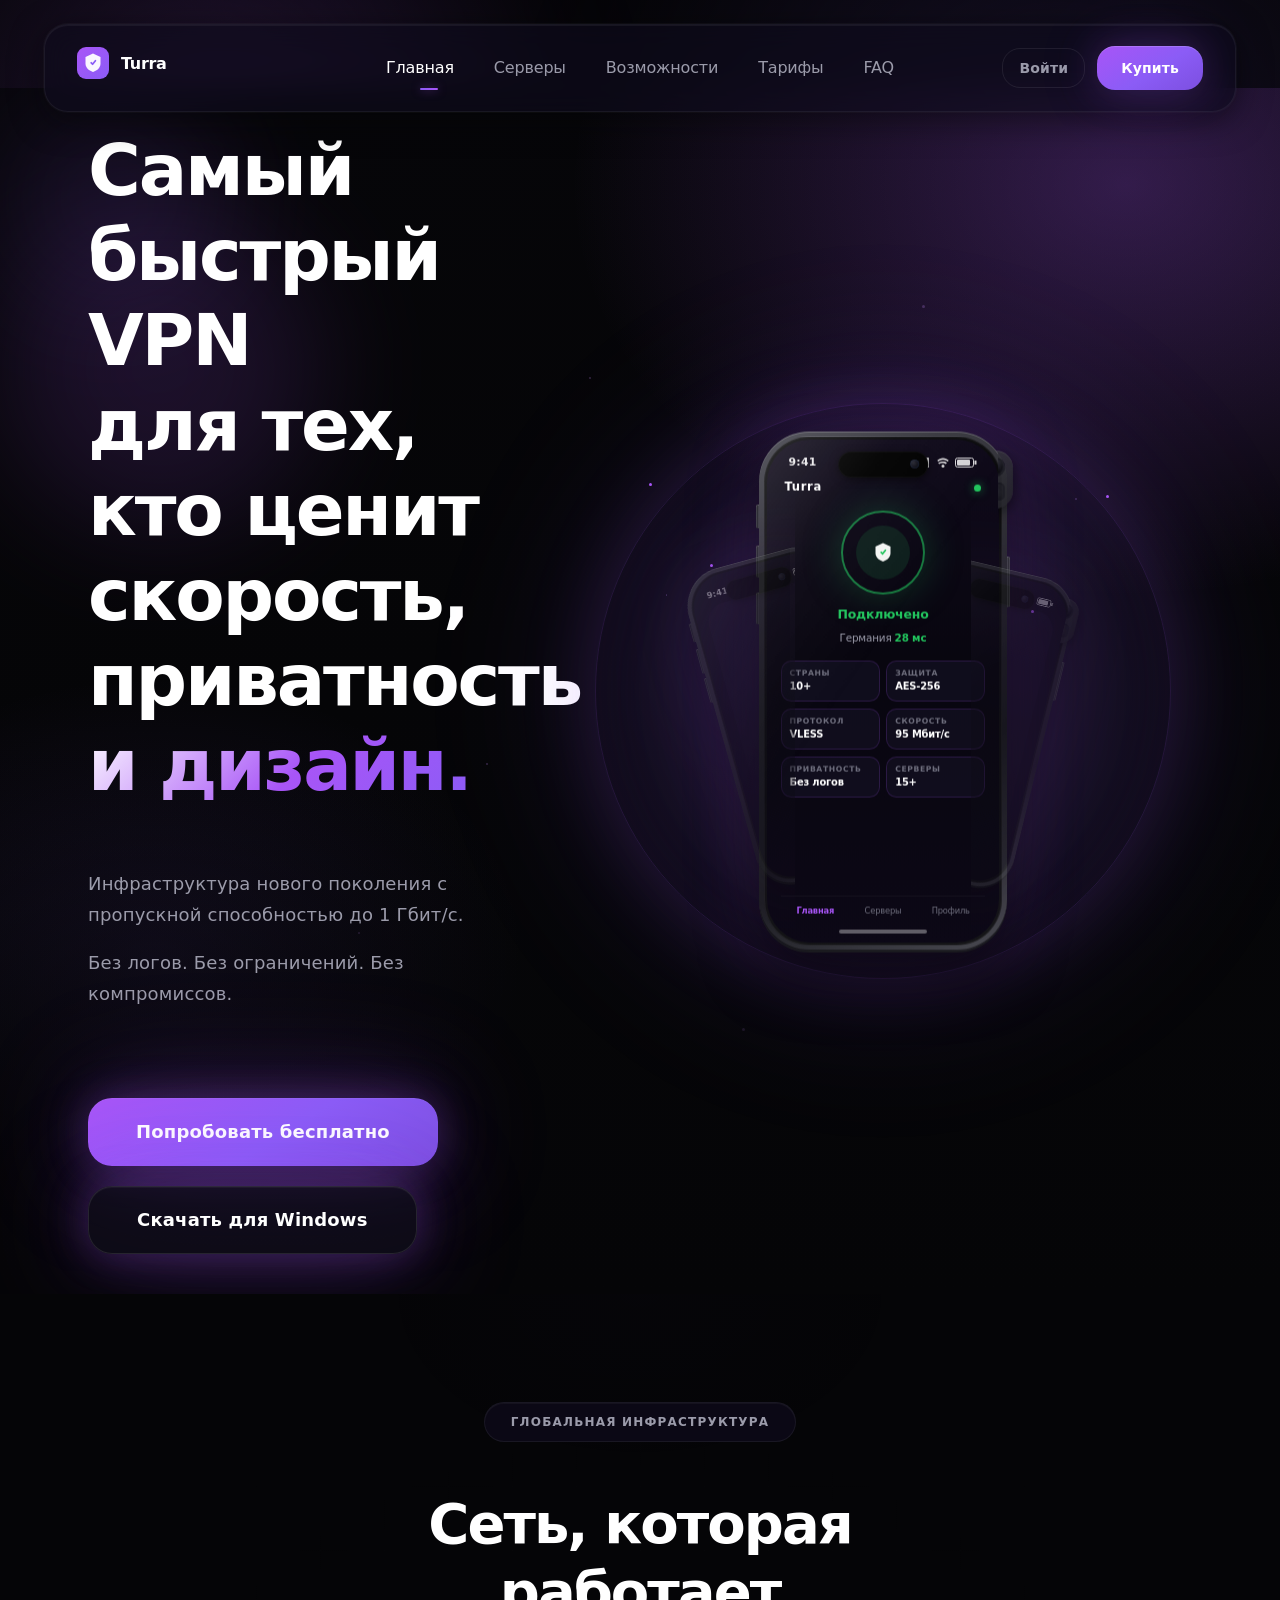
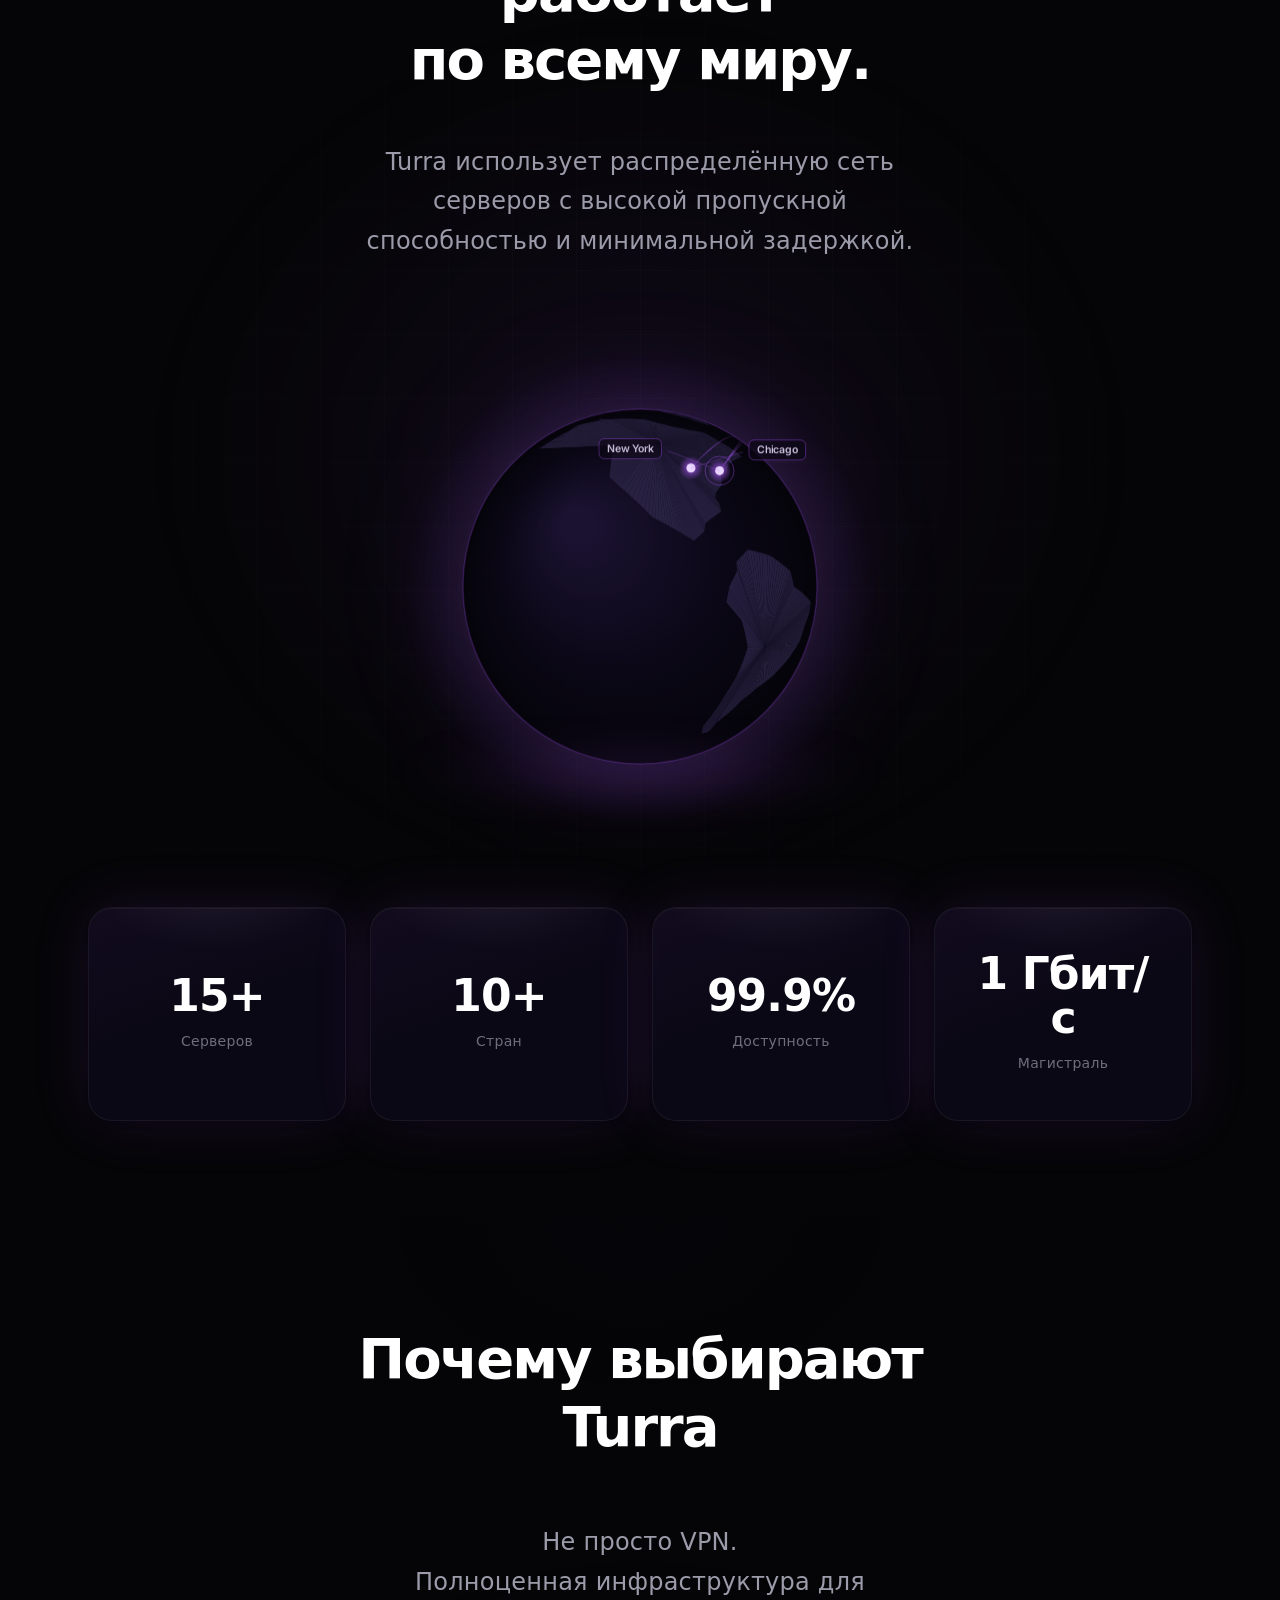
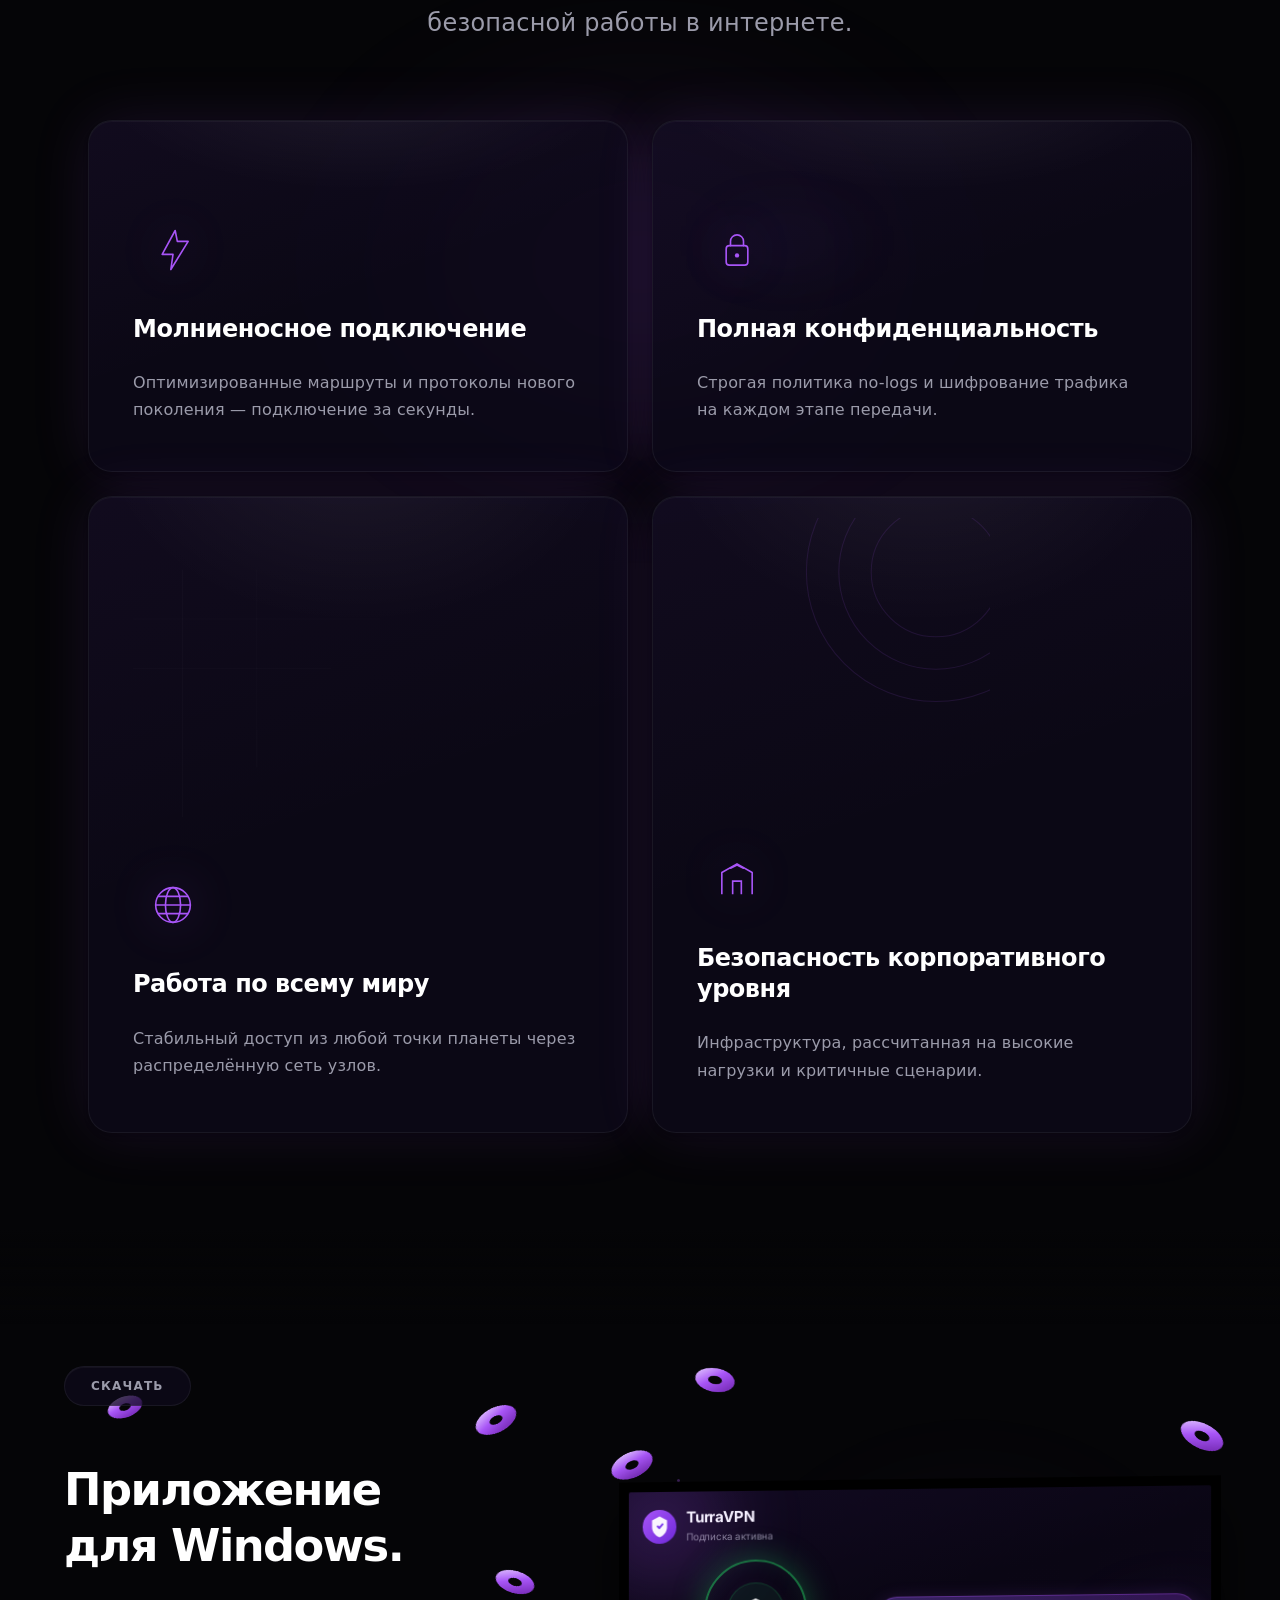
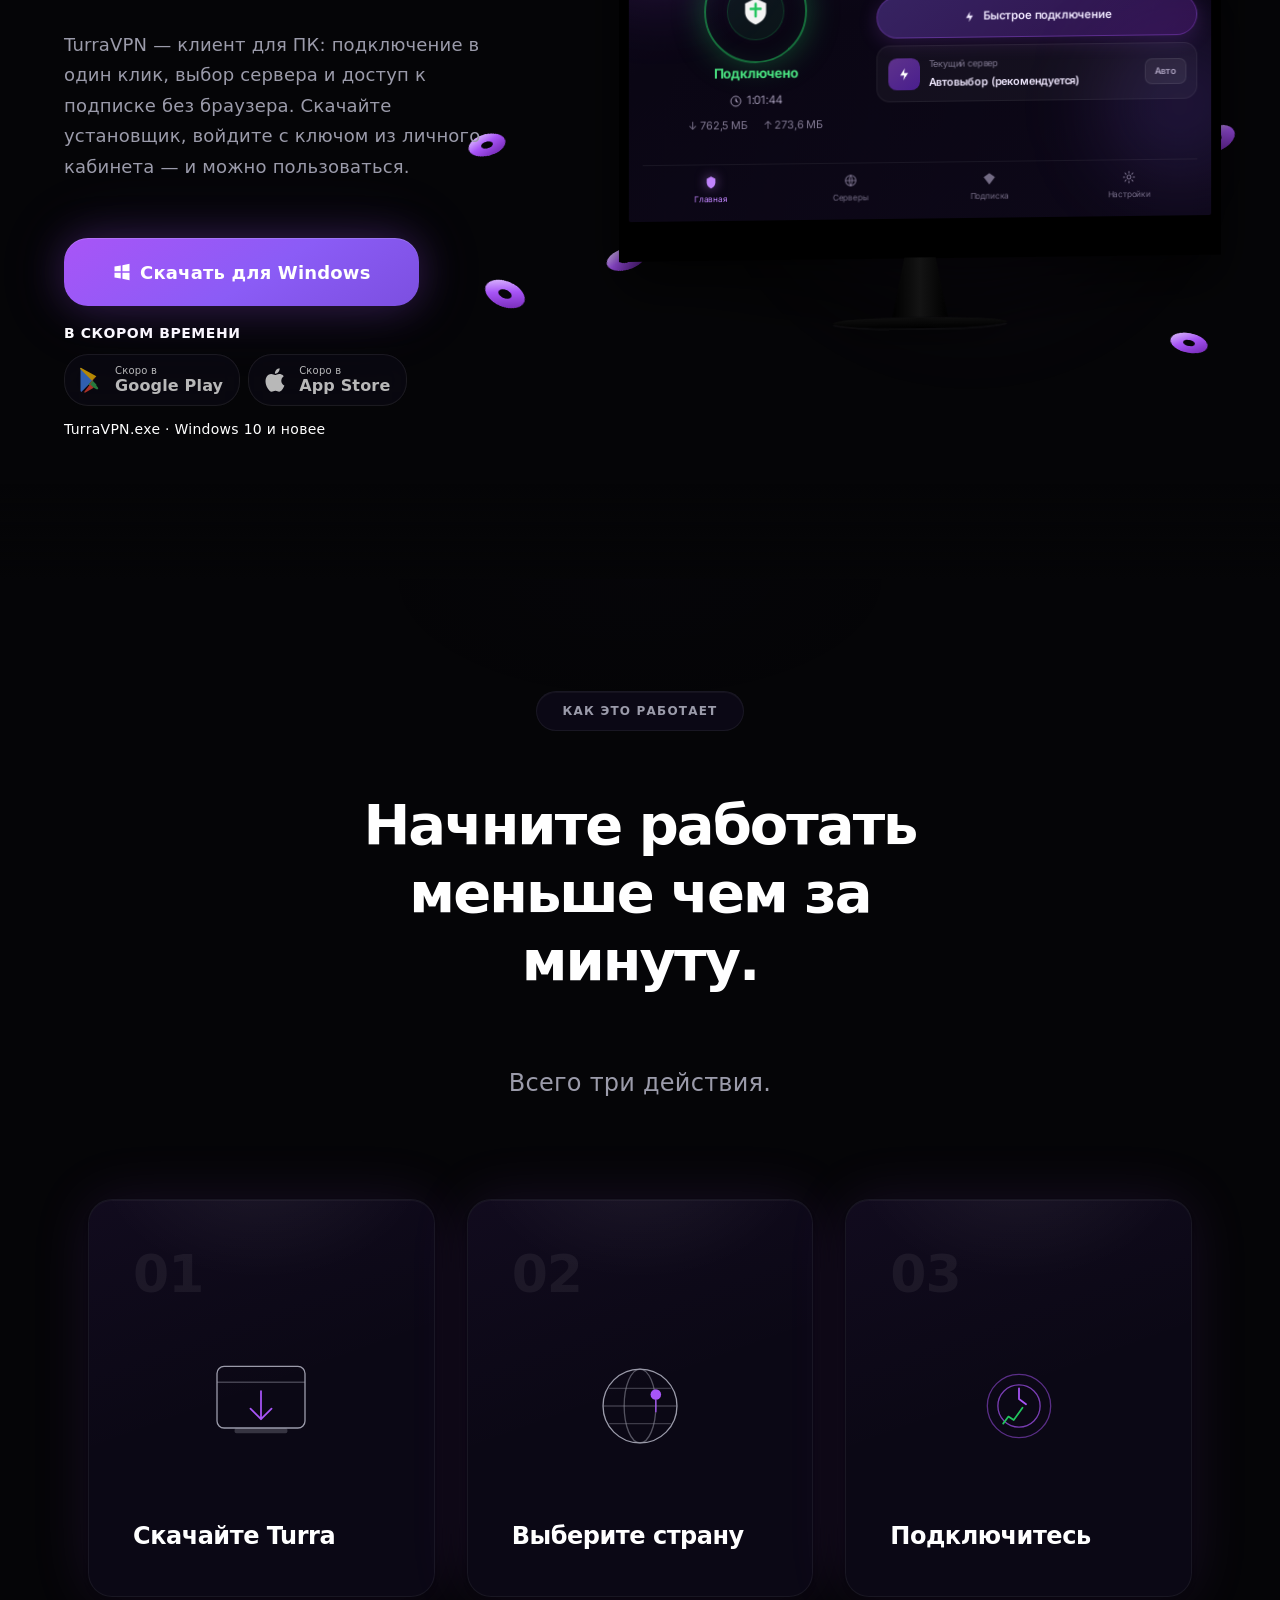
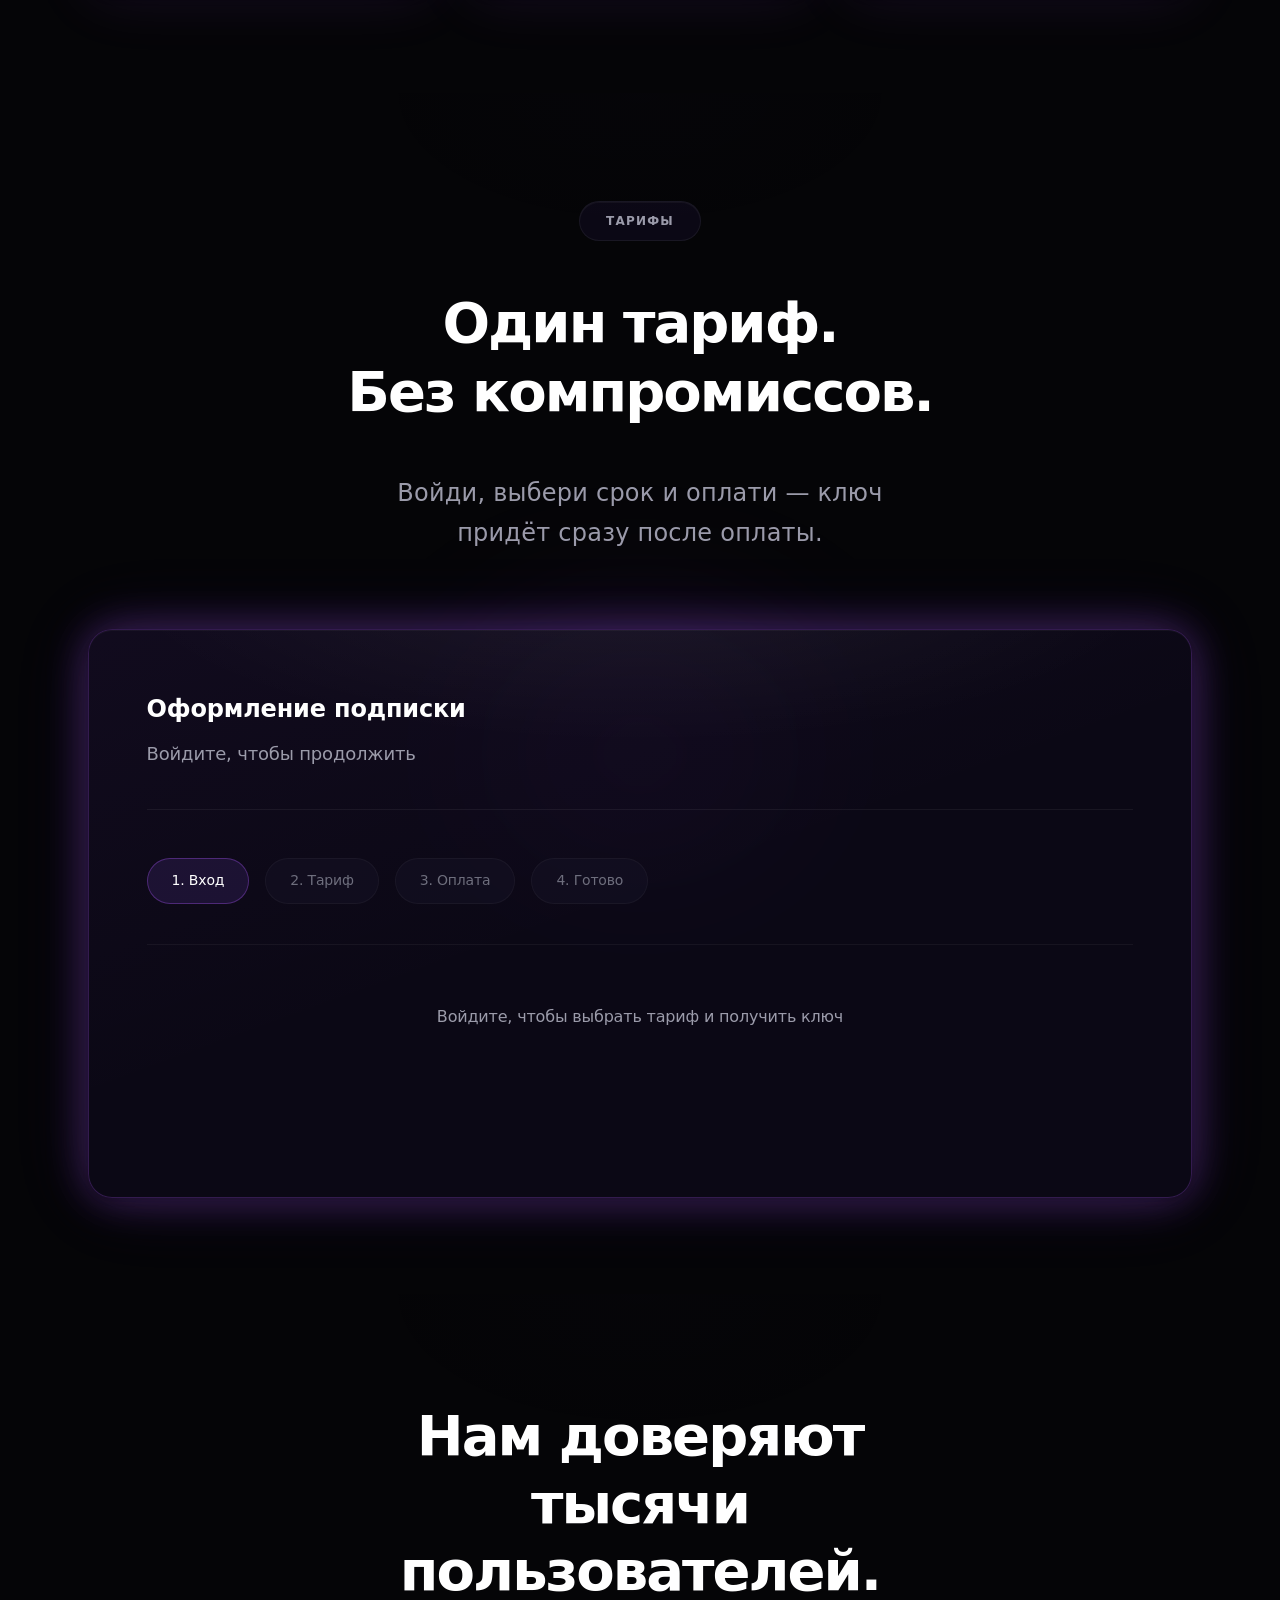
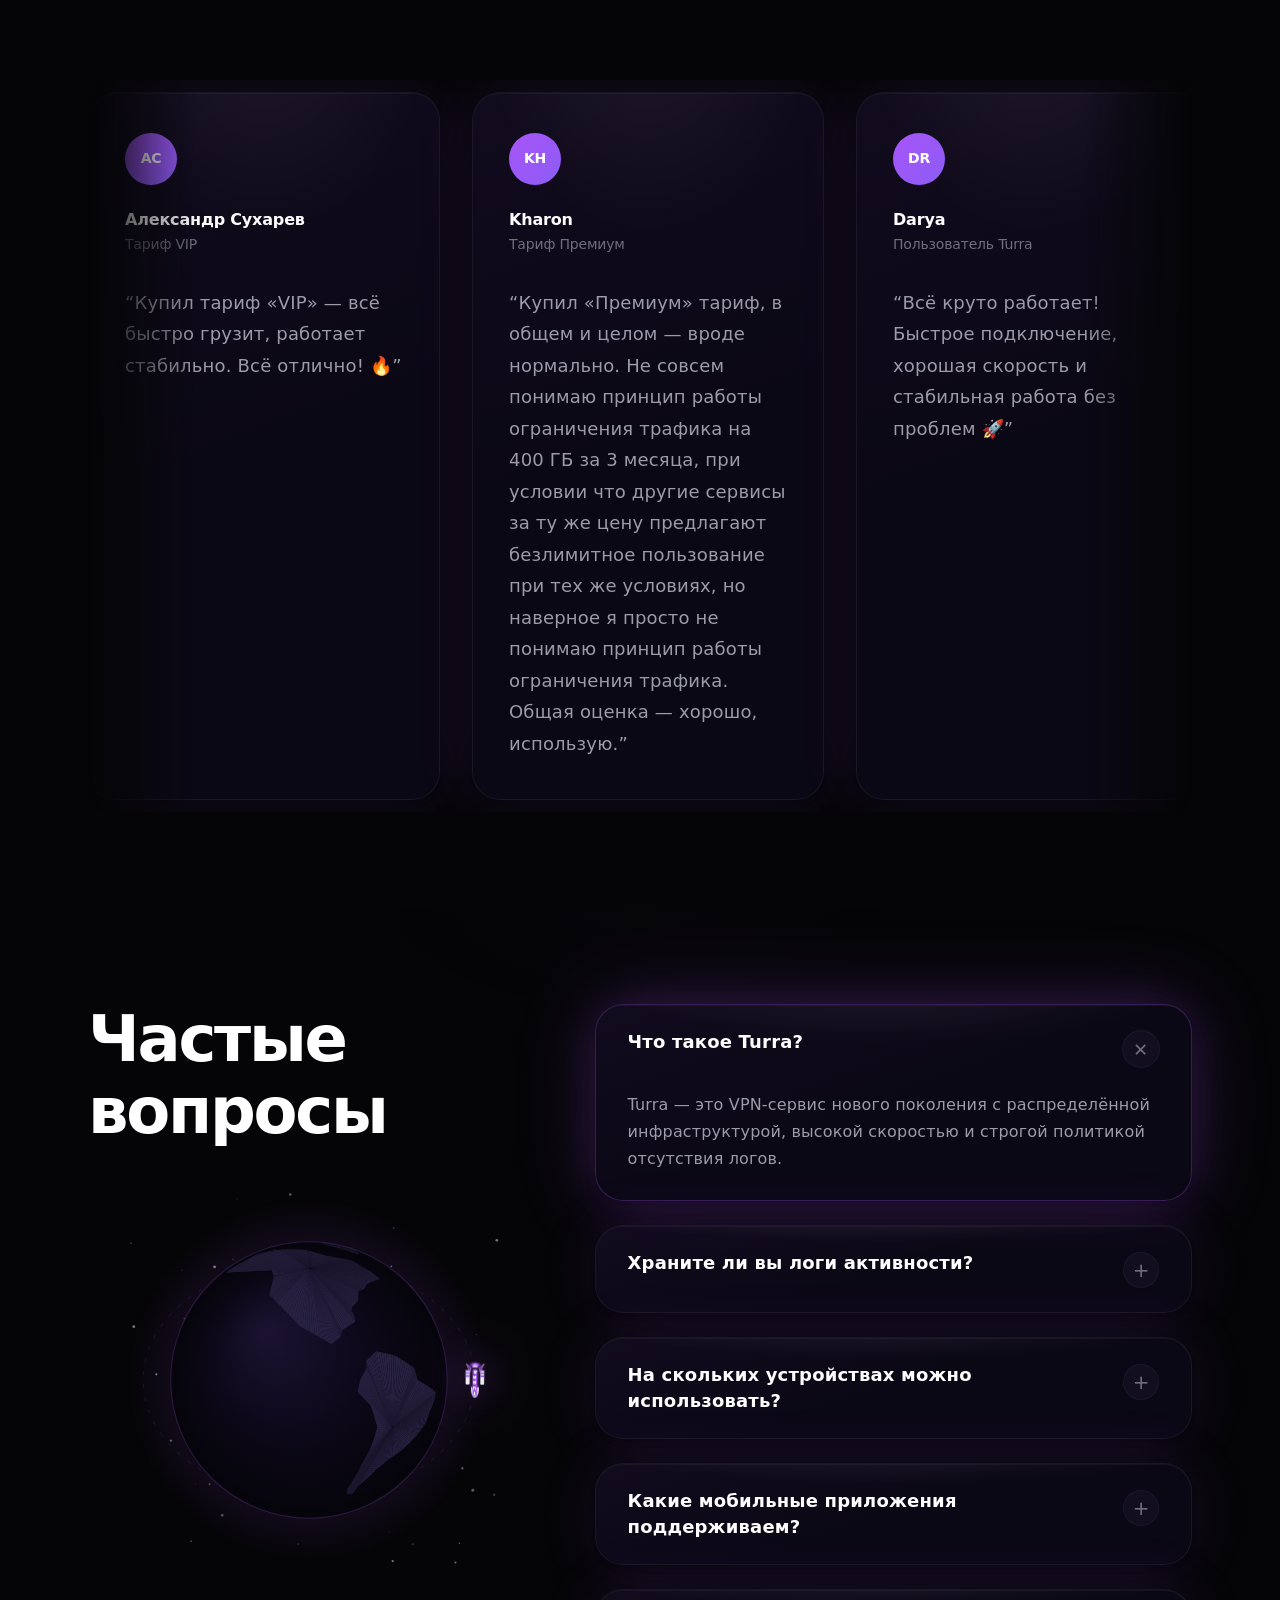
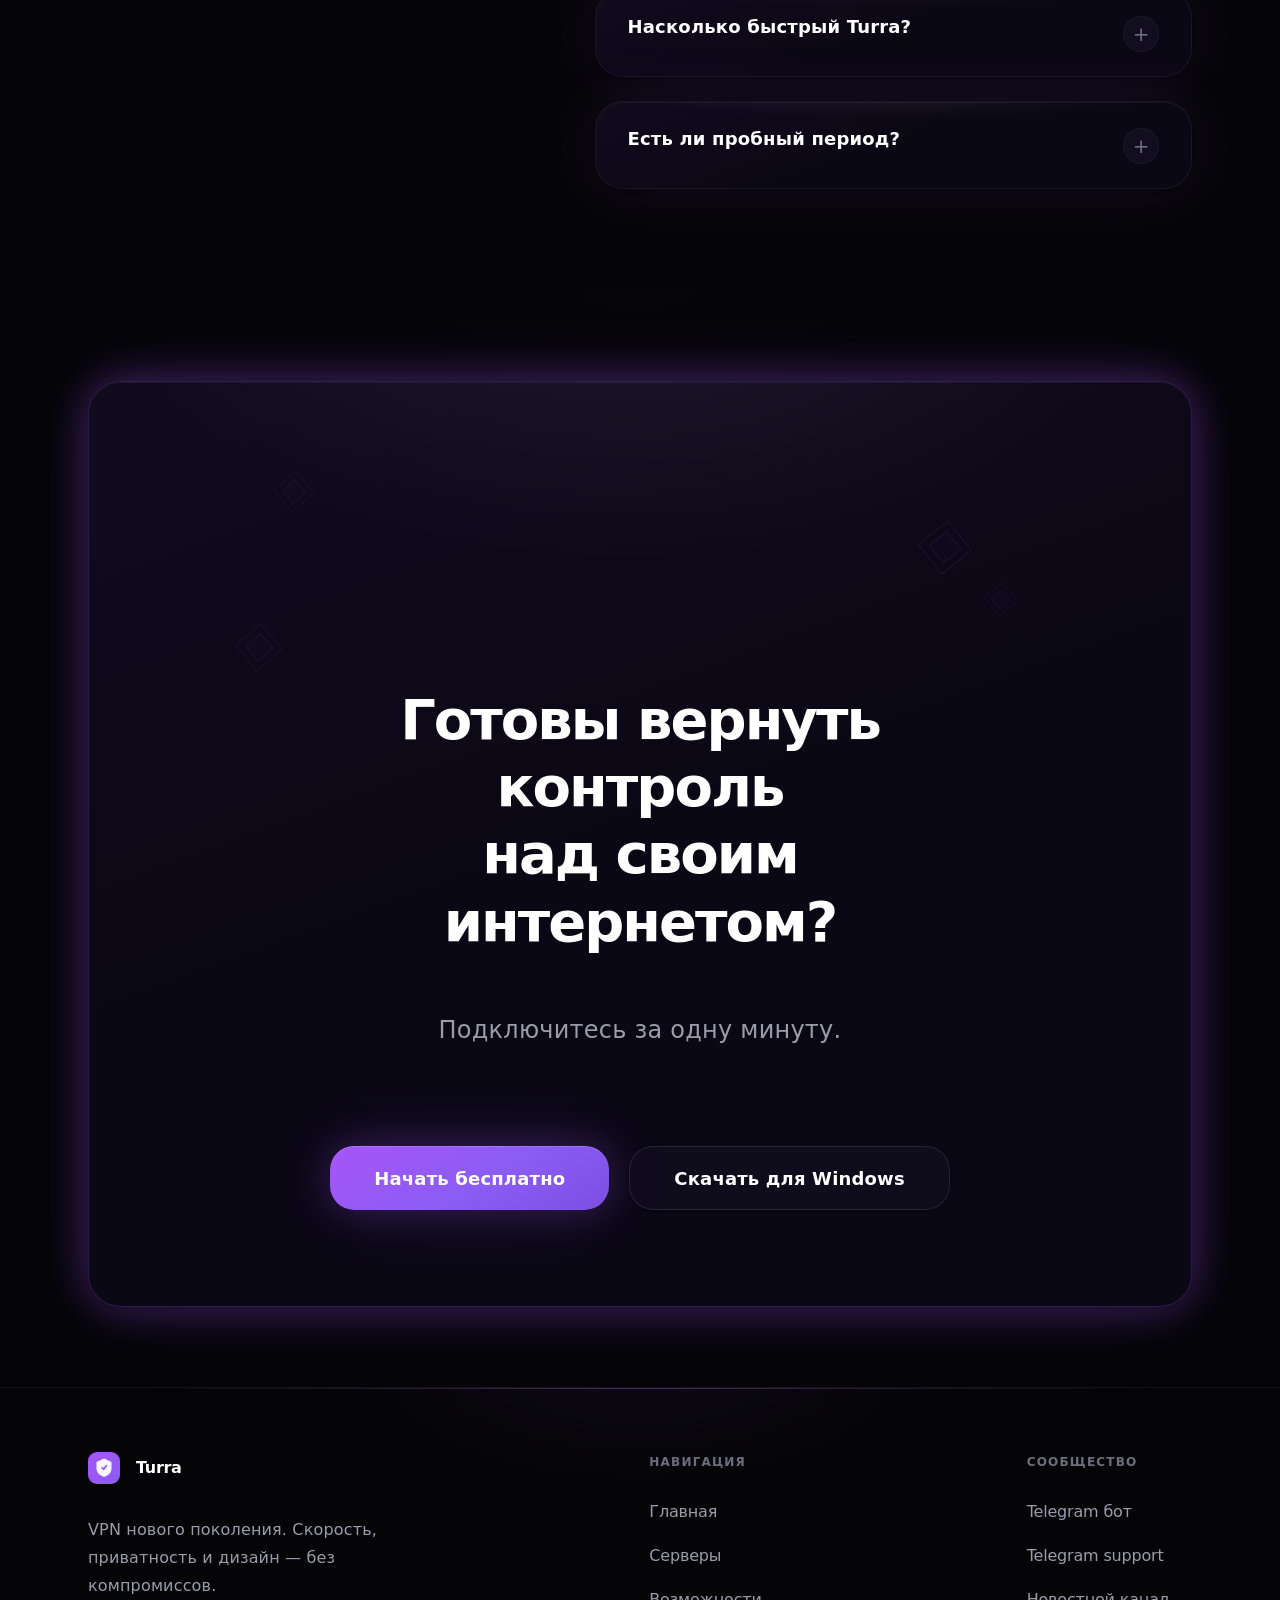
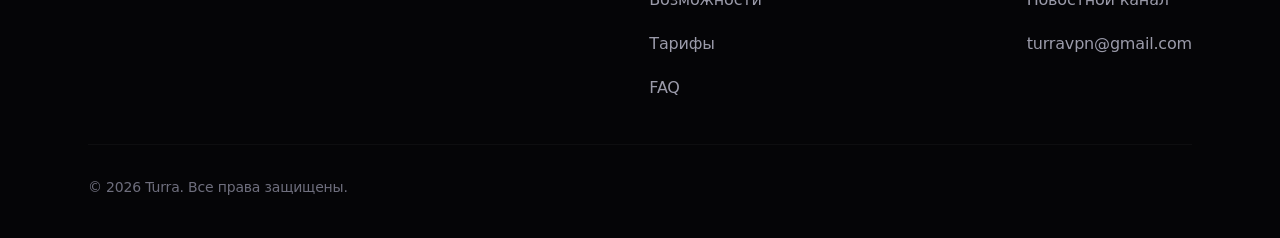
==== commit fda1af0f: "Add files via upload" ====
--- a/profile/index.html
+++ b/profile/index.html
@@ -19,7 +19,7 @@
     <script src="/config.js"></script>
     <script src="/security.js"></script>
     <script src="/api.js?v=8"></script>
-    <script src="/auth-common.js?v=2"></script>
+    <script src="/auth-common.js?v=3"></script>
   </head>
   <body>
     <div class="bg-glow" aria-hidden="true"></div>
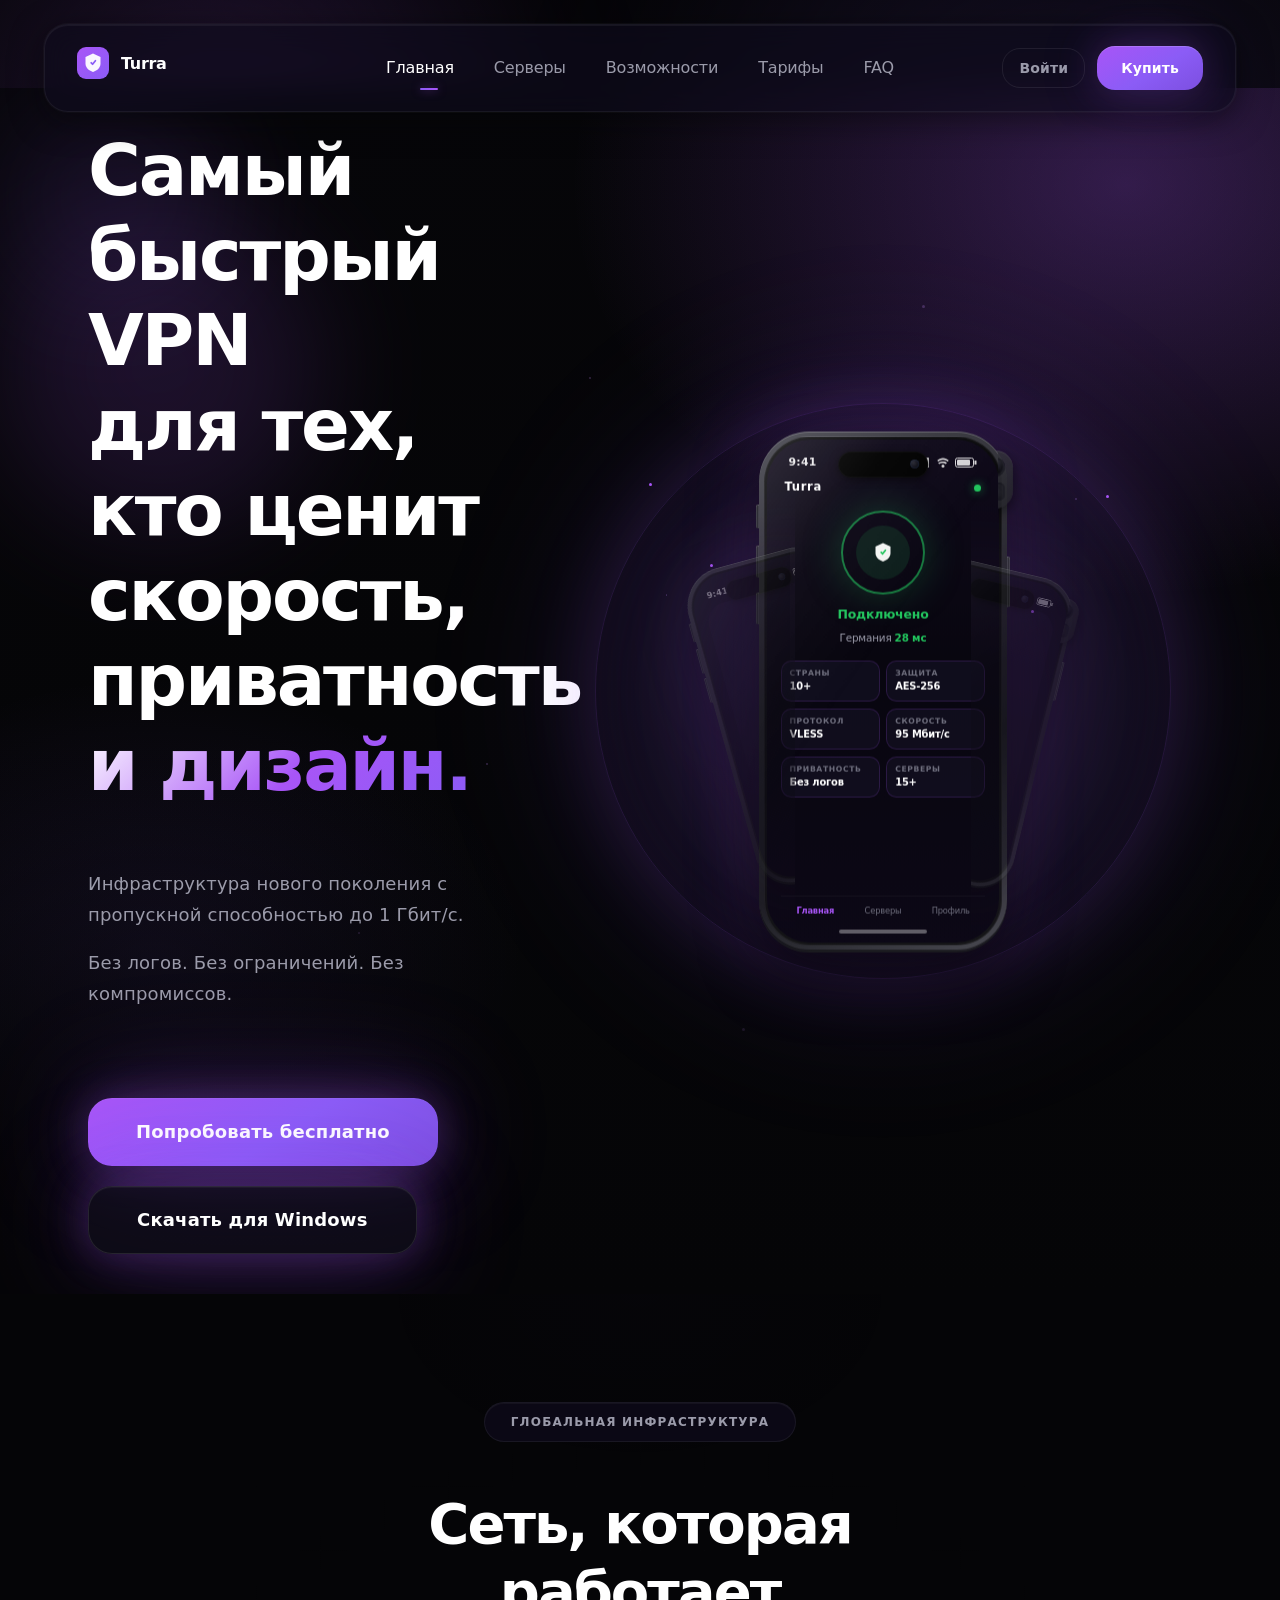
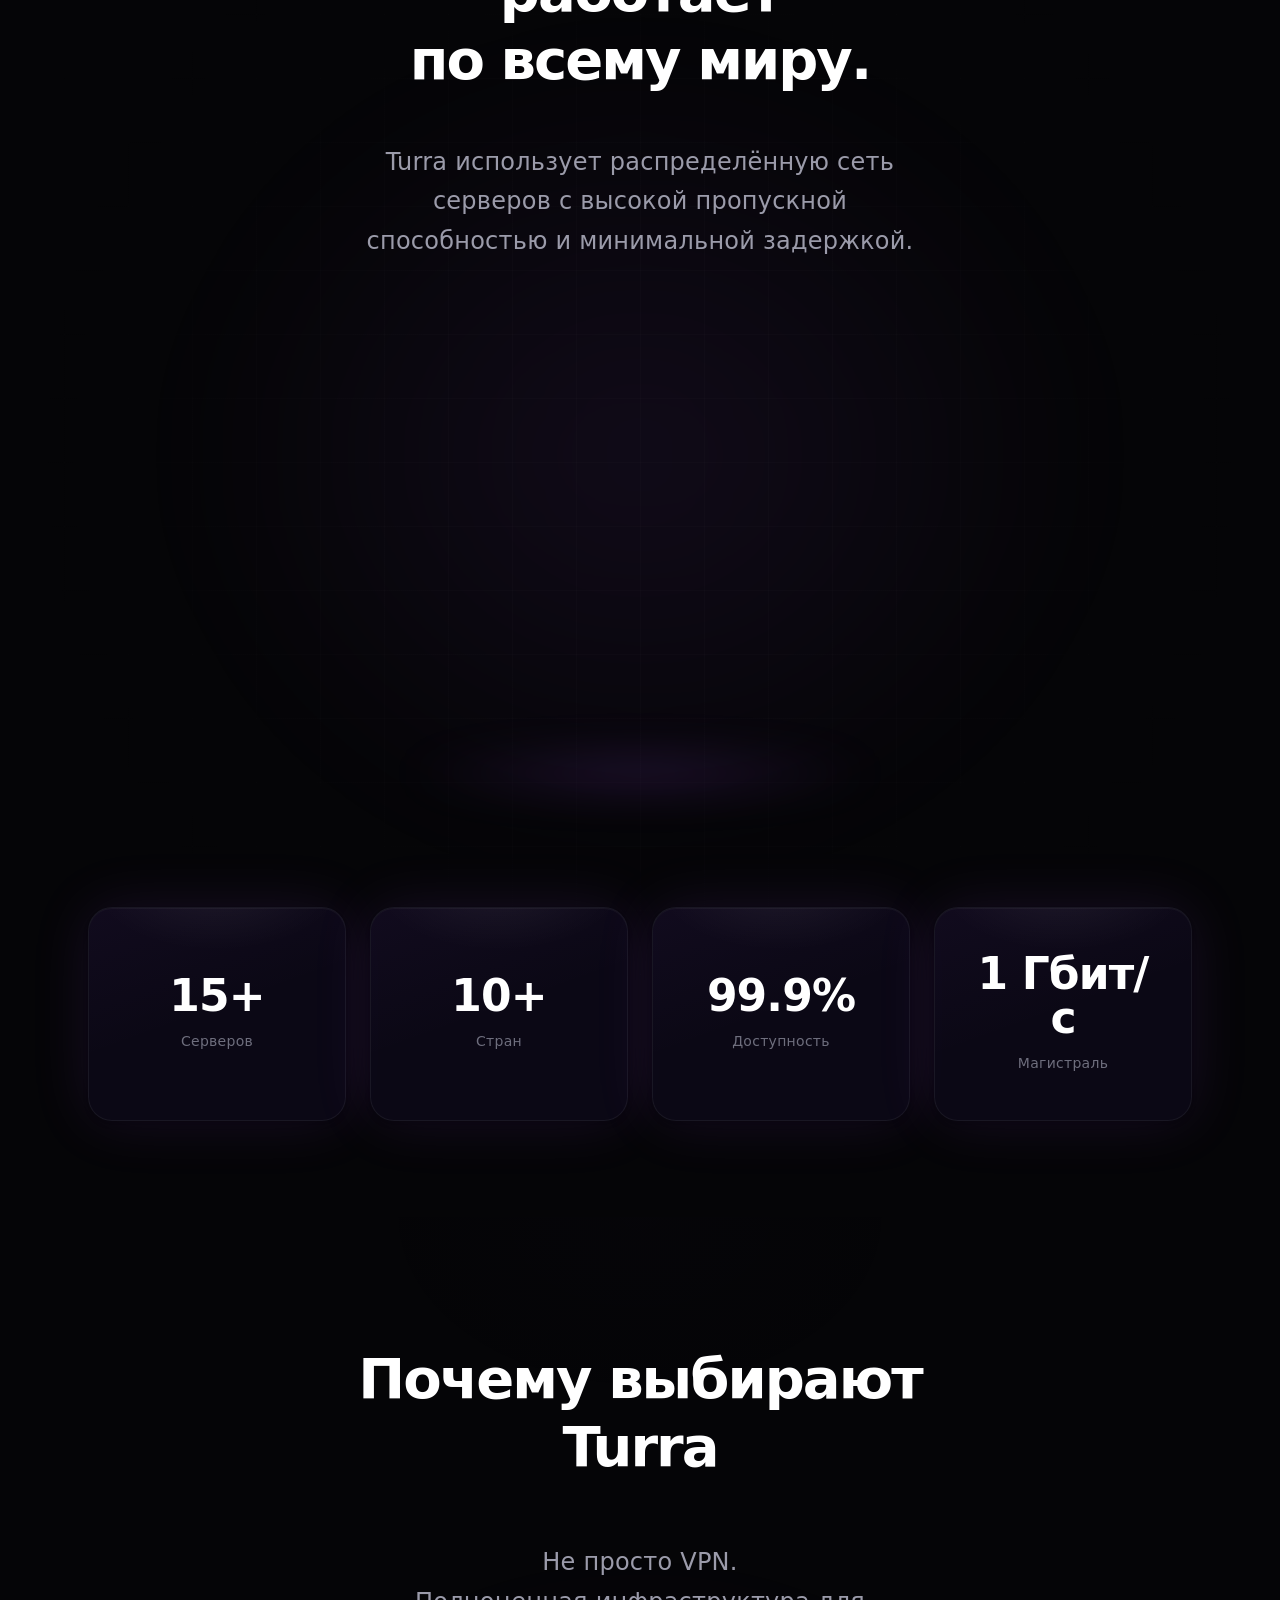
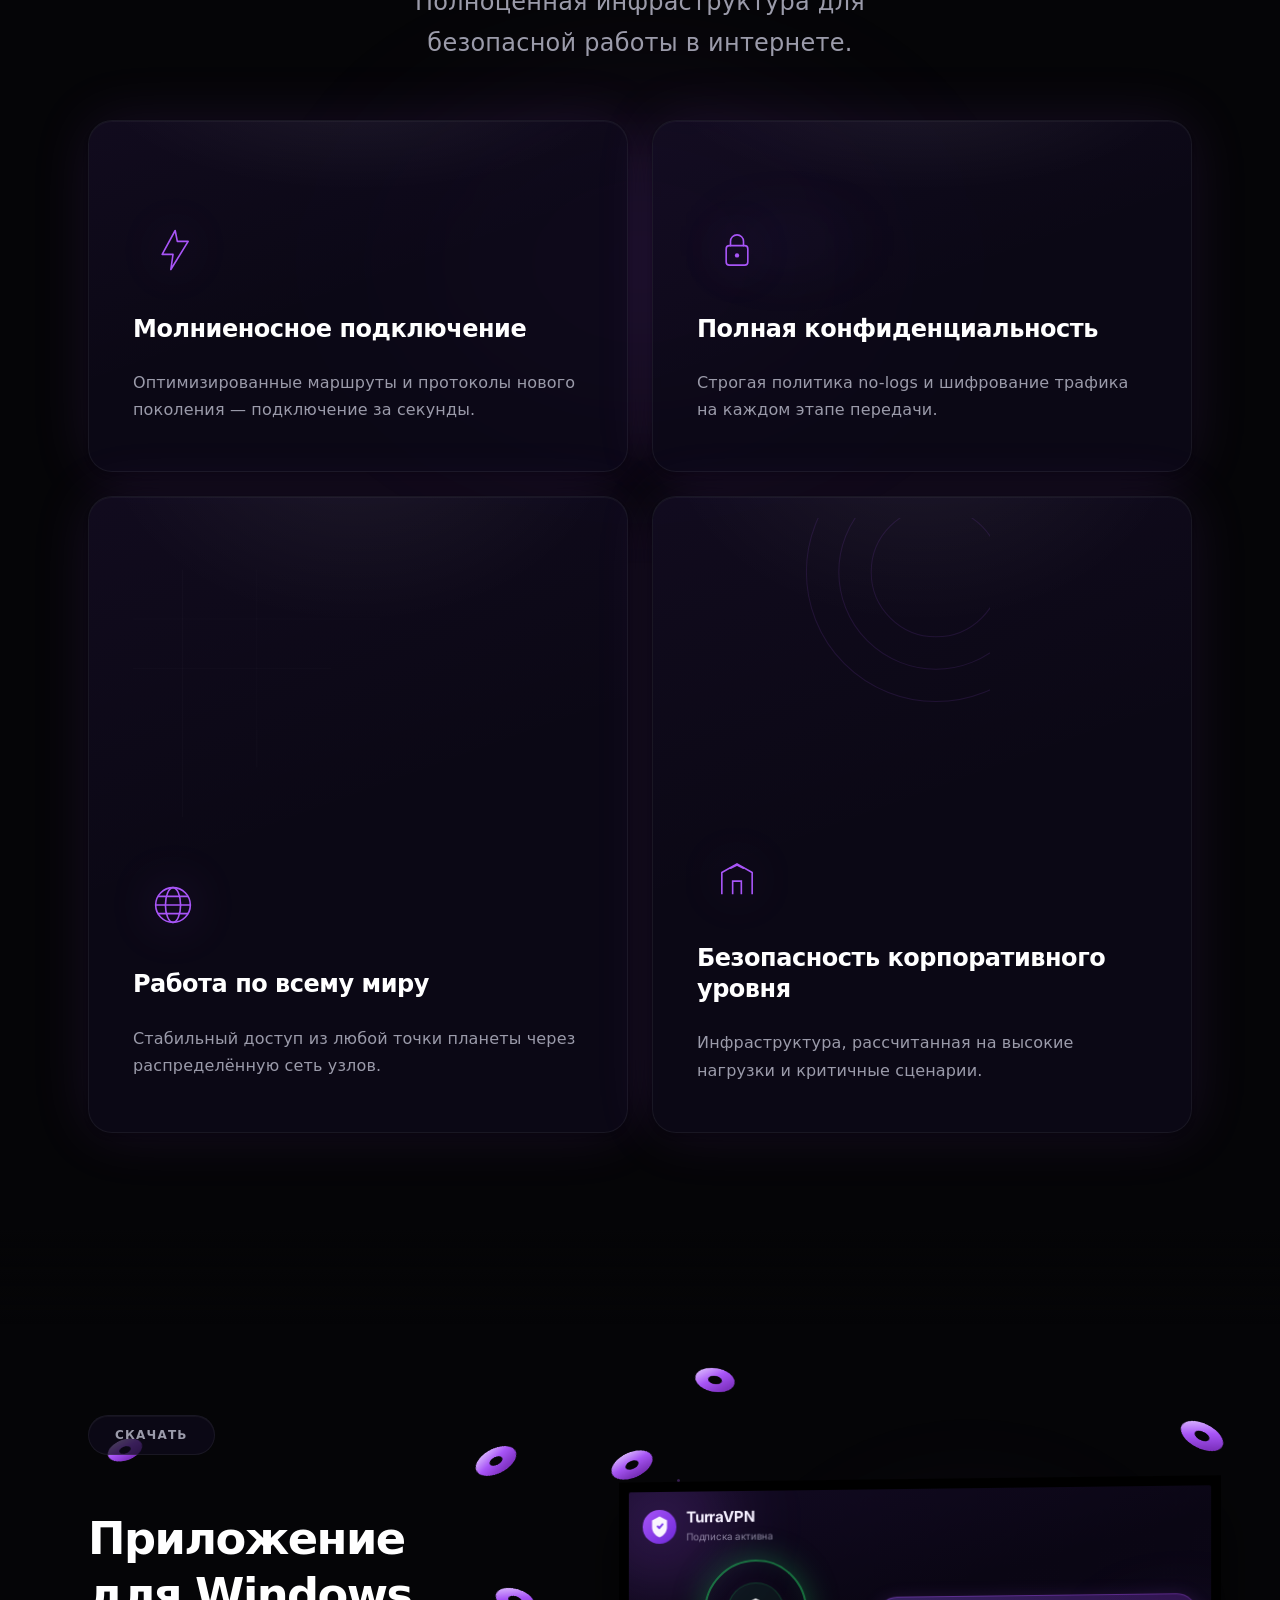
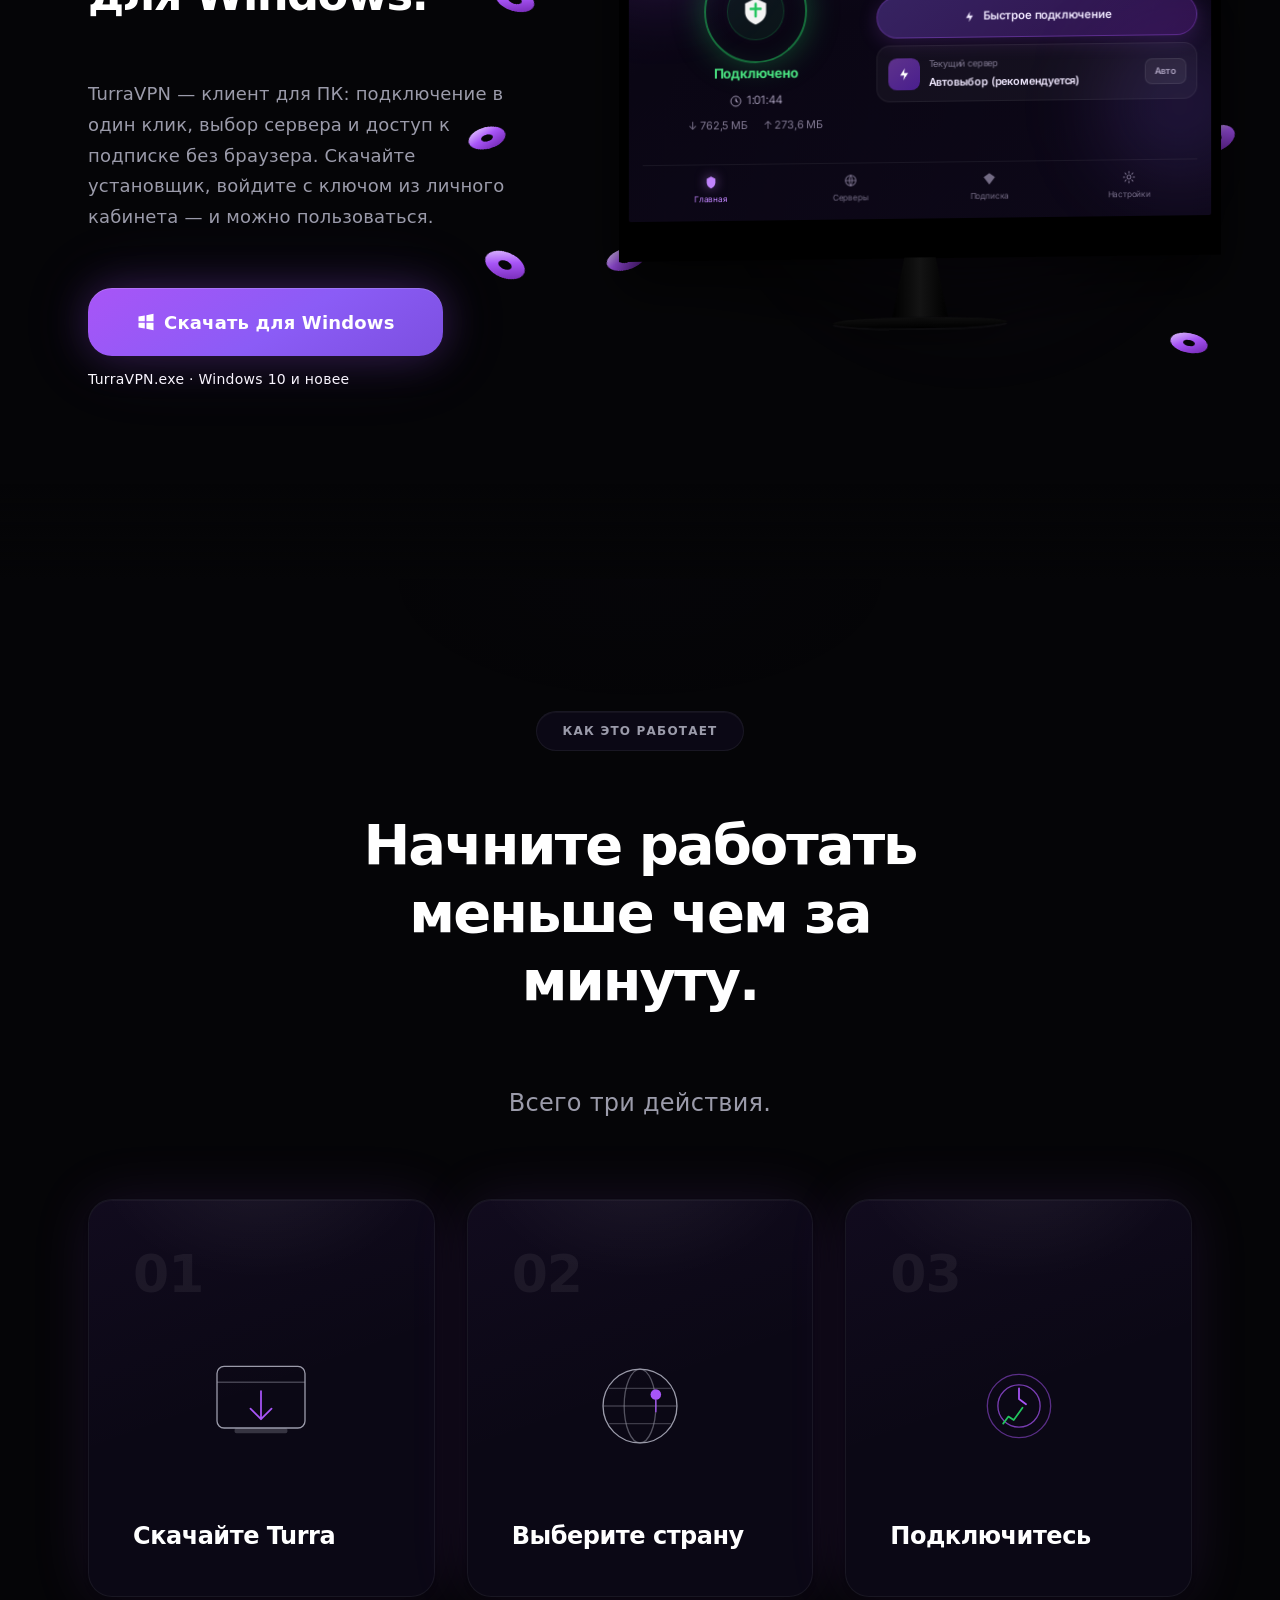
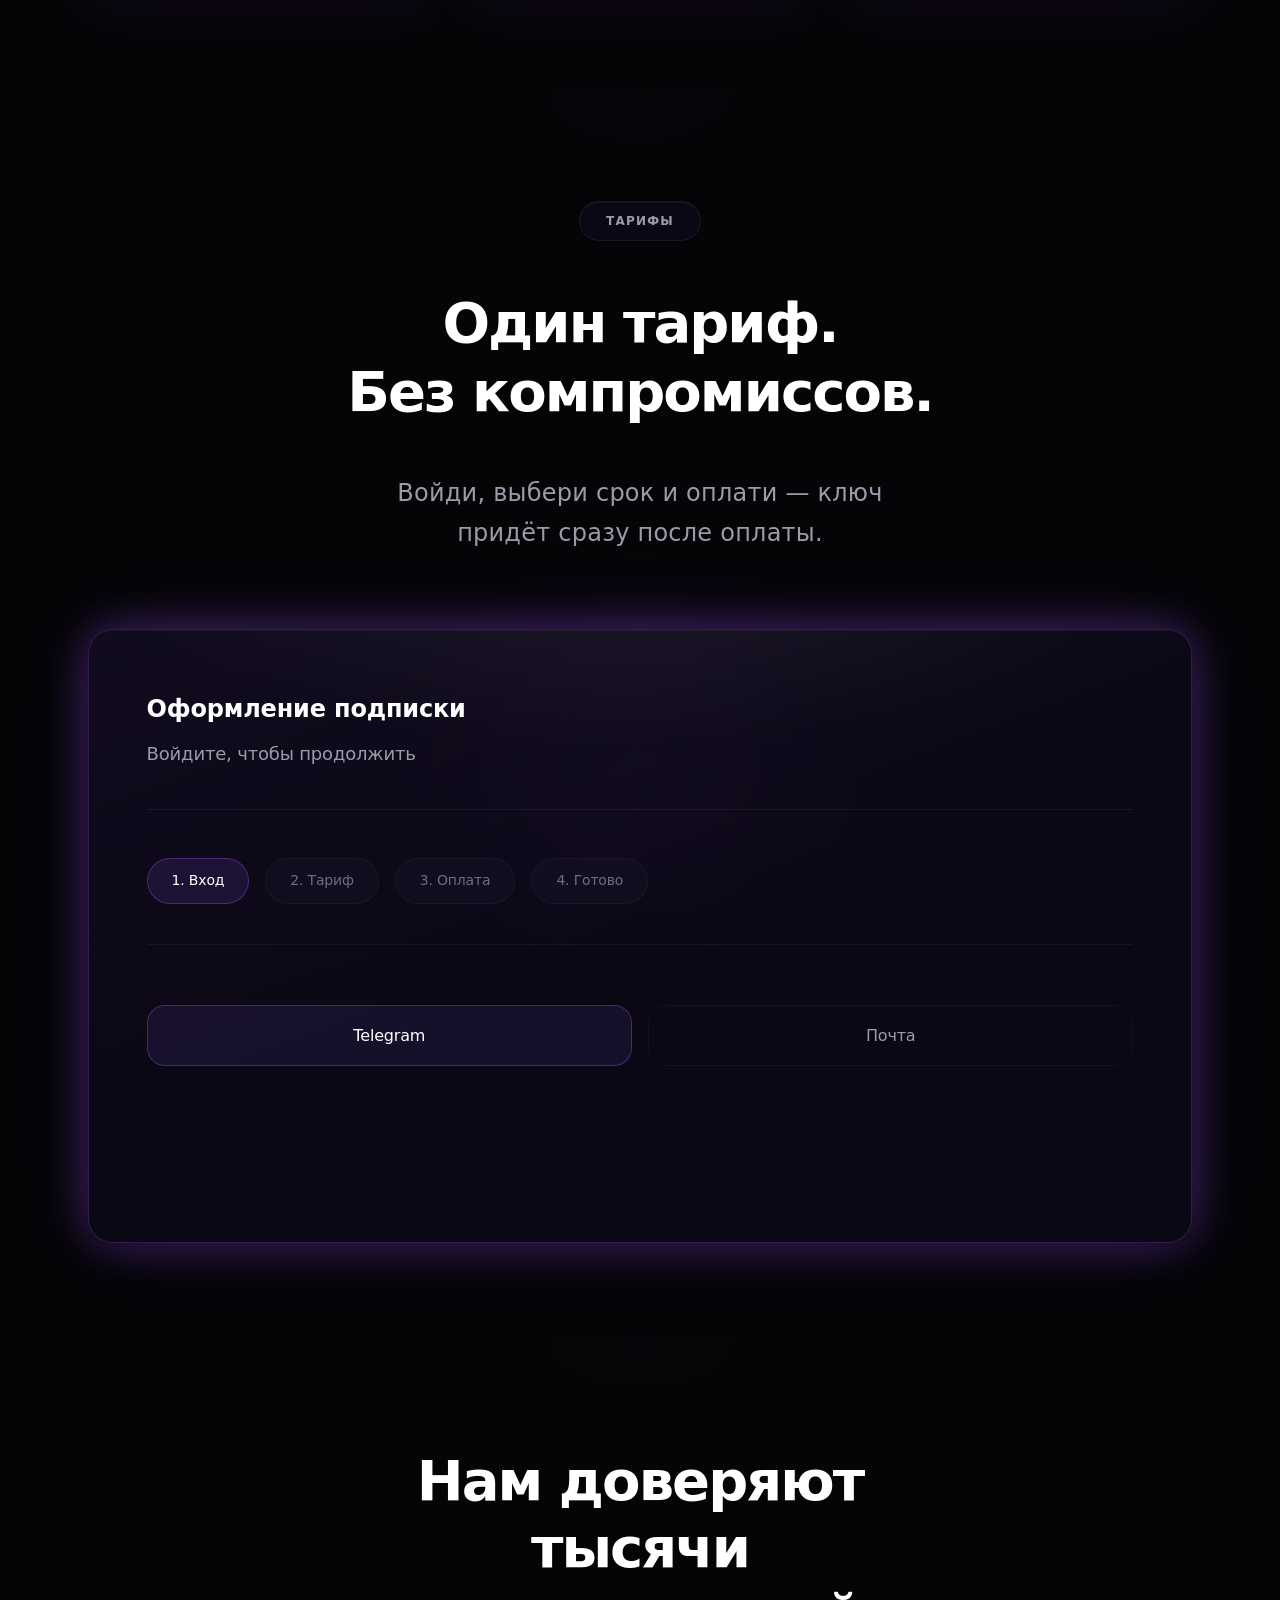
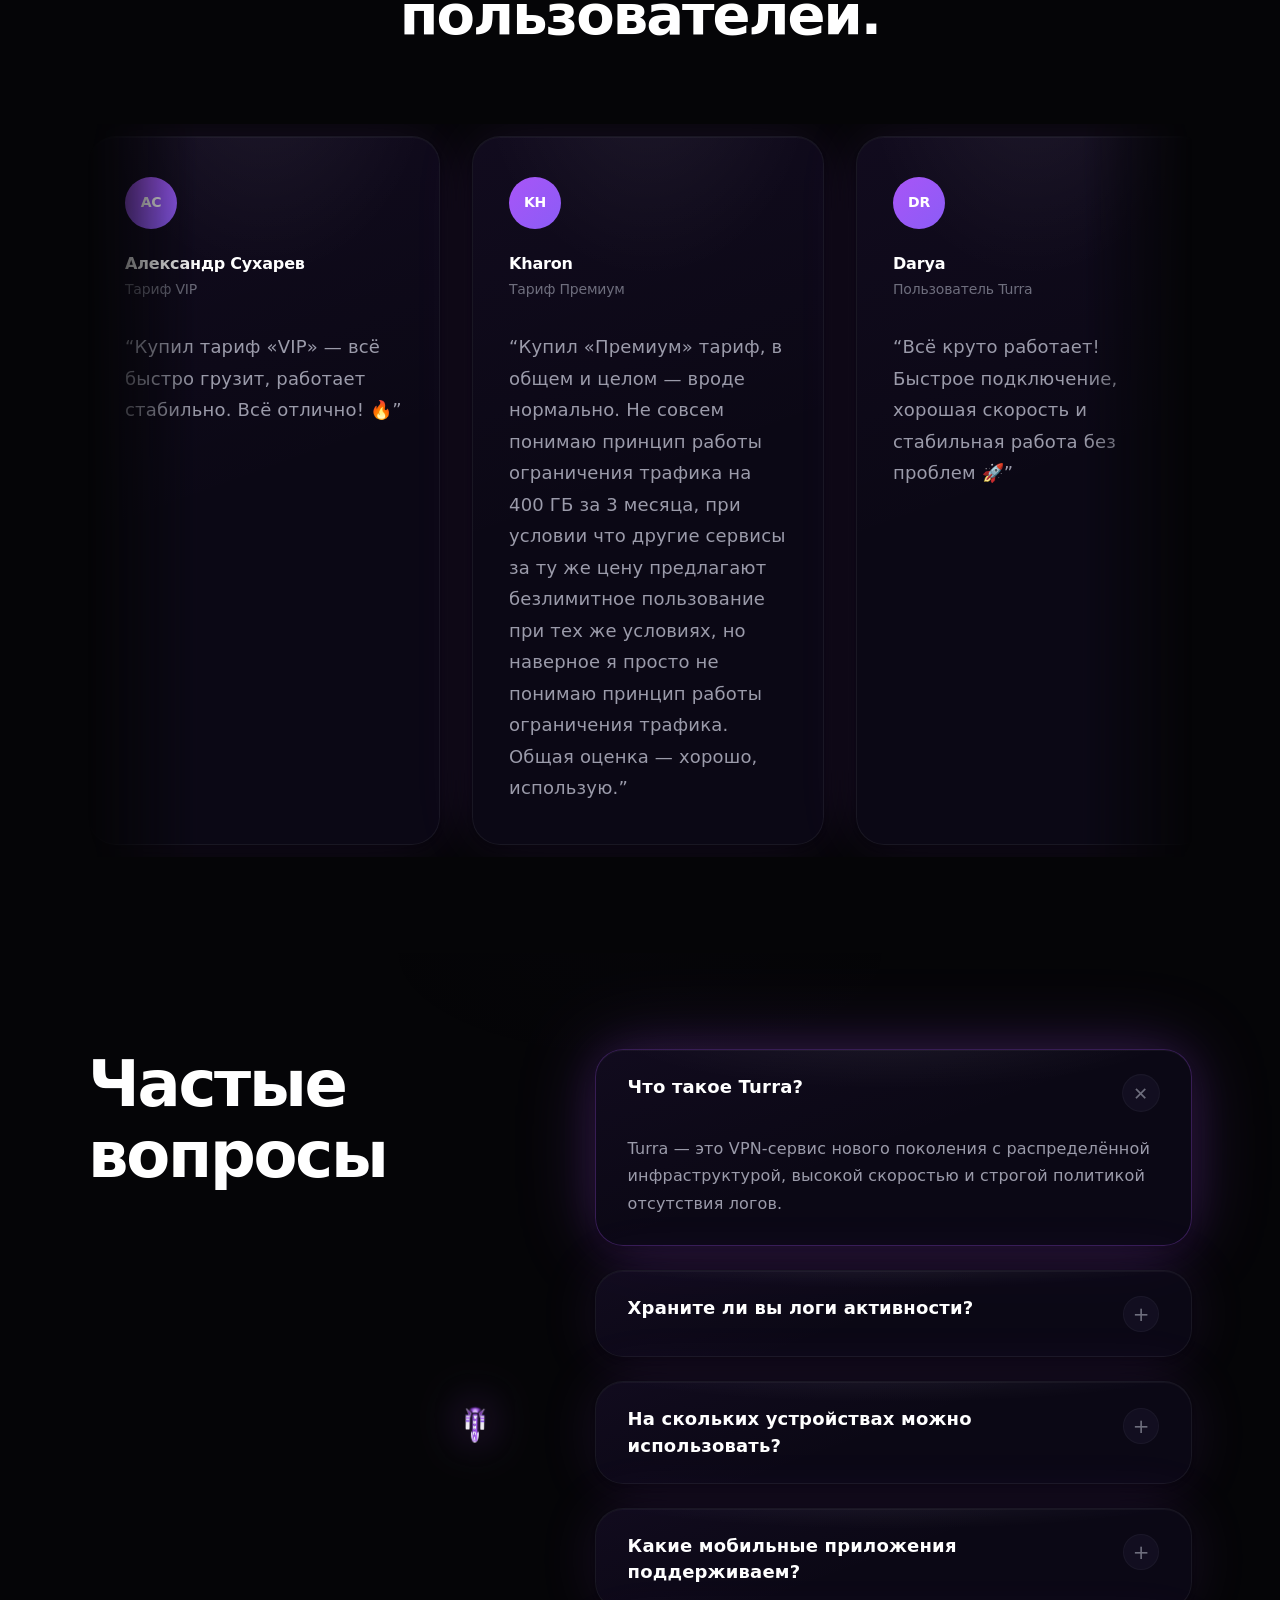
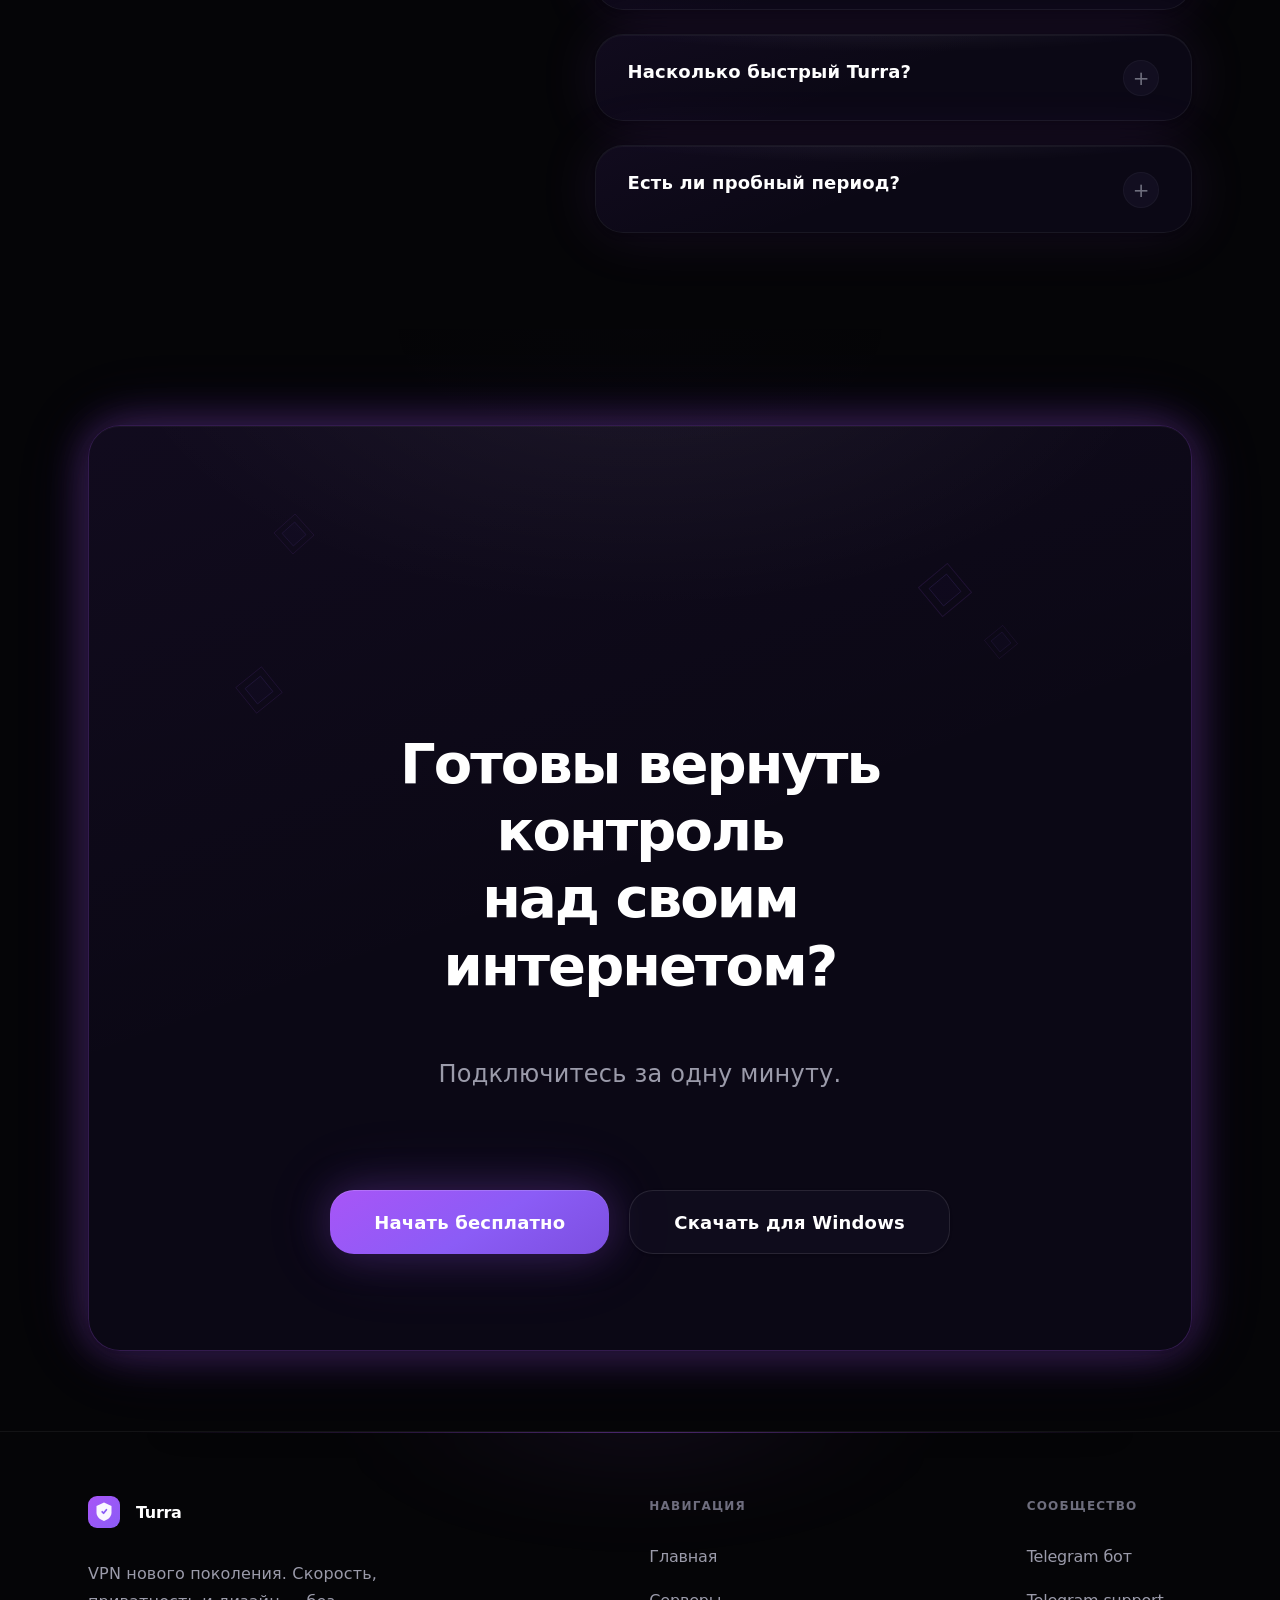
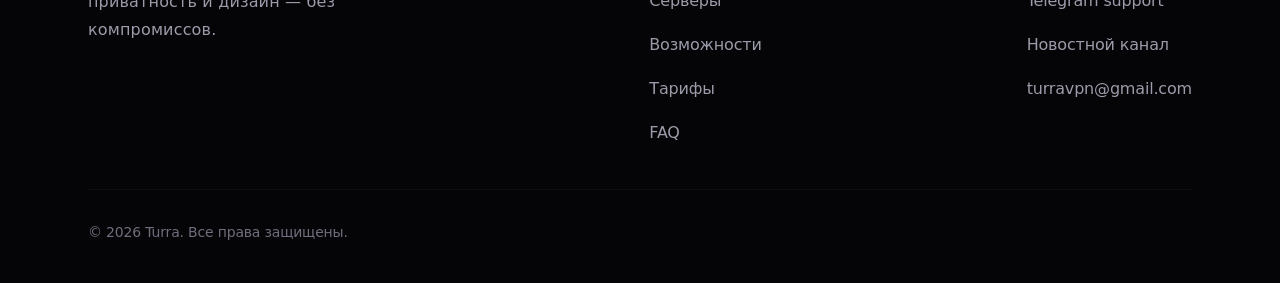
==== commit c4cf2135: "Add files via upload" ====
--- a/profile/index.html
+++ b/profile/index.html
@@ -1,216 +1,101 @@
-<!doctype html>
-<html lang="ru">
-  <head>
-    <meta charset="UTF-8" />
-    <meta name="viewport" content="width=device-width, initial-scale=1.0" />
-    <meta name="theme-color" content="#050508" />
-    <meta http-equiv="Cache-Control" content="no-cache, no-store, must-revalidate" />
-    <meta http-equiv="Pragma" content="no-cache" />
-    <meta http-equiv="Expires" content="0" />
-    <link rel="icon" href="/assets/favicon.svg" type="image/svg+xml" />
-    <title>Turra — личный кабинет</title>
-    <link rel="preconnect" href="https://fonts.googleapis.com" />
-    <link rel="preconnect" href="https://fonts.gstatic.com" crossorigin />
-    <link
-      href="https://fonts.googleapis.com/css2?family=Inter:wght@400;500;600;700&display=swap"
-      rel="stylesheet"
-    />
-    <link rel="stylesheet" href="/styles.css?v=15" />
-    <script src="/config.js"></script>
-    <script src="/security.js"></script>
-    <script src="/api.js?v=8"></script>
-    <script src="/auth-common.js?v=3"></script>
-  </head>
-  <body>
-    <div class="bg-glow" aria-hidden="true"></div>
-
-    <header class="header">
-      <div class="wrap header__inner">
-        <a class="logo" href="/">
-          <img src="/assets/logo.svg" alt="" width="36" height="36" />
-          <span>Turra</span>
-        </a>
-        <nav class="nav" aria-label="Основное меню">
-          <a href="/">Главная</a>
-          <a href="/#servers">Серверы</a>
-          <a href="/#pricing">Тарифы</a>
-          <a id="link-support" href="#" target="_blank" rel="noopener noreferrer">Поддержка</a>
-        </nav>
-        <div class="header__actions">
-          <a class="btn btn--primary btn--sm" href="/?renew=1#pricing">Тарифы</a>
-        </div>
-      </div>
-    </header>
-
-    <main class="profile-page">
-      <div class="wrap">
-        <div id="profile-loading" class="profile-loading">
-          <div class="spinner"></div>
-          <p class="muted">Загрузка профиля…</p>
-        </div>
-
-        <div id="profile-content" class="hidden">
-          <div class="cabinet-card glass">
-            <div class="cabinet-card__head">
-              <div class="cabinet-user">
-                <div class="avatar cabinet-user__avatar" id="cabinet-avatar">?</div>
-                <div>
-                  <h1 class="h3 cabinet-user__name" id="cabinet-name">—</h1>
-                  <p class="muted small" id="cabinet-email"></p>
-                </div>
-              </div>
-              <button class="btn btn--ghost btn--sm" id="cabinet-logout" type="button">Выйти</button>
-            </div>
-
-            <div class="cabinet-stats">
-              <div class="cabinet-stat cabinet-stat--balance">
-                <span class="muted small">Баланс</span>
-                <strong id="cabinet-balance">—</strong>
-                <button class="btn btn--ghost btn--sm cabinet-stat__action" id="cabinet-balance-topup" type="button">
-                  Пополнить
-                </button>
-              </div>
-              <div class="cabinet-stat">
-                <span class="muted small">Подписка</span>
-                <strong id="cabinet-sub-status">—</strong>
-              </div>
-              <div class="cabinet-stat">
-                <span class="muted small">Действует до</span>
-                <strong id="cabinet-sub-expires">—</strong>
-              </div>
-            </div>
-
-            <div id="cabinet-topup" class="cabinet-section cabinet-section--highlight">
-              <h2 class="h3 section-title-sm">Пополнение баланса</h2>
-              <p class="muted small">
-                Средства зачисляются на баланс — ими можно оплатить тариф, докупку трафика и устройств.
-              </p>
-
-              <div class="cabinet-topup-amounts" id="cabinet-topup-amounts">
-                <button type="button" class="cabinet-topup-amount" data-rub="100">100 ₽</button>
-                <button type="button" class="cabinet-topup-amount" data-rub="300">300 ₽</button>
-                <button type="button" class="cabinet-topup-amount is-selected" data-rub="500">500 ₽</button>
-                <button type="button" class="cabinet-topup-amount" data-rub="1000">1000 ₽</button>
-              </div>
-
-              <label class="cabinet-topup-custom">
-                <span class="muted small">Другая сумма, ₽</span>
-                <input id="cabinet-topup-custom" type="number" min="10" step="10" placeholder="500" inputmode="numeric" />
-              </label>
-
-              <h3 class="cabinet-addon__title">Способ оплаты</h3>
-              <div id="cabinet-topup-methods" class="cabinet-topup-methods">
-                <p class="muted small">Загрузка…</p>
-              </div>
-              <div id="cabinet-topup-suboptions" class="cabinet-topup-suboptions hidden"></div>
-
-              <div id="cabinet-topup-actions">
-                <button class="btn btn--primary btn--wide" id="cabinet-topup-pay" type="button">
-                  Пополнить баланс
-                </button>
-              </div>
-
-              <div id="cabinet-topup-wait" class="cabinet-topup-wait hidden">
-                <div class="spinner"></div>
-                <p class="muted small" id="cabinet-topup-status">Ожидаем оплату…</p>
-                <button class="btn btn--secondary" id="cabinet-topup-open" type="button">
-                  Открыть страницу оплаты
-                </button>
-              </div>
-            </div>
-
-            <div id="cabinet-accounts" class="cabinet-section cabinet-section--highlight">
-              <h2 class="h3 section-title-sm">Способы входа</h2>
-              <p class="muted small">
-                Привяжите Яндекс, чтобы входить на сайт по почте — подписка и баланс останутся теми же,
-                что в Telegram-боте.
-              </p>
-              <div id="cabinet-linked-list" class="cabinet-linked-list">
-                <p class="muted small">Загрузка…</p>
-              </div>
-              <button type="button" class="cabinet-yandex-link" id="cabinet-link-yandex">
-                <span class="cabinet-yandex-link__icon" aria-hidden="true">Я</span>
-                <span>Привязать Яндекс</span>
-              </button>
-              <p id="cabinet-accounts-msg" class="muted small hidden"></p>
-            </div>
-
-            <div id="cabinet-usage" class="cabinet-section hidden">
-              <h2 class="h3 section-title-sm">Использование</h2>
-              <div class="cabinet-stats cabinet-stats--usage">
-                <div class="cabinet-stat">
-                  <span class="muted small">Трафик</span>
-                  <strong id="cabinet-traffic">—</strong>
-                </div>
-                <div class="cabinet-stat">
-                  <span class="muted small">Устройства</span>
-                  <strong id="cabinet-devices">—</strong>
-                </div>
-              </div>
-            </div>
-
-            <div id="cabinet-addons" class="cabinet-section cabinet-section--highlight hidden">
-              <h2 class="h3 section-title-sm">Докупка трафика и устройств</h2>
-              <p class="muted small">Расширьте подписку без смены тарифа. Оплата списывается с баланса.</p>
-
-              <div id="cabinet-traffic-block" class="cabinet-addon">
-                <h3 class="cabinet-addon__title">Трафик</h3>
-                <div id="cabinet-traffic-packages" class="cabinet-packages">
-                  <p class="muted small">Загрузка…</p>
-                </div>
-              </div>
-
-              <div id="cabinet-devices-block" class="cabinet-addon">
-                <h3 class="cabinet-addon__title">Устройства</h3>
-                <div class="cabinet-device-buy">
-                  <div class="cabinet-device-buy__controls">
-                    <button class="btn btn--ghost btn--sm" id="cabinet-dev-minus" type="button" aria-label="Меньше">−</button>
-                    <span id="cabinet-dev-count">1</span>
-                    <button class="btn btn--ghost btn--sm" id="cabinet-dev-plus" type="button" aria-label="Больше">+</button>
-                  </div>
-                  <p class="muted small" id="cabinet-dev-price">—</p>
-                  <button class="btn btn--secondary" id="cabinet-dev-buy" type="button">Купить устройства</button>
-                </div>
-              </div>
-            </div>
-
-            <div id="cabinet-trial" class="cabinet-section hidden">
-              <h2 class="h3 section-title-sm">Пробный период</h2>
-              <p class="muted small" id="cabinet-trial-desc"></p>
-              <button class="btn btn--primary" id="cabinet-trial-btn" type="button">
-                Активировать trial
-              </button>
-            </div>
-
-            <div id="cabinet-key" class="cabinet-key hidden">
-              <h2 class="h3 section-title-sm">Ключ подключения</h2>
-              <div class="link-box">
-                <input id="cabinet-sub-link" type="text" readonly />
-                <button class="btn btn--ghost" id="cabinet-btn-copy" type="button">Копировать</button>
-              </div>
-              <button class="btn btn--primary btn--wide" id="cabinet-btn-open-app" type="button">
-                Открыть в приложении
-              </button>
-            </div>
-
-            <div id="cabinet-setup-guide" class="cabinet-section hidden"></div>
-
-            <p id="cabinet-msg" class="alert hidden" role="status"></p>
-
-            <div class="cabinet-actions">
-              <a class="btn btn--primary" id="cabinet-buy-renew" href="/?renew=1#pricing">
-                Купить или продлить
-              </a>
-              <a class="btn btn--ghost" href="/#download">Скачать приложение</a>
-            </div>
-          </div>
-        </div>
-
-        <p id="profile-error" class="alert hidden"></p>
-      </div>
-    </main>
-
-    <script src="/setup-guide.js?v=3"></script>
-    <script src="/profile.js?v=10"></script>
-  </body>
-</html>
+<!doctype html>
+<html lang="ru">
+  <head>
+    <meta charset="UTF-8" />
+    <meta name="viewport" content="width=device-width, initial-scale=1.0" />
+    <meta name="theme-color" content="#050508" />
+    <link rel="icon" href="/assets/favicon.svg" type="image/svg+xml" />
+    <title>Turra — личный кабинет</title>
+    <link rel="preconnect" href="https://fonts.googleapis.com" />
+    <link rel="preconnect" href="https://fonts.gstatic.com" crossorigin />
+    <link
+      href="https://fonts.googleapis.com/css2?family=Inter:wght@400;500;600;700&display=swap"
+      rel="stylesheet"
+    />
+    <link rel="stylesheet" href="/styles.css?v=8" />
+    <script src="/config.js"></script>
+    <script src="/security.js"></script>
+    <script src="/api.js?v=2"></script>
+    <script src="/auth-common.js"></script>
+  </head>
+  <body>
+    <div class="bg-glow" aria-hidden="true"></div>
+
+    <header class="header">
+      <div class="wrap header__inner">
+        <a class="logo" href="/">
+          <img src="/assets/logo.svg" alt="" width="36" height="36" />
+          <span>Turra</span>
+        </a>
+        <nav class="nav" aria-label="Основное меню">
+          <a href="/">Главная</a>
+          <a href="/#servers">Серверы</a>
+          <a href="/#buy">Тарифы</a>
+          <a id="link-support" href="#" target="_blank" rel="noopener noreferrer">Поддержка</a>
+        </nav>
+        <div class="header__actions">
+          <a class="btn btn--primary btn--sm" href="/#buy">Тарифы</a>
+        </div>
+      </div>
+    </header>
+
+    <main class="profile-page">
+      <div class="wrap">
+        <div id="profile-loading" class="profile-loading">
+          <div class="spinner"></div>
+          <p class="muted">Загрузка профиля…</p>
+        </div>
+
+        <div id="profile-content" class="hidden">
+          <div class="cabinet-card glass">
+            <div class="cabinet-card__head">
+              <div class="cabinet-user">
+                <div class="avatar cabinet-user__avatar" id="cabinet-avatar">?</div>
+                <div>
+                  <h1 class="h3 cabinet-user__name" id="cabinet-name">—</h1>
+                  <p class="muted small" id="cabinet-email"></p>
+                </div>
+              </div>
+              <button class="btn btn--ghost btn--sm" id="cabinet-logout" type="button">Выйти</button>
+            </div>
+
+            <div class="cabinet-stats">
+              <div class="cabinet-stat">
+                <span class="muted small">Баланс</span>
+                <strong id="cabinet-balance">—</strong>
+              </div>
+              <div class="cabinet-stat">
+                <span class="muted small">Подписка</span>
+                <strong id="cabinet-sub-status">—</strong>
+              </div>
+              <div class="cabinet-stat">
+                <span class="muted small">Действует до</span>
+                <strong id="cabinet-sub-expires">—</strong>
+              </div>
+            </div>
+
+            <div id="cabinet-key" class="cabinet-key hidden">
+              <h2 class="h3 section-title-sm">Ключ подключения</h2>
+              <div class="link-box">
+                <input id="cabinet-sub-link" type="text" readonly />
+                <button class="btn btn--ghost" id="cabinet-btn-copy" type="button">Копировать</button>
+              </div>
+              <button class="btn btn--primary btn--wide" id="cabinet-btn-open-app" type="button">
+                Открыть в приложении
+              </button>
+            </div>
+
+            <div class="cabinet-actions">
+              <a class="btn btn--primary" href="/#buy">Купить или продлить</a>
+              <a class="btn btn--ghost" href="/#download">Скачать приложение</a>
+            </div>
+          </div>
+        </div>
+
+        <p id="profile-error" class="alert hidden"></p>
+      </div>
+    </main>
+
+    <script src="/profile.js?v=2"></script>
+  </body>
+</html>
--- a/styles.css
+++ b/styles.css
@@ -1,2233 +1,1720 @@
-:root {
-  --bg: #050508;
-  --bg-elevated: rgba(26, 16, 51, 0.6);
-  --purple: #a855f7;
-  --purple-mid: #8b5cf6;
-  --purple-dark: #6d28d9;
-  --purple-glow: rgba(168, 85, 247, 0.45);
-  --text: #ffffff;
-  --muted: #94a3b8;
-  --border: rgba(168, 85, 247, 0.22);
-  --green: #22c55e;
-  --yellow: #eab308;
-  --red: #ef4444;
-  --radius: 20px;
-  --radius-xl: 24px;
-  --font: 'Inter', system-ui, sans-serif;
-  --glass: rgba(26, 16, 51, 0.55);
-  --glass-border: rgba(255, 255, 255, 0.1);
-  --container-max: 1280px;
-  --section-pad: 100px;
-  --header-h: 76px;
-}
-
-* {
-  box-sizing: border-box;
-}
-
-html {
-  scroll-behavior: smooth;
-}
-
-body {
-  margin: 0;
-  font-family: var(--font);
-  background: var(--bg);
-  color: var(--text);
-  line-height: 1.55;
-  -webkit-font-smoothing: antialiased;
-  overflow-x: hidden;
-}
-
-img {
-  max-width: 100%;
-  display: block;
-}
-
-a {
-  color: inherit;
-  text-decoration: none;
-}
-
-.wrap {
-  width: min(var(--container-max), calc(100% - 48px));
-  margin: 0 auto;
-}
-
-.hidden {
-  display: none !important;
-}
-
-.muted {
-  color: var(--muted);
-}
-
-.small {
-  font-size: 0.85rem;
-}
-
-.glass {
-  background: var(--glass);
-  backdrop-filter: blur(18px);
-  -webkit-backdrop-filter: blur(18px);
-  border: 1px solid var(--glass-border);
-}
-
-/* Background */
-.bg-glow {
-  position: fixed;
-  inset: 0;
-  z-index: 0;
-  pointer-events: none;
-  background:
-    radial-gradient(ellipse 55% 45% at 75% 15%, rgba(109, 40, 217, 0.35), transparent 60%),
-    radial-gradient(ellipse 45% 35% at 15% 75%, rgba(139, 92, 246, 0.15), transparent 55%),
-    var(--bg);
-}
-
-.bg-orb {
-  position: fixed;
-  border-radius: 50%;
-  filter: blur(80px);
-  pointer-events: none;
-  z-index: 0;
-}
-
-.bg-orb--1 {
-  width: 420px;
-  height: 420px;
-  top: -80px;
-  right: -60px;
-  background: rgba(124, 58, 237, 0.28);
-}
-
-.bg-orb--2 {
-  width: 320px;
-  height: 320px;
-  bottom: 10%;
-  left: -80px;
-  background: rgba(168, 85, 247, 0.15);
-}
-
-main,
-.header,
-.footer {
-  position: relative;
-  z-index: 1;
-}
-
-/* Typography */
-.h1 {
-  margin: 0 0 14px;
-  font-size: clamp(1.9rem, 4.5vw, 2.75rem);
-  font-weight: 800;
-  line-height: 1.12;
-  letter-spacing: -0.03em;
-}
-
-.h2 {
-  margin: 0 0 14px;
-  font-size: clamp(1.75rem, 3.5vw, 2.5rem);
-  font-weight: 800;
-  line-height: 1.15;
-  letter-spacing: -0.025em;
-}
-
-.h3 {
-  margin: 0;
-  font-size: 1.12rem;
-  font-weight: 700;
-}
-
-.section-title-sm {
-  margin: 0 0 16px;
-}
-
-.lead {
-  margin: 0;
-  color: var(--muted);
-  font-size: 1.02rem;
-  line-height: 1.7;
-  max-width: 540px;
-}
-
-.chip {
-  display: inline-block;
-  margin-bottom: 14px;
-  padding: 7px 14px;
-  border-radius: 999px;
-  font-size: 0.72rem;
-  font-weight: 600;
-  text-transform: uppercase;
-  letter-spacing: 0.07em;
-  color: #d8b4fe;
-  background: rgba(168, 85, 247, 0.12);
-  border: 1px solid var(--border);
-}
-
-/* Header */
-.header {
-  position: sticky;
-  top: 0;
-  z-index: 100;
-  border-bottom: 1px solid rgba(255, 255, 255, 0.05);
-  background: rgba(5, 5, 8, 0.78);
-  backdrop-filter: blur(20px);
-}
-
-.header__inner {
-  display: flex;
-  align-items: center;
-  justify-content: space-between;
-  height: var(--header-h);
-  gap: 16px;
-}
-
-.logo {
-  display: flex;
-  align-items: center;
-  gap: 10px;
-  font-weight: 700;
-  font-size: 1.08rem;
-}
-
-.nav {
-  display: flex;
-  gap: 30px;
-}
-
-.nav a {
-  color: var(--muted);
-  font-size: 0.92rem;
-  font-weight: 500;
-  transition: color 0.2s;
-}
-
-.nav a:hover {
-  color: var(--text);
-}
-
-.header__actions {
-  display: flex;
-  align-items: center;
-  gap: 18px;
-}
-
-.link-login {
-  color: var(--muted);
-  font-size: 0.92rem;
-  font-weight: 500;
-}
-
-.link-login:hover {
-  color: var(--text);
-}
-
-/* Buttons */
-.btn {
-  display: inline-flex;
-  align-items: center;
-  justify-content: center;
-  gap: 8px;
-  border: none;
-  border-radius: 14px;
-  padding: 14px 28px;
-  min-height: 52px;
-  font: inherit;
-  font-weight: 600;
-  font-size: 0.95rem;
-  cursor: pointer;
-  transition: transform 0.15s, box-shadow 0.2s, background 0.2s;
-  white-space: nowrap;
-}
-
-.btn:disabled {
-  opacity: 0.45;
-  cursor: not-allowed;
-}
-
-.btn:not(:disabled):hover {
-  transform: translateY(-2px);
-}
-
-.btn--sm {
-  padding: 10px 20px;
-  font-size: 0.86rem;
-  border-radius: 12px;
-}
-
-.btn--lg {
-  padding: 15px 28px;
-  font-size: 1rem;
-}
-
-.btn--wide {
-  width: 100%;
-}
-
-.btn--primary {
-  color: #fff;
-  background: linear-gradient(135deg, #b44aff 0%, #7c3aed 55%, #6d28d9 100%);
-  box-shadow:
-    0 0 0 1px rgba(255, 255, 255, 0.08) inset,
-    0 8px 32px var(--purple-glow),
-    0 0 48px rgba(168, 85, 247, 0.15);
-}
-
-.btn--primary:not(:disabled):hover {
-  box-shadow:
-    0 0 0 1px rgba(255, 255, 255, 0.12) inset,
-    0 12px 40px rgba(168, 85, 247, 0.55);
-}
-
-.btn--outline {
-  color: var(--text);
-  background: rgba(255, 255, 255, 0.02);
-  border: 1px solid var(--border);
-  box-shadow: 0 4px 20px rgba(0, 0, 0, 0.2);
-}
-
-.btn--ghost {
-  color: var(--muted);
-  background: rgba(255, 255, 255, 0.04);
-  border: 1px solid rgba(255, 255, 255, 0.08);
-}
-
-.win-icon {
-  font-size: 1.1rem;
-  opacity: 0.9;
-}
-
-/* Purchase top */
-.purchase-top {
-  padding: 40px 0 56px;
-}
-
-.purchase-top__head {
-  text-align: center;
-  margin-bottom: 36px;
-}
-
-.purchase-top__head .lead {
-  margin: 0 auto;
-}
-
-.purchase-card {
-  border-radius: var(--radius-xl);
-  padding: 32px;
-  box-shadow:
-    0 0 0 1px rgba(168, 85, 247, 0.12),
-    0 32px 80px rgba(0, 0, 0, 0.45);
-}
-
-/* Carousel */
-.carousel {
-  position: relative;
-  display: grid;
-  grid-template-columns: auto 1fr auto;
-  align-items: center;
-  gap: 12px;
-}
-
-.carousel__viewport {
-  overflow: hidden;
-  width: 100%;
-  padding: 12px 0 20px;
-}
-
-.carousel__track {
-  display: flex;
-  gap: 20px;
-  transition: transform 0.45s cubic-bezier(0.25, 0.8, 0.25, 1);
-  will-change: transform;
-}
-
-.carousel__slide {
-  flex: 0 0 min(300px, 85vw);
-  transition: transform 0.35s, opacity 0.35s;
-  opacity: 0.72;
-  transform: scale(0.94);
-}
-
-.carousel__slide.is-active {
-  opacity: 1;
-  transform: scale(1);
-}
-
-.carousel__slide .plan-card {
-  height: 100%;
-  min-height: 400px;
-}
-
-.carousel__btn {
-  width: 44px;
-  height: 44px;
-  border-radius: 50%;
-  border: 1px solid var(--glass-border);
-  background: var(--glass);
-  backdrop-filter: blur(12px);
-  color: var(--text);
-  font-size: 1.5rem;
-  line-height: 1;
-  cursor: pointer;
-  transition: background 0.2s, border-color 0.2s, opacity 0.2s;
-  flex-shrink: 0;
-}
-
-.carousel__btn:hover:not(:disabled) {
-  background: rgba(168, 85, 247, 0.2);
-  border-color: var(--border);
-}
-
-.carousel__btn:disabled {
-  opacity: 0.3;
-  cursor: not-allowed;
-}
-
-.carousel__dots {
-  grid-column: 1 / -1;
-  display: flex;
-  justify-content: center;
-  gap: 8px;
-  margin-top: 4px;
-}
-
-.carousel__dot {
-  width: 8px;
-  height: 8px;
-  border-radius: 50%;
-  border: none;
-  padding: 0;
-  background: rgba(255, 255, 255, 0.2);
-  cursor: pointer;
-  transition: background 0.2s, transform 0.2s;
-}
-
-.carousel__dot.is-active {
-  background: var(--purple);
-  transform: scale(1.25);
-}
-
-.carousel--checkout {
-  margin: 0 -8px;
-}
-
-.carousel--checkout .carousel__slide {
-  flex: 0 0 min(280px, 88vw);
-}
-
-/* Pricing showcase */
-.pricing-showcase__grid {
-  display: grid;
-  grid-template-columns: 0.9fr 1.1fr;
-  gap: 48px;
-  align-items: center;
-}
-
-.pricing-showcase__head .lead {
-  max-width: 400px;
-}
-
-.pricing-showcase__cta {
-  margin-top: 24px;
-}
-
-.plan-card--showcase .plan-select {
-  pointer-events: none;
-}
-
-.purchase-card__bar {
-  display: flex;
-  justify-content: space-between;
-  align-items: flex-start;
-  gap: 16px;
-  margin-bottom: 22px;
-}
-
-.steps {
-  display: flex;
-  flex-wrap: wrap;
-  gap: 8px;
-  margin-bottom: 28px;
-}
-
-.step {
-  padding: 8px 16px;
-  border-radius: 999px;
-  font-size: 0.8rem;
-  font-weight: 600;
-  color: var(--muted);
-  background: rgba(255, 255, 255, 0.03);
-  border: 1px solid rgba(255, 255, 255, 0.06);
-  transition: all 0.2s;
-}
-
-.step.active {
-  color: #fff;
-  background: rgba(168, 85, 247, 0.28);
-  border-color: var(--purple-mid);
-  box-shadow: 0 0 20px rgba(168, 85, 247, 0.2);
-}
-
-.step.done {
-  color: var(--green);
-  border-color: rgba(34, 197, 94, 0.35);
-}
-
-/* Plan cards (tariffs) */
-.plan-card {
-  position: relative;
-  display: flex;
-  flex-direction: column;
-  padding: 28px 24px 24px;
-  border-radius: var(--radius-xl);
-  transition: transform 0.2s, box-shadow 0.2s, border-color 0.2s;
-}
-
-.plan-card:hover {
-  transform: translateY(-4px);
-}
-
-.plan-card.selected {
-  border-color: var(--purple-mid);
-  box-shadow: 0 0 0 1px var(--purple-mid), 0 20px 50px rgba(168, 85, 247, 0.25);
-}
-
-.plan-card--featured {
-  border-color: rgba(168, 85, 247, 0.55);
-  box-shadow:
-    0 0 0 1px rgba(168, 85, 247, 0.4),
-    0 24px 60px rgba(168, 85, 247, 0.28);
-}
-
-.carousel__slide.is-active .plan-card--featured,
-.carousel__slide.is-active .plan-card {
-  border-color: rgba(168, 85, 247, 0.35);
-}
-
-.plan-badge {
-  position: absolute;
-  top: 16px;
-  right: 16px;
-  padding: 5px 10px;
-  border-radius: 999px;
-  font-size: 0.72rem;
-  font-weight: 700;
-  color: #fff;
-  background: linear-gradient(135deg, #a855f7, #7c3aed);
-}
-
-.plan-name {
-  margin: 0 0 10px;
-  font-size: 1.05rem;
-  font-weight: 700;
-}
-
-.plan-price {
-  margin-bottom: 18px;
-  font-size: 2rem;
-  font-weight: 800;
-  letter-spacing: -0.03em;
-  line-height: 1;
-}
-
-.plan-period {
-  font-size: 0.95rem;
-  font-weight: 500;
-  color: var(--muted);
-}
-
-.plan-features {
-  list-style: none;
-  margin: 0 0 16px;
-  padding: 0;
-  flex: 1;
-}
-
-.plan-features li {
-  position: relative;
-  padding: 7px 0 7px 22px;
-  font-size: 0.88rem;
-  color: var(--muted);
-}
-
-.plan-features li::before {
-  content: '✓';
-  position: absolute;
-  left: 0;
-  color: var(--purple-mid);
-  font-weight: 700;
-}
-
-.plan-card .period-list {
-  margin-bottom: 14px;
-}
-
-.plan-select {
-  margin-top: auto;
-}
-
-/* Hero */
-.hero {
-  padding: 32px 0 var(--section-pad);
-}
-
-.hero__grid {
-  display: grid;
-  grid-template-columns: 1fr 1fr;
-  gap: 48px;
-  align-items: center;
-}
-
-.hero__visual {
-  display: flex;
-  justify-content: center;
-  align-items: center;
-}
-
-.hero__img {
-  width: min(560px, 100%);
-  height: auto;
-  filter: drop-shadow(0 32px 80px rgba(124, 58, 237, 0.35));
-}
-
-.hero__title {
-  margin: 0 0 18px;
-  font-size: clamp(2.25rem, 5.5vw, 3.75rem);
-  font-weight: 800;
-  line-height: 1.08;
-  letter-spacing: -0.035em;
-}
-
-.hero__btns {
-  display: flex;
-  flex-wrap: wrap;
-  gap: 14px;
-  margin: 30px 0 28px;
-}
-
-.hero__pills {
-  display: flex;
-  flex-wrap: wrap;
-  gap: 22px;
-}
-
-.pill {
-  display: flex;
-  align-items: center;
-  gap: 8px;
-  font-size: 0.88rem;
-  color: var(--muted);
-}
-
-.pill__ico {
-  font-size: 1rem;
-}
-
-.hero__mock {
-  position: relative;
-  display: flex;
-  justify-content: center;
-  padding: 20px;
-}
-
-.mock-ring {
-  position: absolute;
-  width: 88%;
-  aspect-ratio: 1;
-  border-radius: 50%;
-  border: 2px solid rgba(168, 85, 247, 0.35);
-  box-shadow:
-    0 0 80px rgba(168, 85, 247, 0.25),
-    inset 0 0 50px rgba(168, 85, 247, 0.08);
-  animation: ring-pulse 4s ease-in-out infinite;
-}
-
-@keyframes ring-pulse {
-  0%,
-  100% {
-    transform: scale(1);
-    opacity: 0.75;
-  }
-  50% {
-    transform: scale(1.04);
-    opacity: 1;
-  }
-}
-
-/* App preview mockups */
-.app-preview {
-  position: relative;
-  width: 100%;
-  max-width: 320px;
-  border-radius: 18px;
-  overflow: hidden;
-  box-shadow: 0 40px 90px rgba(0, 0, 0, 0.55);
-}
-
-.app-preview--hero {
-  max-width: 300px;
-}
-
-.app-preview--servers {
-  max-width: 360px;
-  margin-left: auto;
-}
-
-.app-preview--download {
-  max-width: 280px;
-}
-
-.app-preview__bar {
-  display: flex;
-  align-items: center;
-  gap: 6px;
-  padding: 12px 16px;
-  background: rgba(0, 0, 0, 0.35);
-  border-bottom: 1px solid rgba(255, 255, 255, 0.06);
-}
-
-.app-preview__dot {
-  width: 8px;
-  height: 8px;
-  border-radius: 50%;
-  background: rgba(255, 255, 255, 0.15);
-}
-
-.app-preview__title {
-  margin-left: 8px;
-  font-size: 0.82rem;
-  font-weight: 600;
-  color: var(--muted);
-}
-
-.app-preview__body {
-  padding: 36px 24px 28px;
-  text-align: center;
-  background: linear-gradient(180deg, rgba(20, 14, 34, 0.9), rgba(10, 8, 18, 0.95));
-}
-
-.connect-ring {
-  width: 120px;
-  height: 120px;
-  margin: 0 auto 16px;
-  border-radius: 50%;
-  border: 3px solid rgba(168, 85, 247, 0.4);
-  display: grid;
-  place-items: center;
-  box-shadow: 0 0 40px rgba(168, 85, 247, 0.2);
-}
-
-.connect-ring--on {
-  border-color: rgba(34, 197, 94, 0.6);
-  box-shadow: 0 0 50px rgba(34, 197, 94, 0.25);
-}
-
-.connect-ring__inner {
-  width: 72px;
-  height: 72px;
-  border-radius: 50%;
-  background: rgba(168, 85, 247, 0.15);
-  display: grid;
-  place-items: center;
-  font-size: 1.8rem;
-}
-
-.connect-ring--on .connect-ring__inner {
-  background: rgba(34, 197, 94, 0.12);
-}
-
-.connect-status {
-  margin: 0;
-  font-size: 0.9rem;
-  color: var(--muted);
-}
-
-.connect-status--on {
-  color: var(--green);
-  font-weight: 600;
-}
-
-.app-preview__nav {
-  display: grid;
-  grid-template-columns: repeat(4, 1fr);
-  gap: 4px;
-  padding: 10px 8px 12px;
-  background: rgba(0, 0, 0, 0.4);
-  border-top: 1px solid rgba(255, 255, 255, 0.06);
-  font-size: 0.62rem;
-  text-align: center;
-  color: var(--muted);
-}
-
-.app-preview__nav .active {
-  color: var(--purple-mid);
-  font-weight: 600;
-}
-
-.server-preview-list {
-  padding: 12px;
-  display: grid;
-  gap: 8px;
-  background: linear-gradient(180deg, rgba(20, 14, 34, 0.9), rgba(10, 8, 18, 0.95));
-}
-
-.server-preview-item {
-  display: flex;
-  align-items: center;
-  gap: 10px;
-  padding: 12px 14px;
-  border-radius: 12px;
-  font-size: 0.88rem;
-  background: rgba(255, 255, 255, 0.03);
-  border: 1px solid rgba(255, 255, 255, 0.05);
-}
-
-.server-preview-item--active {
-  border-color: rgba(168, 85, 247, 0.35);
-  background: rgba(168, 85, 247, 0.1);
-}
-
-/* Sections */
-.section {
-  padding: var(--section-pad) 0;
-}
-
-.section--steps {
-  padding-bottom: 120px;
-}
-
-/* Features layout */
-.features-layout {
-  position: relative;
-  display: grid;
-  grid-template-columns: 1fr 1fr;
-  gap: 20px 24px;
-}
-
-.features-layout__head {
-  grid-column: 1 / -1;
-  margin-bottom: 8px;
-}
-
-.features-layout__deco {
-  position: absolute;
-  top: -20px;
-  right: 0;
-  width: min(220px, 30vw);
-  height: auto;
-  opacity: 0.9;
-  filter: drop-shadow(0 20px 50px rgba(168, 85, 247, 0.35));
-  pointer-events: none;
-}
-
-.features-layout .features {
-  grid-column: 1 / -1;
-}
-
-.section--dark {
-  background: rgba(0, 0, 0, 0.22);
-}
-
-.section__head {
-  margin-bottom: 44px;
-}
-
-.section__head--center {
-  text-align: center;
-}
-
-/* Features */
-.features {
-  display: grid;
-  grid-template-columns: repeat(4, 1fr);
-  gap: 16px;
-}
-
-.feat-card {
-  padding: 26px 22px;
-  border-radius: var(--radius);
-  transition: border-color 0.2s, transform 0.2s;
-}
-
-.feat-card:hover {
-  transform: translateY(-3px);
-  border-color: var(--border);
-}
-
-.feat-card__ico {
-  width: 46px;
-  height: 46px;
-  display: grid;
-  place-items: center;
-  border-radius: 14px;
-  background: rgba(168, 85, 247, 0.16);
-  font-size: 1.3rem;
-  margin-bottom: 18px;
-}
-
-.feat-card h3 {
-  margin: 0 0 8px;
-  font-size: 1rem;
-  font-weight: 700;
-}
-
-.feat-card p {
-  margin: 0;
-  font-size: 0.88rem;
-  color: var(--muted);
-  line-height: 1.6;
-}
-
-/* Servers panel */
-.servers-panel {
-  border-radius: var(--radius-xl);
-  padding: 36px 32px;
-  max-width: 720px;
-  margin: 0 auto;
-}
-
-.servers-panel__head {
-  margin-bottom: 28px;
-}
-
-.servers-panel__head .lead {
-  margin-top: 8px;
-}
-
-.server-list--panel {
-  list-style: none;
-  margin: 0;
-  padding: 0;
-  display: flex;
-  flex-direction: column;
-  gap: 10px;
-}
-
-.server-list li {
-  display: flex;
-  align-items: center;
-  gap: 14px;
-  padding: 16px 18px;
-  border-radius: 16px;
-  background: rgba(0, 0, 0, 0.28);
-  border: 1px solid rgba(255, 255, 255, 0.06);
-  font-size: 0.95rem;
-  transition: border-color 0.2s, background 0.2s;
-}
-
-.server-list li.is-active {
-  border-color: rgba(168, 85, 247, 0.45);
-  background: rgba(168, 85, 247, 0.1);
-}
-
-.server-name {
-  flex: 1;
-}
-
-.server-star {
-  color: var(--purple-mid);
-  font-size: 0.9rem;
-  opacity: 0.8;
-}
-
-.server-list li.is-active .server-star {
-  color: #fbbf24;
-}
-
-.flag {
-  width: 36px;
-  height: 28px;
-  display: grid;
-  place-items: center;
-  border-radius: 7px;
-  background: rgba(168, 85, 247, 0.2);
-  font-size: 0.68rem;
-  font-weight: 800;
-  color: #d8b4fe;
-  flex-shrink: 0;
-}
-
-.ping {
-  margin-left: auto;
-  font-size: 0.85rem;
-  font-weight: 600;
-}
-
-.ping--ok {
-  color: var(--green);
-}
-.ping--warn {
-  color: var(--yellow);
-}
-.ping--bad {
-  color: var(--red);
-}
-
-/* Download */
-.download {
-  display: grid;
-  grid-template-columns: 1fr 1fr;
-  gap: 56px;
-  align-items: center;
-}
-
-.download-meta {
-  margin-top: 14px;
-}
-
-.download__visual {
-  display: flex;
-  justify-content: center;
-  align-items: center;
-}
-
-.download__img {
-  width: min(560px, 100%);
-  height: auto;
-  filter: drop-shadow(0 28px 70px rgba(124, 58, 237, 0.3));
-}
-
-/* Steps grid */
-.steps-grid {
-  display: grid;
-  grid-template-columns: repeat(4, 1fr);
-  gap: 16px;
-}
-
-.step-card {
-  padding: 28px 22px;
-  border-radius: var(--radius);
-  text-align: center;
-  transition: transform 0.2s;
-}
-
-.step-card:hover {
-  transform: translateY(-3px);
-}
-
-.step-card__n {
-  display: block;
-  font-size: 2.1rem;
-  font-weight: 800;
-  color: var(--purple-mid);
-  opacity: 0.55;
-  margin-bottom: 10px;
-}
-
-.step-card h3 {
-  margin: 0 0 6px;
-  font-size: 1rem;
-}
-
-.step-card p {
-  margin: 0;
-  font-size: 0.85rem;
-  color: var(--muted);
-}
-
-/* Footer v2 */
-.footer--v2 {
-  padding: 56px 0 40px;
-  border-top: 1px solid rgba(255, 255, 255, 0.06);
-}
-
-.footer__top {
-  display: grid;
-  grid-template-columns: 1fr auto 1fr;
-  align-items: center;
-  gap: 24px;
-  margin-bottom: 32px;
-}
-
-.footer__tagline {
-  margin: 0;
-  font-size: 0.95rem;
-  color: var(--muted);
-}
-
-.footer__shield {
-  width: 88px;
-  height: auto;
-  margin: 0 auto;
-  filter: drop-shadow(0 12px 40px rgba(168, 85, 247, 0.4));
-}
-
-.footer__top .footer__links {
-  justify-content: flex-end;
-}
-
-.footer__copy {
-  text-align: center;
-  margin: 0;
-}
-
-.footer__links {
-  display: flex;
-  gap: 22px;
-}
-
-.footer__links a {
-  color: var(--muted);
-  font-size: 0.9rem;
-}
-
-.footer__links a:hover {
-  color: var(--text);
-}
-
-/* Auth & purchase internals */
-.auth-tabs,
-.auth-email-toggle {
-  display: flex;
-  gap: 8px;
-  margin-bottom: 18px;
-}
-
-.auth-tab,
-.auth-subtab {
-  flex: 1;
-  padding: 11px;
-  border-radius: 12px;
-  border: 1px solid rgba(255, 255, 255, 0.08);
-  background: rgba(255, 255, 255, 0.03);
-  color: var(--text);
-  font: inherit;
-  font-weight: 600;
-  cursor: pointer;
-  transition: all 0.2s;
-}
-
-.auth-tab.active,
-.auth-subtab.active {
-  border-color: var(--purple-mid);
-  background: rgba(168, 85, 247, 0.22);
-}
-
-.auth-form {
-  display: grid;
-  gap: 14px;
-  max-width: 420px;
-}
-
-.field {
-  display: grid;
-  gap: 6px;
-  text-align: left;
-}
-
-.field span {
-  font-size: 0.82rem;
-  color: var(--muted);
-}
-
-.field input {
-  padding: 13px 15px;
-  border-radius: 12px;
-  border: 1px solid rgba(255, 255, 255, 0.1);
-  background: rgba(0, 0, 0, 0.35);
-  color: var(--text);
-  font: inherit;
-}
-
-.field input:focus {
-  outline: none;
-  border-color: var(--purple-mid);
-  box-shadow: 0 0 0 3px rgba(168, 85, 247, 0.15);
-}
-
-.oauth-row {
-  margin-top: 18px;
-  display: grid;
-  gap: 10px;
-  max-width: 420px;
-}
-
-.btn-yandex {
-  width: 100%;
-  background: #fc3f1d !important;
-  color: #fff !important;
-}
-
-.user-chip {
-  display: inline-flex;
-  align-items: center;
-  gap: 14px;
-  margin-top: 18px;
-  padding: 14px 18px;
-  border-radius: 14px;
-  background: rgba(255, 255, 255, 0.04);
-  border: 1px solid var(--border);
-}
-
-.avatar {
-  width: 42px;
-  height: 42px;
-  border-radius: 12px;
-  background: linear-gradient(135deg, var(--purple-dark), var(--purple-mid));
-  display: grid;
-  place-items: center;
-  font-weight: 800;
-}
-
-.period-list {
-  display: flex;
-  flex-wrap: wrap;
-  gap: 6px;
-}
-
-.period-btn {
-  padding: 7px 11px;
-  border-radius: 9px;
-  border: 1px solid rgba(255, 255, 255, 0.08);
-  background: rgba(0, 0, 0, 0.25);
-  color: var(--text);
-  font: inherit;
-  font-size: 0.76rem;
-  cursor: pointer;
-  transition: all 0.15s;
-}
-
-.period-btn.selected {
-  border-color: var(--purple-mid);
-  background: rgba(168, 85, 247, 0.22);
-}
-
-.payment-grid {
-  display: grid;
-  grid-template-columns: repeat(auto-fit, minmax(150px, 1fr));
-  gap: 12px;
-  margin-bottom: 16px;
-}
-
-.payment-card {
-  padding: 16px;
-  border-radius: 14px;
-  border: 1px solid rgba(255, 255, 255, 0.08);
-  background: rgba(255, 255, 255, 0.03);
-  text-align: left;
-  cursor: pointer;
-  color: inherit;
-  font: inherit;
-  transition: all 0.15s;
-}
-
-.payment-card:hover {
-  border-color: var(--border);
-}
-
-.payment-card.selected {
-  border-color: var(--purple-mid);
-  box-shadow: 0 0 0 1px var(--purple-mid);
-}
-
-.payment-card .name {
-  font-weight: 600;
-  font-size: 0.92rem;
-}
-
-.payment-card .desc {
-  font-size: 0.76rem;
-  color: var(--muted);
-  margin-top: 4px;
-}
-
-.checkout-summary {
-  margin: 18px 0 14px;
-  font-size: 0.95rem;
-}
-
-.payment-wait {
-  margin-top: 18px;
-}
-
-.sub-options {
-  display: flex;
-  flex-wrap: wrap;
-  gap: 8px;
-  margin: 12px 0;
-}
-
-.alert {
-  padding: 13px 16px;
-  border-radius: 12px;
-  font-size: 0.9rem;
-  margin-bottom: 18px;
-}
-
-.alert--ok {
-  background: rgba(34, 197, 94, 0.12);
-  border: 1px solid rgba(34, 197, 94, 0.3);
-  color: #86efac;
-}
-
-.alert:not(.alert--ok) {
-  background: rgba(239, 68, 68, 0.1);
-  border: 1px solid rgba(239, 68, 68, 0.3);
-  color: #fca5a5;
-}
-
-.link-box {
-  display: flex;
-  gap: 10px;
-  margin: 14px 0 18px;
-}
-
-.link-box input {
-  flex: 1;
-  min-width: 0;
-  padding: 13px;
-  border-radius: 12px;
-  border: 1px solid rgba(255, 255, 255, 0.1);
-  background: rgba(0, 0, 0, 0.35);
-  color: var(--text);
-  font-size: 0.82rem;
-}
-
-.row-btns {
-  display: flex;
-  flex-wrap: wrap;
-  gap: 12px;
-}
-
-.status-row {
-  display: flex;
-  align-items: center;
-  gap: 10px;
-  color: var(--muted);
-  font-size: 0.9rem;
-}
-
-.spinner {
-  width: 18px;
-  height: 18px;
-  border: 2px solid rgba(255, 255, 255, 0.15);
-  border-top-color: #fff;
-  border-radius: 50%;
-  animation: spin 0.7s linear infinite;
-}
-
-@keyframes spin {
-  to {
-    transform: rotate(360deg);
-  }
-}
-
-#telegram-login {
-  min-height: 44px;
-}
-
-/* Responsive */
-@media (max-width: 960px) {
-  .nav {
-    display: none;
-  }
-
-  .burger {
-    display: flex;
-  }
-
-  .header__actions .link-login {
-    display: none;
-  }
-
-  .hero__grid,
-  .download,
-  .features-layout,
-  .pricing-showcase__grid,
-  .steps-grid {
-    grid-template-columns: 1fr;
-  }
-
-  .hero__visual {
-    order: -1;
-  }
-
-  .features-layout__deco {
-    position: relative;
-    top: auto;
-    right: auto;
-    margin: 0 auto 16px;
-    grid-column: 1;
-  }
-
-  .features {
-    grid-template-columns: 1fr 1fr;
-  }
-
-  .steps-grid {
-    grid-template-columns: 1fr 1fr;
-  }
-
-  .footer__top {
-    grid-template-columns: 1fr;
-    text-align: center;
-  }
-
-  .footer__top .footer__links {
-    justify-content: center;
-  }
-
-  .carousel {
-    grid-template-columns: 1fr;
-    gap: 8px;
-  }
-
-  .carousel__btn {
-    display: none;
-  }
-
-  .carousel__viewport {
-    grid-column: 1;
-  }
-
-  .carousel__dots {
-    grid-column: 1;
-  }
-}
-
-@media (max-width: 520px) {
-  :root {
-    --section-pad: 72px;
-  }
-
-  .cabinet-stats {
-    grid-template-columns: 1fr;
-  }
-
-  .cabinet-topup-amounts {
-    grid-template-columns: repeat(2, minmax(0, 1fr));
-  }
-
-  .header-user__name {
-    display: none;
-  }
-
-  .features,
-  .steps-grid {
-    grid-template-columns: 1fr;
-  }
-
-  .purchase-card {
-    padding: 22px 16px;
-  }
-
-  .wrap {
-    width: min(var(--container-max), calc(100% - 28px));
-  }
-
-  .carousel__slide {
-    flex: 0 0 88vw;
-  }
-}
-
-@media (prefers-reduced-motion: reduce) {
-  * {
-    animation: none !important;
-    transition: none !important;
-  }
-}
-
-/* Mobile nav */
-.burger {
-  display: none;
-  flex-direction: column;
-  justify-content: center;
-  gap: 5px;
-  width: 42px;
-  height: 42px;
-  padding: 10px;
-  border: 1px solid var(--glass-border);
-  border-radius: 12px;
-  background: var(--glass);
-  cursor: pointer;
-}
-
-.burger span {
-  display: block;
-  height: 2px;
-  background: var(--text);
-  border-radius: 2px;
-  transition: transform 0.2s, opacity 0.2s;
-}
-
-.burger.is-open span:nth-child(1) {
-  transform: translateY(7px) rotate(45deg);
-}
-
-.burger.is-open span:nth-child(2) {
-  opacity: 0;
-}
-
-.burger.is-open span:nth-child(3) {
-  transform: translateY(-7px) rotate(-45deg);
-}
-
-.nav-mobile {
-  display: flex;
-  flex-direction: column;
-  gap: 4px;
-  padding: 12px 20px 18px;
-  border-bottom: 1px solid rgba(255, 255, 255, 0.05);
-  background: rgba(5, 5, 8, 0.95);
-}
-
-.nav-mobile a {
-  padding: 12px 8px;
-  color: var(--muted);
-  font-weight: 500;
-  border-radius: 10px;
-  transition: color 0.2s, background 0.2s;
-}
-
-.nav-mobile a:hover {
-  color: var(--text);
-  background: rgba(168, 85, 247, 0.08);
-}
-
-/* Auth extras */
-.auth-extra {
-  display: flex;
-  flex-wrap: wrap;
-  gap: 12px 18px;
-  justify-content: center;
-  margin: 14px 0 0;
-}
-
-.link-btn {
-  padding: 0;
-  border: none;
-  background: none;
-  color: var(--purple-mid);
-  font: inherit;
-  font-size: 0.86rem;
-  font-weight: 500;
-  cursor: pointer;
-  text-decoration: underline;
-  text-underline-offset: 3px;
-}
-
-.link-btn:hover {
-  color: #c084fc;
-}
-
-.link-btn:disabled {
-  opacity: 0.5;
-  cursor: not-allowed;
-}
-
-/* Sub-pages */
-body.sub-page {
-  min-height: 100vh;
-  display: flex;
-  flex-direction: column;
-}
-
-.sub-main {
-  position: relative;
-  z-index: 1;
-  flex: 1;
-  display: flex;
-  flex-direction: column;
-  align-items: center;
-  justify-content: center;
-  padding: 48px 20px;
-  text-align: center;
-}
-
-.sub-logo {
-  display: inline-flex;
-  align-items: center;
-  gap: 10px;
-  margin-bottom: 28px;
-  font-weight: 700;
-  font-size: 1.1rem;
-}
-
-.sub-logo img {
-  width: 40px;
-  height: 40px;
-}
-
-.sub-card {
-  width: min(420px, 100%);
-  padding: 36px 28px;
-  border-radius: var(--radius);
-  text-align: center;
-}
-
-.sub-card h1 {
-  margin: 0 0 8px;
-  font-size: 1.35rem;
-  font-weight: 700;
-}
-
-.sub-card .sub-status {
-  color: var(--muted);
-  margin: 0 0 8px;
-  font-size: 0.95rem;
-}
-
-.sub-card .alert {
-  margin: 16px 0 0;
-  text-align: left;
-}
-
-.sub-card .btn {
-  margin-top: 20px;
-}
-
-.sub-card .field {
-  text-align: left;
-  margin-bottom: 14px;
-}
-
-.sub-card .auth-form {
-  margin: 16px auto 0;
-  text-align: left;
-}
-
-/* Cabinet */
-.cabinet-card {
-  padding: 28px;
-  border-radius: var(--radius);
-}
-
-.cabinet-card__head {
-  display: flex;
-  align-items: flex-start;
-  justify-content: space-between;
-  gap: 16px;
-  margin-bottom: 24px;
-}
-
-.cabinet-user {
-  display: flex;
-  align-items: center;
-  gap: 14px;
-}
-
-.cabinet-user__avatar {
-  width: 52px;
-  height: 52px;
-  font-size: 1.25rem;
-}
-
-.cabinet-user__name {
-  margin: 0 0 4px;
-}
-
-.cabinet-stats {
-  display: grid;
-  grid-template-columns: repeat(3, 1fr);
-  gap: 12px;
-  margin-bottom: 24px;
-}
-
-.cabinet-stat {
-  padding: 14px 16px;
-  border-radius: 14px;
-  background: rgba(0, 0, 0, 0.28);
-  border: 1px solid rgba(255, 255, 255, 0.06);
-  display: grid;
-  gap: 6px;
-}
-
-.cabinet-stat strong {
-  font-size: 1rem;
-}
-
-.cabinet-stat--balance {
-  position: relative;
-}
-
-.cabinet-stat__action {
-  justify-self: start;
-  margin-top: 2px;
-}
-
-.cabinet-topup-amounts {
-  display: grid;
-  grid-template-columns: repeat(4, minmax(0, 1fr));
-  gap: 10px;
-  margin: 16px 0 12px;
-}
-
-.cabinet-topup-amount {
-  padding: 12px 10px;
-  border-radius: 12px;
-  border: 1px solid rgba(255, 255, 255, 0.08);
-  background: rgba(0, 0, 0, 0.24);
-  color: var(--text);
-  font: inherit;
-  font-weight: 600;
-  cursor: pointer;
-  transition: border-color 0.2s, background 0.2s;
-}
-
-.cabinet-topup-amount:hover,
-.cabinet-topup-amount.is-selected {
-  border-color: rgba(168, 85, 247, 0.45);
-  background: rgba(168, 85, 247, 0.12);
-}
-
-.cabinet-topup-custom {
-  display: grid;
-  gap: 6px;
-  max-width: 220px;
-  margin-bottom: 18px;
-}
-
-.cabinet-topup-custom input {
-  width: 100%;
-  padding: 12px 14px;
-  border-radius: 12px;
-  border: 1px solid rgba(255, 255, 255, 0.08);
-  background: rgba(0, 0, 0, 0.28);
-  color: var(--text);
-  font: inherit;
-}
-
-.cabinet-topup-methods {
-  display: grid;
-  gap: 10px;
-  margin-bottom: 12px;
-}
-
-.cabinet-topup-method {
-  display: grid;
-  gap: 4px;
-  padding: 14px 16px;
-  border-radius: 14px;
-  border: 1px solid rgba(255, 255, 255, 0.08);
-  background: rgba(0, 0, 0, 0.24);
-  color: var(--text);
-  text-align: left;
-  font: inherit;
-  cursor: pointer;
-  transition: border-color 0.2s, background 0.2s;
-}
-
-.cabinet-topup-method:hover,
-.cabinet-topup-method.is-selected {
-  border-color: rgba(168, 85, 247, 0.45);
-  background: rgba(168, 85, 247, 0.1);
-}
-
-.cabinet-topup-method__desc {
-  color: var(--muted);
-  font-size: 0.8125rem;
-}
-
-.cabinet-topup-suboptions {
-  display: flex;
-  flex-wrap: wrap;
-  gap: 8px;
-  margin-bottom: 16px;
-}
-
-.cabinet-topup-suboption {
-  padding: 8px 14px;
-  border-radius: 999px;
-  border: 1px solid rgba(255, 255, 255, 0.08);
-  background: rgba(0, 0, 0, 0.24);
-  color: var(--text);
-  font: inherit;
-  cursor: pointer;
-}
-
-.cabinet-topup-suboption.is-selected {
-  border-color: rgba(168, 85, 247, 0.45);
-  background: rgba(168, 85, 247, 0.12);
-}
-
-.cabinet-topup-wait {
-  display: grid;
-  gap: 12px;
-  justify-items: start;
-  margin-top: 12px;
-}
-
-.cabinet-stat--ok {
-  color: #86efac;
-}
-
-.cabinet-stat--muted {
-  color: var(--muted);
-}
-
-.cabinet-key {
-  margin-bottom: 20px;
-  padding-top: 4px;
-}
-
-.setup-guide {
-  display: flex;
-  flex-direction: column;
-  gap: 16px;
-  padding: 20px;
-  border-radius: 18px;
-  border: 1px solid rgba(139, 92, 246, 0.28);
-  background: rgba(0, 0, 0, 0.18);
-}
-
-.setup-guide__lead {
-  margin: 0;
-}
-
-.setup-guide__tabs {
-  display: flex;
-  flex-wrap: wrap;
-  gap: 8px;
-}
-
-.setup-guide__tab {
-  padding: 0.55rem 1rem;
-  border-radius: 999px;
-  border: 1px solid rgba(255, 255, 255, 0.1);
-  background: rgba(255, 255, 255, 0.04);
-  color: var(--muted);
-  font: inherit;
-  font-size: 0.875rem;
-  font-weight: 600;
-  cursor: pointer;
-  transition: border-color 0.2s, background 0.2s, color 0.2s;
-}
-
-.setup-guide__tab.is-active {
-  color: #fff;
-  border-color: rgba(139, 92, 246, 0.45);
-  background: rgba(139, 92, 246, 0.16);
-}
-
-.setup-guide__panel {
-  display: flex;
-  flex-direction: column;
-  gap: 14px;
-}
-
-.setup-guide__video-wrap {
-  position: relative;
-  overflow: hidden;
-  border-radius: 14px;
-  border: 1px solid rgba(255, 255, 255, 0.08);
-  background: #000;
-  aspect-ratio: 16 / 9;
-}
-
-.setup-guide__video {
-  display: block;
-  width: 100%;
-  height: 100%;
-  object-fit: contain;
-  background: #000;
-}
-
-.setup-guide__embed {
-  display: block;
-  width: 100%;
-  height: 100%;
-  border: 0;
-  background: #000;
-}
-
-.setup-guide__video-placeholder,
-.setup-guide__video-fallback {
-  display: flex;
-  flex-direction: column;
-  align-items: center;
-  justify-content: center;
-  gap: 12px;
-  min-height: 100%;
-  padding: 24px;
-  text-align: center;
-}
-
-.setup-guide__video-link {
-  color: #c4b5fd;
-  font-weight: 600;
-  text-decoration: none;
-}
-
-.setup-guide__video-link:hover {
-  text-decoration: underline;
-}
-
-.setup-guide__cards {
-  display: grid;
-  grid-template-columns: repeat(2, minmax(0, 1fr));
-  gap: 14px;
-}
-
-.setup-guide__card {
-  padding: 16px;
-  border-radius: 14px;
-  border: 1px solid rgba(255, 255, 255, 0.08);
-  background: rgba(0, 0, 0, 0.22);
-}
-
-.setup-guide__card-title {
-  margin: 0 0 10px;
-  font-size: 1rem;
-  font-weight: 700;
-}
-
-.setup-guide__steps {
-  margin: 0;
-  padding-left: 1.2rem;
-  display: grid;
-  gap: 10px;
-  font-size: 0.875rem;
-  line-height: 1.55;
-  color: var(--muted);
-}
-
-.setup-guide__steps strong {
-  color: #fff;
-}
-
-.setup-guide__store-link {
-  color: #c4b5fd;
-  font-weight: 600;
-  text-decoration: none;
-}
-
-.setup-guide__store-link:hover {
-  text-decoration: underline;
-}
-
-.setup-guide__note {
-  margin: 0;
-  font-size: 0.8125rem;
-  line-height: 1.5;
-  color: var(--muted);
-}
-
-@media (max-width: 640px) {
-  .setup-guide__cards {
-    grid-template-columns: 1fr;
-  }
-}
-
-.cabinet-actions {
-  display: flex;
-  flex-wrap: wrap;
-  gap: 10px;
-}
-
-.cabinet-section {
-  margin-bottom: 24px;
-  padding-top: 8px;
-}
-
-.cabinet-section + .cabinet-section {
-  border-top: 1px solid rgba(255, 255, 255, 0.06);
-  padding-top: 24px;
-}
-
-.cabinet-section--highlight {
-  padding: 20px;
-  border-radius: 18px;
-  border: 1px solid rgba(139, 92, 246, 0.35);
-  background: linear-gradient(
-    135deg,
-    rgba(139, 92, 246, 0.12),
-    rgba(0, 0, 0, 0.22)
-  );
-}
-
-.cabinet-section--highlight .section-title-sm {
-  margin-bottom: 6px;
-}
-
-.cabinet-stats--usage {
-  grid-template-columns: repeat(2, 1fr);
-  margin-bottom: 0;
-}
-
-.cabinet-addon {
-  margin-top: 16px;
-}
-
-.cabinet-addon__title {
-  margin: 0 0 10px;
-  font-size: 0.95rem;
-  font-weight: 600;
-}
-
-.cabinet-packages {
-  display: grid;
-  grid-template-columns: repeat(auto-fill, minmax(120px, 1fr));
-  gap: 10px;
-}
-
-.cabinet-package-btn {
-  display: flex;
-  flex-direction: column;
-  align-items: flex-start;
-  gap: 4px;
-  padding: 12px 14px;
-  border-radius: 14px;
-  border: 1px solid rgba(255, 255, 255, 0.1);
-  background: rgba(0, 0, 0, 0.28);
-  color: var(--text);
-  font-family: inherit;
-  cursor: pointer;
-  transition: border-color 0.2s, background 0.2s;
-}
-
-.cabinet-package-btn:hover {
-  border-color: rgba(139, 92, 246, 0.45);
-  background: rgba(139, 92, 246, 0.08);
-}
-
-.cabinet-package-btn strong {
-  font-size: 0.95rem;
-}
-
-.cabinet-package-btn span {
-  font-size: 0.82rem;
-  color: var(--muted);
-}
-
-.cabinet-device-buy {
-  display: grid;
-  gap: 10px;
-  max-width: 280px;
-}
-
-.cabinet-device-buy__controls {
-  display: inline-flex;
-  align-items: center;
-  gap: 12px;
-}
-
-.cabinet-device-buy__controls span {
-  min-width: 1.5rem;
-  text-align: center;
-  font-weight: 600;
-}
-
-#cabinet-msg.alert--ok {
-  color: #bbf7d0;
-  border-color: rgba(34, 197, 94, 0.35);
-  background: rgba(34, 197, 94, 0.12);
-}
-
-#cabinet-msg.alert--err {
-  color: #fecaca;
-  border-color: rgba(239, 68, 68, 0.35);
-  background: rgba(239, 68, 68, 0.12);
-}
-
-.cabinet-linked-list {
-  display: grid;
-  gap: 8px;
-  margin: 14px 0 16px;
-}
-
-.cabinet-linked-row {
-  display: flex;
-  align-items: center;
-  justify-content: space-between;
-  gap: 12px;
-  padding: 12px 14px;
-  border-radius: 14px;
-  background: rgba(0, 0, 0, 0.28);
-  border: 1px solid rgba(255, 255, 255, 0.06);
-}
-
-.cabinet-linked-row strong {
-  font-size: 0.95rem;
-}
-
-.cabinet-linked-row__ok {
-  color: #86efac;
-  font-size: 0.82rem;
-  text-align: right;
-}
-
-.cabinet-linked-row__off {
-  color: var(--muted);
-  font-size: 0.82rem;
-}
-
-.cabinet-yandex-link {
-  display: flex;
-  align-items: center;
-  justify-content: center;
-  gap: 0.625rem;
-  width: 100%;
-  min-height: 3.25rem;
-  padding: 0.75rem 1.25rem;
-  margin-top: 4px;
-  border: none;
-  border-radius: 0.75rem;
-  background: #fc3f1d;
-  color: #fff;
-  font-family: inherit;
-  font-size: 1rem;
-  font-weight: 600;
-  line-height: 1.25;
-  cursor: pointer;
-  box-shadow: 0 4px 16px rgba(252, 63, 29, 0.35);
-  transition: transform 0.2s, box-shadow 0.2s, background 0.2s;
-}
-
-.cabinet-yandex-link:hover {
-  background: #e8381a;
-  box-shadow: 0 6px 20px rgba(252, 63, 29, 0.45);
-  transform: translateY(-1px);
-}
-
-.cabinet-yandex-link:disabled {
-  opacity: 0.6;
-  cursor: not-allowed;
-  transform: none;
-}
-
-.cabinet-yandex-link__icon {
-  display: inline-flex;
-  align-items: center;
-  justify-content: center;
-  width: 28px;
-  height: 28px;
-  border-radius: 7px;
-  background: #fff;
-  color: #fc3f1d;
-  font-weight: 700;
-  font-size: 1rem;
-  line-height: 1;
-}
-
-.sub-main--wide {
-  max-width: 560px;
-}
-
-.merge-lead {
-  margin: 0 0 12px;
-}
-
-.merge-timer {
-  margin: 0 0 16px;
-}
-
-.merge-accounts {
-  display: grid;
-  gap: 10px;
-  margin-bottom: 16px;
-}
-
-.merge-account-card {
-  display: grid;
-  gap: 4px;
-  width: 100%;
-  padding: 14px 16px;
-  border-radius: 14px;
-  border: 1px solid rgba(255, 255, 255, 0.1);
-  background: rgba(0, 0, 0, 0.28);
-  color: var(--text);
-  font-family: inherit;
-  text-align: left;
-  cursor: pointer;
-  transition: border-color 0.2s, background 0.2s;
-}
-
-.merge-account-card:hover,
-.merge-account-card.is-selected {
-  border-color: rgba(139, 92, 246, 0.55);
-  background: rgba(139, 92, 246, 0.1);
-}
-
-.merge-account-card__label {
-  font-size: 0.78rem;
-  color: var(--muted);
-  text-transform: uppercase;
-  letter-spacing: 0.04em;
-}
-
-.merge-account-card__title {
-  font-size: 1rem;
-}
-
-.merge-summary {
-  margin: 0 0 16px;
-}
-
-.merge-summary ul {
-  margin: 8px 0 0;
-  padding-left: 1.2rem;
-}
-
-.alert--info {
-  color: #bfdbfe;
-  border-color: rgba(59, 130, 246, 0.35);
-  background: rgba(59, 130, 246, 0.12);
-}
-
-.profile-page {
-  position: relative;
-  z-index: 1;
-  padding: 48px 0 72px;
-  min-height: calc(100vh - 68px);
-}
-
-.profile-loading {
-  display: grid;
-  gap: 16px;
-  justify-items: center;
-  padding: 80px 0;
-  text-align: center;
-}
-
-.profile-page .cabinet-card {
-  max-width: 640px;
-  margin: 0 auto;
-}
-
-.header-user {
-  display: flex;
-  align-items: center;
-  gap: 12px;
-}
-
-.header-user__pill {
-  display: inline-flex;
-  align-items: center;
-  gap: 8px;
-  padding: 6px 12px 6px 6px;
-  border: 1px solid var(--glass-border);
-  border-radius: 999px;
-  background: var(--glass);
-  color: var(--text);
-  font: inherit;
-  font-size: 0.86rem;
-  font-weight: 600;
-  cursor: pointer;
-  text-decoration: none;
-  transition: border-color 0.2s, background 0.2s;
-}
-
-.header-user__pill:hover {
-  border-color: var(--border);
-  background: rgba(168, 85, 247, 0.12);
-}
-
-.header-user__avatar {
-  display: inline-flex;
-  align-items: center;
-  justify-content: center;
-  width: 28px;
-  height: 28px;
-  border-radius: 50%;
-  background: linear-gradient(180deg, #b44aff, #6d28d9);
-  font-size: 0.75rem;
-  font-weight: 700;
-}
-
-.header-user__name {
-  max-width: 110px;
-  overflow: hidden;
-  text-overflow: ellipsis;
-  white-space: nowrap;
-}
+:root {
+  --bg: #050508;
+  --bg-elevated: rgba(26, 16, 51, 0.6);
+  --purple: #a855f7;
+  --purple-mid: #8b5cf6;
+  --purple-dark: #6d28d9;
+  --purple-glow: rgba(168, 85, 247, 0.45);
+  --text: #ffffff;
+  --muted: #94a3b8;
+  --border: rgba(168, 85, 247, 0.22);
+  --green: #22c55e;
+  --yellow: #eab308;
+  --red: #ef4444;
+  --radius: 20px;
+  --radius-xl: 24px;
+  --font: 'Inter', system-ui, sans-serif;
+  --glass: rgba(26, 16, 51, 0.55);
+  --glass-border: rgba(255, 255, 255, 0.1);
+  --container-max: 1280px;
+  --section-pad: 100px;
+  --header-h: 76px;
+}
+
+* {
+  box-sizing: border-box;
+}
+
+html {
+  scroll-behavior: smooth;
+}
+
+body {
+  margin: 0;
+  font-family: var(--font);
+  background: var(--bg);
+  color: var(--text);
+  line-height: 1.55;
+  -webkit-font-smoothing: antialiased;
+  overflow-x: hidden;
+}
+
+img {
+  max-width: 100%;
+  display: block;
+}
+
+a {
+  color: inherit;
+  text-decoration: none;
+}
+
+.wrap {
+  width: min(var(--container-max), calc(100% - 48px));
+  margin: 0 auto;
+}
+
+.hidden {
+  display: none !important;
+}
+
+.muted {
+  color: var(--muted);
+}
+
+.small {
+  font-size: 0.85rem;
+}
+
+.glass {
+  background: var(--glass);
+  backdrop-filter: blur(18px);
+  -webkit-backdrop-filter: blur(18px);
+  border: 1px solid var(--glass-border);
+}
+
+/* Background */
+.bg-glow {
+  position: fixed;
+  inset: 0;
+  z-index: 0;
+  pointer-events: none;
+  background:
+    radial-gradient(ellipse 55% 45% at 75% 15%, rgba(109, 40, 217, 0.35), transparent 60%),
+    radial-gradient(ellipse 45% 35% at 15% 75%, rgba(139, 92, 246, 0.15), transparent 55%),
+    var(--bg);
+}
+
+.bg-orb {
+  position: fixed;
+  border-radius: 50%;
+  filter: blur(80px);
+  pointer-events: none;
+  z-index: 0;
+}
+
+.bg-orb--1 {
+  width: 420px;
+  height: 420px;
+  top: -80px;
+  right: -60px;
+  background: rgba(124, 58, 237, 0.28);
+}
+
+.bg-orb--2 {
+  width: 320px;
+  height: 320px;
+  bottom: 10%;
+  left: -80px;
+  background: rgba(168, 85, 247, 0.15);
+}
+
+main,
+.header,
+.footer {
+  position: relative;
+  z-index: 1;
+}
+
+/* Typography */
+.h1 {
+  margin: 0 0 14px;
+  font-size: clamp(1.9rem, 4.5vw, 2.75rem);
+  font-weight: 800;
+  line-height: 1.12;
+  letter-spacing: -0.03em;
+}
+
+.h2 {
+  margin: 0 0 14px;
+  font-size: clamp(1.75rem, 3.5vw, 2.5rem);
+  font-weight: 800;
+  line-height: 1.15;
+  letter-spacing: -0.025em;
+}
+
+.h3 {
+  margin: 0;
+  font-size: 1.12rem;
+  font-weight: 700;
+}
+
+.section-title-sm {
+  margin: 0 0 16px;
+}
+
+.lead {
+  margin: 0;
+  color: var(--muted);
+  font-size: 1.02rem;
+  line-height: 1.7;
+  max-width: 540px;
+}
+
+.chip {
+  display: inline-block;
+  margin-bottom: 14px;
+  padding: 7px 14px;
+  border-radius: 999px;
+  font-size: 0.72rem;
+  font-weight: 600;
+  text-transform: uppercase;
+  letter-spacing: 0.07em;
+  color: #d8b4fe;
+  background: rgba(168, 85, 247, 0.12);
+  border: 1px solid var(--border);
+}
+
+/* Header */
+.header {
+  position: sticky;
+  top: 0;
+  z-index: 100;
+  border-bottom: 1px solid rgba(255, 255, 255, 0.05);
+  background: rgba(5, 5, 8, 0.78);
+  backdrop-filter: blur(20px);
+}
+
+.header__inner {
+  display: flex;
+  align-items: center;
+  justify-content: space-between;
+  height: var(--header-h);
+  gap: 16px;
+}
+
+.logo {
+  display: flex;
+  align-items: center;
+  gap: 10px;
+  font-weight: 700;
+  font-size: 1.08rem;
+}
+
+.nav {
+  display: flex;
+  gap: 30px;
+}
+
+.nav a {
+  color: var(--muted);
+  font-size: 0.92rem;
+  font-weight: 500;
+  transition: color 0.2s;
+}
+
+.nav a:hover {
+  color: var(--text);
+}
+
+.header__actions {
+  display: flex;
+  align-items: center;
+  gap: 18px;
+}
+
+.link-login {
+  color: var(--muted);
+  font-size: 0.92rem;
+  font-weight: 500;
+}
+
+.link-login:hover {
+  color: var(--text);
+}
+
+/* Buttons */
+.btn {
+  display: inline-flex;
+  align-items: center;
+  justify-content: center;
+  gap: 8px;
+  border: none;
+  border-radius: 14px;
+  padding: 14px 28px;
+  min-height: 52px;
+  font: inherit;
+  font-weight: 600;
+  font-size: 0.95rem;
+  cursor: pointer;
+  transition: transform 0.15s, box-shadow 0.2s, background 0.2s;
+  white-space: nowrap;
+}
+
+.btn:disabled {
+  opacity: 0.45;
+  cursor: not-allowed;
+}
+
+.btn:not(:disabled):hover {
+  transform: translateY(-2px);
+}
+
+.btn--sm {
+  padding: 10px 20px;
+  font-size: 0.86rem;
+  border-radius: 12px;
+}
+
+.btn--lg {
+  padding: 15px 28px;
+  font-size: 1rem;
+}
+
+.btn--wide {
+  width: 100%;
+}
+
+.btn--primary {
+  color: #fff;
+  background: linear-gradient(135deg, #b44aff 0%, #7c3aed 55%, #6d28d9 100%);
+  box-shadow:
+    0 0 0 1px rgba(255, 255, 255, 0.08) inset,
+    0 8px 32px var(--purple-glow),
+    0 0 48px rgba(168, 85, 247, 0.15);
+}
+
+.btn--primary:not(:disabled):hover {
+  box-shadow:
+    0 0 0 1px rgba(255, 255, 255, 0.12) inset,
+    0 12px 40px rgba(168, 85, 247, 0.55);
+}
+
+.btn--outline {
+  color: var(--text);
+  background: rgba(255, 255, 255, 0.02);
+  border: 1px solid var(--border);
+  box-shadow: 0 4px 20px rgba(0, 0, 0, 0.2);
+}
+
+.btn--ghost {
+  color: var(--muted);
+  background: rgba(255, 255, 255, 0.04);
+  border: 1px solid rgba(255, 255, 255, 0.08);
+}
+
+.win-icon {
+  font-size: 1.1rem;
+  opacity: 0.9;
+}
+
+/* Purchase top */
+.purchase-top {
+  padding: 40px 0 56px;
+}
+
+.purchase-top__head {
+  text-align: center;
+  margin-bottom: 36px;
+}
+
+.purchase-top__head .lead {
+  margin: 0 auto;
+}
+
+.purchase-card {
+  border-radius: var(--radius-xl);
+  padding: 32px;
+  box-shadow:
+    0 0 0 1px rgba(168, 85, 247, 0.12),
+    0 32px 80px rgba(0, 0, 0, 0.45);
+}
+
+/* Carousel */
+.carousel {
+  position: relative;
+  display: grid;
+  grid-template-columns: auto 1fr auto;
+  align-items: center;
+  gap: 12px;
+}
+
+.carousel__viewport {
+  overflow: hidden;
+  width: 100%;
+  padding: 12px 0 20px;
+}
+
+.carousel__track {
+  display: flex;
+  gap: 20px;
+  transition: transform 0.45s cubic-bezier(0.25, 0.8, 0.25, 1);
+  will-change: transform;
+}
+
+.carousel__slide {
+  flex: 0 0 min(300px, 85vw);
+  transition: transform 0.35s, opacity 0.35s;
+  opacity: 0.72;
+  transform: scale(0.94);
+}
+
+.carousel__slide.is-active {
+  opacity: 1;
+  transform: scale(1);
+}
+
+.carousel__slide .plan-card {
+  height: 100%;
+  min-height: 400px;
+}
+
+.carousel__btn {
+  width: 44px;
+  height: 44px;
+  border-radius: 50%;
+  border: 1px solid var(--glass-border);
+  background: var(--glass);
+  backdrop-filter: blur(12px);
+  color: var(--text);
+  font-size: 1.5rem;
+  line-height: 1;
+  cursor: pointer;
+  transition: background 0.2s, border-color 0.2s, opacity 0.2s;
+  flex-shrink: 0;
+}
+
+.carousel__btn:hover:not(:disabled) {
+  background: rgba(168, 85, 247, 0.2);
+  border-color: var(--border);
+}
+
+.carousel__btn:disabled {
+  opacity: 0.3;
+  cursor: not-allowed;
+}
+
+.carousel__dots {
+  grid-column: 1 / -1;
+  display: flex;
+  justify-content: center;
+  gap: 8px;
+  margin-top: 4px;
+}
+
+.carousel__dot {
+  width: 8px;
+  height: 8px;
+  border-radius: 50%;
+  border: none;
+  padding: 0;
+  background: rgba(255, 255, 255, 0.2);
+  cursor: pointer;
+  transition: background 0.2s, transform 0.2s;
+}
+
+.carousel__dot.is-active {
+  background: var(--purple);
+  transform: scale(1.25);
+}
+
+.carousel--checkout {
+  margin: 0 -8px;
+}
+
+.carousel--checkout .carousel__slide {
+  flex: 0 0 min(280px, 88vw);
+}
+
+/* Pricing showcase */
+.pricing-showcase__grid {
+  display: grid;
+  grid-template-columns: 0.9fr 1.1fr;
+  gap: 48px;
+  align-items: center;
+}
+
+.pricing-showcase__head .lead {
+  max-width: 400px;
+}
+
+.pricing-showcase__cta {
+  margin-top: 24px;
+}
+
+.plan-card--showcase .plan-select {
+  pointer-events: none;
+}
+
+.purchase-card__bar {
+  display: flex;
+  justify-content: space-between;
+  align-items: flex-start;
+  gap: 16px;
+  margin-bottom: 22px;
+}
+
+.steps {
+  display: flex;
+  flex-wrap: wrap;
+  gap: 8px;
+  margin-bottom: 28px;
+}
+
+.step {
+  padding: 8px 16px;
+  border-radius: 999px;
+  font-size: 0.8rem;
+  font-weight: 600;
+  color: var(--muted);
+  background: rgba(255, 255, 255, 0.03);
+  border: 1px solid rgba(255, 255, 255, 0.06);
+  transition: all 0.2s;
+}
+
+.step.active {
+  color: #fff;
+  background: rgba(168, 85, 247, 0.28);
+  border-color: var(--purple-mid);
+  box-shadow: 0 0 20px rgba(168, 85, 247, 0.2);
+}
+
+.step.done {
+  color: var(--green);
+  border-color: rgba(34, 197, 94, 0.35);
+}
+
+/* Plan cards (tariffs) */
+.plan-card {
+  position: relative;
+  display: flex;
+  flex-direction: column;
+  padding: 28px 24px 24px;
+  border-radius: var(--radius-xl);
+  transition: transform 0.2s, box-shadow 0.2s, border-color 0.2s;
+}
+
+.plan-card:hover {
+  transform: translateY(-4px);
+}
+
+.plan-card.selected {
+  border-color: var(--purple-mid);
+  box-shadow: 0 0 0 1px var(--purple-mid), 0 20px 50px rgba(168, 85, 247, 0.25);
+}
+
+.plan-card--featured {
+  border-color: rgba(168, 85, 247, 0.55);
+  box-shadow:
+    0 0 0 1px rgba(168, 85, 247, 0.4),
+    0 24px 60px rgba(168, 85, 247, 0.28);
+}
+
+.carousel__slide.is-active .plan-card--featured,
+.carousel__slide.is-active .plan-card {
+  border-color: rgba(168, 85, 247, 0.35);
+}
+
+.plan-badge {
+  position: absolute;
+  top: 16px;
+  right: 16px;
+  padding: 5px 10px;
+  border-radius: 999px;
+  font-size: 0.72rem;
+  font-weight: 700;
+  color: #fff;
+  background: linear-gradient(135deg, #a855f7, #7c3aed);
+}
+
+.plan-name {
+  margin: 0 0 10px;
+  font-size: 1.05rem;
+  font-weight: 700;
+}
+
+.plan-price {
+  margin-bottom: 18px;
+  font-size: 2rem;
+  font-weight: 800;
+  letter-spacing: -0.03em;
+  line-height: 1;
+}
+
+.plan-period {
+  font-size: 0.95rem;
+  font-weight: 500;
+  color: var(--muted);
+}
+
+.plan-features {
+  list-style: none;
+  margin: 0 0 16px;
+  padding: 0;
+  flex: 1;
+}
+
+.plan-features li {
+  position: relative;
+  padding: 7px 0 7px 22px;
+  font-size: 0.88rem;
+  color: var(--muted);
+}
+
+.plan-features li::before {
+  content: '✓';
+  position: absolute;
+  left: 0;
+  color: var(--purple-mid);
+  font-weight: 700;
+}
+
+.plan-card .period-list {
+  margin-bottom: 14px;
+}
+
+.plan-select {
+  margin-top: auto;
+}
+
+/* Hero */
+.hero {
+  padding: 32px 0 var(--section-pad);
+}
+
+.hero__grid {
+  display: grid;
+  grid-template-columns: 1fr 1fr;
+  gap: 48px;
+  align-items: center;
+}
+
+.hero__visual {
+  display: flex;
+  justify-content: center;
+  align-items: center;
+}
+
+.hero__img {
+  width: min(560px, 100%);
+  height: auto;
+  filter: drop-shadow(0 32px 80px rgba(124, 58, 237, 0.35));
+}
+
+.hero__title {
+  margin: 0 0 18px;
+  font-size: clamp(2.25rem, 5.5vw, 3.75rem);
+  font-weight: 800;
+  line-height: 1.08;
+  letter-spacing: -0.035em;
+}
+
+.hero__btns {
+  display: flex;
+  flex-wrap: wrap;
+  gap: 14px;
+  margin: 30px 0 28px;
+}
+
+.hero__pills {
+  display: flex;
+  flex-wrap: wrap;
+  gap: 22px;
+}
+
+.pill {
+  display: flex;
+  align-items: center;
+  gap: 8px;
+  font-size: 0.88rem;
+  color: var(--muted);
+}
+
+.pill__ico {
+  font-size: 1rem;
+}
+
+.hero__mock {
+  position: relative;
+  display: flex;
+  justify-content: center;
+  padding: 20px;
+}
+
+.mock-ring {
+  position: absolute;
+  width: 88%;
+  aspect-ratio: 1;
+  border-radius: 50%;
+  border: 2px solid rgba(168, 85, 247, 0.35);
+  box-shadow:
+    0 0 80px rgba(168, 85, 247, 0.25),
+    inset 0 0 50px rgba(168, 85, 247, 0.08);
+  animation: ring-pulse 4s ease-in-out infinite;
+}
+
+@keyframes ring-pulse {
+  0%,
+  100% {
+    transform: scale(1);
+    opacity: 0.75;
+  }
+  50% {
+    transform: scale(1.04);
+    opacity: 1;
+  }
+}
+
+/* App preview mockups */
+.app-preview {
+  position: relative;
+  width: 100%;
+  max-width: 320px;
+  border-radius: 18px;
+  overflow: hidden;
+  box-shadow: 0 40px 90px rgba(0, 0, 0, 0.55);
+}
+
+.app-preview--hero {
+  max-width: 300px;
+}
+
+.app-preview--servers {
+  max-width: 360px;
+  margin-left: auto;
+}
+
+.app-preview--download {
+  max-width: 280px;
+}
+
+.app-preview__bar {
+  display: flex;
+  align-items: center;
+  gap: 6px;
+  padding: 12px 16px;
+  background: rgba(0, 0, 0, 0.35);
+  border-bottom: 1px solid rgba(255, 255, 255, 0.06);
+}
+
+.app-preview__dot {
+  width: 8px;
+  height: 8px;
+  border-radius: 50%;
+  background: rgba(255, 255, 255, 0.15);
+}
+
+.app-preview__title {
+  margin-left: 8px;
+  font-size: 0.82rem;
+  font-weight: 600;
+  color: var(--muted);
+}
+
+.app-preview__body {
+  padding: 36px 24px 28px;
+  text-align: center;
+  background: linear-gradient(180deg, rgba(20, 14, 34, 0.9), rgba(10, 8, 18, 0.95));
+}
+
+.connect-ring {
+  width: 120px;
+  height: 120px;
+  margin: 0 auto 16px;
+  border-radius: 50%;
+  border: 3px solid rgba(168, 85, 247, 0.4);
+  display: grid;
+  place-items: center;
+  box-shadow: 0 0 40px rgba(168, 85, 247, 0.2);
+}
+
+.connect-ring--on {
+  border-color: rgba(34, 197, 94, 0.6);
+  box-shadow: 0 0 50px rgba(34, 197, 94, 0.25);
+}
+
+.connect-ring__inner {
+  width: 72px;
+  height: 72px;
+  border-radius: 50%;
+  background: rgba(168, 85, 247, 0.15);
+  display: grid;
+  place-items: center;
+  font-size: 1.8rem;
+}
+
+.connect-ring--on .connect-ring__inner {
+  background: rgba(34, 197, 94, 0.12);
+}
+
+.connect-status {
+  margin: 0;
+  font-size: 0.9rem;
+  color: var(--muted);
+}
+
+.connect-status--on {
+  color: var(--green);
+  font-weight: 600;
+}
+
+.app-preview__nav {
+  display: grid;
+  grid-template-columns: repeat(4, 1fr);
+  gap: 4px;
+  padding: 10px 8px 12px;
+  background: rgba(0, 0, 0, 0.4);
+  border-top: 1px solid rgba(255, 255, 255, 0.06);
+  font-size: 0.62rem;
+  text-align: center;
+  color: var(--muted);
+}
+
+.app-preview__nav .active {
+  color: var(--purple-mid);
+  font-weight: 600;
+}
+
+.server-preview-list {
+  padding: 12px;
+  display: grid;
+  gap: 8px;
+  background: linear-gradient(180deg, rgba(20, 14, 34, 0.9), rgba(10, 8, 18, 0.95));
+}
+
+.server-preview-item {
+  display: flex;
+  align-items: center;
+  gap: 10px;
+  padding: 12px 14px;
+  border-radius: 12px;
+  font-size: 0.88rem;
+  background: rgba(255, 255, 255, 0.03);
+  border: 1px solid rgba(255, 255, 255, 0.05);
+}
+
+.server-preview-item--active {
+  border-color: rgba(168, 85, 247, 0.35);
+  background: rgba(168, 85, 247, 0.1);
+}
+
+/* Sections */
+.section {
+  padding: var(--section-pad) 0;
+}
+
+.section--steps {
+  padding-bottom: 120px;
+}
+
+/* Features layout */
+.features-layout {
+  position: relative;
+  display: grid;
+  grid-template-columns: 1fr 1fr;
+  gap: 20px 24px;
+}
+
+.features-layout__head {
+  grid-column: 1 / -1;
+  margin-bottom: 8px;
+}
+
+.features-layout__deco {
+  position: absolute;
+  top: -20px;
+  right: 0;
+  width: min(220px, 30vw);
+  height: auto;
+  opacity: 0.9;
+  filter: drop-shadow(0 20px 50px rgba(168, 85, 247, 0.35));
+  pointer-events: none;
+}
+
+.features-layout .features {
+  grid-column: 1 / -1;
+}
+
+.section--dark {
+  background: rgba(0, 0, 0, 0.22);
+}
+
+.section__head {
+  margin-bottom: 44px;
+}
+
+.section__head--center {
+  text-align: center;
+}
+
+/* Features */
+.features {
+  display: grid;
+  grid-template-columns: repeat(4, 1fr);
+  gap: 16px;
+}
+
+.feat-card {
+  padding: 26px 22px;
+  border-radius: var(--radius);
+  transition: border-color 0.2s, transform 0.2s;
+}
+
+.feat-card:hover {
+  transform: translateY(-3px);
+  border-color: var(--border);
+}
+
+.feat-card__ico {
+  width: 46px;
+  height: 46px;
+  display: grid;
+  place-items: center;
+  border-radius: 14px;
+  background: rgba(168, 85, 247, 0.16);
+  font-size: 1.3rem;
+  margin-bottom: 18px;
+}
+
+.feat-card h3 {
+  margin: 0 0 8px;
+  font-size: 1rem;
+  font-weight: 700;
+}
+
+.feat-card p {
+  margin: 0;
+  font-size: 0.88rem;
+  color: var(--muted);
+  line-height: 1.6;
+}
+
+/* Servers panel */
+.servers-panel {
+  border-radius: var(--radius-xl);
+  padding: 36px 32px;
+  max-width: 720px;
+  margin: 0 auto;
+}
+
+.servers-panel__head {
+  margin-bottom: 28px;
+}
+
+.servers-panel__head .lead {
+  margin-top: 8px;
+}
+
+.server-list--panel {
+  list-style: none;
+  margin: 0;
+  padding: 0;
+  display: flex;
+  flex-direction: column;
+  gap: 10px;
+}
+
+.server-list li {
+  display: flex;
+  align-items: center;
+  gap: 14px;
+  padding: 16px 18px;
+  border-radius: 16px;
+  background: rgba(0, 0, 0, 0.28);
+  border: 1px solid rgba(255, 255, 255, 0.06);
+  font-size: 0.95rem;
+  transition: border-color 0.2s, background 0.2s;
+}
+
+.server-list li.is-active {
+  border-color: rgba(168, 85, 247, 0.45);
+  background: rgba(168, 85, 247, 0.1);
+}
+
+.server-name {
+  flex: 1;
+}
+
+.server-star {
+  color: var(--purple-mid);
+  font-size: 0.9rem;
+  opacity: 0.8;
+}
+
+.server-list li.is-active .server-star {
+  color: #fbbf24;
+}
+
+.flag {
+  width: 36px;
+  height: 28px;
+  display: grid;
+  place-items: center;
+  border-radius: 7px;
+  background: rgba(168, 85, 247, 0.2);
+  font-size: 0.68rem;
+  font-weight: 800;
+  color: #d8b4fe;
+  flex-shrink: 0;
+}
+
+.ping {
+  margin-left: auto;
+  font-size: 0.85rem;
+  font-weight: 600;
+}
+
+.ping--ok {
+  color: var(--green);
+}
+.ping--warn {
+  color: var(--yellow);
+}
+.ping--bad {
+  color: var(--red);
+}
+
+/* Download */
+.download {
+  display: grid;
+  grid-template-columns: 1fr 1fr;
+  gap: 56px;
+  align-items: center;
+}
+
+.download-meta {
+  margin-top: 14px;
+}
+
+.download__visual {
+  display: flex;
+  justify-content: center;
+  align-items: center;
+}
+
+.download__img {
+  width: min(560px, 100%);
+  height: auto;
+  filter: drop-shadow(0 28px 70px rgba(124, 58, 237, 0.3));
+}
+
+/* Steps grid */
+.steps-grid {
+  display: grid;
+  grid-template-columns: repeat(4, 1fr);
+  gap: 16px;
+}
+
+.step-card {
+  padding: 28px 22px;
+  border-radius: var(--radius);
+  text-align: center;
+  transition: transform 0.2s;
+}
+
+.step-card:hover {
+  transform: translateY(-3px);
+}
+
+.step-card__n {
+  display: block;
+  font-size: 2.1rem;
+  font-weight: 800;
+  color: var(--purple-mid);
+  opacity: 0.55;
+  margin-bottom: 10px;
+}
+
+.step-card h3 {
+  margin: 0 0 6px;
+  font-size: 1rem;
+}
+
+.step-card p {
+  margin: 0;
+  font-size: 0.85rem;
+  color: var(--muted);
+}
+
+/* Footer v2 */
+.footer--v2 {
+  padding: 56px 0 40px;
+  border-top: 1px solid rgba(255, 255, 255, 0.06);
+}
+
+.footer__top {
+  display: grid;
+  grid-template-columns: 1fr auto 1fr;
+  align-items: center;
+  gap: 24px;
+  margin-bottom: 32px;
+}
+
+.footer__tagline {
+  margin: 0;
+  font-size: 0.95rem;
+  color: var(--muted);
+}
+
+.footer__shield {
+  width: 88px;
+  height: auto;
+  margin: 0 auto;
+  filter: drop-shadow(0 12px 40px rgba(168, 85, 247, 0.4));
+}
+
+.footer__top .footer__links {
+  justify-content: flex-end;
+}
+
+.footer__copy {
+  text-align: center;
+  margin: 0;
+}
+
+.footer__links {
+  display: flex;
+  gap: 22px;
+}
+
+.footer__links a {
+  color: var(--muted);
+  font-size: 0.9rem;
+}
+
+.footer__links a:hover {
+  color: var(--text);
+}
+
+/* Auth & purchase internals */
+.auth-tabs,
+.auth-email-toggle {
+  display: flex;
+  gap: 8px;
+  margin-bottom: 18px;
+}
+
+.auth-tab,
+.auth-subtab {
+  flex: 1;
+  padding: 11px;
+  border-radius: 12px;
+  border: 1px solid rgba(255, 255, 255, 0.08);
+  background: rgba(255, 255, 255, 0.03);
+  color: var(--text);
+  font: inherit;
+  font-weight: 600;
+  cursor: pointer;
+  transition: all 0.2s;
+}
+
+.auth-tab.active,
+.auth-subtab.active {
+  border-color: var(--purple-mid);
+  background: rgba(168, 85, 247, 0.22);
+}
+
+.auth-form {
+  display: grid;
+  gap: 14px;
+  max-width: 420px;
+}
+
+.field {
+  display: grid;
+  gap: 6px;
+  text-align: left;
+}
+
+.field span {
+  font-size: 0.82rem;
+  color: var(--muted);
+}
+
+.field input {
+  padding: 13px 15px;
+  border-radius: 12px;
+  border: 1px solid rgba(255, 255, 255, 0.1);
+  background: rgba(0, 0, 0, 0.35);
+  color: var(--text);
+  font: inherit;
+}
+
+.field input:focus {
+  outline: none;
+  border-color: var(--purple-mid);
+  box-shadow: 0 0 0 3px rgba(168, 85, 247, 0.15);
+}
+
+.oauth-row {
+  margin-top: 18px;
+  display: grid;
+  gap: 10px;
+  max-width: 420px;
+}
+
+.btn-yandex {
+  width: 100%;
+  background: #fc3f1d !important;
+  color: #fff !important;
+}
+
+.user-chip {
+  display: inline-flex;
+  align-items: center;
+  gap: 14px;
+  margin-top: 18px;
+  padding: 14px 18px;
+  border-radius: 14px;
+  background: rgba(255, 255, 255, 0.04);
+  border: 1px solid var(--border);
+}
+
+.avatar {
+  width: 42px;
+  height: 42px;
+  border-radius: 12px;
+  background: linear-gradient(135deg, var(--purple-dark), var(--purple-mid));
+  display: grid;
+  place-items: center;
+  font-weight: 800;
+}
+
+.period-list {
+  display: flex;
+  flex-wrap: wrap;
+  gap: 6px;
+}
+
+.period-btn {
+  padding: 7px 11px;
+  border-radius: 9px;
+  border: 1px solid rgba(255, 255, 255, 0.08);
+  background: rgba(0, 0, 0, 0.25);
+  color: var(--text);
+  font: inherit;
+  font-size: 0.76rem;
+  cursor: pointer;
+  transition: all 0.15s;
+}
+
+.period-btn.selected {
+  border-color: var(--purple-mid);
+  background: rgba(168, 85, 247, 0.22);
+}
+
+.payment-grid {
+  display: grid;
+  grid-template-columns: repeat(auto-fit, minmax(150px, 1fr));
+  gap: 12px;
+  margin-bottom: 16px;
+}
+
+.payment-card {
+  padding: 16px;
+  border-radius: 14px;
+  border: 1px solid rgba(255, 255, 255, 0.08);
+  background: rgba(255, 255, 255, 0.03);
+  text-align: left;
+  cursor: pointer;
+  color: inherit;
+  font: inherit;
+  transition: all 0.15s;
+}
+
+.payment-card:hover {
+  border-color: var(--border);
+}
+
+.payment-card.selected {
+  border-color: var(--purple-mid);
+  box-shadow: 0 0 0 1px var(--purple-mid);
+}
+
+.payment-card .name {
+  font-weight: 600;
+  font-size: 0.92rem;
+}
+
+.payment-card .desc {
+  font-size: 0.76rem;
+  color: var(--muted);
+  margin-top: 4px;
+}
+
+.checkout-summary {
+  margin: 18px 0 14px;
+  font-size: 0.95rem;
+}
+
+.payment-wait {
+  margin-top: 18px;
+}
+
+.sub-options {
+  display: flex;
+  flex-wrap: wrap;
+  gap: 8px;
+  margin: 12px 0;
+}
+
+.alert {
+  padding: 13px 16px;
+  border-radius: 12px;
+  font-size: 0.9rem;
+  margin-bottom: 18px;
+}
+
+.alert--ok {
+  background: rgba(34, 197, 94, 0.12);
+  border: 1px solid rgba(34, 197, 94, 0.3);
+  color: #86efac;
+}
+
+.alert:not(.alert--ok) {
+  background: rgba(239, 68, 68, 0.1);
+  border: 1px solid rgba(239, 68, 68, 0.3);
+  color: #fca5a5;
+}
+
+.link-box {
+  display: flex;
+  gap: 10px;
+  margin: 14px 0 18px;
+}
+
+.link-box input {
+  flex: 1;
+  min-width: 0;
+  padding: 13px;
+  border-radius: 12px;
+  border: 1px solid rgba(255, 255, 255, 0.1);
+  background: rgba(0, 0, 0, 0.35);
+  color: var(--text);
+  font-size: 0.82rem;
+}
+
+.row-btns {
+  display: flex;
+  flex-wrap: wrap;
+  gap: 12px;
+}
+
+.status-row {
+  display: flex;
+  align-items: center;
+  gap: 10px;
+  color: var(--muted);
+  font-size: 0.9rem;
+}
+
+.spinner {
+  width: 18px;
+  height: 18px;
+  border: 2px solid rgba(255, 255, 255, 0.15);
+  border-top-color: #fff;
+  border-radius: 50%;
+  animation: spin 0.7s linear infinite;
+}
+
+@keyframes spin {
+  to {
+    transform: rotate(360deg);
+  }
+}
+
+#telegram-login {
+  min-height: 44px;
+}
+
+/* Responsive */
+@media (max-width: 960px) {
+  .nav {
+    display: none;
+  }
+
+  .burger {
+    display: flex;
+  }
+
+  .header__actions .link-login {
+    display: none;
+  }
+
+  .hero__grid,
+  .download,
+  .features-layout,
+  .pricing-showcase__grid,
+  .steps-grid {
+    grid-template-columns: 1fr;
+  }
+
+  .hero__visual {
+    order: -1;
+  }
+
+  .features-layout__deco {
+    position: relative;
+    top: auto;
+    right: auto;
+    margin: 0 auto 16px;
+    grid-column: 1;
+  }
+
+  .features {
+    grid-template-columns: 1fr 1fr;
+  }
+
+  .steps-grid {
+    grid-template-columns: 1fr 1fr;
+  }
+
+  .footer__top {
+    grid-template-columns: 1fr;
+    text-align: center;
+  }
+
+  .footer__top .footer__links {
+    justify-content: center;
+  }
+
+  .carousel {
+    grid-template-columns: 1fr;
+    gap: 8px;
+  }
+
+  .carousel__btn {
+    display: none;
+  }
+
+  .carousel__viewport {
+    grid-column: 1;
+  }
+
+  .carousel__dots {
+    grid-column: 1;
+  }
+}
+
+@media (max-width: 520px) {
+  :root {
+    --section-pad: 72px;
+  }
+
+  .cabinet-stats {
+    grid-template-columns: 1fr;
+  }
+
+  .header-user__name {
+    display: none;
+  }
+
+  .features,
+  .steps-grid {
+    grid-template-columns: 1fr;
+  }
+
+  .purchase-card {
+    padding: 22px 16px;
+  }
+
+  .wrap {
+    width: min(var(--container-max), calc(100% - 28px));
+  }
+
+  .carousel__slide {
+    flex: 0 0 88vw;
+  }
+}
+
+@media (prefers-reduced-motion: reduce) {
+  * {
+    animation: none !important;
+    transition: none !important;
+  }
+}
+
+/* Mobile nav */
+.burger {
+  display: none;
+  flex-direction: column;
+  justify-content: center;
+  gap: 5px;
+  width: 42px;
+  height: 42px;
+  padding: 10px;
+  border: 1px solid var(--glass-border);
+  border-radius: 12px;
+  background: var(--glass);
+  cursor: pointer;
+}
+
+.burger span {
+  display: block;
+  height: 2px;
+  background: var(--text);
+  border-radius: 2px;
+  transition: transform 0.2s, opacity 0.2s;
+}
+
+.burger.is-open span:nth-child(1) {
+  transform: translateY(7px) rotate(45deg);
+}
+
+.burger.is-open span:nth-child(2) {
+  opacity: 0;
+}
+
+.burger.is-open span:nth-child(3) {
+  transform: translateY(-7px) rotate(-45deg);
+}
+
+.nav-mobile {
+  display: flex;
+  flex-direction: column;
+  gap: 4px;
+  padding: 12px 20px 18px;
+  border-bottom: 1px solid rgba(255, 255, 255, 0.05);
+  background: rgba(5, 5, 8, 0.95);
+}
+
+.nav-mobile a {
+  padding: 12px 8px;
+  color: var(--muted);
+  font-weight: 500;
+  border-radius: 10px;
+  transition: color 0.2s, background 0.2s;
+}
+
+.nav-mobile a:hover {
+  color: var(--text);
+  background: rgba(168, 85, 247, 0.08);
+}
+
+/* Auth extras */
+.auth-extra {
+  display: flex;
+  flex-wrap: wrap;
+  gap: 12px 18px;
+  justify-content: center;
+  margin: 14px 0 0;
+}
+
+.link-btn {
+  padding: 0;
+  border: none;
+  background: none;
+  color: var(--purple-mid);
+  font: inherit;
+  font-size: 0.86rem;
+  font-weight: 500;
+  cursor: pointer;
+  text-decoration: underline;
+  text-underline-offset: 3px;
+}
+
+.link-btn:hover {
+  color: #c084fc;
+}
+
+.link-btn:disabled {
+  opacity: 0.5;
+  cursor: not-allowed;
+}
+
+/* Sub-pages */
+body.sub-page {
+  min-height: 100vh;
+  display: flex;
+  flex-direction: column;
+}
+
+.sub-main {
+  position: relative;
+  z-index: 1;
+  flex: 1;
+  display: flex;
+  flex-direction: column;
+  align-items: center;
+  justify-content: center;
+  padding: 48px 20px;
+  text-align: center;
+}
+
+.sub-logo {
+  display: inline-flex;
+  align-items: center;
+  gap: 10px;
+  margin-bottom: 28px;
+  font-weight: 700;
+  font-size: 1.1rem;
+}
+
+.sub-logo img {
+  width: 40px;
+  height: 40px;
+}
+
+.sub-card {
+  width: min(420px, 100%);
+  padding: 36px 28px;
+  border-radius: var(--radius);
+  text-align: center;
+}
+
+.sub-card h1 {
+  margin: 0 0 8px;
+  font-size: 1.35rem;
+  font-weight: 700;
+}
+
+.sub-card .sub-status {
+  color: var(--muted);
+  margin: 0 0 8px;
+  font-size: 0.95rem;
+}
+
+.sub-card .alert {
+  margin: 16px 0 0;
+  text-align: left;
+}
+
+.sub-card .btn {
+  margin-top: 20px;
+}
+
+.sub-card .field {
+  text-align: left;
+  margin-bottom: 14px;
+}
+
+.sub-card .auth-form {
+  margin: 16px auto 0;
+  text-align: left;
+}
+
+/* Cabinet */
+.cabinet-card {
+  padding: 28px;
+  border-radius: var(--radius);
+}
+
+.cabinet-card__head {
+  display: flex;
+  align-items: flex-start;
+  justify-content: space-between;
+  gap: 16px;
+  margin-bottom: 24px;
+}
+
+.cabinet-user {
+  display: flex;
+  align-items: center;
+  gap: 14px;
+}
+
+.cabinet-user__avatar {
+  width: 52px;
+  height: 52px;
+  font-size: 1.25rem;
+}
+
+.cabinet-user__name {
+  margin: 0 0 4px;
+}
+
+.cabinet-stats {
+  display: grid;
+  grid-template-columns: repeat(3, 1fr);
+  gap: 12px;
+  margin-bottom: 24px;
+}
+
+.cabinet-stat {
+  padding: 14px 16px;
+  border-radius: 14px;
+  background: rgba(0, 0, 0, 0.28);
+  border: 1px solid rgba(255, 255, 255, 0.06);
+  display: grid;
+  gap: 6px;
+}
+
+.cabinet-stat strong {
+  font-size: 1rem;
+}
+
+.cabinet-stat--ok {
+  color: #86efac;
+}
+
+.cabinet-stat--muted {
+  color: var(--muted);
+}
+
+.cabinet-key {
+  margin-bottom: 20px;
+  padding-top: 4px;
+}
+
+.cabinet-actions {
+  display: flex;
+  flex-wrap: wrap;
+  gap: 10px;
+}
+
+.profile-page {
+  position: relative;
+  z-index: 1;
+  padding: 48px 0 72px;
+  min-height: calc(100vh - 68px);
+}
+
+.profile-loading {
+  display: grid;
+  gap: 16px;
+  justify-items: center;
+  padding: 80px 0;
+  text-align: center;
+}
+
+.profile-page .cabinet-card {
+  max-width: 640px;
+  margin: 0 auto;
+}
+
+.header-user {
+  display: flex;
+  align-items: center;
+  gap: 12px;
+}
+
+.header-user__pill {
+  display: inline-flex;
+  align-items: center;
+  gap: 8px;
+  padding: 6px 12px 6px 6px;
+  border: 1px solid var(--glass-border);
+  border-radius: 999px;
+  background: var(--glass);
+  color: var(--text);
+  font: inherit;
+  font-size: 0.86rem;
+  font-weight: 600;
+  cursor: pointer;
+  text-decoration: none;
+  transition: border-color 0.2s, background 0.2s;
+}
+
+.header-user__pill:hover {
+  border-color: var(--border);
+  background: rgba(168, 85, 247, 0.12);
+}
+
+.header-user__avatar {
+  display: inline-flex;
+  align-items: center;
+  justify-content: center;
+  width: 28px;
+  height: 28px;
+  border-radius: 50%;
+  background: linear-gradient(180deg, #b44aff, #6d28d9);
+  font-size: 0.75rem;
+  font-weight: 700;
+}
+
+.header-user__name {
+  max-width: 110px;
+  overflow: hidden;
+  text-overflow: ellipsis;
+  white-space: nowrap;
+}
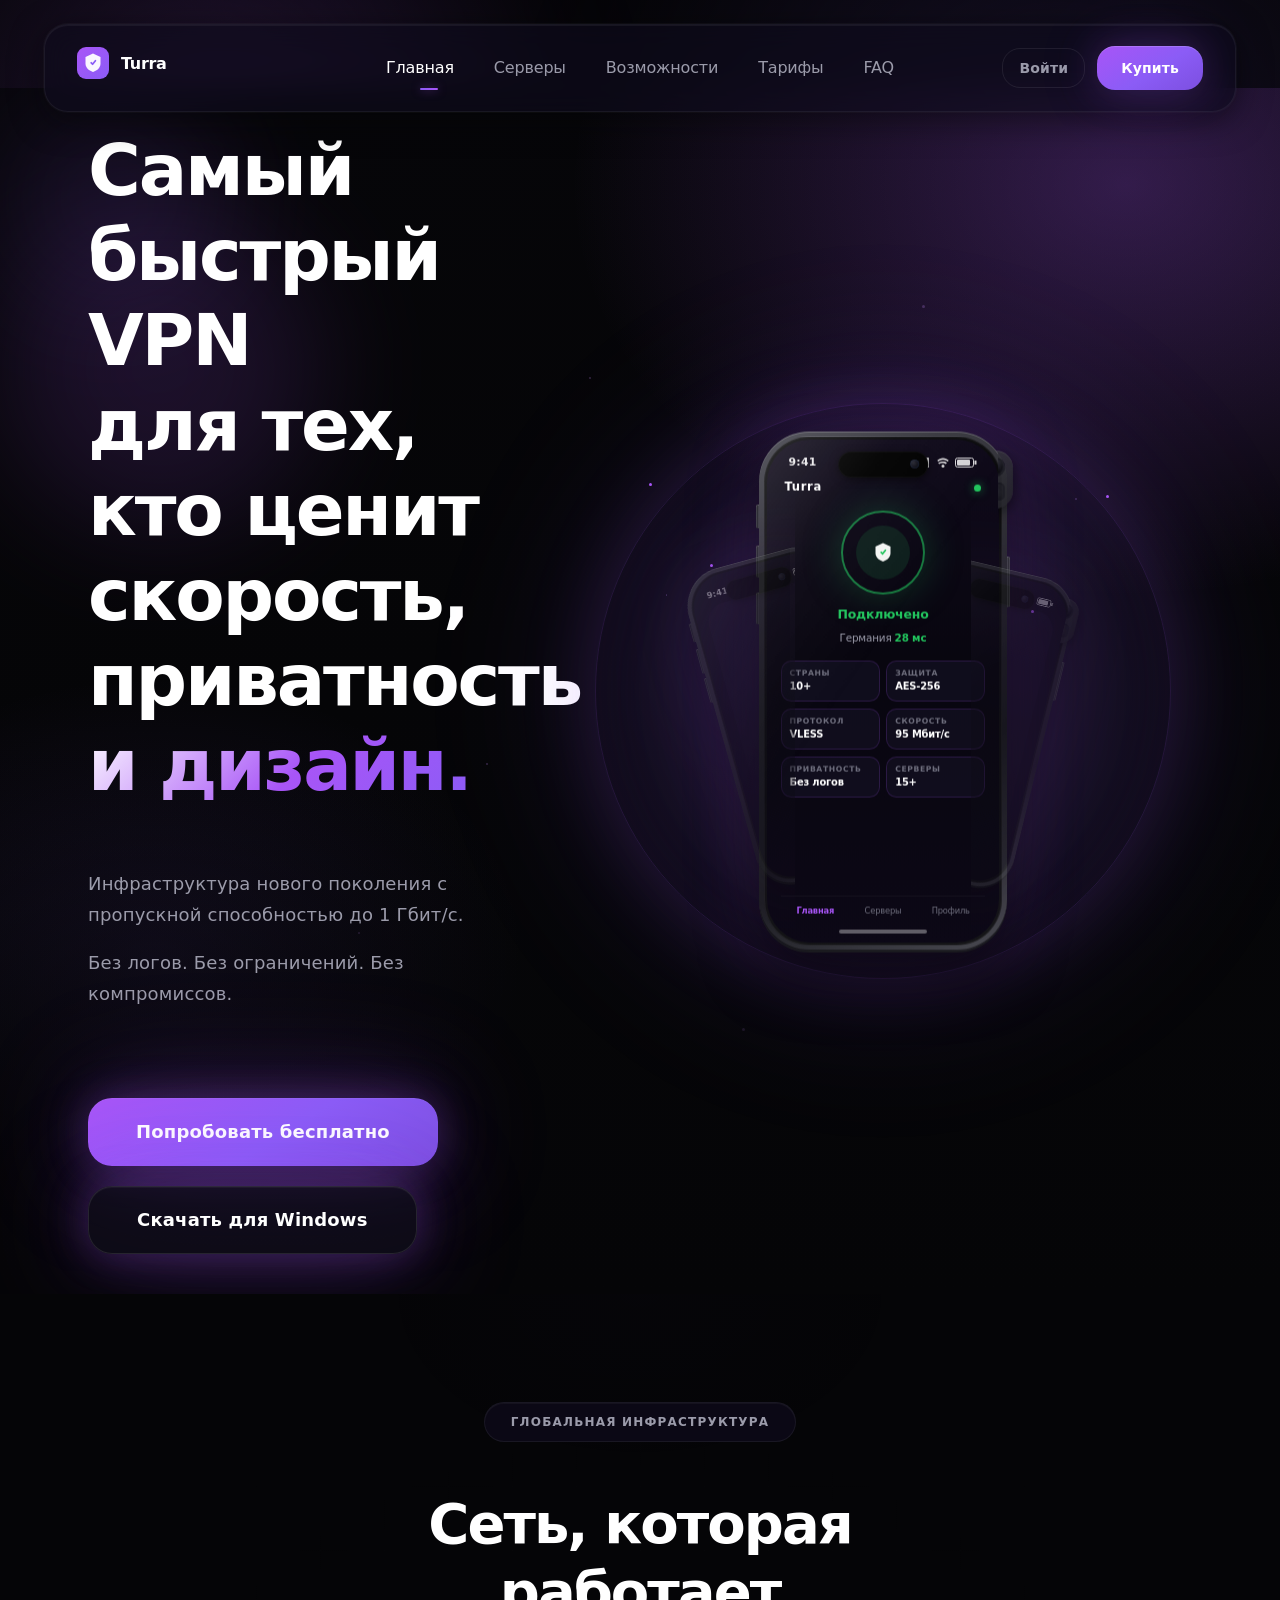
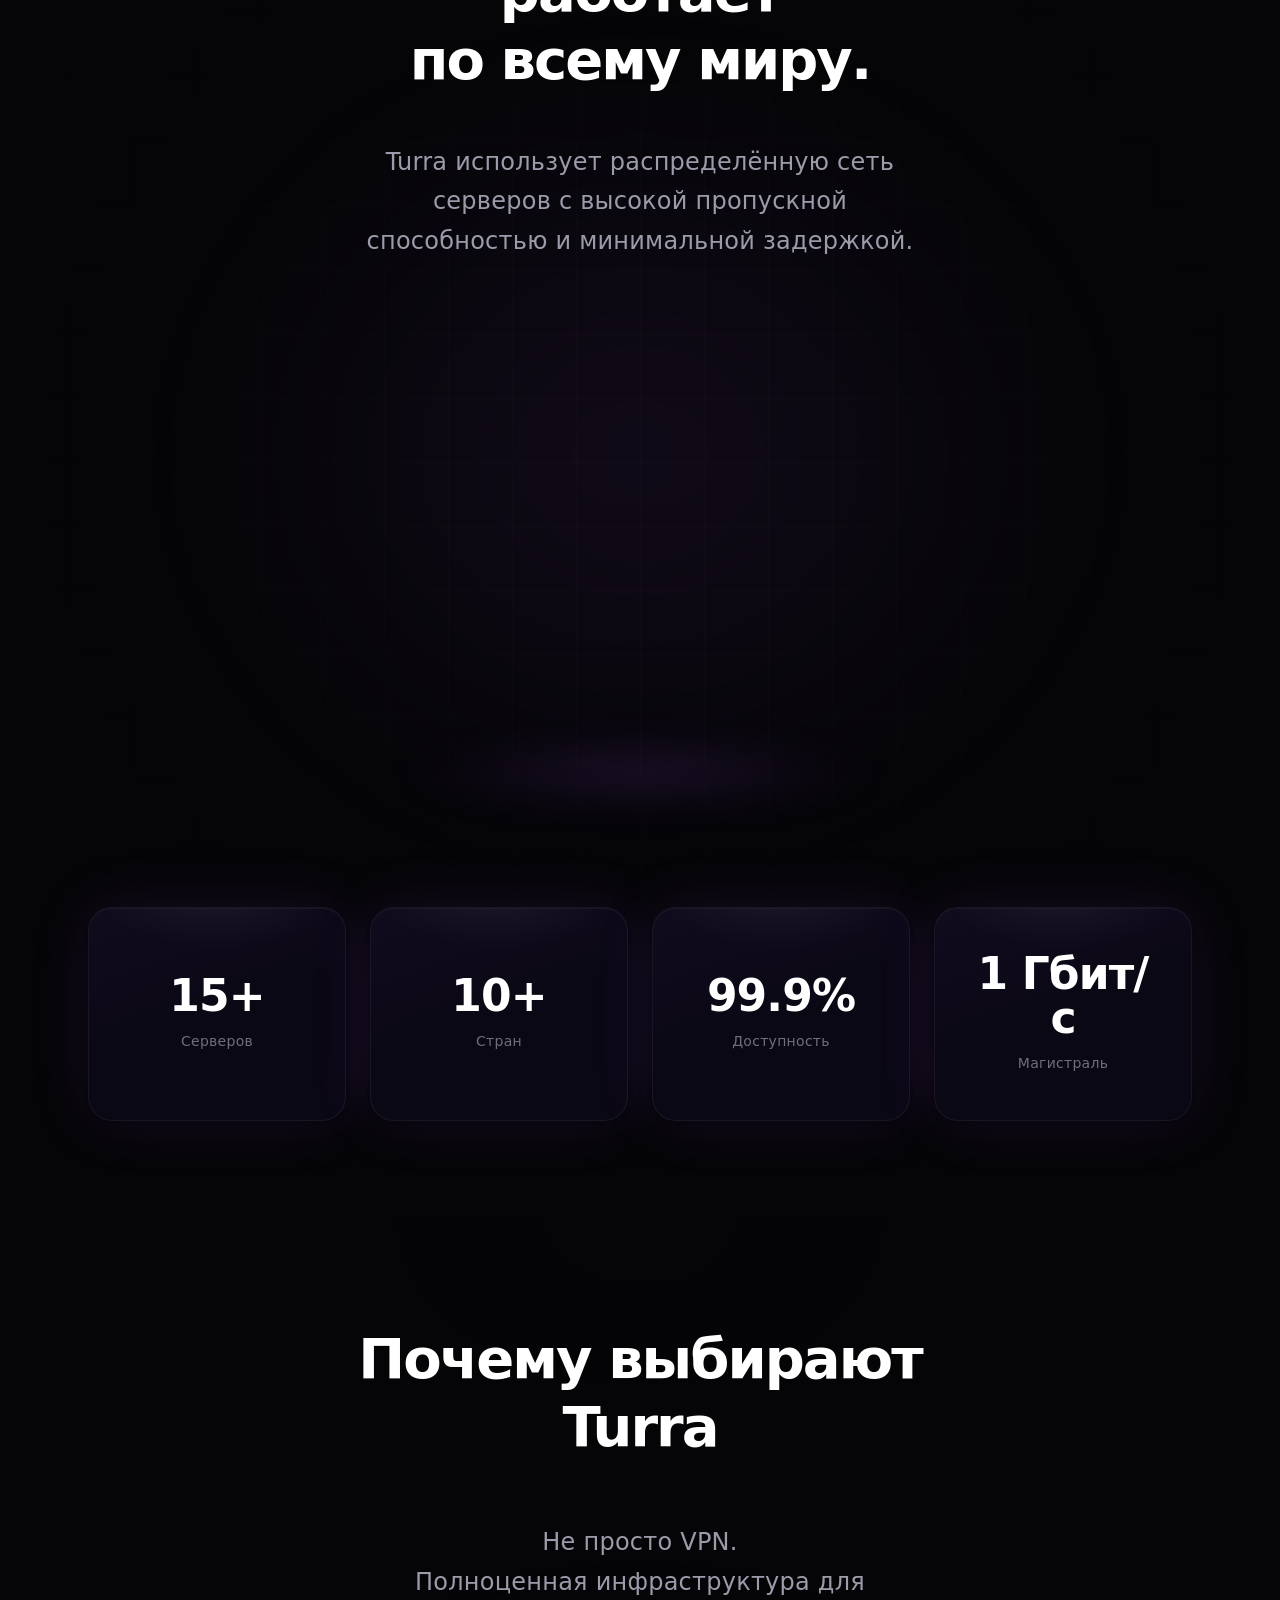
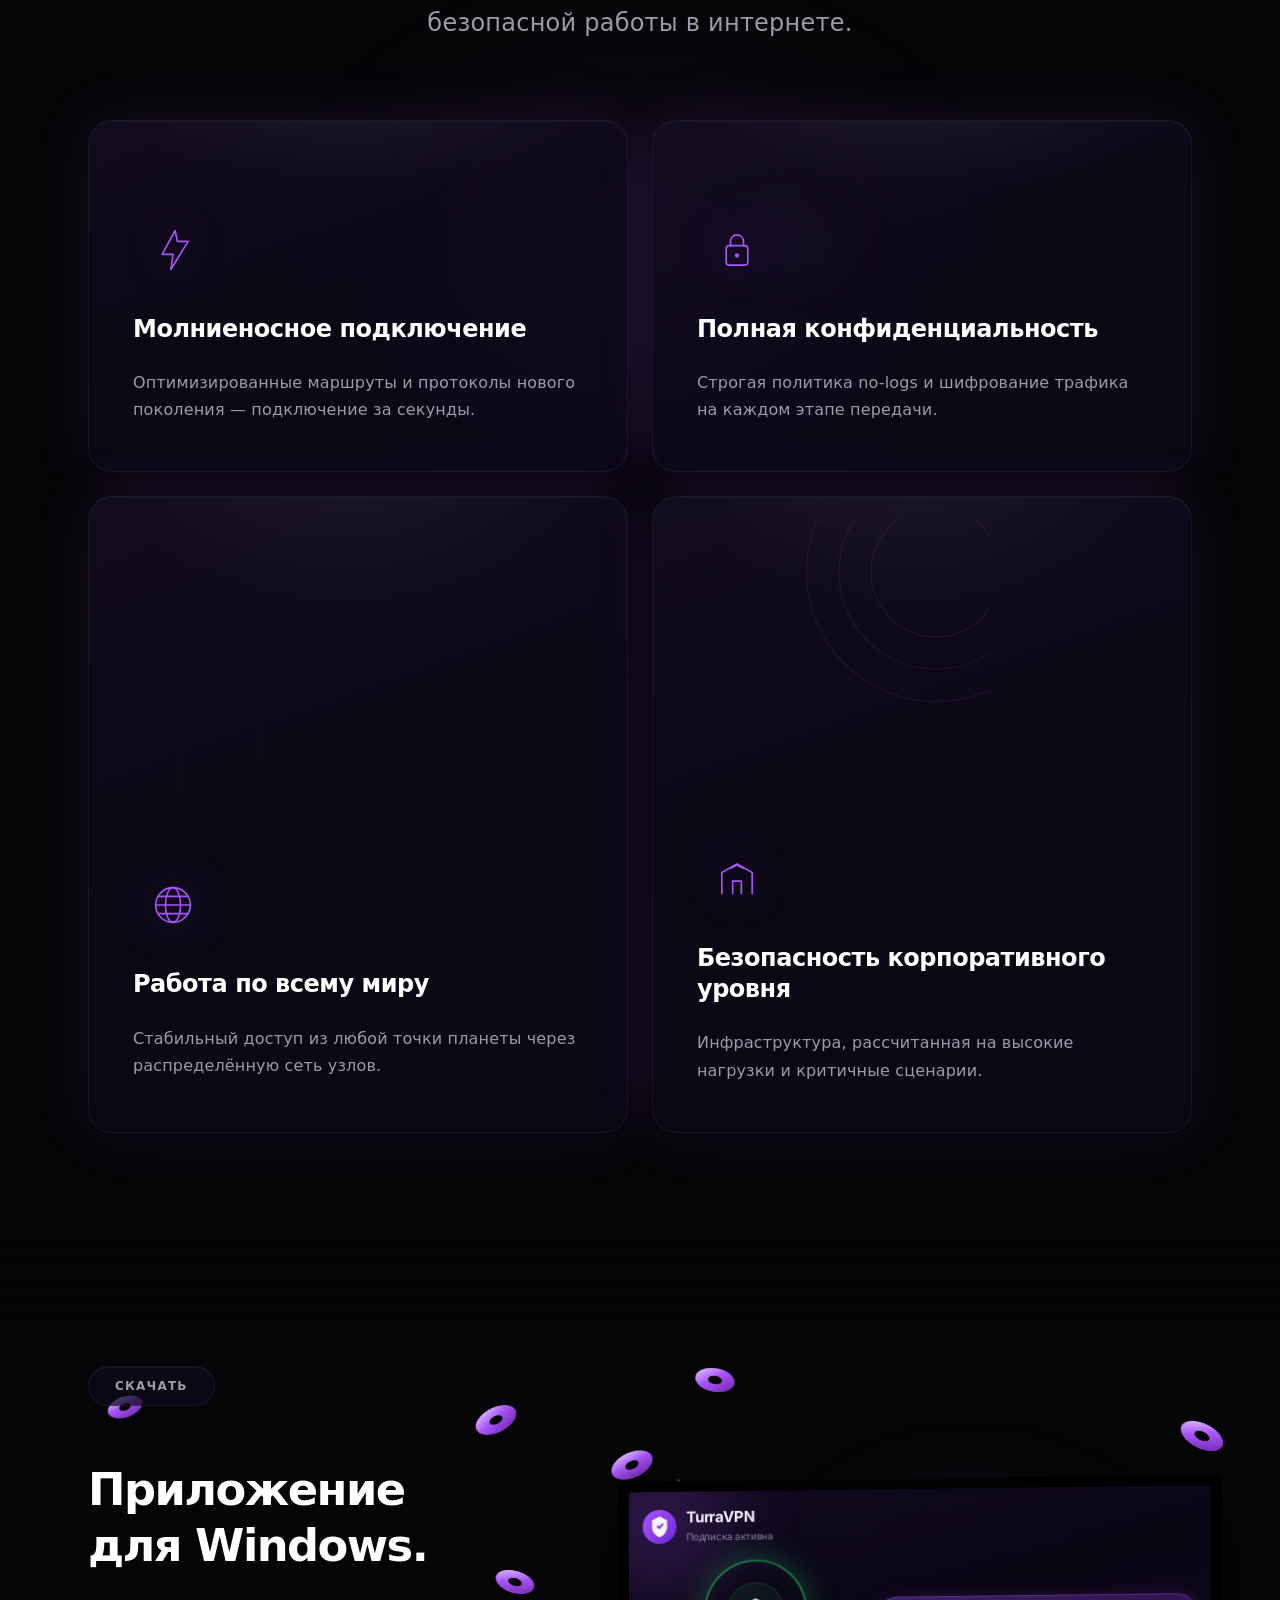
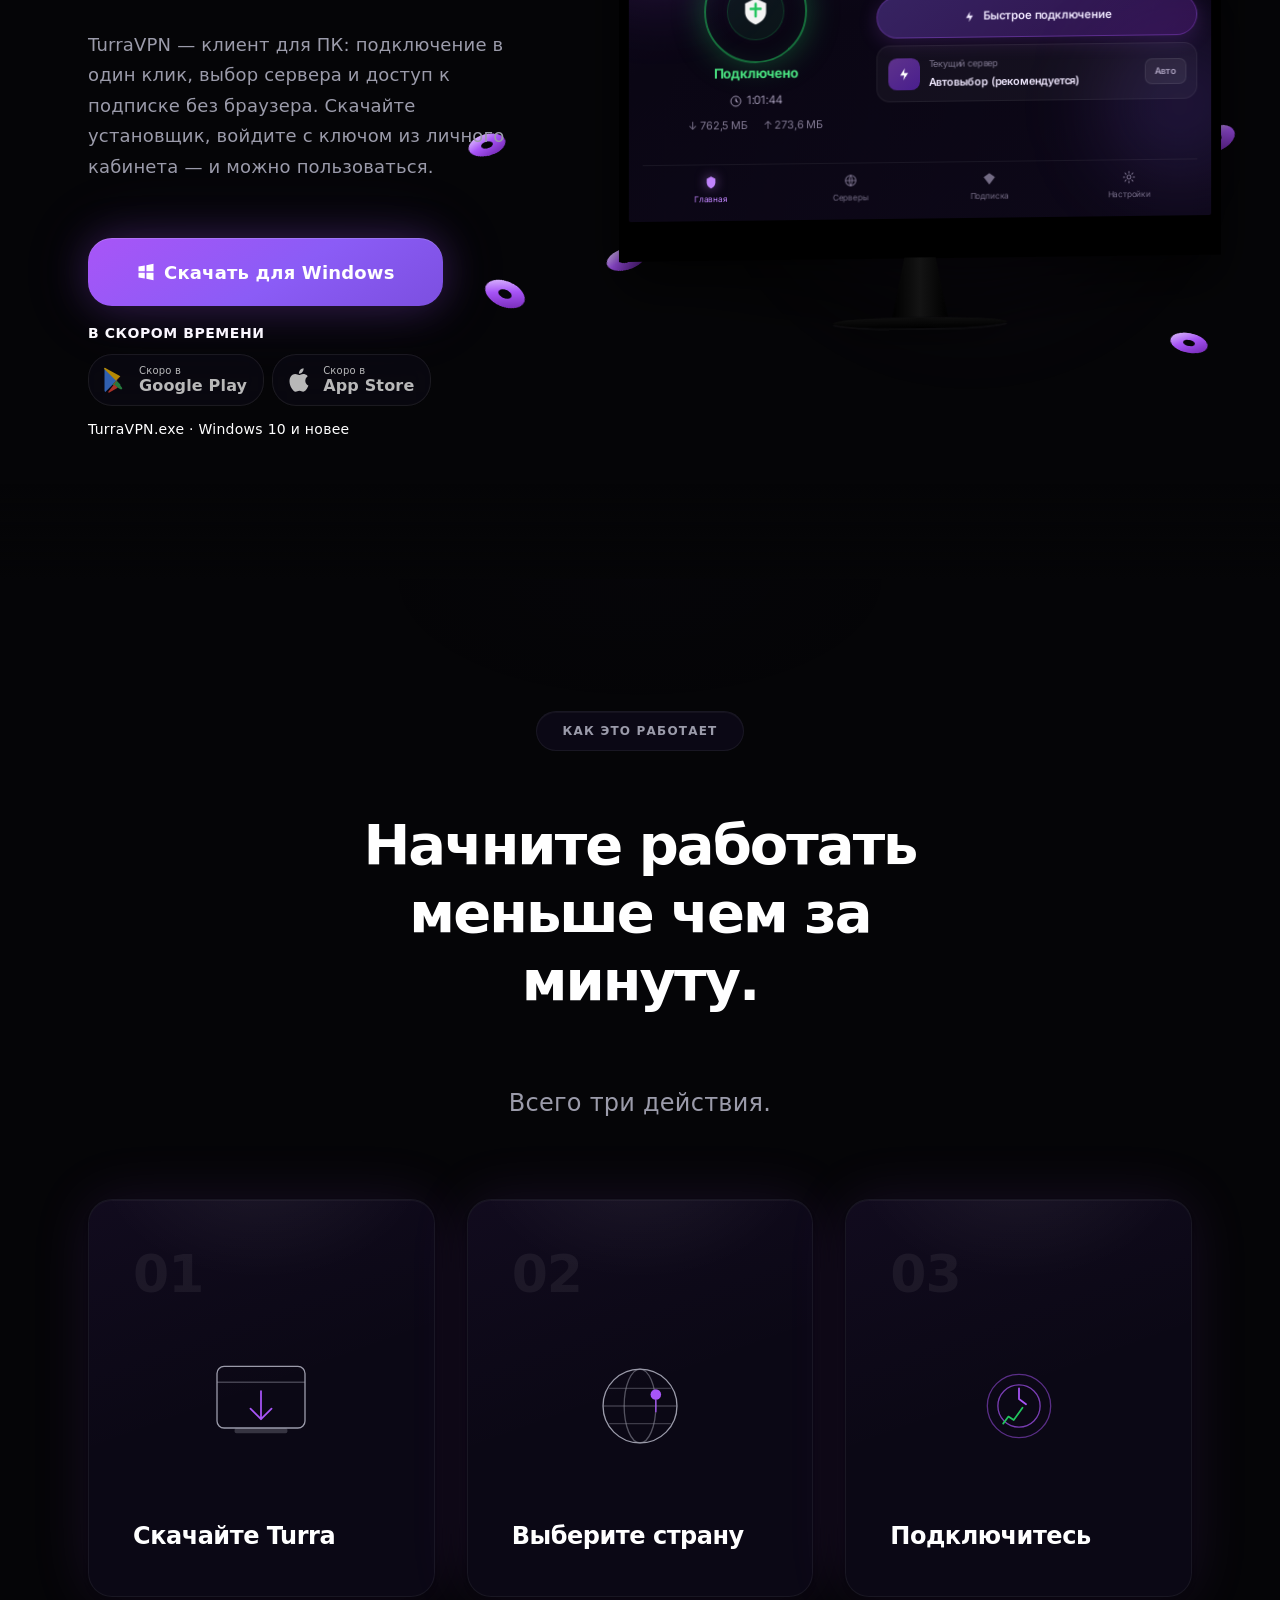
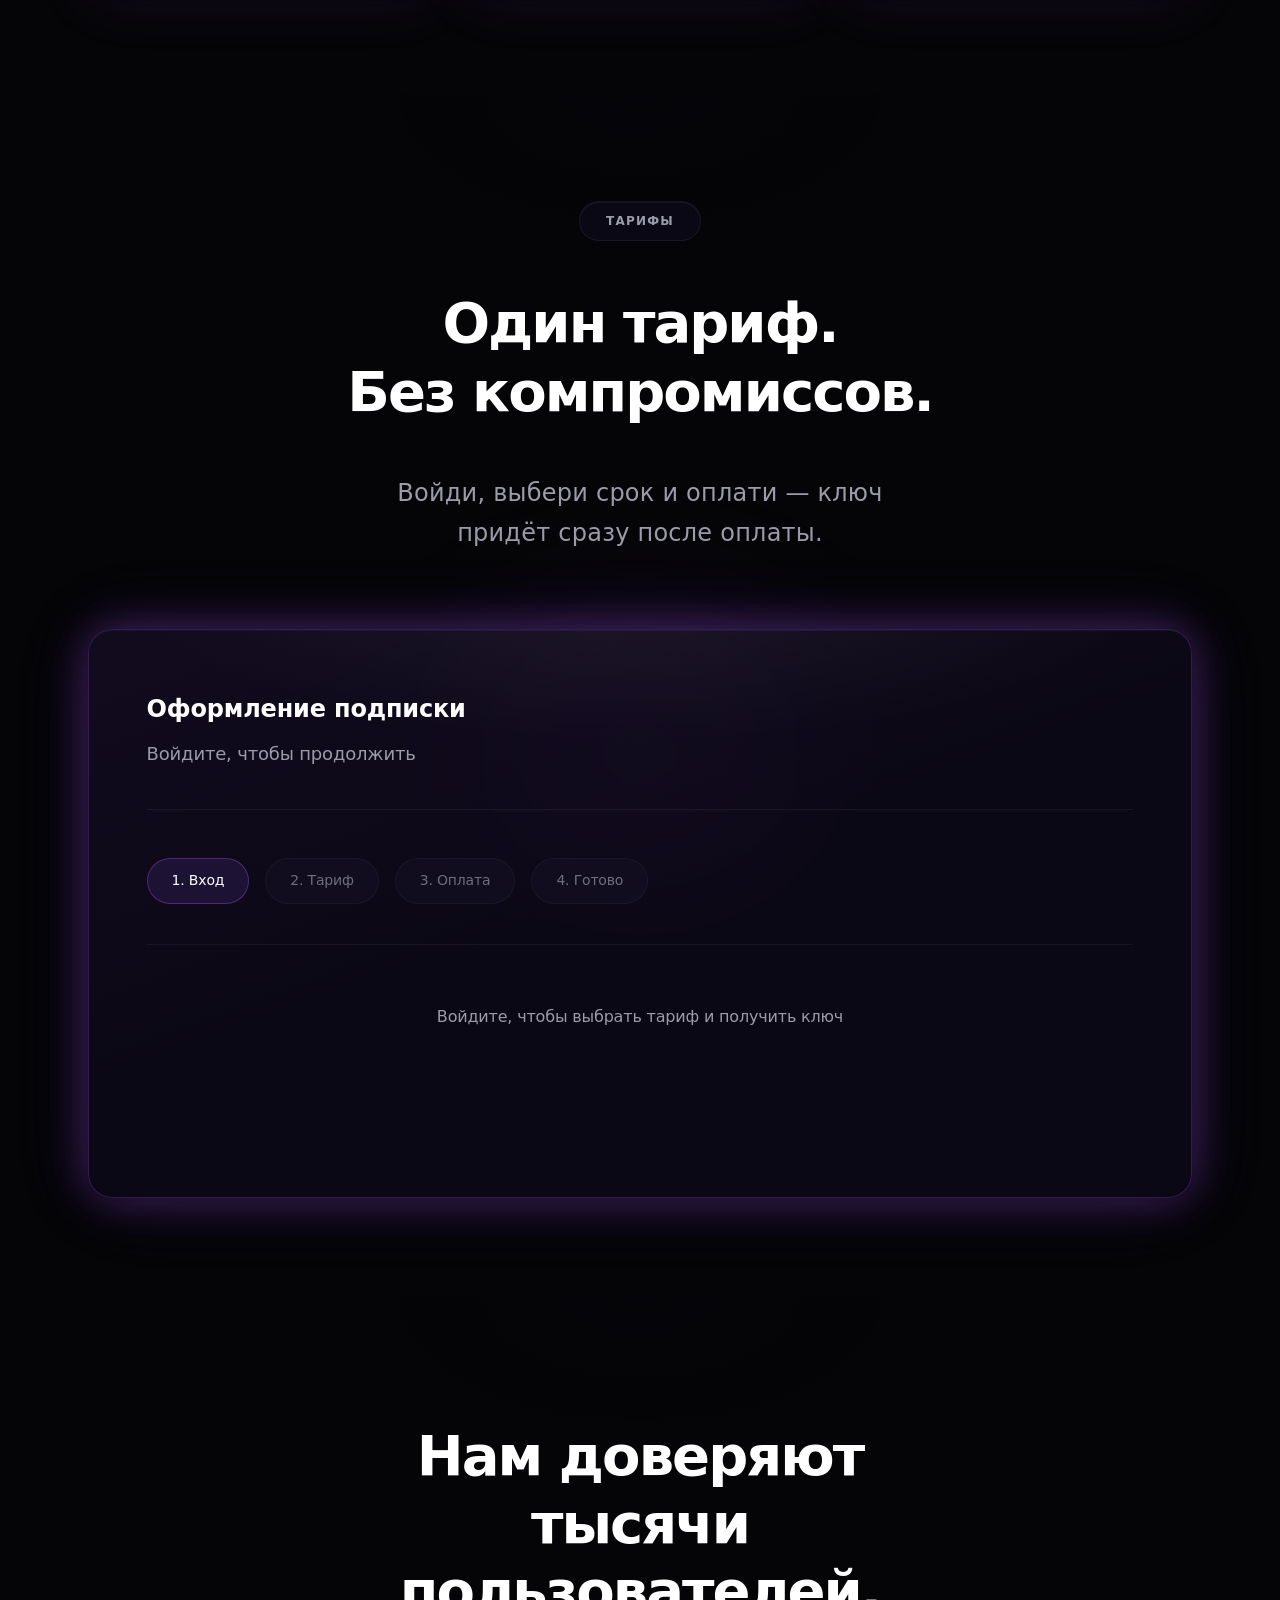
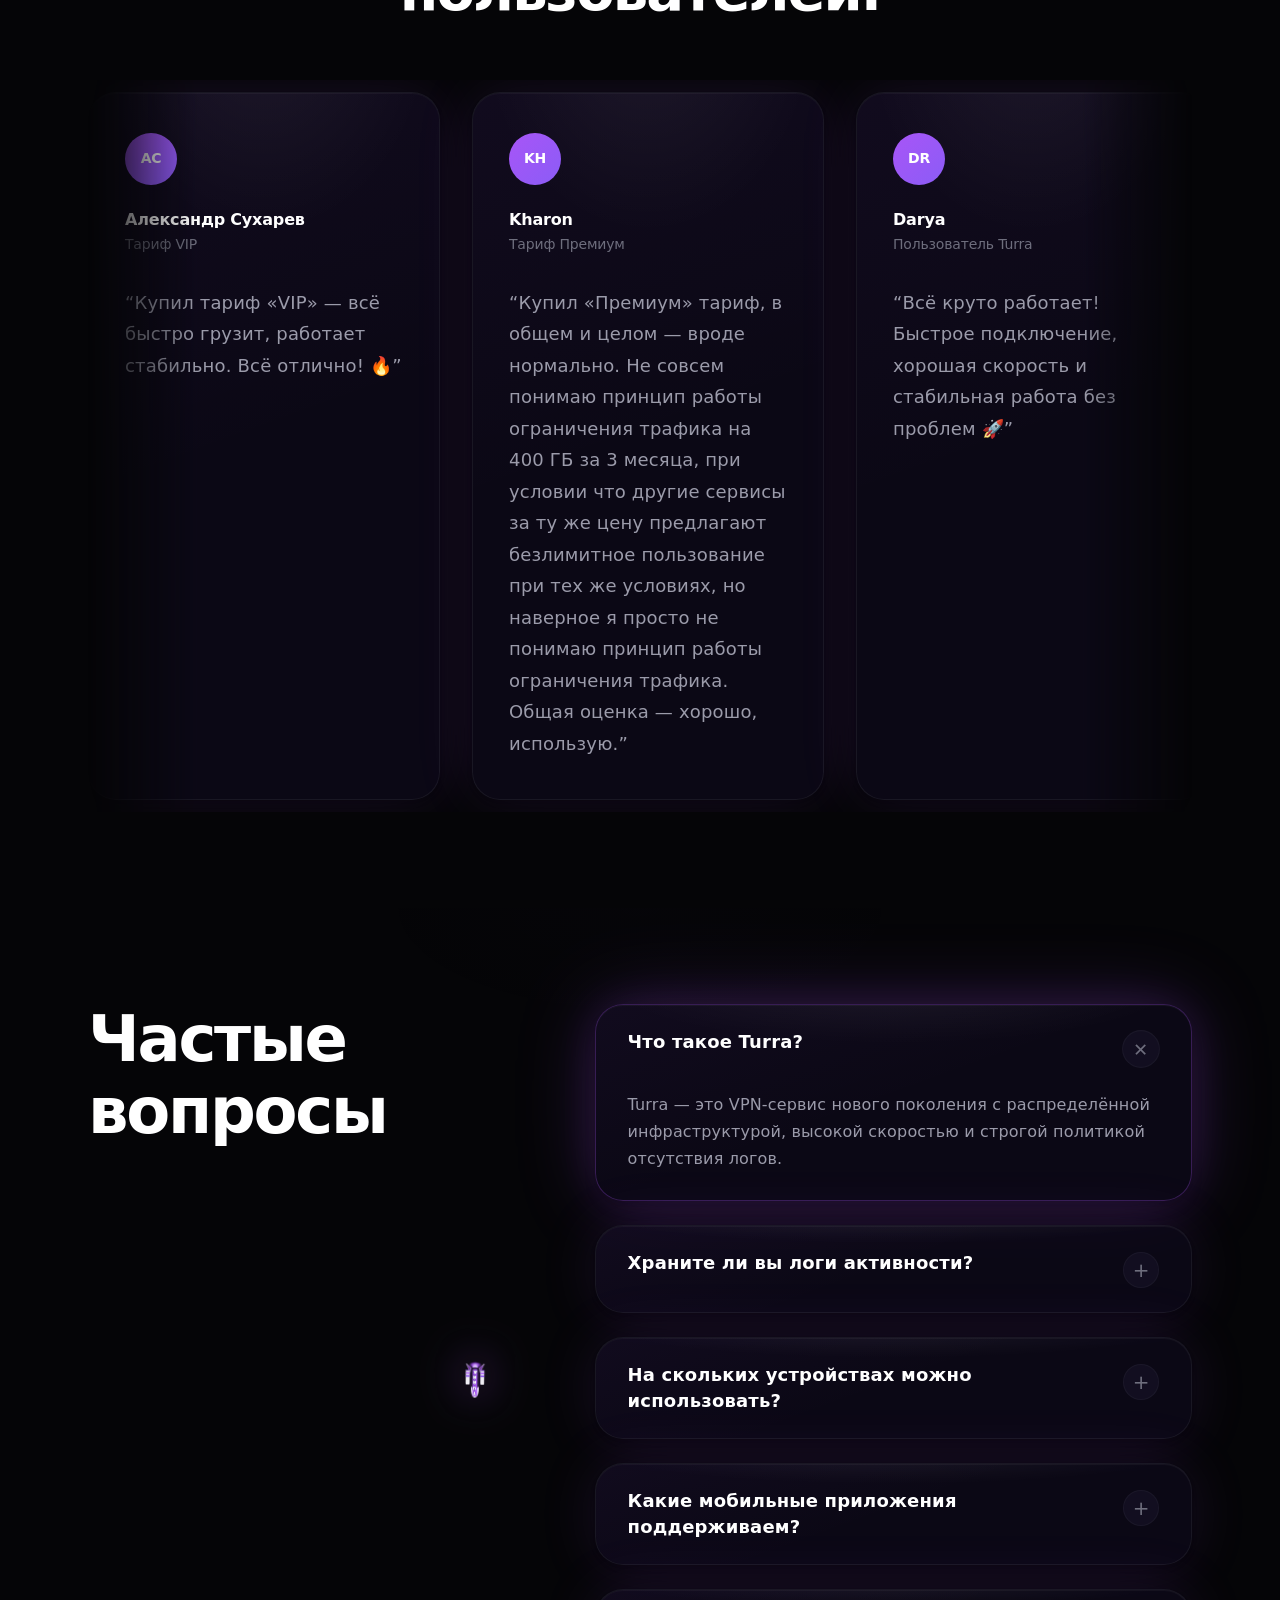
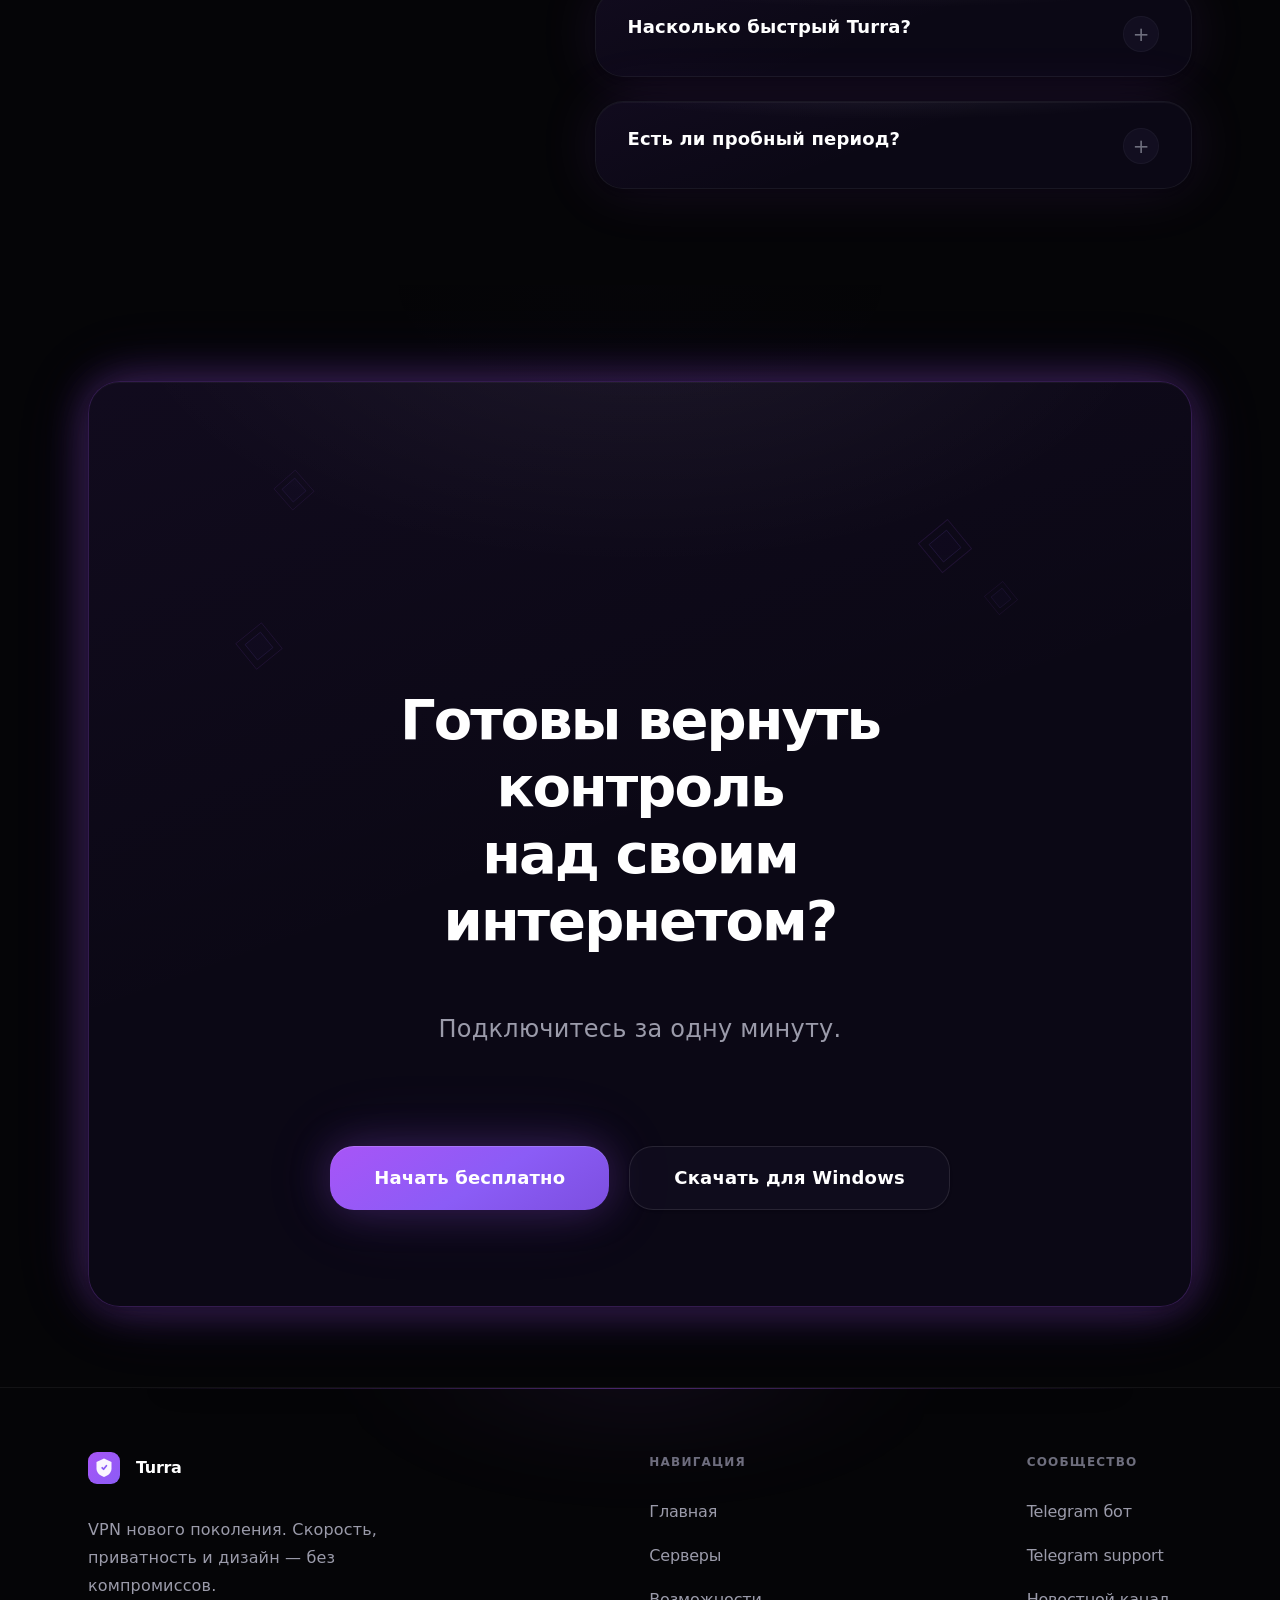
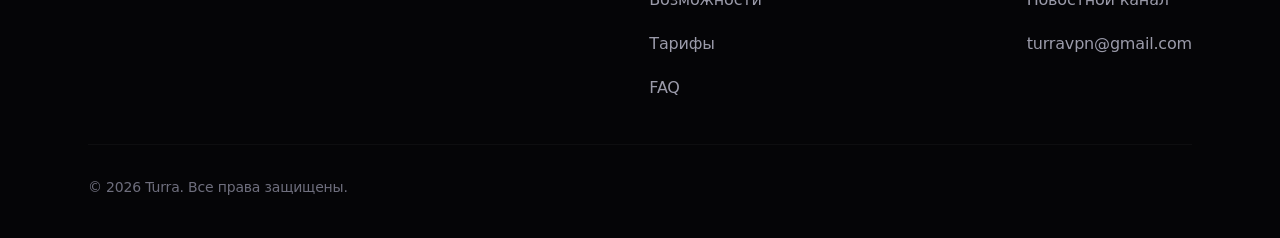
==== commit b16b3df4: "Add files via upload" ====
--- a/profile/index.html
+++ b/profile/index.html
@@ -1,101 +1,216 @@
-<!doctype html>
-<html lang="ru">
-  <head>
-    <meta charset="UTF-8" />
-    <meta name="viewport" content="width=device-width, initial-scale=1.0" />
-    <meta name="theme-color" content="#050508" />
-    <link rel="icon" href="/assets/favicon.svg" type="image/svg+xml" />
-    <title>Turra — личный кабинет</title>
-    <link rel="preconnect" href="https://fonts.googleapis.com" />
-    <link rel="preconnect" href="https://fonts.gstatic.com" crossorigin />
-    <link
-      href="https://fonts.googleapis.com/css2?family=Inter:wght@400;500;600;700&display=swap"
-      rel="stylesheet"
-    />
-    <link rel="stylesheet" href="/styles.css?v=8" />
-    <script src="/config.js"></script>
-    <script src="/security.js"></script>
-    <script src="/api.js?v=2"></script>
-    <script src="/auth-common.js"></script>
-  </head>
-  <body>
-    <div class="bg-glow" aria-hidden="true"></div>
-
-    <header class="header">
-      <div class="wrap header__inner">
-        <a class="logo" href="/">
-          <img src="/assets/logo.svg" alt="" width="36" height="36" />
-          <span>Turra</span>
-        </a>
-        <nav class="nav" aria-label="Основное меню">
-          <a href="/">Главная</a>
-          <a href="/#servers">Серверы</a>
-          <a href="/#buy">Тарифы</a>
-          <a id="link-support" href="#" target="_blank" rel="noopener noreferrer">Поддержка</a>
-        </nav>
-        <div class="header__actions">
-          <a class="btn btn--primary btn--sm" href="/#buy">Тарифы</a>
-        </div>
-      </div>
-    </header>
-
-    <main class="profile-page">
-      <div class="wrap">
-        <div id="profile-loading" class="profile-loading">
-          <div class="spinner"></div>
-          <p class="muted">Загрузка профиля…</p>
-        </div>
-
-        <div id="profile-content" class="hidden">
-          <div class="cabinet-card glass">
-            <div class="cabinet-card__head">
-              <div class="cabinet-user">
-                <div class="avatar cabinet-user__avatar" id="cabinet-avatar">?</div>
-                <div>
-                  <h1 class="h3 cabinet-user__name" id="cabinet-name">—</h1>
-                  <p class="muted small" id="cabinet-email"></p>
-                </div>
-              </div>
-              <button class="btn btn--ghost btn--sm" id="cabinet-logout" type="button">Выйти</button>
-            </div>
-
-            <div class="cabinet-stats">
-              <div class="cabinet-stat">
-                <span class="muted small">Баланс</span>
-                <strong id="cabinet-balance">—</strong>
-              </div>
-              <div class="cabinet-stat">
-                <span class="muted small">Подписка</span>
-                <strong id="cabinet-sub-status">—</strong>
-              </div>
-              <div class="cabinet-stat">
-                <span class="muted small">Действует до</span>
-                <strong id="cabinet-sub-expires">—</strong>
-              </div>
-            </div>
-
-            <div id="cabinet-key" class="cabinet-key hidden">
-              <h2 class="h3 section-title-sm">Ключ подключения</h2>
-              <div class="link-box">
-                <input id="cabinet-sub-link" type="text" readonly />
-                <button class="btn btn--ghost" id="cabinet-btn-copy" type="button">Копировать</button>
-              </div>
-              <button class="btn btn--primary btn--wide" id="cabinet-btn-open-app" type="button">
-                Открыть в приложении
-              </button>
-            </div>
-
-            <div class="cabinet-actions">
-              <a class="btn btn--primary" href="/#buy">Купить или продлить</a>
-              <a class="btn btn--ghost" href="/#download">Скачать приложение</a>
-            </div>
-          </div>
-        </div>
-
-        <p id="profile-error" class="alert hidden"></p>
-      </div>
-    </main>
-
-    <script src="/profile.js?v=2"></script>
-  </body>
-</html>
+<!doctype html>
+<html lang="ru">
+  <head>
+    <meta charset="UTF-8" />
+    <meta name="viewport" content="width=device-width, initial-scale=1.0" />
+    <meta name="theme-color" content="#050508" />
+    <meta http-equiv="Cache-Control" content="no-cache, no-store, must-revalidate" />
+    <meta http-equiv="Pragma" content="no-cache" />
+    <meta http-equiv="Expires" content="0" />
+    <link rel="icon" href="/assets/favicon.svg" type="image/svg+xml" />
+    <title>Turra — личный кабинет</title>
+    <link rel="preconnect" href="https://fonts.googleapis.com" />
+    <link rel="preconnect" href="https://fonts.gstatic.com" crossorigin />
+    <link
+      href="https://fonts.googleapis.com/css2?family=Inter:wght@400;500;600;700&display=swap"
+      rel="stylesheet"
+    />
+    <link rel="stylesheet" href="/styles.css?v=15" />
+    <script src="/config.js"></script>
+    <script src="/security.js"></script>
+    <script src="/api.js?v=8"></script>
+    <script src="/auth-common.js?v=3"></script>
+  </head>
+  <body>
+    <div class="bg-glow" aria-hidden="true"></div>
+
+    <header class="header">
+      <div class="wrap header__inner">
+        <a class="logo" href="/">
+          <img src="/assets/logo.svg" alt="" width="36" height="36" />
+          <span>Turra</span>
+        </a>
+        <nav class="nav" aria-label="Основное меню">
+          <a href="/">Главная</a>
+          <a href="/#servers">Серверы</a>
+          <a href="/#pricing">Тарифы</a>
+          <a id="link-support" href="#" target="_blank" rel="noopener noreferrer">Поддержка</a>
+        </nav>
+        <div class="header__actions">
+          <a class="btn btn--primary btn--sm" href="/?renew=1#pricing">Тарифы</a>
+        </div>
+      </div>
+    </header>
+
+    <main class="profile-page">
+      <div class="wrap">
+        <div id="profile-loading" class="profile-loading">
+          <div class="spinner"></div>
+          <p class="muted">Загрузка профиля…</p>
+        </div>
+
+        <div id="profile-content" class="hidden">
+          <div class="cabinet-card glass">
+            <div class="cabinet-card__head">
+              <div class="cabinet-user">
+                <div class="avatar cabinet-user__avatar" id="cabinet-avatar">?</div>
+                <div>
+                  <h1 class="h3 cabinet-user__name" id="cabinet-name">—</h1>
+                  <p class="muted small" id="cabinet-email"></p>
+                </div>
+              </div>
+              <button class="btn btn--ghost btn--sm" id="cabinet-logout" type="button">Выйти</button>
+            </div>
+
+            <div class="cabinet-stats">
+              <div class="cabinet-stat cabinet-stat--balance">
+                <span class="muted small">Баланс</span>
+                <strong id="cabinet-balance">—</strong>
+                <button class="btn btn--ghost btn--sm cabinet-stat__action" id="cabinet-balance-topup" type="button">
+                  Пополнить
+                </button>
+              </div>
+              <div class="cabinet-stat">
+                <span class="muted small">Подписка</span>
+                <strong id="cabinet-sub-status">—</strong>
+              </div>
+              <div class="cabinet-stat">
+                <span class="muted small">Действует до</span>
+                <strong id="cabinet-sub-expires">—</strong>
+              </div>
+            </div>
+
+            <div id="cabinet-topup" class="cabinet-section cabinet-section--highlight">
+              <h2 class="h3 section-title-sm">Пополнение баланса</h2>
+              <p class="muted small">
+                Средства зачисляются на баланс — ими можно оплатить тариф, докупку трафика и устройств.
+              </p>
+
+              <div class="cabinet-topup-amounts" id="cabinet-topup-amounts">
+                <button type="button" class="cabinet-topup-amount" data-rub="100">100 ₽</button>
+                <button type="button" class="cabinet-topup-amount" data-rub="300">300 ₽</button>
+                <button type="button" class="cabinet-topup-amount is-selected" data-rub="500">500 ₽</button>
+                <button type="button" class="cabinet-topup-amount" data-rub="1000">1000 ₽</button>
+              </div>
+
+              <label class="cabinet-topup-custom">
+                <span class="muted small">Другая сумма, ₽</span>
+                <input id="cabinet-topup-custom" type="number" min="10" step="10" placeholder="500" inputmode="numeric" />
+              </label>
+
+              <h3 class="cabinet-addon__title">Способ оплаты</h3>
+              <div id="cabinet-topup-methods" class="cabinet-topup-methods">
+                <p class="muted small">Загрузка…</p>
+              </div>
+              <div id="cabinet-topup-suboptions" class="cabinet-topup-suboptions hidden"></div>
+
+              <div id="cabinet-topup-actions">
+                <button class="btn btn--primary btn--wide" id="cabinet-topup-pay" type="button">
+                  Пополнить баланс
+                </button>
+              </div>
+
+              <div id="cabinet-topup-wait" class="cabinet-topup-wait hidden">
+                <div class="spinner"></div>
+                <p class="muted small" id="cabinet-topup-status">Ожидаем оплату…</p>
+                <button class="btn btn--secondary" id="cabinet-topup-open" type="button">
+                  Открыть страницу оплаты
+                </button>
+              </div>
+            </div>
+
+            <div id="cabinet-accounts" class="cabinet-section cabinet-section--highlight">
+              <h2 class="h3 section-title-sm">Способы входа</h2>
+              <p class="muted small">
+                Привяжите Яндекс, чтобы входить на сайт по почте — подписка и баланс останутся теми же,
+                что в Telegram-боте.
+              </p>
+              <div id="cabinet-linked-list" class="cabinet-linked-list">
+                <p class="muted small">Загрузка…</p>
+              </div>
+              <button type="button" class="cabinet-yandex-link" id="cabinet-link-yandex">
+                <span class="cabinet-yandex-link__icon" aria-hidden="true">Я</span>
+                <span>Привязать Яндекс</span>
+              </button>
+              <p id="cabinet-accounts-msg" class="muted small hidden"></p>
+            </div>
+
+            <div id="cabinet-usage" class="cabinet-section hidden">
+              <h2 class="h3 section-title-sm">Использование</h2>
+              <div class="cabinet-stats cabinet-stats--usage">
+                <div class="cabinet-stat">
+                  <span class="muted small">Трафик</span>
+                  <strong id="cabinet-traffic">—</strong>
+                </div>
+                <div class="cabinet-stat">
+                  <span class="muted small">Устройства</span>
+                  <strong id="cabinet-devices">—</strong>
+                </div>
+              </div>
+            </div>
+
+            <div id="cabinet-addons" class="cabinet-section cabinet-section--highlight hidden">
+              <h2 class="h3 section-title-sm">Докупка трафика и устройств</h2>
+              <p class="muted small">Расширьте подписку без смены тарифа. Оплата списывается с баланса.</p>
+
+              <div id="cabinet-traffic-block" class="cabinet-addon">
+                <h3 class="cabinet-addon__title">Трафик</h3>
+                <div id="cabinet-traffic-packages" class="cabinet-packages">
+                  <p class="muted small">Загрузка…</p>
+                </div>
+              </div>
+
+              <div id="cabinet-devices-block" class="cabinet-addon">
+                <h3 class="cabinet-addon__title">Устройства</h3>
+                <div class="cabinet-device-buy">
+                  <div class="cabinet-device-buy__controls">
+                    <button class="btn btn--ghost btn--sm" id="cabinet-dev-minus" type="button" aria-label="Меньше">−</button>
+                    <span id="cabinet-dev-count">1</span>
+                    <button class="btn btn--ghost btn--sm" id="cabinet-dev-plus" type="button" aria-label="Больше">+</button>
+                  </div>
+                  <p class="muted small" id="cabinet-dev-price">—</p>
+                  <button class="btn btn--secondary" id="cabinet-dev-buy" type="button">Купить устройства</button>
+                </div>
+              </div>
+            </div>
+
+            <div id="cabinet-trial" class="cabinet-section hidden">
+              <h2 class="h3 section-title-sm">Пробный период</h2>
+              <p class="muted small" id="cabinet-trial-desc"></p>
+              <button class="btn btn--primary" id="cabinet-trial-btn" type="button">
+                Активировать trial
+              </button>
+            </div>
+
+            <div id="cabinet-key" class="cabinet-key hidden">
+              <h2 class="h3 section-title-sm">Ключ подключения</h2>
+              <div class="link-box">
+                <input id="cabinet-sub-link" type="text" readonly />
+                <button class="btn btn--ghost" id="cabinet-btn-copy" type="button">Копировать</button>
+              </div>
+              <button class="btn btn--primary btn--wide" id="cabinet-btn-open-app" type="button">
+                Открыть в приложении
+              </button>
+            </div>
+
+            <div id="cabinet-setup-guide" class="cabinet-section hidden"></div>
+
+            <p id="cabinet-msg" class="alert hidden" role="status"></p>
+
+            <div class="cabinet-actions">
+              <a class="btn btn--primary" id="cabinet-buy-renew" href="/?renew=1#pricing">
+                Купить или продлить
+              </a>
+              <a class="btn btn--ghost" href="/#download">Скачать приложение</a>
+            </div>
+          </div>
+        </div>
+
+        <p id="profile-error" class="alert hidden"></p>
+      </div>
+    </main>
+
+    <script src="/setup-guide.js?v=3"></script>
+    <script src="/profile.js?v=10"></script>
+  </body>
+</html>
--- a/styles.css
+++ b/styles.css
@@ -1,1720 +1,2233 @@
-:root {
-  --bg: #050508;
-  --bg-elevated: rgba(26, 16, 51, 0.6);
-  --purple: #a855f7;
-  --purple-mid: #8b5cf6;
-  --purple-dark: #6d28d9;
-  --purple-glow: rgba(168, 85, 247, 0.45);
-  --text: #ffffff;
-  --muted: #94a3b8;
-  --border: rgba(168, 85, 247, 0.22);
-  --green: #22c55e;
-  --yellow: #eab308;
-  --red: #ef4444;
-  --radius: 20px;
-  --radius-xl: 24px;
-  --font: 'Inter', system-ui, sans-serif;
-  --glass: rgba(26, 16, 51, 0.55);
-  --glass-border: rgba(255, 255, 255, 0.1);
-  --container-max: 1280px;
-  --section-pad: 100px;
-  --header-h: 76px;
-}
-
-* {
-  box-sizing: border-box;
-}
-
-html {
-  scroll-behavior: smooth;
-}
-
-body {
-  margin: 0;
-  font-family: var(--font);
-  background: var(--bg);
-  color: var(--text);
-  line-height: 1.55;
-  -webkit-font-smoothing: antialiased;
-  overflow-x: hidden;
-}
-
-img {
-  max-width: 100%;
-  display: block;
-}
-
-a {
-  color: inherit;
-  text-decoration: none;
-}
-
-.wrap {
-  width: min(var(--container-max), calc(100% - 48px));
-  margin: 0 auto;
-}
-
-.hidden {
-  display: none !important;
-}
-
-.muted {
-  color: var(--muted);
-}
-
-.small {
-  font-size: 0.85rem;
-}
-
-.glass {
-  background: var(--glass);
-  backdrop-filter: blur(18px);
-  -webkit-backdrop-filter: blur(18px);
-  border: 1px solid var(--glass-border);
-}
-
-/* Background */
-.bg-glow {
-  position: fixed;
-  inset: 0;
-  z-index: 0;
-  pointer-events: none;
-  background:
-    radial-gradient(ellipse 55% 45% at 75% 15%, rgba(109, 40, 217, 0.35), transparent 60%),
-    radial-gradient(ellipse 45% 35% at 15% 75%, rgba(139, 92, 246, 0.15), transparent 55%),
-    var(--bg);
-}
-
-.bg-orb {
-  position: fixed;
-  border-radius: 50%;
-  filter: blur(80px);
-  pointer-events: none;
-  z-index: 0;
-}
-
-.bg-orb--1 {
-  width: 420px;
-  height: 420px;
-  top: -80px;
-  right: -60px;
-  background: rgba(124, 58, 237, 0.28);
-}
-
-.bg-orb--2 {
-  width: 320px;
-  height: 320px;
-  bottom: 10%;
-  left: -80px;
-  background: rgba(168, 85, 247, 0.15);
-}
-
-main,
-.header,
-.footer {
-  position: relative;
-  z-index: 1;
-}
-
-/* Typography */
-.h1 {
-  margin: 0 0 14px;
-  font-size: clamp(1.9rem, 4.5vw, 2.75rem);
-  font-weight: 800;
-  line-height: 1.12;
-  letter-spacing: -0.03em;
-}
-
-.h2 {
-  margin: 0 0 14px;
-  font-size: clamp(1.75rem, 3.5vw, 2.5rem);
-  font-weight: 800;
-  line-height: 1.15;
-  letter-spacing: -0.025em;
-}
-
-.h3 {
-  margin: 0;
-  font-size: 1.12rem;
-  font-weight: 700;
-}
-
-.section-title-sm {
-  margin: 0 0 16px;
-}
-
-.lead {
-  margin: 0;
-  color: var(--muted);
-  font-size: 1.02rem;
-  line-height: 1.7;
-  max-width: 540px;
-}
-
-.chip {
-  display: inline-block;
-  margin-bottom: 14px;
-  padding: 7px 14px;
-  border-radius: 999px;
-  font-size: 0.72rem;
-  font-weight: 600;
-  text-transform: uppercase;
-  letter-spacing: 0.07em;
-  color: #d8b4fe;
-  background: rgba(168, 85, 247, 0.12);
-  border: 1px solid var(--border);
-}
-
-/* Header */
-.header {
-  position: sticky;
-  top: 0;
-  z-index: 100;
-  border-bottom: 1px solid rgba(255, 255, 255, 0.05);
-  background: rgba(5, 5, 8, 0.78);
-  backdrop-filter: blur(20px);
-}
-
-.header__inner {
-  display: flex;
-  align-items: center;
-  justify-content: space-between;
-  height: var(--header-h);
-  gap: 16px;
-}
-
-.logo {
-  display: flex;
-  align-items: center;
-  gap: 10px;
-  font-weight: 700;
-  font-size: 1.08rem;
-}
-
-.nav {
-  display: flex;
-  gap: 30px;
-}
-
-.nav a {
-  color: var(--muted);
-  font-size: 0.92rem;
-  font-weight: 500;
-  transition: color 0.2s;
-}
-
-.nav a:hover {
-  color: var(--text);
-}
-
-.header__actions {
-  display: flex;
-  align-items: center;
-  gap: 18px;
-}
-
-.link-login {
-  color: var(--muted);
-  font-size: 0.92rem;
-  font-weight: 500;
-}
-
-.link-login:hover {
-  color: var(--text);
-}
-
-/* Buttons */
-.btn {
-  display: inline-flex;
-  align-items: center;
-  justify-content: center;
-  gap: 8px;
-  border: none;
-  border-radius: 14px;
-  padding: 14px 28px;
-  min-height: 52px;
-  font: inherit;
-  font-weight: 600;
-  font-size: 0.95rem;
-  cursor: pointer;
-  transition: transform 0.15s, box-shadow 0.2s, background 0.2s;
-  white-space: nowrap;
-}
-
-.btn:disabled {
-  opacity: 0.45;
-  cursor: not-allowed;
-}
-
-.btn:not(:disabled):hover {
-  transform: translateY(-2px);
-}
-
-.btn--sm {
-  padding: 10px 20px;
-  font-size: 0.86rem;
-  border-radius: 12px;
-}
-
-.btn--lg {
-  padding: 15px 28px;
-  font-size: 1rem;
-}
-
-.btn--wide {
-  width: 100%;
-}
-
-.btn--primary {
-  color: #fff;
-  background: linear-gradient(135deg, #b44aff 0%, #7c3aed 55%, #6d28d9 100%);
-  box-shadow:
-    0 0 0 1px rgba(255, 255, 255, 0.08) inset,
-    0 8px 32px var(--purple-glow),
-    0 0 48px rgba(168, 85, 247, 0.15);
-}
-
-.btn--primary:not(:disabled):hover {
-  box-shadow:
-    0 0 0 1px rgba(255, 255, 255, 0.12) inset,
-    0 12px 40px rgba(168, 85, 247, 0.55);
-}
-
-.btn--outline {
-  color: var(--text);
-  background: rgba(255, 255, 255, 0.02);
-  border: 1px solid var(--border);
-  box-shadow: 0 4px 20px rgba(0, 0, 0, 0.2);
-}
-
-.btn--ghost {
-  color: var(--muted);
-  background: rgba(255, 255, 255, 0.04);
-  border: 1px solid rgba(255, 255, 255, 0.08);
-}
-
-.win-icon {
-  font-size: 1.1rem;
-  opacity: 0.9;
-}
-
-/* Purchase top */
-.purchase-top {
-  padding: 40px 0 56px;
-}
-
-.purchase-top__head {
-  text-align: center;
-  margin-bottom: 36px;
-}
-
-.purchase-top__head .lead {
-  margin: 0 auto;
-}
-
-.purchase-card {
-  border-radius: var(--radius-xl);
-  padding: 32px;
-  box-shadow:
-    0 0 0 1px rgba(168, 85, 247, 0.12),
-    0 32px 80px rgba(0, 0, 0, 0.45);
-}
-
-/* Carousel */
-.carousel {
-  position: relative;
-  display: grid;
-  grid-template-columns: auto 1fr auto;
-  align-items: center;
-  gap: 12px;
-}
-
-.carousel__viewport {
-  overflow: hidden;
-  width: 100%;
-  padding: 12px 0 20px;
-}
-
-.carousel__track {
-  display: flex;
-  gap: 20px;
-  transition: transform 0.45s cubic-bezier(0.25, 0.8, 0.25, 1);
-  will-change: transform;
-}
-
-.carousel__slide {
-  flex: 0 0 min(300px, 85vw);
-  transition: transform 0.35s, opacity 0.35s;
-  opacity: 0.72;
-  transform: scale(0.94);
-}
-
-.carousel__slide.is-active {
-  opacity: 1;
-  transform: scale(1);
-}
-
-.carousel__slide .plan-card {
-  height: 100%;
-  min-height: 400px;
-}
-
-.carousel__btn {
-  width: 44px;
-  height: 44px;
-  border-radius: 50%;
-  border: 1px solid var(--glass-border);
-  background: var(--glass);
-  backdrop-filter: blur(12px);
-  color: var(--text);
-  font-size: 1.5rem;
-  line-height: 1;
-  cursor: pointer;
-  transition: background 0.2s, border-color 0.2s, opacity 0.2s;
-  flex-shrink: 0;
-}
-
-.carousel__btn:hover:not(:disabled) {
-  background: rgba(168, 85, 247, 0.2);
-  border-color: var(--border);
-}
-
-.carousel__btn:disabled {
-  opacity: 0.3;
-  cursor: not-allowed;
-}
-
-.carousel__dots {
-  grid-column: 1 / -1;
-  display: flex;
-  justify-content: center;
-  gap: 8px;
-  margin-top: 4px;
-}
-
-.carousel__dot {
-  width: 8px;
-  height: 8px;
-  border-radius: 50%;
-  border: none;
-  padding: 0;
-  background: rgba(255, 255, 255, 0.2);
-  cursor: pointer;
-  transition: background 0.2s, transform 0.2s;
-}
-
-.carousel__dot.is-active {
-  background: var(--purple);
-  transform: scale(1.25);
-}
-
-.carousel--checkout {
-  margin: 0 -8px;
-}
-
-.carousel--checkout .carousel__slide {
-  flex: 0 0 min(280px, 88vw);
-}
-
-/* Pricing showcase */
-.pricing-showcase__grid {
-  display: grid;
-  grid-template-columns: 0.9fr 1.1fr;
-  gap: 48px;
-  align-items: center;
-}
-
-.pricing-showcase__head .lead {
-  max-width: 400px;
-}
-
-.pricing-showcase__cta {
-  margin-top: 24px;
-}
-
-.plan-card--showcase .plan-select {
-  pointer-events: none;
-}
-
-.purchase-card__bar {
-  display: flex;
-  justify-content: space-between;
-  align-items: flex-start;
-  gap: 16px;
-  margin-bottom: 22px;
-}
-
-.steps {
-  display: flex;
-  flex-wrap: wrap;
-  gap: 8px;
-  margin-bottom: 28px;
-}
-
-.step {
-  padding: 8px 16px;
-  border-radius: 999px;
-  font-size: 0.8rem;
-  font-weight: 600;
-  color: var(--muted);
-  background: rgba(255, 255, 255, 0.03);
-  border: 1px solid rgba(255, 255, 255, 0.06);
-  transition: all 0.2s;
-}
-
-.step.active {
-  color: #fff;
-  background: rgba(168, 85, 247, 0.28);
-  border-color: var(--purple-mid);
-  box-shadow: 0 0 20px rgba(168, 85, 247, 0.2);
-}
-
-.step.done {
-  color: var(--green);
-  border-color: rgba(34, 197, 94, 0.35);
-}
-
-/* Plan cards (tariffs) */
-.plan-card {
-  position: relative;
-  display: flex;
-  flex-direction: column;
-  padding: 28px 24px 24px;
-  border-radius: var(--radius-xl);
-  transition: transform 0.2s, box-shadow 0.2s, border-color 0.2s;
-}
-
-.plan-card:hover {
-  transform: translateY(-4px);
-}
-
-.plan-card.selected {
-  border-color: var(--purple-mid);
-  box-shadow: 0 0 0 1px var(--purple-mid), 0 20px 50px rgba(168, 85, 247, 0.25);
-}
-
-.plan-card--featured {
-  border-color: rgba(168, 85, 247, 0.55);
-  box-shadow:
-    0 0 0 1px rgba(168, 85, 247, 0.4),
-    0 24px 60px rgba(168, 85, 247, 0.28);
-}
-
-.carousel__slide.is-active .plan-card--featured,
-.carousel__slide.is-active .plan-card {
-  border-color: rgba(168, 85, 247, 0.35);
-}
-
-.plan-badge {
-  position: absolute;
-  top: 16px;
-  right: 16px;
-  padding: 5px 10px;
-  border-radius: 999px;
-  font-size: 0.72rem;
-  font-weight: 700;
-  color: #fff;
-  background: linear-gradient(135deg, #a855f7, #7c3aed);
-}
-
-.plan-name {
-  margin: 0 0 10px;
-  font-size: 1.05rem;
-  font-weight: 700;
-}
-
-.plan-price {
-  margin-bottom: 18px;
-  font-size: 2rem;
-  font-weight: 800;
-  letter-spacing: -0.03em;
-  line-height: 1;
-}
-
-.plan-period {
-  font-size: 0.95rem;
-  font-weight: 500;
-  color: var(--muted);
-}
-
-.plan-features {
-  list-style: none;
-  margin: 0 0 16px;
-  padding: 0;
-  flex: 1;
-}
-
-.plan-features li {
-  position: relative;
-  padding: 7px 0 7px 22px;
-  font-size: 0.88rem;
-  color: var(--muted);
-}
-
-.plan-features li::before {
-  content: '✓';
-  position: absolute;
-  left: 0;
-  color: var(--purple-mid);
-  font-weight: 700;
-}
-
-.plan-card .period-list {
-  margin-bottom: 14px;
-}
-
-.plan-select {
-  margin-top: auto;
-}
-
-/* Hero */
-.hero {
-  padding: 32px 0 var(--section-pad);
-}
-
-.hero__grid {
-  display: grid;
-  grid-template-columns: 1fr 1fr;
-  gap: 48px;
-  align-items: center;
-}
-
-.hero__visual {
-  display: flex;
-  justify-content: center;
-  align-items: center;
-}
-
-.hero__img {
-  width: min(560px, 100%);
-  height: auto;
-  filter: drop-shadow(0 32px 80px rgba(124, 58, 237, 0.35));
-}
-
-.hero__title {
-  margin: 0 0 18px;
-  font-size: clamp(2.25rem, 5.5vw, 3.75rem);
-  font-weight: 800;
-  line-height: 1.08;
-  letter-spacing: -0.035em;
-}
-
-.hero__btns {
-  display: flex;
-  flex-wrap: wrap;
-  gap: 14px;
-  margin: 30px 0 28px;
-}
-
-.hero__pills {
-  display: flex;
-  flex-wrap: wrap;
-  gap: 22px;
-}
-
-.pill {
-  display: flex;
-  align-items: center;
-  gap: 8px;
-  font-size: 0.88rem;
-  color: var(--muted);
-}
-
-.pill__ico {
-  font-size: 1rem;
-}
-
-.hero__mock {
-  position: relative;
-  display: flex;
-  justify-content: center;
-  padding: 20px;
-}
-
-.mock-ring {
-  position: absolute;
-  width: 88%;
-  aspect-ratio: 1;
-  border-radius: 50%;
-  border: 2px solid rgba(168, 85, 247, 0.35);
-  box-shadow:
-    0 0 80px rgba(168, 85, 247, 0.25),
-    inset 0 0 50px rgba(168, 85, 247, 0.08);
-  animation: ring-pulse 4s ease-in-out infinite;
-}
-
-@keyframes ring-pulse {
-  0%,
-  100% {
-    transform: scale(1);
-    opacity: 0.75;
-  }
-  50% {
-    transform: scale(1.04);
-    opacity: 1;
-  }
-}
-
-/* App preview mockups */
-.app-preview {
-  position: relative;
-  width: 100%;
-  max-width: 320px;
-  border-radius: 18px;
-  overflow: hidden;
-  box-shadow: 0 40px 90px rgba(0, 0, 0, 0.55);
-}
-
-.app-preview--hero {
-  max-width: 300px;
-}
-
-.app-preview--servers {
-  max-width: 360px;
-  margin-left: auto;
-}
-
-.app-preview--download {
-  max-width: 280px;
-}
-
-.app-preview__bar {
-  display: flex;
-  align-items: center;
-  gap: 6px;
-  padding: 12px 16px;
-  background: rgba(0, 0, 0, 0.35);
-  border-bottom: 1px solid rgba(255, 255, 255, 0.06);
-}
-
-.app-preview__dot {
-  width: 8px;
-  height: 8px;
-  border-radius: 50%;
-  background: rgba(255, 255, 255, 0.15);
-}
-
-.app-preview__title {
-  margin-left: 8px;
-  font-size: 0.82rem;
-  font-weight: 600;
-  color: var(--muted);
-}
-
-.app-preview__body {
-  padding: 36px 24px 28px;
-  text-align: center;
-  background: linear-gradient(180deg, rgba(20, 14, 34, 0.9), rgba(10, 8, 18, 0.95));
-}
-
-.connect-ring {
-  width: 120px;
-  height: 120px;
-  margin: 0 auto 16px;
-  border-radius: 50%;
-  border: 3px solid rgba(168, 85, 247, 0.4);
-  display: grid;
-  place-items: center;
-  box-shadow: 0 0 40px rgba(168, 85, 247, 0.2);
-}
-
-.connect-ring--on {
-  border-color: rgba(34, 197, 94, 0.6);
-  box-shadow: 0 0 50px rgba(34, 197, 94, 0.25);
-}
-
-.connect-ring__inner {
-  width: 72px;
-  height: 72px;
-  border-radius: 50%;
-  background: rgba(168, 85, 247, 0.15);
-  display: grid;
-  place-items: center;
-  font-size: 1.8rem;
-}
-
-.connect-ring--on .connect-ring__inner {
-  background: rgba(34, 197, 94, 0.12);
-}
-
-.connect-status {
-  margin: 0;
-  font-size: 0.9rem;
-  color: var(--muted);
-}
-
-.connect-status--on {
-  color: var(--green);
-  font-weight: 600;
-}
-
-.app-preview__nav {
-  display: grid;
-  grid-template-columns: repeat(4, 1fr);
-  gap: 4px;
-  padding: 10px 8px 12px;
-  background: rgba(0, 0, 0, 0.4);
-  border-top: 1px solid rgba(255, 255, 255, 0.06);
-  font-size: 0.62rem;
-  text-align: center;
-  color: var(--muted);
-}
-
-.app-preview__nav .active {
-  color: var(--purple-mid);
-  font-weight: 600;
-}
-
-.server-preview-list {
-  padding: 12px;
-  display: grid;
-  gap: 8px;
-  background: linear-gradient(180deg, rgba(20, 14, 34, 0.9), rgba(10, 8, 18, 0.95));
-}
-
-.server-preview-item {
-  display: flex;
-  align-items: center;
-  gap: 10px;
-  padding: 12px 14px;
-  border-radius: 12px;
-  font-size: 0.88rem;
-  background: rgba(255, 255, 255, 0.03);
-  border: 1px solid rgba(255, 255, 255, 0.05);
-}
-
-.server-preview-item--active {
-  border-color: rgba(168, 85, 247, 0.35);
-  background: rgba(168, 85, 247, 0.1);
-}
-
-/* Sections */
-.section {
-  padding: var(--section-pad) 0;
-}
-
-.section--steps {
-  padding-bottom: 120px;
-}
-
-/* Features layout */
-.features-layout {
-  position: relative;
-  display: grid;
-  grid-template-columns: 1fr 1fr;
-  gap: 20px 24px;
-}
-
-.features-layout__head {
-  grid-column: 1 / -1;
-  margin-bottom: 8px;
-}
-
-.features-layout__deco {
-  position: absolute;
-  top: -20px;
-  right: 0;
-  width: min(220px, 30vw);
-  height: auto;
-  opacity: 0.9;
-  filter: drop-shadow(0 20px 50px rgba(168, 85, 247, 0.35));
-  pointer-events: none;
-}
-
-.features-layout .features {
-  grid-column: 1 / -1;
-}
-
-.section--dark {
-  background: rgba(0, 0, 0, 0.22);
-}
-
-.section__head {
-  margin-bottom: 44px;
-}
-
-.section__head--center {
-  text-align: center;
-}
-
-/* Features */
-.features {
-  display: grid;
-  grid-template-columns: repeat(4, 1fr);
-  gap: 16px;
-}
-
-.feat-card {
-  padding: 26px 22px;
-  border-radius: var(--radius);
-  transition: border-color 0.2s, transform 0.2s;
-}
-
-.feat-card:hover {
-  transform: translateY(-3px);
-  border-color: var(--border);
-}
-
-.feat-card__ico {
-  width: 46px;
-  height: 46px;
-  display: grid;
-  place-items: center;
-  border-radius: 14px;
-  background: rgba(168, 85, 247, 0.16);
-  font-size: 1.3rem;
-  margin-bottom: 18px;
-}
-
-.feat-card h3 {
-  margin: 0 0 8px;
-  font-size: 1rem;
-  font-weight: 700;
-}
-
-.feat-card p {
-  margin: 0;
-  font-size: 0.88rem;
-  color: var(--muted);
-  line-height: 1.6;
-}
-
-/* Servers panel */
-.servers-panel {
-  border-radius: var(--radius-xl);
-  padding: 36px 32px;
-  max-width: 720px;
-  margin: 0 auto;
-}
-
-.servers-panel__head {
-  margin-bottom: 28px;
-}
-
-.servers-panel__head .lead {
-  margin-top: 8px;
-}
-
-.server-list--panel {
-  list-style: none;
-  margin: 0;
-  padding: 0;
-  display: flex;
-  flex-direction: column;
-  gap: 10px;
-}
-
-.server-list li {
-  display: flex;
-  align-items: center;
-  gap: 14px;
-  padding: 16px 18px;
-  border-radius: 16px;
-  background: rgba(0, 0, 0, 0.28);
-  border: 1px solid rgba(255, 255, 255, 0.06);
-  font-size: 0.95rem;
-  transition: border-color 0.2s, background 0.2s;
-}
-
-.server-list li.is-active {
-  border-color: rgba(168, 85, 247, 0.45);
-  background: rgba(168, 85, 247, 0.1);
-}
-
-.server-name {
-  flex: 1;
-}
-
-.server-star {
-  color: var(--purple-mid);
-  font-size: 0.9rem;
-  opacity: 0.8;
-}
-
-.server-list li.is-active .server-star {
-  color: #fbbf24;
-}
-
-.flag {
-  width: 36px;
-  height: 28px;
-  display: grid;
-  place-items: center;
-  border-radius: 7px;
-  background: rgba(168, 85, 247, 0.2);
-  font-size: 0.68rem;
-  font-weight: 800;
-  color: #d8b4fe;
-  flex-shrink: 0;
-}
-
-.ping {
-  margin-left: auto;
-  font-size: 0.85rem;
-  font-weight: 600;
-}
-
-.ping--ok {
-  color: var(--green);
-}
-.ping--warn {
-  color: var(--yellow);
-}
-.ping--bad {
-  color: var(--red);
-}
-
-/* Download */
-.download {
-  display: grid;
-  grid-template-columns: 1fr 1fr;
-  gap: 56px;
-  align-items: center;
-}
-
-.download-meta {
-  margin-top: 14px;
-}
-
-.download__visual {
-  display: flex;
-  justify-content: center;
-  align-items: center;
-}
-
-.download__img {
-  width: min(560px, 100%);
-  height: auto;
-  filter: drop-shadow(0 28px 70px rgba(124, 58, 237, 0.3));
-}
-
-/* Steps grid */
-.steps-grid {
-  display: grid;
-  grid-template-columns: repeat(4, 1fr);
-  gap: 16px;
-}
-
-.step-card {
-  padding: 28px 22px;
-  border-radius: var(--radius);
-  text-align: center;
-  transition: transform 0.2s;
-}
-
-.step-card:hover {
-  transform: translateY(-3px);
-}
-
-.step-card__n {
-  display: block;
-  font-size: 2.1rem;
-  font-weight: 800;
-  color: var(--purple-mid);
-  opacity: 0.55;
-  margin-bottom: 10px;
-}
-
-.step-card h3 {
-  margin: 0 0 6px;
-  font-size: 1rem;
-}
-
-.step-card p {
-  margin: 0;
-  font-size: 0.85rem;
-  color: var(--muted);
-}
-
-/* Footer v2 */
-.footer--v2 {
-  padding: 56px 0 40px;
-  border-top: 1px solid rgba(255, 255, 255, 0.06);
-}
-
-.footer__top {
-  display: grid;
-  grid-template-columns: 1fr auto 1fr;
-  align-items: center;
-  gap: 24px;
-  margin-bottom: 32px;
-}
-
-.footer__tagline {
-  margin: 0;
-  font-size: 0.95rem;
-  color: var(--muted);
-}
-
-.footer__shield {
-  width: 88px;
-  height: auto;
-  margin: 0 auto;
-  filter: drop-shadow(0 12px 40px rgba(168, 85, 247, 0.4));
-}
-
-.footer__top .footer__links {
-  justify-content: flex-end;
-}
-
-.footer__copy {
-  text-align: center;
-  margin: 0;
-}
-
-.footer__links {
-  display: flex;
-  gap: 22px;
-}
-
-.footer__links a {
-  color: var(--muted);
-  font-size: 0.9rem;
-}
-
-.footer__links a:hover {
-  color: var(--text);
-}
-
-/* Auth & purchase internals */
-.auth-tabs,
-.auth-email-toggle {
-  display: flex;
-  gap: 8px;
-  margin-bottom: 18px;
-}
-
-.auth-tab,
-.auth-subtab {
-  flex: 1;
-  padding: 11px;
-  border-radius: 12px;
-  border: 1px solid rgba(255, 255, 255, 0.08);
-  background: rgba(255, 255, 255, 0.03);
-  color: var(--text);
-  font: inherit;
-  font-weight: 600;
-  cursor: pointer;
-  transition: all 0.2s;
-}
-
-.auth-tab.active,
-.auth-subtab.active {
-  border-color: var(--purple-mid);
-  background: rgba(168, 85, 247, 0.22);
-}
-
-.auth-form {
-  display: grid;
-  gap: 14px;
-  max-width: 420px;
-}
-
-.field {
-  display: grid;
-  gap: 6px;
-  text-align: left;
-}
-
-.field span {
-  font-size: 0.82rem;
-  color: var(--muted);
-}
-
-.field input {
-  padding: 13px 15px;
-  border-radius: 12px;
-  border: 1px solid rgba(255, 255, 255, 0.1);
-  background: rgba(0, 0, 0, 0.35);
-  color: var(--text);
-  font: inherit;
-}
-
-.field input:focus {
-  outline: none;
-  border-color: var(--purple-mid);
-  box-shadow: 0 0 0 3px rgba(168, 85, 247, 0.15);
-}
-
-.oauth-row {
-  margin-top: 18px;
-  display: grid;
-  gap: 10px;
-  max-width: 420px;
-}
-
-.btn-yandex {
-  width: 100%;
-  background: #fc3f1d !important;
-  color: #fff !important;
-}
-
-.user-chip {
-  display: inline-flex;
-  align-items: center;
-  gap: 14px;
-  margin-top: 18px;
-  padding: 14px 18px;
-  border-radius: 14px;
-  background: rgba(255, 255, 255, 0.04);
-  border: 1px solid var(--border);
-}
-
-.avatar {
-  width: 42px;
-  height: 42px;
-  border-radius: 12px;
-  background: linear-gradient(135deg, var(--purple-dark), var(--purple-mid));
-  display: grid;
-  place-items: center;
-  font-weight: 800;
-}
-
-.period-list {
-  display: flex;
-  flex-wrap: wrap;
-  gap: 6px;
-}
-
-.period-btn {
-  padding: 7px 11px;
-  border-radius: 9px;
-  border: 1px solid rgba(255, 255, 255, 0.08);
-  background: rgba(0, 0, 0, 0.25);
-  color: var(--text);
-  font: inherit;
-  font-size: 0.76rem;
-  cursor: pointer;
-  transition: all 0.15s;
-}
-
-.period-btn.selected {
-  border-color: var(--purple-mid);
-  background: rgba(168, 85, 247, 0.22);
-}
-
-.payment-grid {
-  display: grid;
-  grid-template-columns: repeat(auto-fit, minmax(150px, 1fr));
-  gap: 12px;
-  margin-bottom: 16px;
-}
-
-.payment-card {
-  padding: 16px;
-  border-radius: 14px;
-  border: 1px solid rgba(255, 255, 255, 0.08);
-  background: rgba(255, 255, 255, 0.03);
-  text-align: left;
-  cursor: pointer;
-  color: inherit;
-  font: inherit;
-  transition: all 0.15s;
-}
-
-.payment-card:hover {
-  border-color: var(--border);
-}
-
-.payment-card.selected {
-  border-color: var(--purple-mid);
-  box-shadow: 0 0 0 1px var(--purple-mid);
-}
-
-.payment-card .name {
-  font-weight: 600;
-  font-size: 0.92rem;
-}
-
-.payment-card .desc {
-  font-size: 0.76rem;
-  color: var(--muted);
-  margin-top: 4px;
-}
-
-.checkout-summary {
-  margin: 18px 0 14px;
-  font-size: 0.95rem;
-}
-
-.payment-wait {
-  margin-top: 18px;
-}
-
-.sub-options {
-  display: flex;
-  flex-wrap: wrap;
-  gap: 8px;
-  margin: 12px 0;
-}
-
-.alert {
-  padding: 13px 16px;
-  border-radius: 12px;
-  font-size: 0.9rem;
-  margin-bottom: 18px;
-}
-
-.alert--ok {
-  background: rgba(34, 197, 94, 0.12);
-  border: 1px solid rgba(34, 197, 94, 0.3);
-  color: #86efac;
-}
-
-.alert:not(.alert--ok) {
-  background: rgba(239, 68, 68, 0.1);
-  border: 1px solid rgba(239, 68, 68, 0.3);
-  color: #fca5a5;
-}
-
-.link-box {
-  display: flex;
-  gap: 10px;
-  margin: 14px 0 18px;
-}
-
-.link-box input {
-  flex: 1;
-  min-width: 0;
-  padding: 13px;
-  border-radius: 12px;
-  border: 1px solid rgba(255, 255, 255, 0.1);
-  background: rgba(0, 0, 0, 0.35);
-  color: var(--text);
-  font-size: 0.82rem;
-}
-
-.row-btns {
-  display: flex;
-  flex-wrap: wrap;
-  gap: 12px;
-}
-
-.status-row {
-  display: flex;
-  align-items: center;
-  gap: 10px;
-  color: var(--muted);
-  font-size: 0.9rem;
-}
-
-.spinner {
-  width: 18px;
-  height: 18px;
-  border: 2px solid rgba(255, 255, 255, 0.15);
-  border-top-color: #fff;
-  border-radius: 50%;
-  animation: spin 0.7s linear infinite;
-}
-
-@keyframes spin {
-  to {
-    transform: rotate(360deg);
-  }
-}
-
-#telegram-login {
-  min-height: 44px;
-}
-
-/* Responsive */
-@media (max-width: 960px) {
-  .nav {
-    display: none;
-  }
-
-  .burger {
-    display: flex;
-  }
-
-  .header__actions .link-login {
-    display: none;
-  }
-
-  .hero__grid,
-  .download,
-  .features-layout,
-  .pricing-showcase__grid,
-  .steps-grid {
-    grid-template-columns: 1fr;
-  }
-
-  .hero__visual {
-    order: -1;
-  }
-
-  .features-layout__deco {
-    position: relative;
-    top: auto;
-    right: auto;
-    margin: 0 auto 16px;
-    grid-column: 1;
-  }
-
-  .features {
-    grid-template-columns: 1fr 1fr;
-  }
-
-  .steps-grid {
-    grid-template-columns: 1fr 1fr;
-  }
-
-  .footer__top {
-    grid-template-columns: 1fr;
-    text-align: center;
-  }
-
-  .footer__top .footer__links {
-    justify-content: center;
-  }
-
-  .carousel {
-    grid-template-columns: 1fr;
-    gap: 8px;
-  }
-
-  .carousel__btn {
-    display: none;
-  }
-
-  .carousel__viewport {
-    grid-column: 1;
-  }
-
-  .carousel__dots {
-    grid-column: 1;
-  }
-}
-
-@media (max-width: 520px) {
-  :root {
-    --section-pad: 72px;
-  }
-
-  .cabinet-stats {
-    grid-template-columns: 1fr;
-  }
-
-  .header-user__name {
-    display: none;
-  }
-
-  .features,
-  .steps-grid {
-    grid-template-columns: 1fr;
-  }
-
-  .purchase-card {
-    padding: 22px 16px;
-  }
-
-  .wrap {
-    width: min(var(--container-max), calc(100% - 28px));
-  }
-
-  .carousel__slide {
-    flex: 0 0 88vw;
-  }
-}
-
-@media (prefers-reduced-motion: reduce) {
-  * {
-    animation: none !important;
-    transition: none !important;
-  }
-}
-
-/* Mobile nav */
-.burger {
-  display: none;
-  flex-direction: column;
-  justify-content: center;
-  gap: 5px;
-  width: 42px;
-  height: 42px;
-  padding: 10px;
-  border: 1px solid var(--glass-border);
-  border-radius: 12px;
-  background: var(--glass);
-  cursor: pointer;
-}
-
-.burger span {
-  display: block;
-  height: 2px;
-  background: var(--text);
-  border-radius: 2px;
-  transition: transform 0.2s, opacity 0.2s;
-}
-
-.burger.is-open span:nth-child(1) {
-  transform: translateY(7px) rotate(45deg);
-}
-
-.burger.is-open span:nth-child(2) {
-  opacity: 0;
-}
-
-.burger.is-open span:nth-child(3) {
-  transform: translateY(-7px) rotate(-45deg);
-}
-
-.nav-mobile {
-  display: flex;
-  flex-direction: column;
-  gap: 4px;
-  padding: 12px 20px 18px;
-  border-bottom: 1px solid rgba(255, 255, 255, 0.05);
-  background: rgba(5, 5, 8, 0.95);
-}
-
-.nav-mobile a {
-  padding: 12px 8px;
-  color: var(--muted);
-  font-weight: 500;
-  border-radius: 10px;
-  transition: color 0.2s, background 0.2s;
-}
-
-.nav-mobile a:hover {
-  color: var(--text);
-  background: rgba(168, 85, 247, 0.08);
-}
-
-/* Auth extras */
-.auth-extra {
-  display: flex;
-  flex-wrap: wrap;
-  gap: 12px 18px;
-  justify-content: center;
-  margin: 14px 0 0;
-}
-
-.link-btn {
-  padding: 0;
-  border: none;
-  background: none;
-  color: var(--purple-mid);
-  font: inherit;
-  font-size: 0.86rem;
-  font-weight: 500;
-  cursor: pointer;
-  text-decoration: underline;
-  text-underline-offset: 3px;
-}
-
-.link-btn:hover {
-  color: #c084fc;
-}
-
-.link-btn:disabled {
-  opacity: 0.5;
-  cursor: not-allowed;
-}
-
-/* Sub-pages */
-body.sub-page {
-  min-height: 100vh;
-  display: flex;
-  flex-direction: column;
-}
-
-.sub-main {
-  position: relative;
-  z-index: 1;
-  flex: 1;
-  display: flex;
-  flex-direction: column;
-  align-items: center;
-  justify-content: center;
-  padding: 48px 20px;
-  text-align: center;
-}
-
-.sub-logo {
-  display: inline-flex;
-  align-items: center;
-  gap: 10px;
-  margin-bottom: 28px;
-  font-weight: 700;
-  font-size: 1.1rem;
-}
-
-.sub-logo img {
-  width: 40px;
-  height: 40px;
-}
-
-.sub-card {
-  width: min(420px, 100%);
-  padding: 36px 28px;
-  border-radius: var(--radius);
-  text-align: center;
-}
-
-.sub-card h1 {
-  margin: 0 0 8px;
-  font-size: 1.35rem;
-  font-weight: 700;
-}
-
-.sub-card .sub-status {
-  color: var(--muted);
-  margin: 0 0 8px;
-  font-size: 0.95rem;
-}
-
-.sub-card .alert {
-  margin: 16px 0 0;
-  text-align: left;
-}
-
-.sub-card .btn {
-  margin-top: 20px;
-}
-
-.sub-card .field {
-  text-align: left;
-  margin-bottom: 14px;
-}
-
-.sub-card .auth-form {
-  margin: 16px auto 0;
-  text-align: left;
-}
-
-/* Cabinet */
-.cabinet-card {
-  padding: 28px;
-  border-radius: var(--radius);
-}
-
-.cabinet-card__head {
-  display: flex;
-  align-items: flex-start;
-  justify-content: space-between;
-  gap: 16px;
-  margin-bottom: 24px;
-}
-
-.cabinet-user {
-  display: flex;
-  align-items: center;
-  gap: 14px;
-}
-
-.cabinet-user__avatar {
-  width: 52px;
-  height: 52px;
-  font-size: 1.25rem;
-}
-
-.cabinet-user__name {
-  margin: 0 0 4px;
-}
-
-.cabinet-stats {
-  display: grid;
-  grid-template-columns: repeat(3, 1fr);
-  gap: 12px;
-  margin-bottom: 24px;
-}
-
-.cabinet-stat {
-  padding: 14px 16px;
-  border-radius: 14px;
-  background: rgba(0, 0, 0, 0.28);
-  border: 1px solid rgba(255, 255, 255, 0.06);
-  display: grid;
-  gap: 6px;
-}
-
-.cabinet-stat strong {
-  font-size: 1rem;
-}
-
-.cabinet-stat--ok {
-  color: #86efac;
-}
-
-.cabinet-stat--muted {
-  color: var(--muted);
-}
-
-.cabinet-key {
-  margin-bottom: 20px;
-  padding-top: 4px;
-}
-
-.cabinet-actions {
-  display: flex;
-  flex-wrap: wrap;
-  gap: 10px;
-}
-
-.profile-page {
-  position: relative;
-  z-index: 1;
-  padding: 48px 0 72px;
-  min-height: calc(100vh - 68px);
-}
-
-.profile-loading {
-  display: grid;
-  gap: 16px;
-  justify-items: center;
-  padding: 80px 0;
-  text-align: center;
-}
-
-.profile-page .cabinet-card {
-  max-width: 640px;
-  margin: 0 auto;
-}
-
-.header-user {
-  display: flex;
-  align-items: center;
-  gap: 12px;
-}
-
-.header-user__pill {
-  display: inline-flex;
-  align-items: center;
-  gap: 8px;
-  padding: 6px 12px 6px 6px;
-  border: 1px solid var(--glass-border);
-  border-radius: 999px;
-  background: var(--glass);
-  color: var(--text);
-  font: inherit;
-  font-size: 0.86rem;
-  font-weight: 600;
-  cursor: pointer;
-  text-decoration: none;
-  transition: border-color 0.2s, background 0.2s;
-}
-
-.header-user__pill:hover {
-  border-color: var(--border);
-  background: rgba(168, 85, 247, 0.12);
-}
-
-.header-user__avatar {
-  display: inline-flex;
-  align-items: center;
-  justify-content: center;
-  width: 28px;
-  height: 28px;
-  border-radius: 50%;
-  background: linear-gradient(180deg, #b44aff, #6d28d9);
-  font-size: 0.75rem;
-  font-weight: 700;
-}
-
-.header-user__name {
-  max-width: 110px;
-  overflow: hidden;
-  text-overflow: ellipsis;
-  white-space: nowrap;
-}
+:root {
+  --bg: #050508;
+  --bg-elevated: rgba(26, 16, 51, 0.6);
+  --purple: #a855f7;
+  --purple-mid: #8b5cf6;
+  --purple-dark: #6d28d9;
+  --purple-glow: rgba(168, 85, 247, 0.45);
+  --text: #ffffff;
+  --muted: #94a3b8;
+  --border: rgba(168, 85, 247, 0.22);
+  --green: #22c55e;
+  --yellow: #eab308;
+  --red: #ef4444;
+  --radius: 20px;
+  --radius-xl: 24px;
+  --font: 'Inter', system-ui, sans-serif;
+  --glass: rgba(26, 16, 51, 0.55);
+  --glass-border: rgba(255, 255, 255, 0.1);
+  --container-max: 1280px;
+  --section-pad: 100px;
+  --header-h: 76px;
+}
+
+* {
+  box-sizing: border-box;
+}
+
+html {
+  scroll-behavior: smooth;
+}
+
+body {
+  margin: 0;
+  font-family: var(--font);
+  background: var(--bg);
+  color: var(--text);
+  line-height: 1.55;
+  -webkit-font-smoothing: antialiased;
+  overflow-x: hidden;
+}
+
+img {
+  max-width: 100%;
+  display: block;
+}
+
+a {
+  color: inherit;
+  text-decoration: none;
+}
+
+.wrap {
+  width: min(var(--container-max), calc(100% - 48px));
+  margin: 0 auto;
+}
+
+.hidden {
+  display: none !important;
+}
+
+.muted {
+  color: var(--muted);
+}
+
+.small {
+  font-size: 0.85rem;
+}
+
+.glass {
+  background: var(--glass);
+  backdrop-filter: blur(18px);
+  -webkit-backdrop-filter: blur(18px);
+  border: 1px solid var(--glass-border);
+}
+
+/* Background */
+.bg-glow {
+  position: fixed;
+  inset: 0;
+  z-index: 0;
+  pointer-events: none;
+  background:
+    radial-gradient(ellipse 55% 45% at 75% 15%, rgba(109, 40, 217, 0.35), transparent 60%),
+    radial-gradient(ellipse 45% 35% at 15% 75%, rgba(139, 92, 246, 0.15), transparent 55%),
+    var(--bg);
+}
+
+.bg-orb {
+  position: fixed;
+  border-radius: 50%;
+  filter: blur(80px);
+  pointer-events: none;
+  z-index: 0;
+}
+
+.bg-orb--1 {
+  width: 420px;
+  height: 420px;
+  top: -80px;
+  right: -60px;
+  background: rgba(124, 58, 237, 0.28);
+}
+
+.bg-orb--2 {
+  width: 320px;
+  height: 320px;
+  bottom: 10%;
+  left: -80px;
+  background: rgba(168, 85, 247, 0.15);
+}
+
+main,
+.header,
+.footer {
+  position: relative;
+  z-index: 1;
+}
+
+/* Typography */
+.h1 {
+  margin: 0 0 14px;
+  font-size: clamp(1.9rem, 4.5vw, 2.75rem);
+  font-weight: 800;
+  line-height: 1.12;
+  letter-spacing: -0.03em;
+}
+
+.h2 {
+  margin: 0 0 14px;
+  font-size: clamp(1.75rem, 3.5vw, 2.5rem);
+  font-weight: 800;
+  line-height: 1.15;
+  letter-spacing: -0.025em;
+}
+
+.h3 {
+  margin: 0;
+  font-size: 1.12rem;
+  font-weight: 700;
+}
+
+.section-title-sm {
+  margin: 0 0 16px;
+}
+
+.lead {
+  margin: 0;
+  color: var(--muted);
+  font-size: 1.02rem;
+  line-height: 1.7;
+  max-width: 540px;
+}
+
+.chip {
+  display: inline-block;
+  margin-bottom: 14px;
+  padding: 7px 14px;
+  border-radius: 999px;
+  font-size: 0.72rem;
+  font-weight: 600;
+  text-transform: uppercase;
+  letter-spacing: 0.07em;
+  color: #d8b4fe;
+  background: rgba(168, 85, 247, 0.12);
+  border: 1px solid var(--border);
+}
+
+/* Header */
+.header {
+  position: sticky;
+  top: 0;
+  z-index: 100;
+  border-bottom: 1px solid rgba(255, 255, 255, 0.05);
+  background: rgba(5, 5, 8, 0.78);
+  backdrop-filter: blur(20px);
+}
+
+.header__inner {
+  display: flex;
+  align-items: center;
+  justify-content: space-between;
+  height: var(--header-h);
+  gap: 16px;
+}
+
+.logo {
+  display: flex;
+  align-items: center;
+  gap: 10px;
+  font-weight: 700;
+  font-size: 1.08rem;
+}
+
+.nav {
+  display: flex;
+  gap: 30px;
+}
+
+.nav a {
+  color: var(--muted);
+  font-size: 0.92rem;
+  font-weight: 500;
+  transition: color 0.2s;
+}
+
+.nav a:hover {
+  color: var(--text);
+}
+
+.header__actions {
+  display: flex;
+  align-items: center;
+  gap: 18px;
+}
+
+.link-login {
+  color: var(--muted);
+  font-size: 0.92rem;
+  font-weight: 500;
+}
+
+.link-login:hover {
+  color: var(--text);
+}
+
+/* Buttons */
+.btn {
+  display: inline-flex;
+  align-items: center;
+  justify-content: center;
+  gap: 8px;
+  border: none;
+  border-radius: 14px;
+  padding: 14px 28px;
+  min-height: 52px;
+  font: inherit;
+  font-weight: 600;
+  font-size: 0.95rem;
+  cursor: pointer;
+  transition: transform 0.15s, box-shadow 0.2s, background 0.2s;
+  white-space: nowrap;
+}
+
+.btn:disabled {
+  opacity: 0.45;
+  cursor: not-allowed;
+}
+
+.btn:not(:disabled):hover {
+  transform: translateY(-2px);
+}
+
+.btn--sm {
+  padding: 10px 20px;
+  font-size: 0.86rem;
+  border-radius: 12px;
+}
+
+.btn--lg {
+  padding: 15px 28px;
+  font-size: 1rem;
+}
+
+.btn--wide {
+  width: 100%;
+}
+
+.btn--primary {
+  color: #fff;
+  background: linear-gradient(135deg, #b44aff 0%, #7c3aed 55%, #6d28d9 100%);
+  box-shadow:
+    0 0 0 1px rgba(255, 255, 255, 0.08) inset,
+    0 8px 32px var(--purple-glow),
+    0 0 48px rgba(168, 85, 247, 0.15);
+}
+
+.btn--primary:not(:disabled):hover {
+  box-shadow:
+    0 0 0 1px rgba(255, 255, 255, 0.12) inset,
+    0 12px 40px rgba(168, 85, 247, 0.55);
+}
+
+.btn--outline {
+  color: var(--text);
+  background: rgba(255, 255, 255, 0.02);
+  border: 1px solid var(--border);
+  box-shadow: 0 4px 20px rgba(0, 0, 0, 0.2);
+}
+
+.btn--ghost {
+  color: var(--muted);
+  background: rgba(255, 255, 255, 0.04);
+  border: 1px solid rgba(255, 255, 255, 0.08);
+}
+
+.win-icon {
+  font-size: 1.1rem;
+  opacity: 0.9;
+}
+
+/* Purchase top */
+.purchase-top {
+  padding: 40px 0 56px;
+}
+
+.purchase-top__head {
+  text-align: center;
+  margin-bottom: 36px;
+}
+
+.purchase-top__head .lead {
+  margin: 0 auto;
+}
+
+.purchase-card {
+  border-radius: var(--radius-xl);
+  padding: 32px;
+  box-shadow:
+    0 0 0 1px rgba(168, 85, 247, 0.12),
+    0 32px 80px rgba(0, 0, 0, 0.45);
+}
+
+/* Carousel */
+.carousel {
+  position: relative;
+  display: grid;
+  grid-template-columns: auto 1fr auto;
+  align-items: center;
+  gap: 12px;
+}
+
+.carousel__viewport {
+  overflow: hidden;
+  width: 100%;
+  padding: 12px 0 20px;
+}
+
+.carousel__track {
+  display: flex;
+  gap: 20px;
+  transition: transform 0.45s cubic-bezier(0.25, 0.8, 0.25, 1);
+  will-change: transform;
+}
+
+.carousel__slide {
+  flex: 0 0 min(300px, 85vw);
+  transition: transform 0.35s, opacity 0.35s;
+  opacity: 0.72;
+  transform: scale(0.94);
+}
+
+.carousel__slide.is-active {
+  opacity: 1;
+  transform: scale(1);
+}
+
+.carousel__slide .plan-card {
+  height: 100%;
+  min-height: 400px;
+}
+
+.carousel__btn {
+  width: 44px;
+  height: 44px;
+  border-radius: 50%;
+  border: 1px solid var(--glass-border);
+  background: var(--glass);
+  backdrop-filter: blur(12px);
+  color: var(--text);
+  font-size: 1.5rem;
+  line-height: 1;
+  cursor: pointer;
+  transition: background 0.2s, border-color 0.2s, opacity 0.2s;
+  flex-shrink: 0;
+}
+
+.carousel__btn:hover:not(:disabled) {
+  background: rgba(168, 85, 247, 0.2);
+  border-color: var(--border);
+}
+
+.carousel__btn:disabled {
+  opacity: 0.3;
+  cursor: not-allowed;
+}
+
+.carousel__dots {
+  grid-column: 1 / -1;
+  display: flex;
+  justify-content: center;
+  gap: 8px;
+  margin-top: 4px;
+}
+
+.carousel__dot {
+  width: 8px;
+  height: 8px;
+  border-radius: 50%;
+  border: none;
+  padding: 0;
+  background: rgba(255, 255, 255, 0.2);
+  cursor: pointer;
+  transition: background 0.2s, transform 0.2s;
+}
+
+.carousel__dot.is-active {
+  background: var(--purple);
+  transform: scale(1.25);
+}
+
+.carousel--checkout {
+  margin: 0 -8px;
+}
+
+.carousel--checkout .carousel__slide {
+  flex: 0 0 min(280px, 88vw);
+}
+
+/* Pricing showcase */
+.pricing-showcase__grid {
+  display: grid;
+  grid-template-columns: 0.9fr 1.1fr;
+  gap: 48px;
+  align-items: center;
+}
+
+.pricing-showcase__head .lead {
+  max-width: 400px;
+}
+
+.pricing-showcase__cta {
+  margin-top: 24px;
+}
+
+.plan-card--showcase .plan-select {
+  pointer-events: none;
+}
+
+.purchase-card__bar {
+  display: flex;
+  justify-content: space-between;
+  align-items: flex-start;
+  gap: 16px;
+  margin-bottom: 22px;
+}
+
+.steps {
+  display: flex;
+  flex-wrap: wrap;
+  gap: 8px;
+  margin-bottom: 28px;
+}
+
+.step {
+  padding: 8px 16px;
+  border-radius: 999px;
+  font-size: 0.8rem;
+  font-weight: 600;
+  color: var(--muted);
+  background: rgba(255, 255, 255, 0.03);
+  border: 1px solid rgba(255, 255, 255, 0.06);
+  transition: all 0.2s;
+}
+
+.step.active {
+  color: #fff;
+  background: rgba(168, 85, 247, 0.28);
+  border-color: var(--purple-mid);
+  box-shadow: 0 0 20px rgba(168, 85, 247, 0.2);
+}
+
+.step.done {
+  color: var(--green);
+  border-color: rgba(34, 197, 94, 0.35);
+}
+
+/* Plan cards (tariffs) */
+.plan-card {
+  position: relative;
+  display: flex;
+  flex-direction: column;
+  padding: 28px 24px 24px;
+  border-radius: var(--radius-xl);
+  transition: transform 0.2s, box-shadow 0.2s, border-color 0.2s;
+}
+
+.plan-card:hover {
+  transform: translateY(-4px);
+}
+
+.plan-card.selected {
+  border-color: var(--purple-mid);
+  box-shadow: 0 0 0 1px var(--purple-mid), 0 20px 50px rgba(168, 85, 247, 0.25);
+}
+
+.plan-card--featured {
+  border-color: rgba(168, 85, 247, 0.55);
+  box-shadow:
+    0 0 0 1px rgba(168, 85, 247, 0.4),
+    0 24px 60px rgba(168, 85, 247, 0.28);
+}
+
+.carousel__slide.is-active .plan-card--featured,
+.carousel__slide.is-active .plan-card {
+  border-color: rgba(168, 85, 247, 0.35);
+}
+
+.plan-badge {
+  position: absolute;
+  top: 16px;
+  right: 16px;
+  padding: 5px 10px;
+  border-radius: 999px;
+  font-size: 0.72rem;
+  font-weight: 700;
+  color: #fff;
+  background: linear-gradient(135deg, #a855f7, #7c3aed);
+}
+
+.plan-name {
+  margin: 0 0 10px;
+  font-size: 1.05rem;
+  font-weight: 700;
+}
+
+.plan-price {
+  margin-bottom: 18px;
+  font-size: 2rem;
+  font-weight: 800;
+  letter-spacing: -0.03em;
+  line-height: 1;
+}
+
+.plan-period {
+  font-size: 0.95rem;
+  font-weight: 500;
+  color: var(--muted);
+}
+
+.plan-features {
+  list-style: none;
+  margin: 0 0 16px;
+  padding: 0;
+  flex: 1;
+}
+
+.plan-features li {
+  position: relative;
+  padding: 7px 0 7px 22px;
+  font-size: 0.88rem;
+  color: var(--muted);
+}
+
+.plan-features li::before {
+  content: '✓';
+  position: absolute;
+  left: 0;
+  color: var(--purple-mid);
+  font-weight: 700;
+}
+
+.plan-card .period-list {
+  margin-bottom: 14px;
+}
+
+.plan-select {
+  margin-top: auto;
+}
+
+/* Hero */
+.hero {
+  padding: 32px 0 var(--section-pad);
+}
+
+.hero__grid {
+  display: grid;
+  grid-template-columns: 1fr 1fr;
+  gap: 48px;
+  align-items: center;
+}
+
+.hero__visual {
+  display: flex;
+  justify-content: center;
+  align-items: center;
+}
+
+.hero__img {
+  width: min(560px, 100%);
+  height: auto;
+  filter: drop-shadow(0 32px 80px rgba(124, 58, 237, 0.35));
+}
+
+.hero__title {
+  margin: 0 0 18px;
+  font-size: clamp(2.25rem, 5.5vw, 3.75rem);
+  font-weight: 800;
+  line-height: 1.08;
+  letter-spacing: -0.035em;
+}
+
+.hero__btns {
+  display: flex;
+  flex-wrap: wrap;
+  gap: 14px;
+  margin: 30px 0 28px;
+}
+
+.hero__pills {
+  display: flex;
+  flex-wrap: wrap;
+  gap: 22px;
+}
+
+.pill {
+  display: flex;
+  align-items: center;
+  gap: 8px;
+  font-size: 0.88rem;
+  color: var(--muted);
+}
+
+.pill__ico {
+  font-size: 1rem;
+}
+
+.hero__mock {
+  position: relative;
+  display: flex;
+  justify-content: center;
+  padding: 20px;
+}
+
+.mock-ring {
+  position: absolute;
+  width: 88%;
+  aspect-ratio: 1;
+  border-radius: 50%;
+  border: 2px solid rgba(168, 85, 247, 0.35);
+  box-shadow:
+    0 0 80px rgba(168, 85, 247, 0.25),
+    inset 0 0 50px rgba(168, 85, 247, 0.08);
+  animation: ring-pulse 4s ease-in-out infinite;
+}
+
+@keyframes ring-pulse {
+  0%,
+  100% {
+    transform: scale(1);
+    opacity: 0.75;
+  }
+  50% {
+    transform: scale(1.04);
+    opacity: 1;
+  }
+}
+
+/* App preview mockups */
+.app-preview {
+  position: relative;
+  width: 100%;
+  max-width: 320px;
+  border-radius: 18px;
+  overflow: hidden;
+  box-shadow: 0 40px 90px rgba(0, 0, 0, 0.55);
+}
+
+.app-preview--hero {
+  max-width: 300px;
+}
+
+.app-preview--servers {
+  max-width: 360px;
+  margin-left: auto;
+}
+
+.app-preview--download {
+  max-width: 280px;
+}
+
+.app-preview__bar {
+  display: flex;
+  align-items: center;
+  gap: 6px;
+  padding: 12px 16px;
+  background: rgba(0, 0, 0, 0.35);
+  border-bottom: 1px solid rgba(255, 255, 255, 0.06);
+}
+
+.app-preview__dot {
+  width: 8px;
+  height: 8px;
+  border-radius: 50%;
+  background: rgba(255, 255, 255, 0.15);
+}
+
+.app-preview__title {
+  margin-left: 8px;
+  font-size: 0.82rem;
+  font-weight: 600;
+  color: var(--muted);
+}
+
+.app-preview__body {
+  padding: 36px 24px 28px;
+  text-align: center;
+  background: linear-gradient(180deg, rgba(20, 14, 34, 0.9), rgba(10, 8, 18, 0.95));
+}
+
+.connect-ring {
+  width: 120px;
+  height: 120px;
+  margin: 0 auto 16px;
+  border-radius: 50%;
+  border: 3px solid rgba(168, 85, 247, 0.4);
+  display: grid;
+  place-items: center;
+  box-shadow: 0 0 40px rgba(168, 85, 247, 0.2);
+}
+
+.connect-ring--on {
+  border-color: rgba(34, 197, 94, 0.6);
+  box-shadow: 0 0 50px rgba(34, 197, 94, 0.25);
+}
+
+.connect-ring__inner {
+  width: 72px;
+  height: 72px;
+  border-radius: 50%;
+  background: rgba(168, 85, 247, 0.15);
+  display: grid;
+  place-items: center;
+  font-size: 1.8rem;
+}
+
+.connect-ring--on .connect-ring__inner {
+  background: rgba(34, 197, 94, 0.12);
+}
+
+.connect-status {
+  margin: 0;
+  font-size: 0.9rem;
+  color: var(--muted);
+}
+
+.connect-status--on {
+  color: var(--green);
+  font-weight: 600;
+}
+
+.app-preview__nav {
+  display: grid;
+  grid-template-columns: repeat(4, 1fr);
+  gap: 4px;
+  padding: 10px 8px 12px;
+  background: rgba(0, 0, 0, 0.4);
+  border-top: 1px solid rgba(255, 255, 255, 0.06);
+  font-size: 0.62rem;
+  text-align: center;
+  color: var(--muted);
+}
+
+.app-preview__nav .active {
+  color: var(--purple-mid);
+  font-weight: 600;
+}
+
+.server-preview-list {
+  padding: 12px;
+  display: grid;
+  gap: 8px;
+  background: linear-gradient(180deg, rgba(20, 14, 34, 0.9), rgba(10, 8, 18, 0.95));
+}
+
+.server-preview-item {
+  display: flex;
+  align-items: center;
+  gap: 10px;
+  padding: 12px 14px;
+  border-radius: 12px;
+  font-size: 0.88rem;
+  background: rgba(255, 255, 255, 0.03);
+  border: 1px solid rgba(255, 255, 255, 0.05);
+}
+
+.server-preview-item--active {
+  border-color: rgba(168, 85, 247, 0.35);
+  background: rgba(168, 85, 247, 0.1);
+}
+
+/* Sections */
+.section {
+  padding: var(--section-pad) 0;
+}
+
+.section--steps {
+  padding-bottom: 120px;
+}
+
+/* Features layout */
+.features-layout {
+  position: relative;
+  display: grid;
+  grid-template-columns: 1fr 1fr;
+  gap: 20px 24px;
+}
+
+.features-layout__head {
+  grid-column: 1 / -1;
+  margin-bottom: 8px;
+}
+
+.features-layout__deco {
+  position: absolute;
+  top: -20px;
+  right: 0;
+  width: min(220px, 30vw);
+  height: auto;
+  opacity: 0.9;
+  filter: drop-shadow(0 20px 50px rgba(168, 85, 247, 0.35));
+  pointer-events: none;
+}
+
+.features-layout .features {
+  grid-column: 1 / -1;
+}
+
+.section--dark {
+  background: rgba(0, 0, 0, 0.22);
+}
+
+.section__head {
+  margin-bottom: 44px;
+}
+
+.section__head--center {
+  text-align: center;
+}
+
+/* Features */
+.features {
+  display: grid;
+  grid-template-columns: repeat(4, 1fr);
+  gap: 16px;
+}
+
+.feat-card {
+  padding: 26px 22px;
+  border-radius: var(--radius);
+  transition: border-color 0.2s, transform 0.2s;
+}
+
+.feat-card:hover {
+  transform: translateY(-3px);
+  border-color: var(--border);
+}
+
+.feat-card__ico {
+  width: 46px;
+  height: 46px;
+  display: grid;
+  place-items: center;
+  border-radius: 14px;
+  background: rgba(168, 85, 247, 0.16);
+  font-size: 1.3rem;
+  margin-bottom: 18px;
+}
+
+.feat-card h3 {
+  margin: 0 0 8px;
+  font-size: 1rem;
+  font-weight: 700;
+}
+
+.feat-card p {
+  margin: 0;
+  font-size: 0.88rem;
+  color: var(--muted);
+  line-height: 1.6;
+}
+
+/* Servers panel */
+.servers-panel {
+  border-radius: var(--radius-xl);
+  padding: 36px 32px;
+  max-width: 720px;
+  margin: 0 auto;
+}
+
+.servers-panel__head {
+  margin-bottom: 28px;
+}
+
+.servers-panel__head .lead {
+  margin-top: 8px;
+}
+
+.server-list--panel {
+  list-style: none;
+  margin: 0;
+  padding: 0;
+  display: flex;
+  flex-direction: column;
+  gap: 10px;
+}
+
+.server-list li {
+  display: flex;
+  align-items: center;
+  gap: 14px;
+  padding: 16px 18px;
+  border-radius: 16px;
+  background: rgba(0, 0, 0, 0.28);
+  border: 1px solid rgba(255, 255, 255, 0.06);
+  font-size: 0.95rem;
+  transition: border-color 0.2s, background 0.2s;
+}
+
+.server-list li.is-active {
+  border-color: rgba(168, 85, 247, 0.45);
+  background: rgba(168, 85, 247, 0.1);
+}
+
+.server-name {
+  flex: 1;
+}
+
+.server-star {
+  color: var(--purple-mid);
+  font-size: 0.9rem;
+  opacity: 0.8;
+}
+
+.server-list li.is-active .server-star {
+  color: #fbbf24;
+}
+
+.flag {
+  width: 36px;
+  height: 28px;
+  display: grid;
+  place-items: center;
+  border-radius: 7px;
+  background: rgba(168, 85, 247, 0.2);
+  font-size: 0.68rem;
+  font-weight: 800;
+  color: #d8b4fe;
+  flex-shrink: 0;
+}
+
+.ping {
+  margin-left: auto;
+  font-size: 0.85rem;
+  font-weight: 600;
+}
+
+.ping--ok {
+  color: var(--green);
+}
+.ping--warn {
+  color: var(--yellow);
+}
+.ping--bad {
+  color: var(--red);
+}
+
+/* Download */
+.download {
+  display: grid;
+  grid-template-columns: 1fr 1fr;
+  gap: 56px;
+  align-items: center;
+}
+
+.download-meta {
+  margin-top: 14px;
+}
+
+.download__visual {
+  display: flex;
+  justify-content: center;
+  align-items: center;
+}
+
+.download__img {
+  width: min(560px, 100%);
+  height: auto;
+  filter: drop-shadow(0 28px 70px rgba(124, 58, 237, 0.3));
+}
+
+/* Steps grid */
+.steps-grid {
+  display: grid;
+  grid-template-columns: repeat(4, 1fr);
+  gap: 16px;
+}
+
+.step-card {
+  padding: 28px 22px;
+  border-radius: var(--radius);
+  text-align: center;
+  transition: transform 0.2s;
+}
+
+.step-card:hover {
+  transform: translateY(-3px);
+}
+
+.step-card__n {
+  display: block;
+  font-size: 2.1rem;
+  font-weight: 800;
+  color: var(--purple-mid);
+  opacity: 0.55;
+  margin-bottom: 10px;
+}
+
+.step-card h3 {
+  margin: 0 0 6px;
+  font-size: 1rem;
+}
+
+.step-card p {
+  margin: 0;
+  font-size: 0.85rem;
+  color: var(--muted);
+}
+
+/* Footer v2 */
+.footer--v2 {
+  padding: 56px 0 40px;
+  border-top: 1px solid rgba(255, 255, 255, 0.06);
+}
+
+.footer__top {
+  display: grid;
+  grid-template-columns: 1fr auto 1fr;
+  align-items: center;
+  gap: 24px;
+  margin-bottom: 32px;
+}
+
+.footer__tagline {
+  margin: 0;
+  font-size: 0.95rem;
+  color: var(--muted);
+}
+
+.footer__shield {
+  width: 88px;
+  height: auto;
+  margin: 0 auto;
+  filter: drop-shadow(0 12px 40px rgba(168, 85, 247, 0.4));
+}
+
+.footer__top .footer__links {
+  justify-content: flex-end;
+}
+
+.footer__copy {
+  text-align: center;
+  margin: 0;
+}
+
+.footer__links {
+  display: flex;
+  gap: 22px;
+}
+
+.footer__links a {
+  color: var(--muted);
+  font-size: 0.9rem;
+}
+
+.footer__links a:hover {
+  color: var(--text);
+}
+
+/* Auth & purchase internals */
+.auth-tabs,
+.auth-email-toggle {
+  display: flex;
+  gap: 8px;
+  margin-bottom: 18px;
+}
+
+.auth-tab,
+.auth-subtab {
+  flex: 1;
+  padding: 11px;
+  border-radius: 12px;
+  border: 1px solid rgba(255, 255, 255, 0.08);
+  background: rgba(255, 255, 255, 0.03);
+  color: var(--text);
+  font: inherit;
+  font-weight: 600;
+  cursor: pointer;
+  transition: all 0.2s;
+}
+
+.auth-tab.active,
+.auth-subtab.active {
+  border-color: var(--purple-mid);
+  background: rgba(168, 85, 247, 0.22);
+}
+
+.auth-form {
+  display: grid;
+  gap: 14px;
+  max-width: 420px;
+}
+
+.field {
+  display: grid;
+  gap: 6px;
+  text-align: left;
+}
+
+.field span {
+  font-size: 0.82rem;
+  color: var(--muted);
+}
+
+.field input {
+  padding: 13px 15px;
+  border-radius: 12px;
+  border: 1px solid rgba(255, 255, 255, 0.1);
+  background: rgba(0, 0, 0, 0.35);
+  color: var(--text);
+  font: inherit;
+}
+
+.field input:focus {
+  outline: none;
+  border-color: var(--purple-mid);
+  box-shadow: 0 0 0 3px rgba(168, 85, 247, 0.15);
+}
+
+.oauth-row {
+  margin-top: 18px;
+  display: grid;
+  gap: 10px;
+  max-width: 420px;
+}
+
+.btn-yandex {
+  width: 100%;
+  background: #fc3f1d !important;
+  color: #fff !important;
+}
+
+.user-chip {
+  display: inline-flex;
+  align-items: center;
+  gap: 14px;
+  margin-top: 18px;
+  padding: 14px 18px;
+  border-radius: 14px;
+  background: rgba(255, 255, 255, 0.04);
+  border: 1px solid var(--border);
+}
+
+.avatar {
+  width: 42px;
+  height: 42px;
+  border-radius: 12px;
+  background: linear-gradient(135deg, var(--purple-dark), var(--purple-mid));
+  display: grid;
+  place-items: center;
+  font-weight: 800;
+}
+
+.period-list {
+  display: flex;
+  flex-wrap: wrap;
+  gap: 6px;
+}
+
+.period-btn {
+  padding: 7px 11px;
+  border-radius: 9px;
+  border: 1px solid rgba(255, 255, 255, 0.08);
+  background: rgba(0, 0, 0, 0.25);
+  color: var(--text);
+  font: inherit;
+  font-size: 0.76rem;
+  cursor: pointer;
+  transition: all 0.15s;
+}
+
+.period-btn.selected {
+  border-color: var(--purple-mid);
+  background: rgba(168, 85, 247, 0.22);
+}
+
+.payment-grid {
+  display: grid;
+  grid-template-columns: repeat(auto-fit, minmax(150px, 1fr));
+  gap: 12px;
+  margin-bottom: 16px;
+}
+
+.payment-card {
+  padding: 16px;
+  border-radius: 14px;
+  border: 1px solid rgba(255, 255, 255, 0.08);
+  background: rgba(255, 255, 255, 0.03);
+  text-align: left;
+  cursor: pointer;
+  color: inherit;
+  font: inherit;
+  transition: all 0.15s;
+}
+
+.payment-card:hover {
+  border-color: var(--border);
+}
+
+.payment-card.selected {
+  border-color: var(--purple-mid);
+  box-shadow: 0 0 0 1px var(--purple-mid);
+}
+
+.payment-card .name {
+  font-weight: 600;
+  font-size: 0.92rem;
+}
+
+.payment-card .desc {
+  font-size: 0.76rem;
+  color: var(--muted);
+  margin-top: 4px;
+}
+
+.checkout-summary {
+  margin: 18px 0 14px;
+  font-size: 0.95rem;
+}
+
+.payment-wait {
+  margin-top: 18px;
+}
+
+.sub-options {
+  display: flex;
+  flex-wrap: wrap;
+  gap: 8px;
+  margin: 12px 0;
+}
+
+.alert {
+  padding: 13px 16px;
+  border-radius: 12px;
+  font-size: 0.9rem;
+  margin-bottom: 18px;
+}
+
+.alert--ok {
+  background: rgba(34, 197, 94, 0.12);
+  border: 1px solid rgba(34, 197, 94, 0.3);
+  color: #86efac;
+}
+
+.alert:not(.alert--ok) {
+  background: rgba(239, 68, 68, 0.1);
+  border: 1px solid rgba(239, 68, 68, 0.3);
+  color: #fca5a5;
+}
+
+.link-box {
+  display: flex;
+  gap: 10px;
+  margin: 14px 0 18px;
+}
+
+.link-box input {
+  flex: 1;
+  min-width: 0;
+  padding: 13px;
+  border-radius: 12px;
+  border: 1px solid rgba(255, 255, 255, 0.1);
+  background: rgba(0, 0, 0, 0.35);
+  color: var(--text);
+  font-size: 0.82rem;
+}
+
+.row-btns {
+  display: flex;
+  flex-wrap: wrap;
+  gap: 12px;
+}
+
+.status-row {
+  display: flex;
+  align-items: center;
+  gap: 10px;
+  color: var(--muted);
+  font-size: 0.9rem;
+}
+
+.spinner {
+  width: 18px;
+  height: 18px;
+  border: 2px solid rgba(255, 255, 255, 0.15);
+  border-top-color: #fff;
+  border-radius: 50%;
+  animation: spin 0.7s linear infinite;
+}
+
+@keyframes spin {
+  to {
+    transform: rotate(360deg);
+  }
+}
+
+#telegram-login {
+  min-height: 44px;
+}
+
+/* Responsive */
+@media (max-width: 960px) {
+  .nav {
+    display: none;
+  }
+
+  .burger {
+    display: flex;
+  }
+
+  .header__actions .link-login {
+    display: none;
+  }
+
+  .hero__grid,
+  .download,
+  .features-layout,
+  .pricing-showcase__grid,
+  .steps-grid {
+    grid-template-columns: 1fr;
+  }
+
+  .hero__visual {
+    order: -1;
+  }
+
+  .features-layout__deco {
+    position: relative;
+    top: auto;
+    right: auto;
+    margin: 0 auto 16px;
+    grid-column: 1;
+  }
+
+  .features {
+    grid-template-columns: 1fr 1fr;
+  }
+
+  .steps-grid {
+    grid-template-columns: 1fr 1fr;
+  }
+
+  .footer__top {
+    grid-template-columns: 1fr;
+    text-align: center;
+  }
+
+  .footer__top .footer__links {
+    justify-content: center;
+  }
+
+  .carousel {
+    grid-template-columns: 1fr;
+    gap: 8px;
+  }
+
+  .carousel__btn {
+    display: none;
+  }
+
+  .carousel__viewport {
+    grid-column: 1;
+  }
+
+  .carousel__dots {
+    grid-column: 1;
+  }
+}
+
+@media (max-width: 520px) {
+  :root {
+    --section-pad: 72px;
+  }
+
+  .cabinet-stats {
+    grid-template-columns: 1fr;
+  }
+
+  .cabinet-topup-amounts {
+    grid-template-columns: repeat(2, minmax(0, 1fr));
+  }
+
+  .header-user__name {
+    display: none;
+  }
+
+  .features,
+  .steps-grid {
+    grid-template-columns: 1fr;
+  }
+
+  .purchase-card {
+    padding: 22px 16px;
+  }
+
+  .wrap {
+    width: min(var(--container-max), calc(100% - 28px));
+  }
+
+  .carousel__slide {
+    flex: 0 0 88vw;
+  }
+}
+
+@media (prefers-reduced-motion: reduce) {
+  * {
+    animation: none !important;
+    transition: none !important;
+  }
+}
+
+/* Mobile nav */
+.burger {
+  display: none;
+  flex-direction: column;
+  justify-content: center;
+  gap: 5px;
+  width: 42px;
+  height: 42px;
+  padding: 10px;
+  border: 1px solid var(--glass-border);
+  border-radius: 12px;
+  background: var(--glass);
+  cursor: pointer;
+}
+
+.burger span {
+  display: block;
+  height: 2px;
+  background: var(--text);
+  border-radius: 2px;
+  transition: transform 0.2s, opacity 0.2s;
+}
+
+.burger.is-open span:nth-child(1) {
+  transform: translateY(7px) rotate(45deg);
+}
+
+.burger.is-open span:nth-child(2) {
+  opacity: 0;
+}
+
+.burger.is-open span:nth-child(3) {
+  transform: translateY(-7px) rotate(-45deg);
+}
+
+.nav-mobile {
+  display: flex;
+  flex-direction: column;
+  gap: 4px;
+  padding: 12px 20px 18px;
+  border-bottom: 1px solid rgba(255, 255, 255, 0.05);
+  background: rgba(5, 5, 8, 0.95);
+}
+
+.nav-mobile a {
+  padding: 12px 8px;
+  color: var(--muted);
+  font-weight: 500;
+  border-radius: 10px;
+  transition: color 0.2s, background 0.2s;
+}
+
+.nav-mobile a:hover {
+  color: var(--text);
+  background: rgba(168, 85, 247, 0.08);
+}
+
+/* Auth extras */
+.auth-extra {
+  display: flex;
+  flex-wrap: wrap;
+  gap: 12px 18px;
+  justify-content: center;
+  margin: 14px 0 0;
+}
+
+.link-btn {
+  padding: 0;
+  border: none;
+  background: none;
+  color: var(--purple-mid);
+  font: inherit;
+  font-size: 0.86rem;
+  font-weight: 500;
+  cursor: pointer;
+  text-decoration: underline;
+  text-underline-offset: 3px;
+}
+
+.link-btn:hover {
+  color: #c084fc;
+}
+
+.link-btn:disabled {
+  opacity: 0.5;
+  cursor: not-allowed;
+}
+
+/* Sub-pages */
+body.sub-page {
+  min-height: 100vh;
+  display: flex;
+  flex-direction: column;
+}
+
+.sub-main {
+  position: relative;
+  z-index: 1;
+  flex: 1;
+  display: flex;
+  flex-direction: column;
+  align-items: center;
+  justify-content: center;
+  padding: 48px 20px;
+  text-align: center;
+}
+
+.sub-logo {
+  display: inline-flex;
+  align-items: center;
+  gap: 10px;
+  margin-bottom: 28px;
+  font-weight: 700;
+  font-size: 1.1rem;
+}
+
+.sub-logo img {
+  width: 40px;
+  height: 40px;
+}
+
+.sub-card {
+  width: min(420px, 100%);
+  padding: 36px 28px;
+  border-radius: var(--radius);
+  text-align: center;
+}
+
+.sub-card h1 {
+  margin: 0 0 8px;
+  font-size: 1.35rem;
+  font-weight: 700;
+}
+
+.sub-card .sub-status {
+  color: var(--muted);
+  margin: 0 0 8px;
+  font-size: 0.95rem;
+}
+
+.sub-card .alert {
+  margin: 16px 0 0;
+  text-align: left;
+}
+
+.sub-card .btn {
+  margin-top: 20px;
+}
+
+.sub-card .field {
+  text-align: left;
+  margin-bottom: 14px;
+}
+
+.sub-card .auth-form {
+  margin: 16px auto 0;
+  text-align: left;
+}
+
+/* Cabinet */
+.cabinet-card {
+  padding: 28px;
+  border-radius: var(--radius);
+}
+
+.cabinet-card__head {
+  display: flex;
+  align-items: flex-start;
+  justify-content: space-between;
+  gap: 16px;
+  margin-bottom: 24px;
+}
+
+.cabinet-user {
+  display: flex;
+  align-items: center;
+  gap: 14px;
+}
+
+.cabinet-user__avatar {
+  width: 52px;
+  height: 52px;
+  font-size: 1.25rem;
+}
+
+.cabinet-user__name {
+  margin: 0 0 4px;
+}
+
+.cabinet-stats {
+  display: grid;
+  grid-template-columns: repeat(3, 1fr);
+  gap: 12px;
+  margin-bottom: 24px;
+}
+
+.cabinet-stat {
+  padding: 14px 16px;
+  border-radius: 14px;
+  background: rgba(0, 0, 0, 0.28);
+  border: 1px solid rgba(255, 255, 255, 0.06);
+  display: grid;
+  gap: 6px;
+}
+
+.cabinet-stat strong {
+  font-size: 1rem;
+}
+
+.cabinet-stat--balance {
+  position: relative;
+}
+
+.cabinet-stat__action {
+  justify-self: start;
+  margin-top: 2px;
+}
+
+.cabinet-topup-amounts {
+  display: grid;
+  grid-template-columns: repeat(4, minmax(0, 1fr));
+  gap: 10px;
+  margin: 16px 0 12px;
+}
+
+.cabinet-topup-amount {
+  padding: 12px 10px;
+  border-radius: 12px;
+  border: 1px solid rgba(255, 255, 255, 0.08);
+  background: rgba(0, 0, 0, 0.24);
+  color: var(--text);
+  font: inherit;
+  font-weight: 600;
+  cursor: pointer;
+  transition: border-color 0.2s, background 0.2s;
+}
+
+.cabinet-topup-amount:hover,
+.cabinet-topup-amount.is-selected {
+  border-color: rgba(168, 85, 247, 0.45);
+  background: rgba(168, 85, 247, 0.12);
+}
+
+.cabinet-topup-custom {
+  display: grid;
+  gap: 6px;
+  max-width: 220px;
+  margin-bottom: 18px;
+}
+
+.cabinet-topup-custom input {
+  width: 100%;
+  padding: 12px 14px;
+  border-radius: 12px;
+  border: 1px solid rgba(255, 255, 255, 0.08);
+  background: rgba(0, 0, 0, 0.28);
+  color: var(--text);
+  font: inherit;
+}
+
+.cabinet-topup-methods {
+  display: grid;
+  gap: 10px;
+  margin-bottom: 12px;
+}
+
+.cabinet-topup-method {
+  display: grid;
+  gap: 4px;
+  padding: 14px 16px;
+  border-radius: 14px;
+  border: 1px solid rgba(255, 255, 255, 0.08);
+  background: rgba(0, 0, 0, 0.24);
+  color: var(--text);
+  text-align: left;
+  font: inherit;
+  cursor: pointer;
+  transition: border-color 0.2s, background 0.2s;
+}
+
+.cabinet-topup-method:hover,
+.cabinet-topup-method.is-selected {
+  border-color: rgba(168, 85, 247, 0.45);
+  background: rgba(168, 85, 247, 0.1);
+}
+
+.cabinet-topup-method__desc {
+  color: var(--muted);
+  font-size: 0.8125rem;
+}
+
+.cabinet-topup-suboptions {
+  display: flex;
+  flex-wrap: wrap;
+  gap: 8px;
+  margin-bottom: 16px;
+}
+
+.cabinet-topup-suboption {
+  padding: 8px 14px;
+  border-radius: 999px;
+  border: 1px solid rgba(255, 255, 255, 0.08);
+  background: rgba(0, 0, 0, 0.24);
+  color: var(--text);
+  font: inherit;
+  cursor: pointer;
+}
+
+.cabinet-topup-suboption.is-selected {
+  border-color: rgba(168, 85, 247, 0.45);
+  background: rgba(168, 85, 247, 0.12);
+}
+
+.cabinet-topup-wait {
+  display: grid;
+  gap: 12px;
+  justify-items: start;
+  margin-top: 12px;
+}
+
+.cabinet-stat--ok {
+  color: #86efac;
+}
+
+.cabinet-stat--muted {
+  color: var(--muted);
+}
+
+.cabinet-key {
+  margin-bottom: 20px;
+  padding-top: 4px;
+}
+
+.setup-guide {
+  display: flex;
+  flex-direction: column;
+  gap: 16px;
+  padding: 20px;
+  border-radius: 18px;
+  border: 1px solid rgba(139, 92, 246, 0.28);
+  background: rgba(0, 0, 0, 0.18);
+}
+
+.setup-guide__lead {
+  margin: 0;
+}
+
+.setup-guide__tabs {
+  display: flex;
+  flex-wrap: wrap;
+  gap: 8px;
+}
+
+.setup-guide__tab {
+  padding: 0.55rem 1rem;
+  border-radius: 999px;
+  border: 1px solid rgba(255, 255, 255, 0.1);
+  background: rgba(255, 255, 255, 0.04);
+  color: var(--muted);
+  font: inherit;
+  font-size: 0.875rem;
+  font-weight: 600;
+  cursor: pointer;
+  transition: border-color 0.2s, background 0.2s, color 0.2s;
+}
+
+.setup-guide__tab.is-active {
+  color: #fff;
+  border-color: rgba(139, 92, 246, 0.45);
+  background: rgba(139, 92, 246, 0.16);
+}
+
+.setup-guide__panel {
+  display: flex;
+  flex-direction: column;
+  gap: 14px;
+}
+
+.setup-guide__video-wrap {
+  position: relative;
+  overflow: hidden;
+  border-radius: 14px;
+  border: 1px solid rgba(255, 255, 255, 0.08);
+  background: #000;
+  aspect-ratio: 16 / 9;
+}
+
+.setup-guide__video {
+  display: block;
+  width: 100%;
+  height: 100%;
+  object-fit: contain;
+  background: #000;
+}
+
+.setup-guide__embed {
+  display: block;
+  width: 100%;
+  height: 100%;
+  border: 0;
+  background: #000;
+}
+
+.setup-guide__video-placeholder,
+.setup-guide__video-fallback {
+  display: flex;
+  flex-direction: column;
+  align-items: center;
+  justify-content: center;
+  gap: 12px;
+  min-height: 100%;
+  padding: 24px;
+  text-align: center;
+}
+
+.setup-guide__video-link {
+  color: #c4b5fd;
+  font-weight: 600;
+  text-decoration: none;
+}
+
+.setup-guide__video-link:hover {
+  text-decoration: underline;
+}
+
+.setup-guide__cards {
+  display: grid;
+  grid-template-columns: repeat(2, minmax(0, 1fr));
+  gap: 14px;
+}
+
+.setup-guide__card {
+  padding: 16px;
+  border-radius: 14px;
+  border: 1px solid rgba(255, 255, 255, 0.08);
+  background: rgba(0, 0, 0, 0.22);
+}
+
+.setup-guide__card-title {
+  margin: 0 0 10px;
+  font-size: 1rem;
+  font-weight: 700;
+}
+
+.setup-guide__steps {
+  margin: 0;
+  padding-left: 1.2rem;
+  display: grid;
+  gap: 10px;
+  font-size: 0.875rem;
+  line-height: 1.55;
+  color: var(--muted);
+}
+
+.setup-guide__steps strong {
+  color: #fff;
+}
+
+.setup-guide__store-link {
+  color: #c4b5fd;
+  font-weight: 600;
+  text-decoration: none;
+}
+
+.setup-guide__store-link:hover {
+  text-decoration: underline;
+}
+
+.setup-guide__note {
+  margin: 0;
+  font-size: 0.8125rem;
+  line-height: 1.5;
+  color: var(--muted);
+}
+
+@media (max-width: 640px) {
+  .setup-guide__cards {
+    grid-template-columns: 1fr;
+  }
+}
+
+.cabinet-actions {
+  display: flex;
+  flex-wrap: wrap;
+  gap: 10px;
+}
+
+.cabinet-section {
+  margin-bottom: 24px;
+  padding-top: 8px;
+}
+
+.cabinet-section + .cabinet-section {
+  border-top: 1px solid rgba(255, 255, 255, 0.06);
+  padding-top: 24px;
+}
+
+.cabinet-section--highlight {
+  padding: 20px;
+  border-radius: 18px;
+  border: 1px solid rgba(139, 92, 246, 0.35);
+  background: linear-gradient(
+    135deg,
+    rgba(139, 92, 246, 0.12),
+    rgba(0, 0, 0, 0.22)
+  );
+}
+
+.cabinet-section--highlight .section-title-sm {
+  margin-bottom: 6px;
+}
+
+.cabinet-stats--usage {
+  grid-template-columns: repeat(2, 1fr);
+  margin-bottom: 0;
+}
+
+.cabinet-addon {
+  margin-top: 16px;
+}
+
+.cabinet-addon__title {
+  margin: 0 0 10px;
+  font-size: 0.95rem;
+  font-weight: 600;
+}
+
+.cabinet-packages {
+  display: grid;
+  grid-template-columns: repeat(auto-fill, minmax(120px, 1fr));
+  gap: 10px;
+}
+
+.cabinet-package-btn {
+  display: flex;
+  flex-direction: column;
+  align-items: flex-start;
+  gap: 4px;
+  padding: 12px 14px;
+  border-radius: 14px;
+  border: 1px solid rgba(255, 255, 255, 0.1);
+  background: rgba(0, 0, 0, 0.28);
+  color: var(--text);
+  font-family: inherit;
+  cursor: pointer;
+  transition: border-color 0.2s, background 0.2s;
+}
+
+.cabinet-package-btn:hover {
+  border-color: rgba(139, 92, 246, 0.45);
+  background: rgba(139, 92, 246, 0.08);
+}
+
+.cabinet-package-btn strong {
+  font-size: 0.95rem;
+}
+
+.cabinet-package-btn span {
+  font-size: 0.82rem;
+  color: var(--muted);
+}
+
+.cabinet-device-buy {
+  display: grid;
+  gap: 10px;
+  max-width: 280px;
+}
+
+.cabinet-device-buy__controls {
+  display: inline-flex;
+  align-items: center;
+  gap: 12px;
+}
+
+.cabinet-device-buy__controls span {
+  min-width: 1.5rem;
+  text-align: center;
+  font-weight: 600;
+}
+
+#cabinet-msg.alert--ok {
+  color: #bbf7d0;
+  border-color: rgba(34, 197, 94, 0.35);
+  background: rgba(34, 197, 94, 0.12);
+}
+
+#cabinet-msg.alert--err {
+  color: #fecaca;
+  border-color: rgba(239, 68, 68, 0.35);
+  background: rgba(239, 68, 68, 0.12);
+}
+
+.cabinet-linked-list {
+  display: grid;
+  gap: 8px;
+  margin: 14px 0 16px;
+}
+
+.cabinet-linked-row {
+  display: flex;
+  align-items: center;
+  justify-content: space-between;
+  gap: 12px;
+  padding: 12px 14px;
+  border-radius: 14px;
+  background: rgba(0, 0, 0, 0.28);
+  border: 1px solid rgba(255, 255, 255, 0.06);
+}
+
+.cabinet-linked-row strong {
+  font-size: 0.95rem;
+}
+
+.cabinet-linked-row__ok {
+  color: #86efac;
+  font-size: 0.82rem;
+  text-align: right;
+}
+
+.cabinet-linked-row__off {
+  color: var(--muted);
+  font-size: 0.82rem;
+}
+
+.cabinet-yandex-link {
+  display: flex;
+  align-items: center;
+  justify-content: center;
+  gap: 0.625rem;
+  width: 100%;
+  min-height: 3.25rem;
+  padding: 0.75rem 1.25rem;
+  margin-top: 4px;
+  border: none;
+  border-radius: 0.75rem;
+  background: #fc3f1d;
+  color: #fff;
+  font-family: inherit;
+  font-size: 1rem;
+  font-weight: 600;
+  line-height: 1.25;
+  cursor: pointer;
+  box-shadow: 0 4px 16px rgba(252, 63, 29, 0.35);
+  transition: transform 0.2s, box-shadow 0.2s, background 0.2s;
+}
+
+.cabinet-yandex-link:hover {
+  background: #e8381a;
+  box-shadow: 0 6px 20px rgba(252, 63, 29, 0.45);
+  transform: translateY(-1px);
+}
+
+.cabinet-yandex-link:disabled {
+  opacity: 0.6;
+  cursor: not-allowed;
+  transform: none;
+}
+
+.cabinet-yandex-link__icon {
+  display: inline-flex;
+  align-items: center;
+  justify-content: center;
+  width: 28px;
+  height: 28px;
+  border-radius: 7px;
+  background: #fff;
+  color: #fc3f1d;
+  font-weight: 700;
+  font-size: 1rem;
+  line-height: 1;
+}
+
+.sub-main--wide {
+  max-width: 560px;
+}
+
+.merge-lead {
+  margin: 0 0 12px;
+}
+
+.merge-timer {
+  margin: 0 0 16px;
+}
+
+.merge-accounts {
+  display: grid;
+  gap: 10px;
+  margin-bottom: 16px;
+}
+
+.merge-account-card {
+  display: grid;
+  gap: 4px;
+  width: 100%;
+  padding: 14px 16px;
+  border-radius: 14px;
+  border: 1px solid rgba(255, 255, 255, 0.1);
+  background: rgba(0, 0, 0, 0.28);
+  color: var(--text);
+  font-family: inherit;
+  text-align: left;
+  cursor: pointer;
+  transition: border-color 0.2s, background 0.2s;
+}
+
+.merge-account-card:hover,
+.merge-account-card.is-selected {
+  border-color: rgba(139, 92, 246, 0.55);
+  background: rgba(139, 92, 246, 0.1);
+}
+
+.merge-account-card__label {
+  font-size: 0.78rem;
+  color: var(--muted);
+  text-transform: uppercase;
+  letter-spacing: 0.04em;
+}
+
+.merge-account-card__title {
+  font-size: 1rem;
+}
+
+.merge-summary {
+  margin: 0 0 16px;
+}
+
+.merge-summary ul {
+  margin: 8px 0 0;
+  padding-left: 1.2rem;
+}
+
+.alert--info {
+  color: #bfdbfe;
+  border-color: rgba(59, 130, 246, 0.35);
+  background: rgba(59, 130, 246, 0.12);
+}
+
+.profile-page {
+  position: relative;
+  z-index: 1;
+  padding: 48px 0 72px;
+  min-height: calc(100vh - 68px);
+}
+
+.profile-loading {
+  display: grid;
+  gap: 16px;
+  justify-items: center;
+  padding: 80px 0;
+  text-align: center;
+}
+
+.profile-page .cabinet-card {
+  max-width: 640px;
+  margin: 0 auto;
+}
+
+.header-user {
+  display: flex;
+  align-items: center;
+  gap: 12px;
+}
+
+.header-user__pill {
+  display: inline-flex;
+  align-items: center;
+  gap: 8px;
+  padding: 6px 12px 6px 6px;
+  border: 1px solid var(--glass-border);
+  border-radius: 999px;
+  background: var(--glass);
+  color: var(--text);
+  font: inherit;
+  font-size: 0.86rem;
+  font-weight: 600;
+  cursor: pointer;
+  text-decoration: none;
+  transition: border-color 0.2s, background 0.2s;
+}
+
+.header-user__pill:hover {
+  border-color: var(--border);
+  background: rgba(168, 85, 247, 0.12);
+}
+
+.header-user__avatar {
+  display: inline-flex;
+  align-items: center;
+  justify-content: center;
+  width: 28px;
+  height: 28px;
+  border-radius: 50%;
+  background: linear-gradient(180deg, #b44aff, #6d28d9);
+  font-size: 0.75rem;
+  font-weight: 700;
+}
+
+.header-user__name {
+  max-width: 110px;
+  overflow: hidden;
+  text-overflow: ellipsis;
+  white-space: nowrap;
+}
